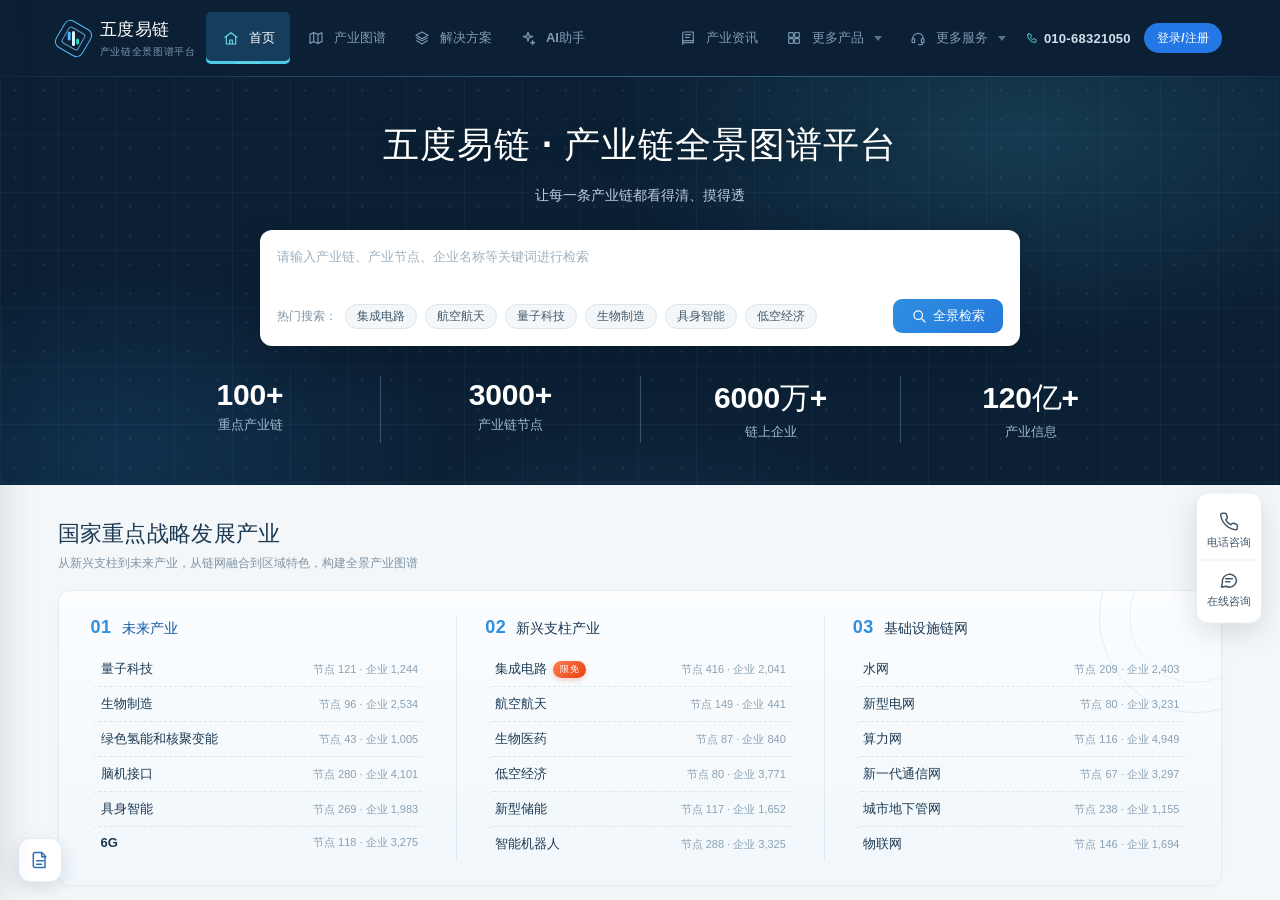
==== index.html @ b6dd6e7a "初始化产业链可视化与产业上链 Agent 静态前端原型" ====
<!doctype html>
<html lang="zh-CN">
  <head>
    <meta charset="UTF-8" />
    <meta name="viewport" content="width=device-width, initial-scale=1.0" />
    <meta name="theme-color" content="#102a43" />
    <meta name="robots" content="noindex, nofollow, noarchive, nosnippet" />
    <link rel="icon" href="data:image/svg+xml,%3Csvg xmlns='http://www.w3.org/2000/svg' viewBox='0 0 32 32'%3E%3Crect width='32' height='32' rx='7' fill='%23102a43'/%3E%3Cpath d='M8 16 16 7l8 9-8 9-8-9Z' fill='none' stroke='%2353b9ff' stroke-width='2'/%3E%3Cpath d='M16 11v10' stroke='%2326d5c3' stroke-width='2'/%3E%3C/svg%3E" />
    <title>五度易链 | 产业上链 Agent</title>
    <link rel="stylesheet" href="styles.css?v=202611181115" />
    <link rel="stylesheet" href="company-detail.css?v=202610271141" />
    <link rel="stylesheet" href="auth.css?v=202611161640" />
    <link rel="stylesheet" href="prd-drawer.css?v=202611121022" />
  </head>
  <body>
    <svg class="icon-sprite" aria-hidden="true" focusable="false">
      <symbol id="icon-home" viewBox="0 0 24 24"><path d="m3 11 9-7 9 7"/><path d="M5 9.5V21h14V9.5"/><path d="M10 21v-6h4v6"/></symbol>
      <symbol id="icon-map" viewBox="0 0 24 24"><path d="M3 6.5 8.5 4 15 6.5 21 4v13.5L15 20l-6.5-2.5L3 20V6.5Z"/><path d="M8.5 4v13.5M15 6.5V20"/></symbol>
      <symbol id="icon-chart" viewBox="0 0 24 24"><path d="M4 19V5M4 19h17"/><path d="m7 15 4-4 3 2 5-6"/><circle cx="7" cy="15" r="1"/><circle cx="11" cy="11" r="1"/><circle cx="14" cy="13" r="1"/><circle cx="19" cy="7" r="1"/></symbol>
      <symbol id="icon-spark" viewBox="0 0 24 24"><path d="m12 3 1.5 5.5L19 10l-5.5 1.5L12 17l-1.5-5.5L5 10l5.5-1.5L12 3ZM19 16l.7 2.3L22 19l-2.3.7L19 22l-.7-2.3L16 19l2.3-.7L19 16Z"/></symbol>
      <symbol id="icon-book" viewBox="0 0 24 24"><path d="M4 5.5A2.5 2.5 0 0 1 6.5 3H20v16H6.5A2.5 2.5 0 0 0 4 21.5v-16Z"/><path d="M4 18.5A2.5 2.5 0 0 1 6.5 16H20M8 7h8M8 11h6"/></symbol>
      <symbol id="icon-search" viewBox="0 0 24 24"><circle cx="10.8" cy="10.8" r="6.4"/><path d="m16 16 5 5"/></symbol>
      <symbol id="icon-filter" viewBox="0 0 24 24"><path d="M4 6h16M7 12h10M10 18h4"/></symbol>
      <symbol id="icon-sliders" viewBox="0 0 24 24"><path d="M4 6h6M14 6h6M4 12h2M10 12h10M4 18h10M18 18h2"/><circle cx="12" cy="6" r="2"/><circle cx="8" cy="12" r="2"/><circle cx="16" cy="18" r="2"/></symbol>
      <symbol id="icon-refresh" viewBox="0 0 24 24"><path d="M20 11a8 8 0 1 0 1 5"/><path d="M20 5v6h-6"/></symbol>
      <symbol id="icon-maximize" viewBox="0 0 24 24"><path d="M8 3H3v5M16 3h5v5M21 16v5h-5M3 16v5h5"/></symbol>
      <symbol id="icon-chevron-down" viewBox="0 0 24 24"><path d="m5 9 7 7 7-7"/></symbol>
      <symbol id="icon-chevron-right" viewBox="0 0 24 24"><path d="m9 5 7 7-7 7"/></symbol>
      <symbol id="icon-arrow-right" viewBox="0 0 24 24"><path d="M4 12h15M14 6l6 6-6 6"/></symbol>
      <symbol id="icon-arrow-left" viewBox="0 0 24 24"><path d="M20 12H5M10 6l-6 6 6 6"/></symbol>
      <symbol id="icon-x" viewBox="0 0 24 24"><path d="m6 6 12 12M18 6 6 18"/></symbol>
      <symbol id="icon-check" viewBox="0 0 24 24"><path d="m5 12 4 4L19 7"/></symbol>
      <symbol id="icon-building" viewBox="0 0 24 24"><path d="M4 21V5a2 2 0 0 1 2-2h8a2 2 0 0 1 2 2v16M2 21h20M8 7h4M8 11h4M8 15h4M18 9h2v12"/></symbol>
      <symbol id="icon-link" viewBox="0 0 24 24"><path d="M10 13a5 5 0 0 0 7.1.1l2-2a5 5 0 0 0-7.1-7.1l-1.1 1.1"/><path d="M14 11a5 5 0 0 0-7.1-.1l-2 2a5 5 0 0 0 7.1 7.1l1.1-1.1"/></symbol>
      <symbol id="icon-send" viewBox="0 0 24 24"><path d="m4 4 17 8-17 8 3-8-3-8Z"/><path d="M7 12h14"/></symbol>
      <symbol id="icon-plus" viewBox="0 0 24 24"><path d="M12 5v14M5 12h14"/></symbol>
      <symbol id="icon-copy" viewBox="0 0 24 24"><rect x="8" y="8" width="12" height="12" rx="2"/><path d="M16 8V6a2 2 0 0 0-2-2H6a2 2 0 0 0-2 2v8a2 2 0 0 0 2 2h2"/></symbol>
      <symbol id="icon-download" viewBox="0 0 24 24"><path d="M12 3v12M7 11l5 5 5-5M5 21h14"/></symbol>
      <symbol id="icon-info" viewBox="0 0 24 24"><circle cx="12" cy="12" r="9"/><path d="M12 11v5M12 8h.01"/></symbol>
      <symbol id="icon-database" viewBox="0 0 24 24"><ellipse cx="12" cy="5" rx="8" ry="3"/><path d="M4 5v7c0 1.7 3.6 3 8 3s8-1.3 8-3V5M4 12v7c0 1.7 3.6 3 8 3s8-1.3 8-3v-7"/></symbol>
      <symbol id="icon-layers" viewBox="0 0 24 24"><path d="m12 3 9 5-9 5-9-5 9-5Z"/><path d="m4 12 8 4 8-4M4 16l8 5 8-5"/></symbol>
      <symbol id="icon-clock" viewBox="0 0 24 24"><circle cx="12" cy="12" r="9"/><path d="M12 7v5l3 2"/></symbol>
      <symbol id="icon-file" viewBox="0 0 24 24"><path d="M6 3h8l4 4v14H6a2 2 0 0 1-2-2V5a2 2 0 0 1 2-2Z"/><path d="M14 3v5h5M8 13h8M8 17h6"/></symbol>
      <symbol id="icon-phone" viewBox="0 0 24 24"><path d="M5 4h4l2 5-2.5 1.5a11 11 0 0 0 5 5L15 13l5 2v4a2 2 0 0 1-2 2A16 16 0 0 1 3 6a2 2 0 0 1 2-2Z"/></symbol>
      <symbol id="icon-grid" viewBox="0 0 24 24"><rect x="4" y="4" width="7" height="7" rx="1"/><rect x="13" y="4" width="7" height="7" rx="1"/><rect x="4" y="13" width="7" height="7" rx="1"/><rect x="13" y="13" width="7" height="7" rx="1"/></symbol>
      <symbol id="icon-service" viewBox="0 0 24 24"><path d="M4 13a8 8 0 0 1 16 0"/><rect x="3" y="13" width="4" height="6" rx="1.5"/><rect x="17" y="13" width="4" height="6" rx="1.5"/><path d="M19 19v1a2 2 0 0 1-2 2h-4"/></symbol>
    </svg>

    <div class="app-shell">
      <header class="top-navigation" aria-label="主导航">
        <div class="top-navigation-inner">
        <div class="brand-lockup">
          <div class="brand-mark" aria-hidden="true"><span></span><span></span><span></span></div>
          <div><strong>五度易链</strong><small>产业链全景图谱平台</small></div>
        </div>
        <nav class="primary-nav" aria-label="功能板块">
          <button class="primary-nav-item active" type="button" data-view="home"><span class="nav-icon"><svg class="ui-icon"><use href="#icon-home"></use></svg></span><span><b>首页</b></span><i class="nav-current"></i></button>
          <button class="primary-nav-item" type="button" data-view="graph"><span class="nav-icon"><svg class="ui-icon"><use href="#icon-map"></use></svg></span><span><b>产业图谱</b></span><i class="nav-current"></i></button>
          <button class="primary-nav-item" type="button" data-view="solution"><span class="nav-icon"><svg class="ui-icon"><use href="#icon-layers"></use></svg></span><span><b>解决方案</b></span><i class="nav-current"></i></button>
          <button class="primary-nav-item" type="button" data-view="ai"><span class="nav-icon"><svg class="ui-icon"><use href="#icon-spark"></use></svg></span><span><b>AI助手</b></span><i class="nav-current"></i></button>
        </nav>
        <nav class="primary-nav primary-nav-secondary" aria-label="更多入口">
          <a class="primary-nav-item" href="https://info.datadowell.com/" target="_blank" rel="noopener"><span class="nav-icon"><svg class="ui-icon"><use href="#icon-book"></use></svg></span><span><b>产业资讯</b></span></a>
          <div class="nav-dropdown">
            <button class="primary-nav-item nav-dropdown-toggle" type="button" aria-haspopup="true"><span class="nav-icon"><svg class="ui-icon"><use href="#icon-grid"></use></svg></span><span><b>更多产品</b></span><em class="nav-caret" aria-hidden="true"></em></button>
            <div class="nav-dropdown-menu">
              <a href="https://investment.datadowell.com/login" target="_blank" rel="noopener">数智招商平台</a>
              <a href="https://api.datadowell.com/index" target="_blank" rel="noopener">企业信息API平台</a>
              <a href="https://ai.datadowell.com/" target="_blank" rel="noopener">AI智能报告生成平台</a>
            </div>
          </div>
          <div class="nav-dropdown">
            <button class="primary-nav-item nav-dropdown-toggle" type="button" aria-haspopup="true"><span class="nav-icon"><svg class="ui-icon"><use href="#icon-service"></use></svg></span><span><b>更多服务</b></span><em class="nav-caret" aria-hidden="true"></em></button>
            <div class="nav-dropdown-menu">
              <a href="https://www.datadowell.com/data" target="_blank" rel="noopener">产业数据库服务</a>
              <a href="https://www.datadowell.com/qiyeshuju" target="_blank" rel="noopener">企业数据库服务</a>
              <a href="https://www.datadowell.com/chanyelian" target="_blank" rel="noopener">产业链上链服务</a>
              <a href="https://www.datadowell.com/shujuzhili" target="_blank" rel="noopener">大数据治理服务</a>
              <a href="https://affim.baidu.com/unique_64623122/chat?siteId=23037126&userId=64623122&siteToken=05cfe878b2e0ceed3e913161a3c4cdea&cp&cr&cw=www.datadowell.com" target="_blank" rel="noopener">产业应用平台建设</a>
            </div>
          </div>
        </nav>
        <div class="top-navigation-actions"><a class="topbar-phone" href="tel:010-68321050"><svg class="ui-icon tiny"><use href="#icon-phone"></use></svg>010-68321050</a><button class="avatar-button login-pill" type="button" aria-label="点击登录/注册">登录/注册</button></div>
        </div>
      </header>

      <main class="main-content">
        <div class="page-wrap">
          <section class="view-panel active home-view" id="homeView" data-panel="home">
            <section class="home-hero">
              <div class="home-hero-copy">
                <h1>五度易链 · 产业链全景图谱平台</h1>
                <p>让每一条产业链都看得清、摸得透</p>
              </div>
              <div class="home-hero-query">
                <div class="home-query-box">
                  <textarea id="homeQueryInput" rows="2" placeholder="请输入产业链、产业节点、企业名称等关键词进行检索" aria-label="产业图谱检索"></textarea>
                  <div class="home-query-actions">
                    <span class="home-hot-search"><span class="home-hot-label">热门搜索：</span><button type="button" class="home-hot-chip" data-hot-query="集成电路">集成电路</button><button type="button" class="home-hot-chip" data-hot-query="航空航天">航空航天</button><button type="button" class="home-hot-chip" data-hot-query="量子科技">量子科技</button><button type="button" class="home-hot-chip" data-hot-query="生物制造">生物制造</button><button type="button" class="home-hot-chip" data-hot-query="具身智能">具身智能</button><button type="button" class="home-hot-chip" data-hot-query="低空经济">低空经济</button></span>
                    <button class="home-query-send home-query-send-text" id="homeQuerySend" type="button" aria-label="全景检索" title="全景检索"><svg class="ui-icon mini"><use href="#icon-search"></use></svg>全景检索</button>
                  </div>
                </div>
              </div>
              <div class="home-hero-panel" aria-hidden="true">
                <div class="home-hero-stat"><div><strong>100+</strong><span>重点产业链</span></div></div>
                <div class="home-hero-stat"><div><strong>3000+</strong><span>产业链节点</span></div></div>
                <div class="home-hero-stat"><div><strong>6000万+</strong><span>链上企业</span></div></div>
                <div class="home-hero-stat"><div><strong>120亿+</strong><span>产业信息</span></div></div>
              </div>
            </section>

<section class="home-section home-systems">
              <div class="home-section-head"><h2>国家重点战略发展产业</h2><p>从新兴支柱到未来产业，从链网融合到区域特色，构建全景产业图谱</p></div>
              <div class="home-system-grid">
                <div class="home-system-column is-featured"><h3>未来产业</h3><div class="home-industry-list" data-system="六大未来产业"></div></div>
                <div class="home-system-column"><h3>新兴支柱产业</h3><div class="home-industry-list" data-system="六大新兴支柱产业"></div></div>
                <div class="home-system-column"><h3>基础设施链网</h3><div class="home-industry-list" data-system="六张网"></div></div>
              </div>
              <div class="home-more-actions"><button class="button secondary" type="button" data-goto="graph">查看更多产业<svg class="ui-icon mini"><use href="#icon-arrow-right"></use></svg></button></div>
            </section>

            <section class="home-section">
              <div class="home-section-head"><h2>核心能力</h2><p>洞察产业全景 · 摸清产业脉络 · 全业务场景决策支撑</p></div>
<div class="home-cap-strip" id="homeCapabilityList">
                <article class="home-cap-col is-active"><span class="home-cap-vtitle">产业摸底</span><div class="home-cap-col-main"><h3>产业摸底</h3><p>依托全景图谱，逐链条、逐环节梳理区域企业分布、项目布局与要素配置，形成可视化的产业底账；并与全国同链地区横向比对，客观呈现本地产业的长板与短板，为各项决策提供统一的数据基准。</p></div><span class="home-cap-fig" aria-hidden="true"><svg viewBox="0 0 24 24"><circle cx="11" cy="11" r="7"/><path d="M16.5 16.5 21 21"/></svg></span><span class="home-cap-art" aria-hidden="true"><svg viewBox="0 0 200 210" xmlns="http://www.w3.org/2000/svg"><defs><linearGradient id="capArt1a" x1="0" y1="0" x2="1" y2="1"><stop offset="0" stop-color="#f4fafd"/><stop offset="1" stop-color="#d8ecfb"/></linearGradient><linearGradient id="capArt1b" x1="0" y1="0" x2="0" y2="1"><stop offset="0" stop-color="#e8f4fd"/><stop offset="1" stop-color="#c4e0f6"/></linearGradient></defs><circle cx="100" cy="104" r="86" fill="#edf6fd"/><ellipse cx="100" cy="184" rx="62" ry="9" fill="#d9eaf8"/><g transform="rotate(-6 96 118)"><rect x="46" y="80" width="84" height="98" rx="10" fill="#ffffff" opacity=".85"/><rect x="56" y="68" width="84" height="98" rx="10" fill="url(#capArt1b)"/><rect x="70" y="84" width="40" height="7" rx="3.5" fill="#ffffff" opacity=".95"/><rect x="70" y="100" width="56" height="6" rx="3" fill="#ffffff" opacity=".7"/><rect x="70" y="114" width="48" height="6" rx="3" fill="#ffffff" opacity=".7"/><path d="M70 146l14-16 12 9 16-19 14 26z" fill="#ffffff" opacity=".85"/></g><circle cx="130" cy="98" r="26" fill="#ffffff" opacity=".5" stroke="#8fc3ec" stroke-width="9"/><path d="M148 118l22 24" stroke="#8fc3ec" stroke-width="11" stroke-linecap="round"/><path d="M121 90a11 11 0 0 1 9-7" stroke="#ffffff" stroke-width="4" stroke-linecap="round" fill="none"/><path d="M34 46v12M28 52h12" stroke="#bcdcf5" stroke-width="3" stroke-linecap="round"/><circle cx="172" cy="52" r="4" fill="#bcdcf5"/><circle cx="40" cy="150" r="3.5" fill="#cfe4f6"/></svg></span></article>
                <article class="home-cap-col"><span class="home-cap-vtitle">产业规划</span><div class="home-cap-col-main"><h3>产业规划</h3><p>结合区域资源禀赋与载体空间，依据图谱识别主导产业和潜力赛道，明确强链、补链、延链的重点环节与实施路径；把规划目标落到具体链条与空间单元，提升规划编制的科学性和可执行性。</p></div><span class="home-cap-fig" aria-hidden="true"><svg viewBox="0 0 24 24"><circle cx="12" cy="12" r="9"/><path d="M15.5 8.5l-2 5-5 2 2-5z"/></svg></span><span class="home-cap-art" aria-hidden="true"><svg viewBox="0 0 200 210" xmlns="http://www.w3.org/2000/svg"><defs><linearGradient id="capArt2a" x1="0" y1="0" x2="0" y2="1"><stop offset="0" stop-color="#f4fafd"/><stop offset="1" stop-color="#d3e9fa"/></linearGradient><linearGradient id="capArt2b" x1="0" y1="0" x2="0" y2="1"><stop offset="0" stop-color="#e0f0fc"/><stop offset="1" stop-color="#bcdcf5"/></linearGradient></defs><circle cx="100" cy="106" r="86" fill="#edf6fd"/><ellipse cx="100" cy="186" rx="64" ry="9" fill="#d9eaf8"/><polygon points="32,88 76,70 76,142 32,160" fill="url(#capArt2a)"/><polygon points="76,70 124,88 124,160 76,142" fill="url(#capArt2b)"/><polygon points="124,88 168,70 168,142 124,160" fill="url(#capArt2a)"/><path d="M32 88l44-18 48 18 44-18v72l-44 18-48-18-44 18z" fill="none" stroke="#ffffff" stroke-width="4" stroke-linejoin="round"/><path d="M48 138c22-26 44-8 62-32" fill="none" stroke="#5fa8e8" stroke-width="3.5" stroke-linecap="round" stroke-dasharray="7 7"/><circle cx="48" cy="138" r="6" fill="#ffffff" stroke="#8fc3ec" stroke-width="3"/><path d="M110 106V62" stroke="#5fa8e8" stroke-width="4" stroke-linecap="round"/><path d="M110 62h24l-7 8 7 8h-24z" fill="#8fc3ec"/><circle cx="110" cy="106" r="11" fill="#5fa8e8"/><circle cx="110" cy="106" r="4.5" fill="#ffffff"/><path d="M172 44v11M166.5 49.5h11" stroke="#bcdcf5" stroke-width="3" stroke-linecap="round"/><circle cx="30" cy="56" r="4" fill="#bcdcf5"/><circle cx="176" cy="170" r="3.5" fill="#cfe4f6"/></svg></span></article>
                <article class="home-cap-col"><span class="home-cap-vtitle">政策辅助</span><div class="home-cap-col-main"><h3>政策辅助</h3><p>跟踪政策投向与产业链匹配情况，对政策覆盖的产业环节、受益主体和实施成效进行量化评估，为产业扶持政策的制定、调整和绩效评估提供有力依据，推动政策的精准匹配和精准触达。</p></div><span class="home-cap-fig" aria-hidden="true"><svg viewBox="0 0 24 24"><path d="M7 3h8l4 4v14H7z"/><path d="M15 3v4h4"/><path d="M10.5 12.5h5M10.5 16h5"/></svg></span><span class="home-cap-art" aria-hidden="true"><svg viewBox="0 0 200 210" xmlns="http://www.w3.org/2000/svg"><defs><linearGradient id="capArt3a" x1="0" y1="0" x2="1" y2="1"><stop offset="0" stop-color="#f4fafd"/><stop offset="1" stop-color="#d8ecfb"/></linearGradient><linearGradient id="capArt3b" x1="0" y1="0" x2="0" y2="1"><stop offset="0" stop-color="#e8f4fd"/><stop offset="1" stop-color="#c4e0f6"/></linearGradient></defs><circle cx="100" cy="104" r="86" fill="#edf6fd"/><ellipse cx="100" cy="184" rx="62" ry="9" fill="#d9eaf8"/><rect x="54" y="38" width="86" height="116" rx="10" fill="url(#capArt3a)"/><path d="M116 38h18a6 6 0 0 1 6 6v18z" fill="#bcdcf5"/><rect x="68" y="60" width="42" height="7" rx="3.5" fill="#ffffff"/><rect x="68" y="78" width="58" height="6" rx="3" fill="#ffffff" opacity=".8"/><rect x="68" y="92" width="50" height="6" rx="3" fill="#ffffff" opacity=".8"/><rect x="68" y="106" width="56" height="6" rx="3" fill="#ffffff" opacity=".55"/><path d="M132 156l-12 30 14-8 9 13 7-31z" fill="#8fc3ec"/><path d="M112 154l-6 32 12-10 10 10-4-30z" fill="#5fa8e8"/><circle cx="124" cy="146" r="23" fill="#5fa8e8"/><circle cx="124" cy="146" r="15" fill="#ffffff" opacity=".92"/><path d="M124 137l2.7 5.6 6.3.8-4.6 4.3 1.2 6.1-5.6-3-5.6 3 1.2-6.1-4.6-4.3 6.3-.8z" fill="#5fa8e8"/><path d="M34 60v12M28 66h12" stroke="#bcdcf5" stroke-width="3" stroke-linecap="round"/><circle cx="168" cy="70" r="4" fill="#bcdcf5"/><circle cx="44" cy="150" r="3.5" fill="#cfe4f6"/></svg></span></article>
                <article class="home-cap-col"><span class="home-cap-vtitle">精准招商</span><div class="home-cap-col-main"><h3>精准招商</h3><p>识别产业链薄弱、缺失环节，基于产业态势，结合区域配套条件、企业画像及投资风向筛选目标企业，构建按链招商、按图选企的精准招商机制，从而实现产业链补链强链，打造优质产业集群。</p></div><span class="home-cap-fig" aria-hidden="true"><svg viewBox="0 0 24 24"><circle cx="12" cy="12" r="7.5"/><circle cx="12" cy="12" r="3.5"/><path d="M12 1.5v3M12 19.5v3M1.5 12h3M19.5 12h3"/></svg></span><span class="home-cap-art" aria-hidden="true"><svg viewBox="0 0 200 210" xmlns="http://www.w3.org/2000/svg"><defs><linearGradient id="capArt4a" x1="0" y1="0" x2="0" y2="1"><stop offset="0" stop-color="#e8f4fd"/><stop offset="1" stop-color="#c4e0f6"/></linearGradient></defs><circle cx="100" cy="106" r="86" fill="#edf6fd"/><ellipse cx="100" cy="186" rx="62" ry="9" fill="#d9eaf8"/><circle cx="96" cy="112" r="60" fill="#e3f1fc"/><circle cx="96" cy="112" r="43" fill="url(#capArt4a)"/><circle cx="96" cy="112" r="26" fill="#ffffff"/><circle cx="96" cy="112" r="12" fill="#5fa8e8"/><path d="M182 26l-76 74" stroke="#8fc3ec" stroke-width="7" stroke-linecap="round"/><path d="M178 22l-24 4 12 12z" fill="#ffffff" stroke="#8fc3ec" stroke-width="3" stroke-linejoin="round"/><path d="M106 102l12 12-17-3z" fill="#5fa8e8"/><path d="M40 52v12M34 58h12" stroke="#bcdcf5" stroke-width="3" stroke-linecap="round"/><circle cx="168" cy="150" r="4" fill="#bcdcf5"/><circle cx="36" cy="146" r="3.5" fill="#cfe4f6"/><circle cx="160" cy="60" r="3.5" fill="#cfe4f6"/></svg></span></article>
                <article class="home-cap-col"><span class="home-cap-vtitle">企业培育</span><div class="home-cap-col-main"><h3>企业培育</h3><p>依据企业在链位置、配套能力和成长性指标，分层识别链主企业、专精特新企业和高成长企业，建立后备培育库；跟踪企业在链能级变化，动态调整培育资源配置，推动企业沿链成长、向高附加值环节攀升。</p></div><span class="home-cap-fig" aria-hidden="true"><svg viewBox="0 0 24 24"><path d="M12 21v-8"/><path d="M12 13C12 9 9 7 5 7c0 4 3 6 7 6z"/><path d="M12 11c0-3.5 2.5-5.5 6-5.5 0 3.5-2.5 5.5-6 5.5z"/></svg></span><span class="home-cap-art" aria-hidden="true"><svg viewBox="0 0 200 210" xmlns="http://www.w3.org/2000/svg"><defs><linearGradient id="capArt5a" x1="0" y1="0" x2="1" y2="1"><stop offset="0" stop-color="#f4fafd"/><stop offset="1" stop-color="#d8ecfb"/></linearGradient><linearGradient id="capArt5b" x1="0" y1="0" x2="0" y2="1"><stop offset="0" stop-color="#e0f0fc"/><stop offset="1" stop-color="#b3d7f0"/></linearGradient></defs><circle cx="100" cy="104" r="86" fill="#edf6fd"/><ellipse cx="100" cy="190" rx="56" ry="8" fill="#d9eaf8"/><circle cx="152" cy="46" r="15" fill="#dceffb"/><path d="M100 132V94" stroke="#5fa8e8" stroke-width="5" stroke-linecap="round"/><path d="M100 106C90 82 70 76 54 82c4 20 24 30 46 24z" fill="url(#capArt5a)"/><path d="M100 92c10-24 30-30 46-24-4 20-24 30-46 24z" fill="url(#capArt5b)"/><path d="M70 140h60l-7 42a8 8 0 0 1-8 7h-30a8 8 0 0 1-8-7z" fill="url(#capArt5b)"/><rect x="64" y="130" width="72" height="15" rx="7.5" fill="#8fc3ec"/><path d="M60 66v11M54.5 71.5h11" stroke="#bcdcf5" stroke-width="3" stroke-linecap="round"/><circle cx="166" cy="96" r="4" fill="#bcdcf5"/><circle cx="40" cy="120" r="3.5" fill="#cfe4f6"/><circle cx="160" cy="146" r="3.5" fill="#cfe4f6"/></svg></span></article>
                <article class="home-cap-col"><span class="home-cap-vtitle">投资研判</span><div class="home-cap-col-main"><h3>投资研判</h3><p>判断赛道景气度及标的位置与上下游格局，对标的企业所处环节、竞争强度及企业能力进行量化分析及对比，判断项目价值，为投资标的筛选、估值对标和风险排查提供有力依据。</p></div><span class="home-cap-fig" aria-hidden="true"><svg viewBox="0 0 24 24"><path d="M3 17l6-6 4 4 8-8"/><path d="M15 7h6v6"/></svg></span><span class="home-cap-art" aria-hidden="true"><svg viewBox="0 0 200 210" xmlns="http://www.w3.org/2000/svg"><defs><linearGradient id="capArt6a" x1="0" y1="0" x2="0" y2="1"><stop offset="0" stop-color="#f4fafd"/><stop offset="1" stop-color="#d8ecfb"/></linearGradient><linearGradient id="capArt6b" x1="0" y1="0" x2="0" y2="1"><stop offset="0" stop-color="#e0f0fc"/><stop offset="1" stop-color="#b3d7f0"/></linearGradient></defs><circle cx="100" cy="104" r="86" fill="#edf6fd"/><ellipse cx="100" cy="186" rx="62" ry="9" fill="#d9eaf8"/><rect x="40" y="50" width="120" height="122" rx="14" fill="url(#capArt6a)"/><path d="M56 158V66M56 158h88" stroke="#cfe4f6" stroke-width="3" stroke-linecap="round"/><rect x="66" y="120" width="16" height="38" rx="5" fill="#bcdcf5"/><rect x="92" y="102" width="16" height="56" rx="5" fill="#9cc9ec"/><rect x="118" y="78" width="16" height="80" rx="5" fill="#5fa8e8"/><path d="M62 116L90 94l22 10 30-38" fill="none" stroke="#8fc3ec" stroke-width="4" stroke-linecap="round" stroke-linejoin="round"/><path d="M150 58l-16 4 9 11z" fill="#8fc3ec"/><circle cx="156" cy="122" r="14" fill="#ffd98e"/><circle cx="156" cy="122" r="9" fill="none" stroke="#f0b95c" stroke-width="2.5"/><path d="M156 117v10M152.5 120.5h7M152.5 124h7" stroke="#f0b95c" stroke-width="2" stroke-linecap="round"/><path d="M32 92v12M26 98h12" stroke="#bcdcf5" stroke-width="3" stroke-linecap="round"/><circle cx="172" cy="80" r="4" fill="#bcdcf5"/><circle cx="44" cy="44" r="3.5" fill="#cfe4f6"/></svg></span></article>
                <article class="home-cap-col"><span class="home-cap-vtitle">供应链研判</span><div class="home-cap-col-main"><h3>供应链研判</h3><p>跟踪重点产业关键环节与供应商分布情况，梳理产业关键物料与核心供应商关系，对上下游依赖、地域集中和替代能力进行量化评估，为供应链风险预警、备份布局和应急调度提供有力依据。</p></div><span class="home-cap-fig" aria-hidden="true"><svg viewBox="0 0 24 24"><path d="M10 14a4 4 0 0 0 6 0l3-3a4 4 0 1 0-6-6l-1.5 1.5"/><path d="M14 10a4 4 0 0 0-6 0l-3 3a4 4 0 1 0 6 6l1.5-1.5"/></svg></span><span class="home-cap-art" aria-hidden="true"><svg viewBox="0 0 200 210" xmlns="http://www.w3.org/2000/svg"><defs><linearGradient id="capArt7a" x1="0" y1="0" x2="1" y2="1"><stop offset="0" stop-color="#e8f4fd"/><stop offset="1" stop-color="#c4e0f6"/></linearGradient></defs><circle cx="100" cy="104" r="86" fill="#edf6fd"/><ellipse cx="100" cy="184" rx="62" ry="9" fill="#d9eaf8"/><g transform="rotate(-32 100 106)"><rect x="46" y="84" width="64" height="46" rx="23" fill="none" stroke="#9cc9ec" stroke-width="13"/><rect x="90" y="84" width="64" height="46" rx="23" fill="none" stroke="#5fa8e8" stroke-width="13"/></g><circle cx="42" cy="66" r="6" fill="url(#capArt7a)"/><circle cx="164" cy="62" r="6" fill="url(#capArt7a)"/><circle cx="168" cy="148" r="6" fill="url(#capArt7a)"/><circle cx="34" cy="146" r="6" fill="url(#capArt7a)"/><path d="M47 69l22 24M159 66l-26 34M164 143l-30-14M38 141l24-20" stroke="#bcdcf5" stroke-width="2.5" stroke-dasharray="4 6" stroke-linecap="round"/><path d="M36 96v11M30.5 101.5h11" stroke="#bcdcf5" stroke-width="3" stroke-linecap="round"/><circle cx="170" cy="100" r="4" fill="#cfe4f6"/></svg></span></article>
                <article class="home-cap-col"><span class="home-cap-vtitle">产教融合</span><div class="home-cap-col-main"><h3>产教融合</h3><p>对照各产业链条产业环节发展态势，梳理岗位需求与院校专业设置，识别人力供给缺口和专业建设方向；连接院校、科研机构与链上企业，推动专业共建、实训基地建设和科技成果转化。</p></div><span class="home-cap-fig" aria-hidden="true"><svg viewBox="0 0 24 24"><path d="M2 9l10-5 10 5-10 5z"/><path d="M6 11.5V16c0 1.6 2.7 3 6 3s6-1.4 6-3v-4.5"/><path d="M22 9v6"/></svg></span><span class="home-cap-art" aria-hidden="true"><svg viewBox="0 0 200 210" xmlns="http://www.w3.org/2000/svg"><defs><linearGradient id="capArt8a" x1="0" y1="0" x2="0" y2="1"><stop offset="0" stop-color="#e8f4fd"/><stop offset="1" stop-color="#c4e0f6"/></linearGradient><linearGradient id="capArt8b" x1="0" y1="0" x2="1" y2="1"><stop offset="0" stop-color="#f4fafd"/><stop offset="1" stop-color="#d8ecfb"/></linearGradient></defs><circle cx="100" cy="104" r="86" fill="#edf6fd"/><ellipse cx="100" cy="184" rx="60" ry="9" fill="#d9eaf8"/><g transform="rotate(18 152 148)"><circle cx="152" cy="148" r="17" fill="#dceffb"/><circle cx="152" cy="148" r="8" fill="#edf6fd"/><g stroke="#dceffb" stroke-width="6" stroke-linecap="round"><path d="M152 124v6M152 166v6M128 148h6M170 148h6M135 131l4 4M165 161l4 4M169 131l-4 4M139 161l-4 4"/></g></g><path d="M74 82v24c0 11 12 17 26 17s26-6 26-17V82z" fill="#8fc3ec"/><polygon points="100,42 160,68 100,94 40,68" fill="url(#capArt8a)"/><polygon points="100,42 160,68 100,94 40,68" fill="none" stroke="#ffffff" stroke-width="3" stroke-linejoin="round"/><circle cx="100" cy="68" r="5" fill="#ffffff"/><path d="M160 68v30" stroke="#5fa8e8" stroke-width="4" stroke-linecap="round"/><circle cx="160" cy="104" r="6" fill="#5fa8e8"/><path d="M46 128v11M40.5 133.5h11" stroke="#bcdcf5" stroke-width="3" stroke-linecap="round"/><circle cx="42" cy="60" r="4" fill="#bcdcf5"/><circle cx="168" cy="40" r="3.5" fill="#cfe4f6"/></svg></span></article>
              </div>
            </section>

            <section class="home-section">
              <div class="home-section-head"><h2>面向客户</h2><p>一图多用 · 全场景贯通 · 服务不同产业决策者</p></div>
              <div class="home-audience-grid">
                <div class="home-audience a-blue"><span class="aud-ico"><svg class="ui-icon"><use href="#icon-building"></use></svg></span><h3>政府产业主管部门</h3></div>
                <div class="home-audience a-teal"><span class="aud-ico"><svg class="ui-icon"><use href="#icon-grid"></use></svg></span><h3>产业园区与招商机构</h3></div>
                <div class="home-audience a-amber"><span class="aud-ico"><svg class="ui-icon"><use href="#icon-chart"></use></svg></span><h3>投资与金融机构</h3></div>
                <div class="home-audience a-blue"><span class="aud-ico"><svg class="ui-icon"><use href="#icon-search"></use></svg></span><h3>产业研究与咨询机构</h3></div>
                <div class="home-audience a-teal"><span class="aud-ico"><svg class="ui-icon"><use href="#icon-layers"></use></svg></span><h3>行业协会与商会组织</h3></div>
                <div class="home-audience a-amber"><span class="aud-ico"><svg class="ui-icon"><use href="#icon-sliders"></use></svg></span><h3>链主企业与制造企业</h3></div>
                <div class="home-audience a-blue"><span class="aud-ico"><svg class="ui-icon"><use href="#icon-book"></use></svg></span><h3>高校院所与科研机构</h3></div>
                <div class="home-audience a-teal"><span class="aud-ico"><svg class="ui-icon"><use href="#icon-database"></use></svg></span><h3>产业数字化服务商</h3></div>
              </div>
            </section>

            <section class="home-section">
              <div class="home-section-head"><h2>为什么选择“五度易链”？</h2><p>“五大标尺”衡量把关每一张产业链图谱</p></div>
              <div class="home-scale-grid">
                <div class="home-scale is-blue"><span class="home-scale-fig" aria-hidden="true"><svg viewBox="0 0 140 100" xmlns="http://www.w3.org/2000/svg"><circle cx="70" cy="50" r="42" fill="#edf6fd"/><ellipse cx="70" cy="88" rx="34" ry="5" fill="#d9eaf8"/><g stroke="#bcdcf5" stroke-width="2" fill="none"><path d="M64 44L42 36M76 44l22-8M62 50H34M78 50h32M66 54l-12 18M74 54l12 18"/></g><g fill="#8fc3ec"><circle cx="38" cy="34" r="4.5"/><circle cx="102" cy="34" r="4.5"/><circle cx="30" cy="60" r="4.5"/><circle cx="110" cy="60" r="4.5"/><circle cx="52" cy="74" r="4.5"/><circle cx="88" cy="74" r="4.5"/></g><circle cx="70" cy="48" r="8" fill="#5fa8e8"/><g stroke="#5fa8e8" stroke-width="2.5" fill="none" stroke-linecap="round"><path d="M118 22l10-10M120 12h8M128 12v8"/></g><circle cx="22" cy="24" r="3" fill="#bcdcf5"/></svg></span><div class="home-scale-head"><em class="scale-tag">广度</em><h3>全产业覆盖</h3></div><p>覆盖100+细分产业链、3000+环节节点，从支柱产业到未来产业全产业链收录。</p></div>
                <div class="home-scale is-teal"><span class="home-scale-fig" aria-hidden="true"><svg viewBox="0 0 140 100" xmlns="http://www.w3.org/2000/svg"><circle cx="70" cy="50" r="42" fill="#edf8f5"/><ellipse cx="70" cy="88" rx="34" ry="5" fill="#d5ede7"/><rect x="34" y="26" width="72" height="14" rx="7" fill="#bfe7df"/><rect x="42" y="46" width="56" height="14" rx="7" fill="#7fd0c4"/><rect x="50" y="66" width="40" height="14" rx="7" fill="#2fa99a"/><path d="M70 18v58" stroke="#2fa99a" stroke-width="2.5" stroke-dasharray="4 5" stroke-linecap="round" fill="none"/><path d="M70 78l-5-8h10z" fill="#2fa99a"/><circle cx="112" cy="28" r="3" fill="#bfe0d8"/><path d="M26 62v9M21.5 66.5h9" stroke="#bfe0d8" stroke-width="2.5" stroke-linecap="round"/></svg></span><div class="home-scale-head"><em class="scale-tag">深度</em><h3>7层级穿透</h3></div><p>产业环节最多下沉穿透7层，直达细分环节、产品与企业，深度穿透产业链。</p></div>
                <div class="home-scale is-amber"><span class="home-scale-fig" aria-hidden="true"><svg viewBox="0 0 140 100" xmlns="http://www.w3.org/2000/svg"><circle cx="70" cy="50" r="42" fill="#fdf8ee"/><ellipse cx="70" cy="88" rx="34" ry="5" fill="#f0e4c8"/><circle cx="70" cy="48" r="26" fill="#faedcf"/><circle cx="70" cy="48" r="17" fill="#ffffff"/><circle cx="70" cy="48" r="17" fill="none" stroke="#f0bd6b" stroke-width="3"/><path d="M63 48l5 5 10-11" stroke="#e09b2d" stroke-width="4.5" fill="none" stroke-linecap="round" stroke-linejoin="round"/><g stroke="#f0bd6b" stroke-width="3" stroke-linecap="round"><path d="M70 16v6M70 74v6M38 48h6M96 48h6"/></g><circle cx="110" cy="24" r="3" fill="#f3ddb5"/><circle cx="28" cy="72" r="3" fill="#f3ddb5"/></svg></span><div class="home-scale-head"><em class="scale-tag">精度</em><h3>企业精准上链</h3></div><p>复刻行研专家逻辑建标建模，将海量企业依据产品、能力、角色精准定位上链。</p></div>
                <div class="home-scale is-blue"><span class="home-scale-fig" aria-hidden="true"><svg viewBox="0 0 140 100" xmlns="http://www.w3.org/2000/svg"><circle cx="70" cy="50" r="42" fill="#edf6fd"/><ellipse cx="70" cy="88" rx="34" ry="5" fill="#d9eaf8"/><path d="M40 50a30 30 0 0 1 52-20" stroke="#8fc3ec" stroke-width="5" fill="none" stroke-linecap="round"/><path d="M100 50a30 30 0 0 1-52 20" stroke="#5fa8e8" stroke-width="5" fill="none" stroke-linecap="round"/><polygon points="86,22 96,30 86,36" fill="#8fc3ec"/><polygon points="54,64 44,70 54,78" fill="#5fa8e8"/><circle cx="70" cy="50" r="13" fill="#ffffff" stroke="#8fc3ec" stroke-width="3"/><path d="M70 44v6l4 3" stroke="#5fa8e8" stroke-width="2.5" fill="none" stroke-linecap="round"/><circle cx="112" cy="70" r="3" fill="#bcdcf5"/><circle cx="26" cy="28" r="3" fill="#bcdcf5"/></svg></span><div class="home-scale-head"><em class="scale-tag">及时性</em><h3>常态化更新</h3></div><p>多源数据常态化采集、核验，图谱随数据同步更新迭代，不留“过期的产业地图”。</p></div>
                <div class="home-scale is-teal"><span class="home-scale-fig" aria-hidden="true"><svg viewBox="0 0 140 100" xmlns="http://www.w3.org/2000/svg"><circle cx="70" cy="50" r="42" fill="#edf8f5"/><ellipse cx="70" cy="88" rx="34" ry="5" fill="#d5ede7"/><g transform="rotate(-6 62 54)"><rect x="38" y="24" width="48" height="60" rx="7" fill="#e0f6f1"/><rect x="48" y="36" width="26" height="5" rx="2.5" fill="#ffffff"/><rect x="48" y="48" width="30" height="4" rx="2" fill="#ffffff" opacity=".8"/><rect x="48" y="58" width="22" height="4" rx="2" fill="#ffffff" opacity=".8"/></g><path d="M96 42l16 6v12c0 10-7 17-16 20-9-3-16-10-16-20V48z" fill="#2fa99a"/><path d="M89 60l5.5 5.5L106 54" stroke="#ffffff" stroke-width="4" fill="none" stroke-linecap="round" stroke-linejoin="round"/><circle cx="24" cy="36" r="3" fill="#bfe0d8"/><path d="M114 66v9M109.5 70.5h9" stroke="#bfe0d8" stroke-width="2.5" stroke-linecap="round"/></svg></span><div class="home-scale-head"><em class="scale-tag">可靠性</em><h3>来源可溯</h3></div><p>每个归类结论带完整证据链，指标可溯源、可审计，经得起数据质量检验。</p></div>
              </div>
            </section>

            <section class="home-section">
              <div class="home-section-head"><h2>更多专业服务</h2><p>从“标准化平台”到“专业定制服务”</p></div>
              <div class="home-service-grid">
                <div class="home-service is-blue"><span class="home-service-fig" aria-hidden="true"><svg viewBox="0 0 150 120" xmlns="http://www.w3.org/2000/svg"><defs><linearGradient id="svc1b" x1="0" y1="0" x2="0" y2="1"><stop offset="0" stop-color="#e8f4fd"/><stop offset="1" stop-color="#c4e0f6"/></linearGradient></defs><circle cx="75" cy="60" r="48" fill="#edf6fd"/><ellipse cx="75" cy="108" rx="40" ry="6" fill="#d9eaf8"/><path d="M45 32v56c0 6.6 13.4 12 30 12s30-5.4 30-12V32" fill="url(#svc1b)"/><ellipse cx="75" cy="32" rx="30" ry="11" fill="#dceffb"/><ellipse cx="75" cy="32" rx="17" ry="5.5" fill="none" stroke="#ffffff" stroke-width="2" opacity=".8"/><path d="M45 52c0 6.6 13.4 12 30 12s30-5.4 30-12" fill="none" stroke="#ffffff" stroke-width="3" opacity=".75"/><path d="M45 70c0 6.6 13.4 12 30 12s30-5.4 30-12" fill="none" stroke="#ffffff" stroke-width="3" opacity=".75"/><circle cx="118" cy="36" r="3.5" fill="#bcdcf5"/><path d="M26 68v10M21 73h10" stroke="#bcdcf5" stroke-width="2.5" stroke-linecap="round"/></svg></span><div class="home-service-txt"><h3>产业数据库服务</h3><p>产业链数据库落库，涵盖产业链谱系库、企业库、产品库、政策库、专利库、投融资库等多源数据资产，支持本地化部署与持续更新，可按客户需求扩展数据维度。</p><a class="home-service-more" href="https://www.datadowell.com/data" target="_blank" rel="noopener">了解详情<svg class="ui-icon tiny"><use href="#icon-arrow-right"></use></svg></a></div></div>
                <div class="home-service is-indigo"><span class="home-service-fig" aria-hidden="true"><svg viewBox="0 0 150 120" xmlns="http://www.w3.org/2000/svg"><defs><linearGradient id="svc3b" x1="0" y1="0" x2="0" y2="1"><stop offset="0" stop-color="#e9ecfd"/><stop offset="1" stop-color="#c5cef9"/></linearGradient></defs><circle cx="75" cy="60" r="48" fill="#eef0fe"/><ellipse cx="75" cy="108" rx="40" ry="6" fill="#dfe3fa"/><g stroke="#aeb9ef" stroke-width="2.5" stroke-linecap="round"><path d="M75 60L46 34M75 60L104 34M75 60L40 66M75 60L110 66M75 60L60 90M75 60L92 90"/></g><circle cx="44" cy="32" r="6" fill="#c9d2fa"/><circle cx="106" cy="32" r="6" fill="#7b8ae0"/><circle cx="38" cy="66" r="5" fill="#7b8ae0"/><circle cx="112" cy="66" r="5" fill="#c9d2fa"/><circle cx="58" cy="92" r="5" fill="#c9d2fa"/><circle cx="94" cy="92" r="5" fill="#7b8ae0"/><circle cx="75" cy="60" r="17" fill="url(#svc3b)" stroke="#ffffff" stroke-width="2.5"/><g fill="none" stroke="#ffffff" stroke-width="2.2"><rect x="66" y="55" width="11" height="8" rx="4"/><rect x="73" y="59" width="11" height="8" rx="4"/></g><circle cx="122" cy="30" r="3" fill="#c9d2fa"/><path d="M26 78v9M21.5 82.5h9" stroke="#c9d2fa" stroke-width="2.5" stroke-linecap="round"/></svg></span><div class="home-service-txt"><h3>产业链上链服务</h3><p>提供产业链梳理、企业标准化上链服务，基于资深行业研究专家经验，运用“大数据+AI”技术，将海量企业依据产品、能力、角色精准定位上链，构建精准的产业链全景图谱。</p><a class="home-service-more" href="https://www.datadowell.com/chanyelian" target="_blank" rel="noopener">了解详情<svg class="ui-icon tiny"><use href="#icon-arrow-right"></use></svg></a></div></div>
                <div class="home-service is-teal"><span class="home-service-fig" aria-hidden="true"><svg viewBox="0 0 150 120" xmlns="http://www.w3.org/2000/svg"><defs><linearGradient id="svc2b" x1="0" y1="0" x2="0" y2="1"><stop offset="0" stop-color="#e0f6f1"/><stop offset="1" stop-color="#bfe7df"/></linearGradient></defs><circle cx="75" cy="60" r="48" fill="#edf8f5"/><ellipse cx="75" cy="108" rx="40" ry="6" fill="#d5ede7"/><circle cx="60" cy="24" r="4" fill="#7fd0c4"/><circle cx="78" cy="20" r="4" fill="#2fa99a"/><circle cx="95" cy="25" r="4" fill="#7fd0c4"/><polygon points="47,34 103,34 83,58 83,78 67,86 67,58" fill="url(#svc2b)"/><path d="M47 34h56" stroke="#7fd0c4" stroke-width="4" stroke-linecap="round"/><circle cx="75" cy="94" r="3.5" fill="#2fa99a"/><circle cx="75" cy="84" r="3" fill="#7fd0c4" opacity=".7"/><path d="M26 48v10M21 53h10" stroke="#bfe0d8" stroke-width="2.5" stroke-linecap="round"/><circle cx="120" cy="76" r="3" fill="#cdeae3"/></svg></span><div class="home-service-txt"><h3>大数据治理服务</h3><p>面向产业数据全生命周期提供治理服务，涵盖产业数现状调研、治理体系设计、数据采集清洗标准化、多源数据融合、数据质量管控，打造高质量产业数据底座。</p><a class="home-service-more" href="https://www.datadowell.com/shujuzhili" target="_blank" rel="noopener">了解详情<svg class="ui-icon tiny"><use href="#icon-arrow-right"></use></svg></a></div></div>
                <div class="home-service is-amber"><span class="home-service-fig" aria-hidden="true"><svg viewBox="0 0 150 120" xmlns="http://www.w3.org/2000/svg"><circle cx="75" cy="60" r="48" fill="#fdf8ee"/><ellipse cx="75" cy="108" rx="40" ry="6" fill="#f0e4c8"/><rect x="35" y="32" width="80" height="58" rx="8" fill="#ffffff" stroke="#f0bd6b" stroke-width="2.5"/><path d="M35 40a8 8 0 0 1 8-8h64a8 8 0 0 1 8 8v6H35z" fill="#f0bd6b"/><g fill="#ffffff"><circle cx="43" cy="39" r="2"/><circle cx="50" cy="39" r="2"/><circle cx="57" cy="39" r="2"/></g><rect x="43" y="54" width="18" height="14" rx="3" fill="#f7d492"/><rect x="66" y="54" width="18" height="14" rx="3" fill="#faedcf"/><rect x="89" y="54" width="18" height="14" rx="3" fill="#f7d492"/><rect x="43" y="73" width="64" height="9" rx="3" fill="#faedcf"/><circle cx="122" cy="30" r="3" fill="#f3ddb5"/><path d="M24 74v10M19 79h10" stroke="#ecd9ab" stroke-width="2.5" stroke-linecap="round"/></svg></span><div class="home-service-txt"><h3>产业应用平台建设</h3><p>基于产业大数据及用户需求开发建设各类产业决策应用平台，如产业大脑、智慧招商平台、产教融合平台等应用系统，覆盖需求设计、开发实施与运营。</p><a class="home-service-more" href="https://affim.baidu.com/unique_64623122/chat?siteId=23037126&userId=64623122&siteToken=05cfe878b2e0ceed3e913161a3c4cdea&cp&cr&cw=www.datadowell.com" target="_blank" rel="noopener">了解详情<svg class="ui-icon tiny"><use href="#icon-arrow-right"></use></svg></a></div></div>
              </div>
            </section>

            <section class="home-cta">
              <div class="home-cta-deco" aria-hidden="true"></div>
              <h2>让产业链洞察，成为您的核心能力</h2>
              <a class="button primary" href="https://affim.baidu.com/unique_64623122/chat?siteId=23037126&userId=64623122&siteToken=05cfe878b2e0ceed3e913161a3c4cdea&cp&cr&cw=www.datadowell.com" target="_blank" rel="noopener">申请试用<svg class="ui-icon mini"><use href="#icon-arrow-right"></use></svg></a>
            </section>

            <footer class="site-footer">
              <div class="site-footer-inner">
                <div class="site-footer-contact">
                  <span class="footer-contact-label">咨询服务热线：</span>
                  <strong>010-68321050</strong>
                  <small class="footer-hotline-hours">( 工作日09:00~18:00 )</small>
                  <p>公司地址：北京市丰台区丽泽路16号院3号楼9层</p>
                  <p>市场合作：<a href="mailto:info@datadowell.com">info@datadowell.com</a></p>
                </div>
                <div class="site-footer-columns">
                  <div class="footer-column">
                    <h4>核心功能</h4>
                    <button type="button" data-goto="graph">产业图谱</button>
                    <button type="button" data-goto="solution">解决方案</button>
                    <a href="https://info.datadowell.com/" target="_blank" rel="noopener">产业资讯</a>
                  </div>
                  <div class="footer-column">
                    <h4>更多产品</h4>
                    <a href="https://investment.datadowell.com/login" target="_blank" rel="noopener">产业数智招商平台</a>
                    <a href="https://api.datadowell.com/index" target="_blank" rel="noopener">企业信息API平台</a>
                    <a href="https://ai.datadowell.com/" target="_blank" rel="noopener">AI智能报告生成平台</a>
                  </div>
                  <div class="footer-column">
                    <h4>更多服务</h4>
                    <a href="https://www.datadowell.com/data" target="_blank" rel="noopener">产业数据库服务</a>
                    <a href="https://www.datadowell.com/qiyeshuju" target="_blank" rel="noopener">企业数据库服务</a>
                    <a href="https://www.datadowell.com/chanyelian" target="_blank" rel="noopener">产业链上链服务</a>
                    <a href="https://www.datadowell.com/shujuzhili" target="_blank" rel="noopener">大数据治理服务</a>
                    <a href="https://affim.baidu.com/unique_64623122/chat?siteId=23037126&userId=64623122&siteToken=05cfe878b2e0ceed3e913161a3c4cdea&cp&cr&cw=www.datadowell.com" target="_blank" rel="noopener">产业应用平台建设</a>
                  </div>
                  <div class="footer-column footer-qr-column">
                    <h4>关注我们</h4>
                    <div class="footer-qr-row">
                      <figure><span class="footer-qr-code" aria-hidden="true"></span><figcaption>五度易链公众号</figcaption></figure>
                      <figure><span class="footer-qr-code" aria-hidden="true"></span><figcaption>专属客服</figcaption></figure>
                    </div>
                  </div>
                </div>
              </div>
              <div class="site-footer-bottom">
                <div class="site-footer-bottom-inner">
                  <span>Copyright © 北京笃威尔数字技术有限公司 | 五度易链</span>
                  <a href="https://beian.miit.gov.cn/" target="_blank" rel="noopener">京ICP备2021019355号-4</a>
                  <a href="https://beian.mps.gov.cn/#/query/webSearch?code=11010602201153" target="_blank" rel="noopener">京公网安备11010602201153</a>
                </div>
              </div>
            </footer>
          </section>

          <section class="view-panel" id="graphView" data-panel="graph">
            <section class="graph-query" aria-label="产业链查询">
              <div class="query-topline"><div><span class="section-kicker">SEARCH &amp; FILTER</span><h2>产业链查询</h2></div></div>
              <div class="query-row">
                <label class="search-box"><svg class="ui-icon"><use href="#icon-search"></use></svg><input id="graphSearch" type="search" placeholder="搜索产业链 / 产业环节 / 企业名称" autocomplete="off"/><button class="clear-button" id="clearGraphSearch" type="button" aria-label="清空关键词" title="清空关键词"><svg class="ui-icon mini"><use href="#icon-x"></use></svg></button></label>
                <button class="button primary search-button" id="graphSearchButton" type="button"><svg class="ui-icon mini"><use href="#icon-search"></use></svg>查询</button>
              </div>
            </section>

            <section class="chain-selector-panel" id="chainSelectorPanel" aria-label="产业链选择">
              <div class="chain-picker-view" id="chainPickerView">
                <div class="chain-picker-layout">
                  <aside class="chain-filter-sidebar" aria-label="产业筛选">
                    <div class="chain-filter-heading"><strong>产业分类</strong></div>
                    <div class="chain-filter-list" id="chainFilterList"></div>
                  </aside>
                  <div class="chain-picker-groups" id="chainPickerGroups"></div>
                </div>
              </div>
              <div class="selected-chain-view" id="selectedChainView" hidden>
                <div class="selected-chain-back-row"><button class="selected-chain-back" id="changeChainButton" type="button"><svg class="ui-icon mini"><use href="#icon-arrow-left"></use></svg>产业链选择</button><span>当前产业链</span></div>
                <div class="selected-chain-heading">
                  <div class="selected-chain-copy"><h2 id="selectedChainTitle">半导体与集成电路</h2><p id="selectedChainContext">全国 31 省市 · 战略性新兴产业</p></div>
                  <div class="selected-chain-stats" id="selectedChainStats"></div>
                </div>
              </div>
            </section>

            <nav class="workbench-tabs is-hidden" id="workbenchTabs" aria-label="产业工作台内容">
              <button class="workbench-tab active" type="button" data-section="graphSection"><span class="tab-index">01</span><span><b>产业图谱</b><small>链条层级与节点</small></span></button>
              <button class="workbench-tab" type="button" data-section="analysisSection"><span class="tab-index">02</span><span><b>产业分析</b><small>区域与结构洞察</small></span></button>
              <button class="workbench-tab" type="button" data-section="companySection"><span class="tab-index">03</span><span><b>上链企业清单</b><small>代表企业与证据</small></span></button>
            </nav>

            <section class="workbench-section graph-section active" id="graphSection" data-section-panel="graphSection">
              <div class="graph-content-layout">
              <section class="graph-board" aria-label="产业链图谱">
                <div class="fullscreen-filter-slot" id="fullscreenFilterSlot"></div>
                <div class="map-meta"><div class="map-legend" id="mapLegend"></div><div class="node-search-bar" id="nodeSearchBar" hidden><svg class="ui-icon mini"><use href="#icon-search"></use></svg><input id="nodeSearchInput" type="search" placeholder="搜索产业环节，命中高亮" autocomplete="off"/><button class="clear-button" id="clearNodeSearch" type="button" aria-label="清空关键词" title="清空关键词" hidden><svg class="ui-icon mini"><use href="#icon-x"></use></svg></button><span class="node-search-status" id="nodeSearchStatus"></span></div><div class="map-meta-tools"><span class="map-hint">点击任一环节查看企业清单</span><button class="icon-button" type="button" id="fullscreenButton" aria-label="全屏查看" title="全屏查看"><svg class="ui-icon"><use href="#icon-maximize"></use></svg></button></div></div>
                <div class="chain-map" id="chainMap"></div>
                <div class="graph-board-footer"><span><svg class="ui-icon tiny"><use href="#icon-link"></use></svg><b id="graphNodeCount">416</b>个细分环节</span><span><svg class="ui-icon tiny"><use href="#icon-building"></use></svg><b id="graphCompanyCount">452</b>家代表企业</span></div>
              </section>
              </div>
            </section>

            <section class="workbench-section analysis-section" id="analysisSection" data-section-panel="analysisSection">
              <div class="analysis-grid">
                <section class="analysis-panel distribution-panel"><div class="chart-heading"><div><h3>上链企业分布</h3><p>按企业注册地址模拟统计，颜色越深代表当前产业链的企业样本越多</p></div><div class="distribution-filter-group"><div class="company-filter-bar analysis-filter-bar" data-filter-scope="analysis"><div data-filter-groups></div></div><label class="select-box region-filter-box"><select id="analysisRegionFilter" aria-label="按地区筛选上链企业"><option value="">全国</option></select></label></div></div><div class="distribution-overview"><div class="distribution-highlight"><span class="highlight-icon blue"><svg class="ui-icon mini"><use href="#icon-building"></use></svg></span><div class="highlight-main"><strong id="distributionCompanyTotal">0</strong><span>上链企业</span></div><small id="distributionCompanyNote">—</small><i><b id="distributionCompanyBar" style="width:0%"></b></i></div><div class="distribution-highlight"><span class="highlight-icon teal"><svg class="ui-icon mini"><use href="#icon-layers"></use></svg></span><div class="highlight-main"><strong id="distributionStageTotal">0</strong><span>覆盖环节</span></div><small id="distributionStageNote">—</small><i><b class="teal-bar" id="distributionStageBar" style="width:0%"></b></i></div><div class="distribution-highlight"><span class="highlight-icon amber"><svg class="ui-icon"><use href="#icon-spark"></use></svg></span><div class="highlight-main"><strong id="distributionCoreTotal">0</strong><span>重要及核心企业</span></div><small id="distributionCoreNote">—</small><i><b class="amber-bar" id="distributionCoreBar" style="width:0%"></b></i></div></div><div class="distribution-layout"><div class="china-map-visual" aria-label="当前产业链上链企业省级分布"><svg class="china-map-base" viewBox="0 0 880 640" role="img" aria-label="中国省级地图上的上链企业分布"><g id="chinaMapPaths"></g></svg><div class="province-map-points" id="provinceMapPoints"></div><svg class="southsea-inset" viewBox="0 0 168 200" aria-hidden="true"><g id="southSeaPaths"></g><text class="southsea-label" x="84" y="196" text-anchor="middle">南海诸岛</text></svg><div class="map-scale"><span>少</span><i class="scale-swatch low"></i><i class="scale-swatch mid"></i><i class="scale-swatch high"></i><span>多</span></div></div><div class="province-ranking"><div class="ranking-heading"><span id="rankingTitle">省份排名</span><strong>企业数量</strong></div><div class="metric-bar-list" id="provinceTop10"></div></div></div></section>
                <section class="analysis-panel listed-panel trend-panel"><div class="chart-heading"><div><h3>近五年企业数量分布</h3><p>按注册年度统计新注册企业与累计企业总量，观察样本增长节奏</p></div><span class="chart-total">单位：家</span></div><div class="dual-legend" id="trendLegend"><span><i class="legend-square blue"></i>新注册企业</span><span><i class="legend-square teal"></i>企业总量</span></div><div class="dual-trend-chart" id="listingTrendChart" aria-label="近五年企业数量分布"></div><div class="trend-note" id="listingTrendNote">2022—2026 年度企业注册分布</div></section>
                <section class="analysis-panel metric-panel capital-panel"><div class="chart-heading"><div><h3>企业注册资本分布</h3><p>按注册资本区间归类，区间口径与企业高级筛选保持一致</p></div><span class="chart-total">单位：家</span></div><div class="capital-columns" id="analysisCapitalColumns" aria-label="企业注册资本分布柱状图"></div><div class="trend-note" id="capitalNote">—</div></section>
                <section class="analysis-panel financing-panel"><div class="chart-heading"><div><h3>企业融资事件统计</h3><p>按融资轮次汇总企业融资事件，金额按披露口径统计</p></div><span class="chart-total" id="financingEventTotal">0 起</span></div><div class="stat-kpis" id="financingKpis"></div><div class="financing-donut" id="analysisFinancingDonut" aria-label="融资轮次占比环形图"></div></section>
                <section class="analysis-panel financing-year-panel"><div class="chart-heading"><div><h3>年度融资事件统计</h3><p>按披露年度统计融资事件数量，观察历年融资活跃度变化</p></div><span class="chart-total" id="financingYearTotal">0 起</span></div><div class="finance-year-line" id="analysisFinancingYearLine" aria-label="年度融资事件数量趋势图"></div></section>
                <section class="analysis-panel qualification-panel"><div class="chart-heading"><div><h3>企业资质统计</h3><p>按资质标签统计四类重点企业数量与样本占比</p></div><span class="chart-total" id="qualificationRate">占比 —</span></div><div class="qualification-grid" id="analysisQualificationGrid"></div></section>
              </div>
            </section>

            <section class="workbench-section company-section" id="companySection" data-section-panel="companySection">
              <div class="company-filter-bar" id="companyFilterBar" data-filter-scope="list">
                <div class="company-filter-row">
                  <div class="company-filter-primary">
                    <div class="company-filter-groups" id="companyFilterGroups" data-filter-groups></div>
                    <button type="button" class="company-filter-more" id="toggleCompanyAdvanced" data-advanced-toggle="list" aria-expanded="true" aria-controls="companyFilterAdvanced"><span>更多筛选</span><b class="company-filter-more-count" id="companyAdvancedCount" data-advanced-count hidden>0</b><i class="filter-drop-caret" aria-hidden="true"></i></button>
                  </div>
                  <div class="company-filter-actions">
                    <button type="button" class="text-button" id="clearCompanyFilters" data-clear-filters="list">清空筛选</button>
                    <button type="button" class="company-export-button" id="exportCompanyTable"><svg class="ui-icon mini"><use href="#icon-download"></use></svg>导出表格</button>
                  </div>
                </div>
                <div class="company-filter-advanced" id="companyFilterAdvanced" data-filter-advanced></div>
              </div>
              <div class="company-filter-chips" id="companyFilterChips" data-filter-chips="list" data-filter-scope="list" hidden></div>
              <div class="company-list-toolbar"><span id="companyListSummary">正在加载企业清单</span><span class="company-list-aside"><span class="company-list-inline-total"><strong id="companyListTotal">0</strong>家代表企业</span></span></div>
              <div class="company-list-table" id="onchainCompanyList"></div>
            </section>

            <footer class="site-footer">
              <div class="site-footer-inner">
                <div class="site-footer-contact">
                  <span class="footer-contact-label">咨询服务热线：</span>
                  <strong>010-68321050</strong>
                  <small class="footer-hotline-hours">( 工作日09:00~18:00 )</small>
                  <p>公司地址：北京市丰台区丽泽路16号院3号楼9层</p>
                  <p>市场合作：<a href="mailto:info@datadowell.com">info@datadowell.com</a></p>
                </div>
                <div class="site-footer-columns">
                  <div class="footer-column">
                    <h4>核心功能</h4>
                    <button type="button" data-goto="graph">产业图谱</button>
                    <button type="button" data-goto="solution">解决方案</button>
                    <a href="https://info.datadowell.com/" target="_blank" rel="noopener">产业资讯</a>
                  </div>
                  <div class="footer-column">
                    <h4>更多产品</h4>
                    <a href="https://investment.datadowell.com/login" target="_blank" rel="noopener">产业数智招商平台</a>
                    <a href="https://api.datadowell.com/index" target="_blank" rel="noopener">企业信息API平台</a>
                    <a href="https://ai.datadowell.com/" target="_blank" rel="noopener">AI智能报告生成平台</a>
                  </div>
                  <div class="footer-column">
                    <h4>更多服务</h4>
                    <a href="https://www.datadowell.com/data" target="_blank" rel="noopener">产业数据库服务</a>
                    <a href="https://www.datadowell.com/qiyeshuju" target="_blank" rel="noopener">企业数据库服务</a>
                    <a href="https://www.datadowell.com/chanyelian" target="_blank" rel="noopener">产业链上链服务</a>
                    <a href="https://www.datadowell.com/shujuzhili" target="_blank" rel="noopener">大数据治理服务</a>
                    <a href="https://affim.baidu.com/unique_64623122/chat?siteId=23037126&userId=64623122&siteToken=05cfe878b2e0ceed3e913161a3c4cdea&cp&cr&cw=www.datadowell.com" target="_blank" rel="noopener">产业应用平台建设</a>
                  </div>
                  <div class="footer-column footer-qr-column">
                    <h4>关注我们</h4>
                    <div class="footer-qr-row">
                      <figure><span class="footer-qr-code" aria-hidden="true"></span><figcaption>五度易链公众号</figcaption></figure>
                      <figure><span class="footer-qr-code" aria-hidden="true"></span><figcaption>专属客服</figcaption></figure>
                    </div>
                  </div>
                </div>
              </div>
              <div class="site-footer-bottom">
                <div class="site-footer-bottom-inner">
                  <span>Copyright © 北京笃威尔数字技术有限公司 | 五度易链</span>
                  <a href="https://beian.miit.gov.cn/" target="_blank" rel="noopener">京ICP备2021019355号-4</a>
                  <a href="https://beian.mps.gov.cn/#/query/webSearch?code=11010602201153" target="_blank" rel="noopener">京公网安备11010602201153</a>
                </div>
              </div>
            </footer>
          </section>

          <section class="view-panel" id="companyDetailView" data-panel="company-detail" aria-label="企业详情">
            <div class="company-detail-shell">
              <div class="company-detail-toolbar">
                <button class="detail-back-button" type="button" id="companyDetailBack">
                  <svg class="ui-icon mini"><use href="#icon-arrow-left"></use></svg>返回上链企业清单
                </button>
              </div>

              <div class="company-detail-layout">
                <div class="company-detail-main">
                  <section class="company-overview-card" aria-labelledby="companyDetailTitle">
                    <div class="company-overview-head">
                      <div class="company-detail-logo" id="companyDetailLogo" aria-hidden="true">企</div>
                      <div class="company-overview-copy">
                        <div class="company-title-line">
                          <h1 id="companyDetailTitle">企业名称</h1>
                          <button type="button" class="inline-copy" id="companyDetailCopyName" data-copy-company aria-label="复制企业名称">复制企业名称</button>
                        </div>
                        <div class="company-status-tags" id="companyDetailTags"></div>
                      </div>
                      <div class="company-overview-actions">
                        <button type="button" class="dd-report-button" data-detail-action="dd-report">AI尽调报告</button>
                      </div>
                    </div>
                    <div class="company-summary-grid">
                      <dl>
                        <div><dt>统一社会信用代码</dt><dd><span data-company-field="uscc">—</span> <button type="button" class="summary-more" data-copy-field="uscc">复制</button></dd></div>
                        <div><dt>法定代表人</dt><dd><a href="#company-detail" data-related-company data-company-field="legal">—</a></dd></div>
                        <div><dt>注册资本</dt><dd data-company-field="capital">—</dd></div>
                        <div><dt>成立日期</dt><dd data-company-field="est">—</dd></div>
                      </dl>
                      <dl>
                        <div><dt>电话</dt><dd><span data-company-field="phone">—</span> <button type="button" class="summary-more">更多4</button></dd></div>
                        <div><dt>邮箱</dt><dd><span data-company-field="email">—</span> <button type="button" class="summary-more">更多1</button></dd></div>
                        <div><dt>官网</dt><dd><a href="#company-detail" data-related-company><span data-company-field="site">—</span></a></dd></div>
                        <div><dt>地址</dt><dd data-company-field="address">—</dd></div>
                      </dl>
                      <dl>
                        <div><dt>所属行业</dt><dd data-company-field="industry">—</dd></div>
                        <div><dt>产业环节</dt><dd data-company-field="path">—</dd></div>
                        <div><dt>环节归属</dt><dd data-company-field="node">—</dd></div>
                      </dl>
                    </div>
                    <div class="company-intro">
                      <span>简介：</span><span class="company-intro-text" id="companyDetailIntroText"></span>
                      <button type="button" data-detail-action="expand-intro">展开</button>
                    </div>
                  </section>

                  <section class="company-graph-card" aria-labelledby="companyGraphTitle">
                    <div class="company-detail-section-heading">
                      <h2 id="companyGraphTitle">企业图谱 <em>演示占位</em></h2>
                      <span>接入股权、任职与对外投资关系后自动生成</span>
                    </div>
                    <div class="company-graph-grid">
                      <button type="button" class="company-graph-item" data-detail-action="graph">
                        <span class="graph-node graph-node-blue">对外投资</span>
                        <span class="graph-node graph-node-main" data-graph="short">本企业</span>
                        <span class="graph-node graph-node-orange">法定代表人</span>
                        <span class="graph-node graph-node-green">股东</span>
                        <strong>聚合图谱</strong>
                      </button>
                      <button type="button" class="company-graph-item" data-detail-action="graph">
                        <span class="graph-node graph-node-main" data-graph="legal">法定代表人</span>
                        <span class="graph-node graph-node-blue">对外投资</span>
                        <span class="graph-node graph-node-blue">对外任职</span>
                        <strong>法人关系图谱</strong>
                      </button>
                      <button type="button" class="company-graph-item" data-detail-action="graph">
                        <span class="graph-node graph-node-main" data-graph="short">本企业</span>
                        <span class="graph-node graph-node-green">股东</span>
                        <span class="graph-node graph-node-green" data-graph="legal-share">股东</span>
                        <strong>股东关系图谱</strong>
                      </button>
                      <button type="button" class="company-graph-item" data-detail-action="graph">
                        <span class="graph-node graph-node-main" data-graph="short">本企业</span>
                        <span class="graph-node graph-node-purple">高管</span>
                        <span class="graph-node graph-node-purple" data-graph="legal-title">高管</span>
                        <strong>高管关系图谱</strong>
                      </button>
                    </div>
                  </section>

                  <section class="company-info-card" id="detail-basic" aria-label="企业详细信息">
                    <div class="detail-nav-region" data-detail-nav-region>
                      <div class="company-detail-tabs" role="tablist" aria-label="企业信息分类">
                        <button class="is-active" type="button" data-detail-tab="basic">基本信息</button>
                        <button type="button" data-detail-tab="listing">上市信息</button>
                        <button type="button" data-detail-tab="intellectual">知识产权</button>
                        <button type="button" data-detail-tab="legal">法律诉讼</button>
                        <button type="button" data-detail-tab="risk">经营风险</button>
                        <button type="button" data-detail-tab="operation">经营信息</button>
                        <button type="button" data-detail-tab="development">企业发展</button>
                        <button type="button" data-detail-tab="marketing">营销信息</button>
                      </div>
                      <div class="detail-nav-popover" data-detail-nav-popover aria-hidden="true"></div>
                    </div>
                    <div class="company-detail-subtabs" data-detail-subtabs aria-label="基本信息分类"></div>
                    <div class="detail-data-sections" data-detail-sections></div>
                  </section>
                </div>
              </div>
            </div>
          </section>

          <section class="view-panel" id="aiView" data-panel="ai">
            <div class="ai-layout">
              <aside class="conversation-panel" aria-label="对话记录"><div class="conversation-heading"><div><span class="section-kicker">CONVERSATION HISTORY</span><h3>对话记录</h3></div><button class="button secondary conversation-new-button" type="button" id="newConversationButton"><svg class="ui-icon mini"><use href="#icon-plus"></use></svg>新建对话</button></div><div class="conversation-list" id="conversationList"></div></aside>
              <section class="chat-panel"><div class="chat-header"><div class="assistant-avatar"><svg class="ui-icon"><use href="#icon-spark"></use></svg></div><div><strong>产业研究助手</strong><span>专注企业信息查询，数据真实可回溯</span></div><button class="icon-button subtle" type="button" id="clearChatButton" aria-label="清空当前对话" title="清空当前对话"><svg class="ui-icon"><use href="#icon-refresh"></use></svg></button></div><div class="chat-messages" id="chatMessages"></div><div class="chat-composer"><div class="composer-hint"><span id="chatContextLabel">当前上下文：半导体与集成电路 / 全国 31 省市 / 全部企业</span><span>Enter 发送</span></div><div class="composer-row"><textarea id="chatInput" rows="1" placeholder="输入企业名称或查询问题，例如：查一下名称包含笃威尔的企业"></textarea><button class="send-button" id="sendChatButton" type="button" aria-label="发送问题" title="发送问题"><svg class="ui-icon"><use href="#icon-send"></use></svg></button></div></div></section>
              <aside class="topic-panel"><div class="panel-title"><span class="section-kicker">SUGGESTED TOPICS</span><h3>可以这样问</h3></div><button class="topic-button" type="button" data-prompt="半导体与集成电路代表企业主要集中在哪些省份？"><span class="topic-icon blue"><svg class="ui-icon"><use href="#icon-map"></use></svg></span><span><b>看区域分布</b><small>哪些省份值得重点关注？</small></span><svg class="ui-icon mini"><use href="#icon-chevron-right"></use></svg></button><button class="topic-button" type="button" data-prompt="半导体与集成电路中哪些环节代表企业最多？"><span class="topic-icon teal"><svg class="ui-icon"><use href="#icon-check"></use></svg></span><span><b>找核心环节</b><small>优先查看代表企业清单</small></span><svg class="ui-icon mini"><use href="#icon-chevron-right"></use></svg></button><button class="topic-button" type="button" data-prompt="半导体与集成电路当前有哪些核心环节？"><span class="topic-icon amber"><svg class="ui-icon"><use href="#icon-link"></use></svg></span><span><b>识别核心环节</b><small>查看附件标注的核心环节</small></span><svg class="ui-icon mini"><use href="#icon-chevron-right"></use></svg></button></aside>
            </div>
          </section>

          <section class="view-panel solution-view" id="solutionView" data-panel="solution">
            <div class="solution-page">
              <section class="solution-hero" aria-labelledby="solutionTitle">
                <div class="solution-hero-grid" aria-hidden="true"></div>
                <div class="solution-hero-copy">
                  
                  <h1 id="solutionTitle">一站式产业链<br />数字化解决方案</h1>
                  <p>“五度易链”聚合了产业经济相关多元权威数据集，基于资深行研专家经验，依托自身强大的数据治理能力，运用“大数据+AI”技术，打造了 100+ 国家重点发展产业链全景图谱，并集产业深度分析、链上企业定位、企业多维画像等多重能力为一体，为产业决策者提供多业务场景下的一站式产业链数字化解决方案。</p>
                  <div class="solution-hero-actions">
                    <button class="button primary" type="button" id="solutionContactButton"><svg class="ui-icon mini"><use href="#icon-send"></use></svg>提交定制需求</button>
                    <button class="button secondary" type="button" id="solutionArchButton"><svg class="ui-icon mini"><use href="#icon-map"></use></svg>查看方案架构</button>
                  </div>
                </div>
                <div class="solution-hero-aside solution-tagmap" aria-label="业务场景全景">
                  <div class="tagmap-col">
                    <span class="tagmap-tag">产业摸底</span>
                    <span class="tagmap-tag">产业规划</span>
                    <span class="tagmap-tag">精准招商</span>
                    <span class="tagmap-tag">政策辅助</span>
                  </div>
                  <div class="tagmap-center">产业链<br />全景图谱</div>
                  <div class="tagmap-col">
                    <span class="tagmap-tag">企业培育</span>
                    <span class="tagmap-tag">投资研判</span>
                    <span class="tagmap-tag">供应链研判</span>
                    <span class="tagmap-tag">产教融合</span>
                  </div>
                </div>
              </section>

              <section class="solution-section" aria-labelledby="solutionPainTitle">
                <div class="solution-section-heading"><div><h2 id="solutionPainTitle">行业痛点</h2><p>产业数字化转型的六类典型障碍，五度易链以数据与模型逐一破解。</p></div></div>
                <div class="pain-grid">
                  <article class="pain-card pv-blue">
                    <span class="pain-icon"><svg class="ui-icon"><use href="#icon-search"></use></svg></span>
                    <h3>产业家底摸不清</h3>
                    <p>很难快速摸清区域产业全链条布局、关键企业及配套关系，长短板研判缺乏数据支撑，“强链补链延链”无从下手。</p>
                  </article>
                  <article class="pain-card pv-teal">
                    <span class="pain-icon"><svg class="ui-icon"><use href="#icon-chart"></use></svg></span>
                    <h3>产业态势难洞悉</h3>
                    <p>区域产业发展态势传统调研方式周期长、时效差、颗粒度粗，态势感知不足，难以实时掌握产业动态与竞争格局。</p>
                  </article>
                  <article class="pain-card pv-amber">
                    <span class="pain-icon"><svg class="ui-icon"><use href="#icon-filter"></use></svg></span>
                    <h3>招商目标不精准</h3>
                    <p>传统招商“广撒网”，产业方向模糊、目标企业不聚焦、匹配度低，招商获客成本高、落地转化率差。</p>
                  </article>
                  <article class="pain-card pv-coral">
                    <span class="pain-icon"><svg class="ui-icon"><use href="#icon-building"></use></svg></span>
                    <h3>企业价值难评估</h3>
                    <p>缺少标准化的企业多维画像体系，企业技术、产能、配套、资质等信息碎片化，难以快速评估企业能力与价值。</p>
                  </article>
                  <article class="pain-card pv-teal">
                    <span class="pain-icon"><svg class="ui-icon"><use href="#icon-link"></use></svg></span>
                    <h3>要素匹配效率低</h3>
                    <p>政策、资本、人才、技术等要素资源分散，缺少精准匹配机制，供需对接耗时长，资源难以高效流转配置。</p>
                  </article>
                  <article class="pain-card pv-blue">
                    <span class="pain-icon"><svg class="ui-icon"><use href="#icon-database"></use></svg></span>
                    <h3>分析决策无支撑</h3>
                    <p>区域自身缺乏高质量产业、企业数据集，无法支撑产业招商、规划、监测等政企端业务场景，决策者无“据”可依。</p>
                  </article>
                </div></section>

              <section class="solution-section solution-section-muted solution-arch" aria-labelledby="solutionArchTitle" id="solutionArchSection">
                <div class="solution-section-heading"><div><h2 id="solutionArchTitle">方案架构</h2><p>以数据底座为根基、能力体系为引擎、多元应用为价值出口的三层体系。</p></div></div>

                <div class="arch-frame">
                  <div class="arch-band arch-band-app">
                  <div class="arch-band-label">应用层</div>
                  <div class="arch-band-body">
                    <div class="arch-flow-pills">
                      <div class="arch-group"><span class="arch-group-name gn-blue">功能</span><div class="arch-pills"><span>产业全景图谱</span><span>产业深度分析</span><span>链上企业定位</span><span>企业多维画像</span></div></div>
                      <div class="arch-group"><span class="arch-group-name gn-blue">用户</span><div class="arch-pills"><span>政府产业主管部门</span><span>产业园区与招商机构</span><span>投资与金融机构</span><span>产业研究与咨询机构</span><span>行业协会与商会组织</span><span>链主企业与制造企业</span><span>高校院所与科研机构</span><span>产业数字化服务商</span></div></div>
                      <div class="arch-group"><span class="arch-group-name gn-blue">业务场景</span><div class="arch-pills"><span>产业摸底</span><span>产业规划</span><span>精准招商</span><span>政策辅助</span><span>企业培育</span><span>投资研判</span><span>供应链研判</span><span>产教融合</span></div></div>
                    </div>
                  </div>
                </div>
                <div class="arch-arrows" aria-hidden="true"><i></i><i></i><i></i></div>
                <div class="arch-band arch-band-cap">
                  <div class="arch-band-label">能力体系</div>
                  <div class="arch-band-body">
                    <div class="arch-flow-pills">
                      <div class="arch-group"><span class="arch-group-name gn-teal">体系层</span><div class="arch-pills"><span>数据标准体系</span><span>数据质量体系</span><span>标签画像体系</span><span>数据管理体系</span><span>数据安全体系</span></div></div>
                      <div class="arch-group"><span class="arch-group-name gn-teal">工具层</span><div class="arch-pills"><span>数据采集平台</span><span>数据标注平台</span><span>数据加工平台</span><span>标准管理系统</span><span>质量管理系统</span></div></div>
                      <div class="arch-group"><span class="arch-group-name gn-teal">基础工作层</span><div class="arch-pills"><span>数据采集</span><span>数据标注</span><span>数据加工</span><span>数据质检</span><span>数据脱敏</span><span>数据存储</span></div></div>
                      <div class="arch-group"><span class="arch-group-name gn-teal">模型工作层</span><div class="arch-pills"><span>企业挂链模型</span><span>强链分析模型</span><span>精准推荐模型</span><span>产业预警模型</span><span>企业评价模型</span></div></div>
                    </div>
                  </div>
                </div>
                <div class="arch-arrows" aria-hidden="true"><i></i><i></i><i></i></div>
                  <div class="arch-band arch-band-data">
                  <div class="arch-band-label">数据底座</div>
                  <div class="arch-band-body">
                    <div class="arch-data-grid">
                      <article class="arch-data-card"><h4>产业链数据</h4><div class="arch-pills"><span>集成电路</span><span>航空航天</span><span>生物医药</span><span>低空经济</span><span>新型储能</span><span>量子科技</span><span>生物制造</span><span>具身智能</span></div><strong>100+ <small>重点产业链</small></strong></article>
                      <article class="arch-data-card"><h4>产业要素数据</h4><div class="arch-pills"><span>机构库</span><span>投资库</span><span>产品库</span><span>项目库</span><span>人才库</span><span>指标库</span><span>政策库</span><span>资本库</span><span>标准库</span><span>情报库</span><span>专利库</span><span>成果库</span></div><strong>15+ <small>产业要素库</small></strong></article>
                      <article class="arch-data-card"><h4>企业数据库</h4><div class="arch-pills"><span>工商数据</span><span>司法信息</span><span>知识产权</span><span>招聘数据</span><span>经营发展</span><span>企业风险</span><span>创投数据</span><span>招投标数据</span></div><strong>4亿+ <small>市场主体</small></strong></article>
                      <article class="arch-data-card"><h4>更多主题库</h4><div class="arch-pills"><span>产业专题库</span><span>产业标签库</span><span>产业园区库</span><span>关系图谱库</span></div><strong>持续 <small>扩充中</small></strong></article>
                    </div>
                  </div>
                </div>
                </div>
              </section>

              <section class="solution-section" aria-labelledby="solutionAdvTitle">
                <div class="solution-section-heading"><div><h2 id="solutionAdvTitle">方案优势</h2><p>数据资产、专家建标、模型能力、图谱质量与定制服务，五重保障方案落地。</p></div></div>
                <div class="solution-card-grid three-columns">
                  <article class="solution-card capability-card"><span class="solution-card-icon blue"><svg class="ui-icon"><use href="#icon-database"></use></svg></span><h3>多源权威数据资产</h3><p>聚合产业经济相关多元权威数据集，依托强大的数据治理能力，构建了体系全面、字段丰富的高质量数据底座。</p></article>
                  <article class="solution-card capability-card"><span class="solution-card-icon teal"><svg class="ui-icon"><use href="#icon-book"></use></svg></span><h3>依托行研专家建标</h3><p>资深行研研究专家深度参与，构建产业链分类、标签、评价标准体系，确保图谱与产业逻辑贴合，保障内容专业严谨。</p></article>
                  <article class="solution-card capability-card"><span class="solution-card-icon blue"><svg class="ui-icon"><use href="#icon-spark"></use></svg></span><h3>“大数据+AI”模型能力</h3><p>搭载企业挂链、强链分析、产业预警等多类大模型，把海量数据加工为可直接用于决策的结论与线索。</p></article>
                  <article class="solution-card capability-card"><span class="solution-card-icon teal"><svg class="ui-icon"><use href="#icon-check"></use></svg></span><h3>五大标尺把关图谱质量</h3><p>以广度、深度、精度、及时性、可靠性五把标尺把关每张图谱，从环节拆解、企业归位、数据更新及核验严控图谱产出质量。</p></article>
                  <article class="solution-card custom-banner">
                    <div class="custom-banner-media" aria-hidden="true"><svg viewBox="0 0 24 24" fill="none" stroke="currentColor" stroke-width="1.6" stroke-linecap="round" stroke-linejoin="round"><circle cx="12" cy="8" r="3.5" /><path d="M5 20c0-3.6 3.1-6 7-6s7 2.4 7 6" /><path d="M18.5 4.5v4M20.5 6.5h-4" /></svg><span>客服形象图</span></div>
                    <div class="custom-banner-copy">
                      <h3>专享定制服务</h3>
                      <p>面向差异化需求用户，提供专属产业智能平台建设、产业链图谱定制、产业链上链、产业数据库等定制服务，以适配各区域差异化产业数字化建设诉求。</p>
                    </div>
                    <span class="custom-banner-btn">了解更多 <svg class="ui-icon"><use href="#icon-chevron-right"></use></svg></span>
                  </article>
                </div>
              </section>

              <section class="solution-section solution-section-muted" aria-labelledby="solutionCaseTitle">
                <div class="solution-section-heading"><div><h2 id="solutionCaseTitle">项目案例</h2><p>覆盖市级、园区级、招商级多类政企场景的落地实践。</p></div></div>
                <div class="solution-card-grid three-columns">
                  <article class="solution-card case-card"><div class="case-media" aria-hidden="true"><svg viewBox="0 0 24 24" fill="none" stroke="currentColor" stroke-width="1.6" stroke-linecap="round" stroke-linejoin="round"><rect x="3" y="4" width="18" height="16" rx="2.5" /><circle cx="9" cy="10" r="1.8" /><path d="M5 18l5-5 3 3 3-3 3 3" /></svg><span>项目场景图</span></div><h3>某市产业链智慧管理系统</h3><p class="case-row"><b>实施内容</b>建设包含数据层、运算层、应用层的完整平台体系，将产业见解与算法模型、应用场景深度融合，并输出产业链全景图谱与行业研报。</p><p class="case-row case-value"><b>项目价值</b>全面呈现产业现状，精准把握各区县产业发展脉络，通过产业链全景图谱与诊断分析，精准识别薄弱环节与发展机遇，助力主导产业强链补链。</p></article>
                  <article class="solution-card case-card"><div class="case-media" aria-hidden="true"><svg viewBox="0 0 24 24" fill="none" stroke="currentColor" stroke-width="1.6" stroke-linecap="round" stroke-linejoin="round"><rect x="3" y="4" width="18" height="16" rx="2.5" /><circle cx="9" cy="10" r="1.8" /><path d="M5 18l5-5 3 3 3-3 3 3" /></svg><span>项目场景图</span></div><h3>某市经济技术开发区产业智慧管理平台</h3><p class="case-row"><b>实施内容</b>利用人工智能算法，梳理各产业链环节分布与上下游关系，构建产业链全景图谱，精准定位强链、补链、延链环节；集成功能模块，支持全域可视化监管。</p><p class="case-row case-value"><b>项目价值</b>为园区强链补链、精准招商提供数据支撑，为园区企业提供精细化服务，助力区域经济高质量发展。</p></article>
                  <article class="solution-card case-card"><div class="case-media" aria-hidden="true"><svg viewBox="0 0 24 24" fill="none" stroke="currentColor" stroke-width="1.6" stroke-linecap="round" stroke-linejoin="round"><rect x="3" y="4" width="18" height="16" rx="2.5" /><circle cx="9" cy="10" r="1.8" /><path d="M5 18l5-5 3 3 3-3 3 3" /></svg><span>项目场景图</span></div><h3>某市产业智慧招商平台</h3><p class="case-row"><b>实施内容</b>梳理全市重点产业链，明确招商方向；基于大数据筛选潜力招商目标，建立招商项目库；开发招商全过程管理系统，实现项目跟踪与绩效评估。</p><p class="case-row case-value"><b>项目价值</b>招商目标筛选效率提升 60%+；招商项目平均落地周期缩短 25%；成为全市招商工作的“智慧大脑”。</p></article>
                </div>
              </section>

              <footer class="site-footer">
                <div class="site-footer-inner">
                  <div class="site-footer-contact">
                    <span class="footer-contact-label">咨询服务热线：</span>
                    <strong>010-68321050</strong>
                    <small class="footer-hotline-hours">( 工作日09:00~18:00 )</small>
                    <p>公司地址：北京市丰台区丽泽路16号院3号楼9层</p>
                    <p>市场合作：<a href="mailto:info@datadowell.com">info@datadowell.com</a></p>
                  </div>
                  <div class="site-footer-columns">
                    <div class="footer-column">
                      <h4>核心功能</h4>
                      <button type="button" data-goto="graph">产业图谱</button>
                      <button type="button" data-goto="solution">解决方案</button>
                      <a href="https://info.datadowell.com/" target="_blank" rel="noopener">产业资讯</a>
                    </div>
                    <div class="footer-column">
                      <h4>更多产品</h4>
                      <a href="https://investment.datadowell.com/login" target="_blank" rel="noopener">产业数智招商平台</a>
                      <a href="https://api.datadowell.com/index" target="_blank" rel="noopener">企业信息API平台</a>
                      <a href="https://ai.datadowell.com/" target="_blank" rel="noopener">AI智能报告生成平台</a>
                    </div>
                    <div class="footer-column">
                      <h4>更多服务</h4>
                      <a href="https://www.datadowell.com/data" target="_blank" rel="noopener">产业数据库服务</a>
                      <a href="https://www.datadowell.com/qiyeshuju" target="_blank" rel="noopener">企业数据库服务</a>
                      <a href="https://www.datadowell.com/chanyelian" target="_blank" rel="noopener">产业链上链服务</a>
                      <a href="https://www.datadowell.com/shujuzhili" target="_blank" rel="noopener">大数据治理服务</a>
                      <a href="https://affim.baidu.com/unique_64623122/chat?siteId=23037126&userId=64623122&siteToken=05cfe878b2e0ceed3e913161a3c4cdea&cp&cr&cw=www.datadowell.com" target="_blank" rel="noopener">产业应用平台建设</a>
                    </div>
                    <div class="footer-column footer-qr-column">
                      <h4>关注我们</h4>
                      <div class="footer-qr-row">
                        <figure><span class="footer-qr-code" aria-hidden="true"></span><figcaption>五度易链公众号</figcaption></figure>
                        <figure><span class="footer-qr-code" aria-hidden="true"></span><figcaption>专属客服</figcaption></figure>
                      </div>
                    </div>
                  </div>
                </div>
                <div class="site-footer-bottom">
                  <div class="site-footer-bottom-inner">
                    <span>Copyright © 北京笃威尔数字技术有限公司 | 五度易链</span>
                    <a href="https://beian.miit.gov.cn/" target="_blank" rel="noopener">京ICP备2021019355号-4</a>
                    <a href="https://beian.mps.gov.cn/#/query/webSearch?code=11010602201153" target="_blank" rel="noopener">京公网安备11010602201153</a>
                  </div>
                </div>
              </footer>
            </div>
          </section>
        </div>
      </main>
    </div>

    <div class="drawer-backdrop" id="drawerBackdrop" hidden>
      <aside class="node-drawer" role="dialog" aria-modal="true" aria-labelledby="drawerTitle">
        <div class="drawer-header"><div><h2 id="drawerTitle">微处理器</h2><p id="drawerSubtitle">设计 · 微处理器 · 代表企业样本</p></div><button class="icon-button" type="button" id="closeDrawer" aria-label="关闭企业清单" title="关闭企业清单"><svg class="ui-icon"><use href="#icon-x"></use></svg></button></div>
        <div class="drawer-filters">
          <div class="company-filter-bar is-drawer" id="drawerFilterBar" data-filter-scope="drawer">
            <div class="company-filter-row">
              <div class="company-filter-primary">
                <div class="company-filter-groups" id="drawerFilterGroups" data-filter-groups></div>
              </div>
            </div>
          </div>
          <div class="company-filter-chips" id="drawerFilterChips" data-filter-chips="drawer" data-filter-scope="drawer" hidden></div>
          <div class="drawer-filter-summary"><span id="drawerFilterResult">显示 0 / 0 家</span><button class="text-button" type="button" data-clear-filters="drawer">清空筛选</button></div>
        </div>
        <div class="company-list" id="drawerCompanyList"></div>
        <div class="drawer-footer"><button class="button secondary" type="button" id="drawerExportButton"><svg class="ui-icon mini"><use href="#icon-download"></use></svg>导出清单</button></div>
      </aside>
    </div>
    <div class="toast" id="toast" role="status" aria-live="polite"></div>
  <div class="detail-modal" id="patent-detail-modal" hidden>
      <div class="detail-modal-mask" data-patent-modal-close></div>
      <div class="detail-modal-dialog" role="dialog" aria-modal="true" aria-labelledby="patent-detail-modal-title">
        <div class="detail-modal-head">
          <h3 id="patent-detail-modal-title">专利详情</h3>
          <button type="button" class="patent-detail-close" data-patent-modal-close aria-label="关闭专利详情"></button>
        </div>
        <div class="detail-modal-body" data-patent-detail-body></div>
      </div>
    </div>

    <div class="detail-modal" id="legal-detail-modal" hidden>
      <div class="detail-modal-mask" data-legal-modal-close></div>
      <div class="detail-modal-dialog" role="dialog" aria-modal="true" aria-labelledby="legal-detail-modal-title">
        <div class="detail-modal-head">
          <h3 id="legal-detail-modal-title">详情</h3>
          <button type="button" class="patent-detail-close" data-legal-modal-close aria-label="关闭详情"></button>
        </div>
        <div class="detail-modal-body" data-legal-detail-body></div>
      </div>
    </div>

    <div class="detail-modal" id="ai-report-modal" hidden>
      <div class="detail-modal-mask" data-ai-report-close></div>
      <div class="detail-modal-dialog ai-report-dialog" role="dialog" aria-modal="true" aria-labelledby="ai-report-modal-title">
        <div class="detail-modal-head">
          <h3 id="ai-report-modal-title">AI尽调报告</h3>
          <button type="button" class="patent-detail-close" data-ai-report-close aria-label="关闭尽调报告"></button>
        </div>
        <div class="detail-modal-body" id="aiReportBody"></div>
        <div class="ai-report-footer">
          <span>报告由 AI 基于企业详情、产业定位与区域营商环境自动生成，仅供参考，正式决策需人工复核</span>
          <div class="ai-report-footer-actions">
            <button class="button secondary" type="button" id="aiReportDownload"><svg class="ui-icon mini"><use href="#icon-download"></use></svg>下载报告</button>
            <button class="button primary" type="button" data-ai-report-close>关闭</button>
          </div>
        </div>
      </div>
    </div>

    <script src="industry-data.js?v=202609111520"></script>
    <script src="national-industry-data.js?v=202609111520"></script>
    <script src="aviation-data.js?v=202610271354"></script>
    <script src="biomed-data.js?v=202611111105"></script>
    <script src="industry-category-data.js?v=202611041710"></script>
    <script src="china-map-data.js?v=202609141500"></script>
    <script src="coze-chat.js?v=202610301005"></script>
    <script src="app.js?v=202611181115"></script>
    <script src="company-detail.js?v=202611101130"></script>
    <script src="auth.js?v=202611161640"></script>
    <script src="prd-content.js?v=202611121022"></script>
    <script src="prd-drawer.js?v=202611121022"></script>
  </body>
</html>
---- styles.css ----
:root {
  --navy: #102a43;
  --navy-deep: #0b2034;
  --navy-soft: #173d5d;
  --ink: #18344d;
  --muted: #71869a;
  --muted-light: #9eacb8;
  --line: #e4eaf0;
  --line-strong: #d2dde7;
  --canvas: #f4f7fa;
  --surface: #fff;
  --blue: #2478e5;
  --blue-soft: #eaf2ff;
  --teal: #13a493;
  --teal-soft: #e5f7f3;
  --amber: #e29a30;
  --amber-soft: #fff4df;
  --coral: #df7667;
  --shadow: 0 12px 32px rgba(24, 57, 84, .07);
  font-family: "Microsoft YaHei", "PingFang SC", "Segoe UI", sans-serif;
  color: var(--ink);
  background: var(--canvas);
  font-synthesis: none;
}


* { box-sizing: border-box; }
html, body { width: 100%; height: 100%; margin: 0; background: var(--canvas); }
body { overflow: hidden; }
body.drawer-open, body.fullscreen-open { overflow: hidden; }
button, input, select, textarea { font: inherit; }
button { cursor: pointer; }
h1, h2, h3, p { margin: 0; }
.icon-sprite { position: absolute; width: 0; height: 0; overflow: hidden; }
.ui-icon { width: 16px; height: 16px; display: block; fill: none; stroke: currentColor; stroke-width: 1.8; stroke-linecap: round; stroke-linejoin: round; overflow: visible; }
.ui-icon.mini { width: 14px; height: 14px; }
.ui-icon.tiny { width: 12px; height: 12px; }

.app-shell { display: flex; width: 100%; height: 100vh; min-height: 0; }
.sidebar { width: 228px; flex: 0 0 228px; min-height: 0; height: 100vh; display: flex; flex-direction: column; padding: 25px 14px 17px; color: #dceaf5; background: var(--navy-deep); }
.brand-lockup { display: flex; align-items: center; gap: 11px; padding: 0 10px 30px; }
.brand-mark { position: relative; width: 31px; height: 31px; flex: 0 0 auto; display: flex; align-items: center; justify-content: center; gap: 2px; border: 1px solid #54b4f4; border-radius: 7px; transform: rotate(30deg); }
.brand-mark::after { position: absolute; inset: 5px; border: 1px solid rgba(129, 202, 255, .7); border-radius: 3px; content: ""; }
.brand-mark span { z-index: 1; width: 3px; height: 9px; border-radius: 3px; background: #53b9ff; transform: rotate(-30deg); }
.brand-mark span:nth-child(2) { height: 15px; background: #d8f5ff; }
.brand-mark span:nth-child(3) { height: 6px; background: #26d5c3; }
.brand-lockup strong { display: block; color: #fff; font-size: 17px; letter-spacing: .5px; }
.brand-lockup small { display: block; margin-top: 4px; color: #7895ad; font-size: 10px; letter-spacing: .7px; }
.side-caption { margin: 0 10px 12px; color: #6785a0; font-size: 10px; letter-spacing: 1.3px; text-transform: uppercase; }
.primary-nav { display: grid; gap: 5px; }
.primary-nav-item { position: relative; width: 100%; min-height: 58px; display: flex; align-items: center; gap: 12px; padding: 0 13px; border: 0; border-radius: 6px; background: transparent; color: #7f9bb2; text-align: left; transition: .2s ease; }
.primary-nav-item:hover { color: #e4f0f9; background: rgba(255,255,255,.06); }
.primary-nav-item.active { color: #fff; background: var(--navy-soft); box-shadow: inset 3px 0 #50c9e5; }
.primary-nav-item .nav-icon { width: 20px; height: 20px; display: grid; place-items: center; color: #7595ae; }
.primary-nav-item.active .nav-icon { color: #62d7da; }
.primary-nav-item b, .primary-nav-item small { display: block; }
.primary-nav-item b { color: inherit; font-size: 13px; font-weight: 600; }
.primary-nav-item small { margin-top: 4px; color: #597994; font-size: 8px; letter-spacing: .65px; }
.primary-nav-item.active small { color: #88bdca; }
.nav-current { position: absolute; right: 11px; width: 5px; height: 5px; border-radius: 50%; background: #5ed5df; opacity: 0; }
.primary-nav-item.active .nav-current { opacity: 1; }
.sidebar-bottom { display: flex; align-items: center; gap: 7px; margin-top: auto; padding: 13px 10px 0; border-top: 1px solid rgba(145, 178, 204, .13); color: #708da4; font-size: 10px; }
.sidebar-bottom time { margin-left: auto; color: #54738d; font-variant-numeric: tabular-nums; }
.status-dot, .map-status i { display: inline-block; width: 6px; height: 6px; border-radius: 50%; background: #30c2a7; box-shadow: 0 0 0 3px rgba(48,194,167,.12); }

.main-content { min-width: 0; min-height: 0; height: 100vh; flex: 1 1 auto; display: flex; flex-direction: column; overflow: hidden; }
.topbar { height: 64px; flex: 0 0 64px; display: flex; align-items: center; justify-content: space-between; padding: 0 32px; border-bottom: 1px solid var(--line); background: #fff; }
.breadcrumbs { display: flex; align-items: center; gap: 10px; color: #96a7b7; font-size: 12px; }
.breadcrumbs b { color: #c1cbd4; font-weight: 400; }
.breadcrumbs strong { color: #294762; font-weight: 600; }
.topbar-actions { display: flex; align-items: center; gap: 13px; }
.last-updated { display: inline-flex; align-items: center; gap: 5px; color: #93a3b1; font-size: 10px; }
.icon-button { position: relative; width: 33px; height: 33px; display: inline-grid; place-items: center; border: 1px solid var(--line); border-radius: 5px; background: #fff; color: #62798d; transition: .2s ease; }
.icon-button:hover { border-color: #a8c9ed; background: #f4f9ff; color: var(--blue); }
.icon-button.subtle { width: 26px; height: 26px; border-color: transparent; background: transparent; }
.avatar-button { width: 30px; height: 30px; border: 0; border-radius: 50%; background: var(--blue); color: #fff; font-size: 11px; }
/* 未登录态：「登录/注册」胶囊按钮 */
.avatar-button.login-pill { width: auto; min-width: 0; padding: 0 13px; border-radius: 999px; font-size: 12px; font-weight: 600; letter-spacing: .02em; cursor: pointer; }

.page-wrap { width: 100%; max-width: 1650px; flex: 1 1 auto; min-height: 0; display: flex; flex-direction: column; overflow: hidden; margin: 0 auto; padding: 25px 34px 17px; }
.page-heading { flex: 0 0 auto; display: flex; align-items: flex-end; justify-content: space-between; gap: 24px; }
.eyebrow { display: inline-flex; align-items: center; gap: 7px; color: var(--blue); font-size: 10px; font-weight: 700; letter-spacing: 1.25px; text-transform: uppercase; }
.eyebrow i { width: 18px; height: 2px; background: var(--blue); }
.page-heading h1 { margin-top: 8px; color: #142e46; font-size: 27px; letter-spacing: -.6px; }
.page-heading p { margin-top: 7px; color: var(--muted); font-size: 11px; }
.section-kicker { color: var(--blue); font-size: 9px; font-weight: 700; letter-spacing: 1.25px; text-transform: uppercase; }
.button { height: 35px; display: inline-flex; align-items: center; justify-content: center; gap: 7px; padding: 0 13px; border: 1px solid transparent; border-radius: 5px; font-size: 11px; white-space: nowrap; transition: .2s ease; }
.button.primary { border-color: var(--blue); background: var(--blue); color: #fff; box-shadow: 0 4px 10px rgba(36,120,229,.17); }
.button.primary:hover { border-color: #1769d0; background: #1769d0; }
.button.secondary { border-color: var(--line-strong); background: #fff; color: #557087; }
.button.secondary:hover { border-color: #9fc3ea; background: #f7fbff; color: var(--blue); }
.button.full { width: 100%; }
.text-button { display: inline-flex; align-items: center; gap: 5px; padding: 0; border: 0; background: transparent; color: var(--blue); font-size: 10px; }
.text-button:hover { color: #125fb9; }
.warning { color: var(--amber) !important; }

.view-panel { display: none; min-height: 0; }
.view-panel.active { flex: 1 1 auto; min-height: 0; display: flex; flex-direction: column; gap: 13px; padding-top: 18px; overflow: hidden; }
.view-toolbar { flex: 0 0 auto; display: flex; align-items: center; justify-content: space-between; gap: 18px; }
.view-toolbar h2 { margin-top: 5px; color: #1a3852; font-size: 17px; }
.view-toolbar h2 em, .panel-toolbar h2 em { margin-left: 7px; color: #9cabb7; font-size: 11px; font-style: normal; font-weight: 400; }
.view-toolbar p { margin-top: 6px; color: #8797a6; font-size: 10px; }
.toolbar-actions { display: flex; align-items: center; gap: 8px; }
.compact-select { height: 34px; display: inline-flex; align-items: center; gap: 7px; padding: 0 9px; border: 1px solid var(--line-strong); border-radius: 5px; background: #fff; color: #7c8f9f; font-size: 10px; }
.compact-select select { border: 0; outline: 0; color: #405970; background: transparent; font-size: 10px; }

/* Graph query */
.graph-query { flex: 0 0 auto; padding: 13px 16px 11px; border: 1px solid var(--line); border-radius: 6px; background: #fff; box-shadow: var(--shadow); }
.query-topline { display: flex; align-items: center; justify-content: space-between; gap: 12px; }
.query-topline h2 { margin-top: 4px; color: #274861; font-size: 14px; }
.query-result { color: #7d92a3; font-size: 10px; }
.query-row { display: grid; grid-template-columns: minmax(220px, 1fr) 72px; gap: 8px; margin-top: 11px; }
.search-box, .select-box { min-width: 0; height: 36px; display: flex; align-items: center; gap: 8px; padding: 0 10px; border: 1px solid #cbd7e2; border-radius: 5px; background: #fff; }
.search-box:focus-within, .select-box:focus-within, .drawer-search:focus-within { border-color: #70a9e8; box-shadow: 0 0 0 3px rgba(36,120,229,.09); }
.search-box > .ui-icon { flex: 0 0 auto; color: #6e8598; }
.search-box input { min-width: 0; flex: 1; border: 0; outline: 0; background: transparent; color: var(--ink); font-size: 11px; }
.search-box input::placeholder { color: #a2b0bc; }
.clear-button { padding: 0; border: 0; background: transparent; color: #a9b6c1; }
.clear-button:hover { color: var(--blue); }
.select-box { position: relative; gap: 6px; }
.select-box span { flex: 0 0 auto; color: #8798a7; font-size: 10px; }
.select-box select { min-width: 0; flex: 1; border: 0; outline: 0; color: #3d5870; background: transparent; font-size: 10px; text-overflow: ellipsis; appearance: none; -webkit-appearance: none; cursor: pointer; }
.select-box > .ui-icon { flex: 0 0 auto; color: #7890a2; pointer-events: none; }
.search-button, .filter-button { height: 36px; padding: 0 9px; }
.search-button { gap: 4px; }
.filter-button { gap: 5px; }
.advanced-filters { display: flex; align-items: center; gap: 10px; margin-top: 10px; padding: 10px; border-top: 1px solid #edf1f4; background: #fbfcfd; }
.advanced-heading { display: flex; align-items: center; gap: 8px; margin-right: auto; color: #466278; font-size: 10px; white-space: nowrap; }
.advanced-heading > span { display: inline-flex; align-items: center; gap: 5px; font-weight: 600; }
.advanced-heading small { color: #9aa8b3; font-size: 9px; }
.advanced-field { display: flex; align-items: center; gap: 5px; color: #8b9aa7; font-size: 9px; }
.advanced-field select { max-width: 105px; padding: 6px; border: 1px solid var(--line); border-radius: 4px; outline: 0; color: #4d6578; background: #fff; font-size: 9px; }
.advanced-filters[hidden] { display: none; }
.advanced-region-field[hidden] { display: none; }
.active-filter-row { display: flex; align-items: center; gap: 7px; min-height: 19px; margin-top: 8px; }
.active-filter-label { color: #a2adb7; font-size: 9px; }
.filter-chip { display: inline-flex; align-items: center; gap: 4px; padding: 4px 7px; border: 1px solid #d4e5f8; border-radius: 3px; background: var(--blue-soft); color: #4782c1; font-size: 9px; }
.filter-chip:hover { border-color: #a6c9ec; }
.filter-note { margin-left: auto; color: #9ba9b4; font-size: 9px; }

/* Graph board */
.graph-content-layout { min-height: 0; flex: 1 1 auto; display: grid; grid-template-columns: 246px minmax(0, 1fr); gap: 13px; }
.graph-board, .graph-insight-panel, .analysis-panel, .topic-panel, .chat-panel, .ai-context, .process-section, .logic-panel, .tools-panel, .evidence-standard { min-width: 0; border: 1px solid var(--line); border-radius: 6px; background: var(--surface); }
.graph-board { min-height: 0; display: flex; flex-direction: column; overflow: hidden; }
.panel-toolbar, .insight-heading { display: flex; align-items: center; justify-content: space-between; gap: 12px; }
.panel-toolbar { flex: 0 0 auto; padding: 14px 16px 11px; border-bottom: 1px solid #edf1f4; }
.panel-toolbar h2 { margin-top: 5px; color: #16364f; font-size: 15px; }
.map-status { display: inline-flex; align-items: center; gap: 6px; color: #7c94a5; font-size: 9px; }
.map-meta { flex: 0 0 auto; display: flex; align-items: center; justify-content: space-between; gap: 10px; padding: 13px 16px 6px; color: #8798a6; font-size: 9px; }
.map-meta-tools { display: flex; align-items: center; gap: 12px; }
.map-legend { display: flex; gap: 13px; }
.legend-dot { display: inline-block; width: 7px; height: 7px; margin-right: 5px; border-radius: 50%; }
.legend-dot.blue { background: var(--blue); }.legend-dot.teal { background: var(--teal); }.legend-dot.amber { background: var(--amber); }.legend-dot.coral { background: var(--coral); }.legend-dot.violet { background: #7166b6; }
.map-hint { color: #a5b2bd; }
.chain-map { position: relative; min-height: 0; flex: 1 1 auto; display: grid; grid-template-columns: repeat(8, minmax(128px, 1fr)); align-items: start; gap: 10px; padding: 15px 17px 16px; overflow: auto; background: #fff; }
.chain-map::before, .chain-map::after { display: none; }
.stage-column { position: relative; z-index: 1; min-width: 0; display: flex; flex-direction: column; gap: 9px; }
.stage-heading { display: flex; align-items: center; justify-content: space-between; flex: 0 0 43px; padding: 0 10px; border-radius: 5px; }
.stage-column.blue .stage-heading { color: #256ab9; background: var(--blue-soft); }.stage-column.teal .stage-heading { color: #168779; background: var(--teal-soft); }.stage-column.amber .stage-heading { color: #b57720; background: var(--amber-soft); }.stage-column.coral .stage-heading { color: #bd695e; background: #fff0ec; }.stage-column.violet .stage-heading { color: #7166b6; background: #f1efff; }
.stage-heading > div { display: grid; grid-template-columns: 20px auto; align-items: center; column-gap: 4px; }.stage-heading span { grid-row: span 2; font-family: Consolas, monospace; font-size: 8px; opacity: .75; }.stage-heading strong { font-size: 12px; }.stage-heading small { font-size: 8px; opacity: .8; }.stage-heading > b { font-size: 11px; font-weight: 500; }
/* 阶段头部：数量 + 一键折叠按钮 */
.stage-heading > b.stage-count { display: inline-flex; align-items: center; gap: 5px; font-size: 11px; font-weight: 500; }
.stage-toggle { width: 18px; height: 18px; display: grid; place-items: center; padding: 0; border: 1px solid rgba(23, 58, 82, .1); border-radius: 4px; background: rgba(255, 255, 255, .72); color: inherit; opacity: .8; cursor: pointer; transition: background .16s ease, opacity .16s ease; }
.stage-toggle:hover { background: #fff; opacity: 1; }
.stage-toggle:focus-visible { outline: 2px solid #70a9e8; outline-offset: 1px; }
.stage-toggle .ui-icon { transition: transform .16s ease; }
.stage-toggle[aria-expanded="false"] .ui-icon { transform: rotate(-90deg); }
.node-list { min-height: 0; flex: 1 1 auto; display: grid; grid-template-columns: 1fr; grid-auto-rows: auto; align-items: start; align-content: start; gap: 9px; }
.empty-node-list { padding: 18px 8px; border: 1px dashed #d8e4eb; border-radius: 4px; color: #9aaab5; font-size: 10px; line-height: 1.6; text-align: center; }
.node-card { position: relative; min-width: 0; min-height: 0; display: flex; flex-direction: column; align-items: stretch; padding: 9px 10px 8px; border: 1px solid #d9e5ee; border-radius: 5px; background: rgba(255,255,255,.93); color: #38556c; text-align: left; transition: .2s ease; }
.node-card:hover, .node-card.search-match { border-color: #75afe8; box-shadow: 0 4px 13px rgba(39,111,171,.12); transform: translateY(-1px); }
.node-card.featured { border-color: #8bd8cf; background: #fcfffe; }.node-card.featured:hover { border-color: var(--teal); }
.node-card-top { display: flex; align-items: center; justify-content: space-between; min-height: 11px; }.node-card-top > i { width: 6px; height: 6px; border-radius: 50%; background: #bdcbd5; }.node-card.featured .node-card-top > i, .node-card.search-match .node-card-top > i { background: var(--teal); box-shadow: 0 0 0 3px rgba(19,164,147,.1); }.node-card-top small { color: #7e9aab; font-size: 8px; }.node-card strong { display: block; min-width: 0; margin-top: 5px; overflow: hidden; color: #294c66; font-size: 11px; text-overflow: ellipsis; white-space: nowrap; }.node-card em { display: block; margin-top: 3px; overflow: hidden; color: #96a5af; font-size: 8px; font-style: normal; text-overflow: ellipsis; white-space: nowrap; }.node-card-foot { display: flex; align-items: center; justify-content: space-between; gap: 6px; min-width: 0; margin-top: auto; padding-top: 6px; border-top: 1px solid #edf2f4; color: #9aa8b2; font-size: 8px; }.node-card-foot b { color: #668296; font-weight: 600; }.node-card-foot span { overflow: hidden; text-overflow: ellipsis; white-space: nowrap; }
.graph-board-footer { flex: 0 0 auto; display: flex; align-items: center; gap: 17px; padding: 9px 16px; border-top: 1px solid #edf1f4; color: #9aa8b3; font-size: 9px; }.graph-board-footer > span { display: inline-flex; align-items: center; gap: 4px; white-space: nowrap; }.graph-board-footer .ui-icon { color: #6d9bc4; }.graph-board-footer b { color: #506f87; font-weight: 600; }.footer-note { margin-left: auto; }
.graph-insight-panel { min-height: 0; display: flex; flex-direction: column; overflow: auto; }
.insight-heading { flex: 0 0 auto; padding: 16px 15px 13px; border-bottom: 1px solid #edf1f4; }.insight-heading h2 { margin-top: 5px; color: #254761; font-size: 15px; }
.chain-picker { overflow: auto; }
.picker-context { flex: 0 0 auto; padding: 10px 15px; border-bottom: 1px solid #edf1f4; color: #7b909f; background: #fbfcfd; font-size: 10px; line-height: 1.55; }
.chain-picker-list { display: grid; gap: 8px; padding: 12px; }
.chain-picker-item { position: relative; min-width: 0; padding: 0; display: flex; flex-direction: column; overflow: hidden; border: 1px solid #cfe0ec; border-radius: 6px; background: #fff; text-align: center; cursor: pointer; transition: .2s ease; }
.chain-picker-item:hover, .chain-picker-item.selected { border-color: #7eb6e8; box-shadow: 0 4px 14px rgba(39,111,171,.14); }
/* 当前账号已开通（可完整查看）的产业链卡片：蓝色高亮，与未开通的普通白卡明显区分 */
.chain-picker-item.allowed { border-color: #2e7cc0; background: linear-gradient(180deg, #e8f3fe, #ffffff 72%); box-shadow: 0 4px 12px rgba(44,111,181,.14); }
.chain-picker-item.allowed .picker-item-name { color: #1c5a94; }
/* 未开通的产业链卡片：弱化展示 */
.chain-picker-item.locked { opacity: .82; }
.chain-picker-item.locked:hover { opacity: 1; }
.picker-item-name { display: block; padding: 22px 10px 18px; overflow: hidden; color: #1e405b; font-size: 18px; font-weight: 700; letter-spacing: .5px; text-overflow: ellipsis; white-space: nowrap; }
.chain-picker-item.selected .picker-item-name { color: var(--blue); }
/* 六大未来产业热门赛道突出展示：主题蓝柔和突出，不破坏整体色系 */
.chain-picker-group.future-hot .chain-picker-group-heading { border-left-color: #2c6fb5; }
.chain-picker-group.future-hot .chain-picker-group-heading strong { color: var(--blue); }
.chain-picker-group.future-hot.active .chain-picker-group-heading { border-left-color: #2c6fb5; }
.chain-picker-group.future-hot.active .chain-picker-group-heading strong { color: var(--blue); }
.hot-track-badge { flex: 0 0 auto; display: inline-flex; align-items: center; padding: 2px 9px; border: 1px solid #bcd9f0; border-radius: 999px; background: #eef5fb; color: #2c6fb5; font-size: 10px; font-style: normal; font-weight: 600; line-height: 1.7; white-space: nowrap; }
/* 热门赛道的柔和底色只给已开通的卡片，未开通的保持普通白卡，保证开通状态一目了然 */
.chain-picker-group.future-hot .chain-picker-item.allowed { position: relative; border-color: #2e7cc0; background: linear-gradient(180deg, #e8f3fe, #ffffff 72%); box-shadow: 0 4px 12px rgba(44,111,181,.14); }
.chain-picker-group.future-hot .chain-picker-item:hover, .chain-picker-group.future-hot .chain-picker-item.selected { border-color: #5d9bd4; box-shadow: 0 6px 16px rgba(44,111,181,.18); }
.chain-picker-item .hot-tag { position: absolute; top: 7px; right: 7px; padding: 2px 8px; border-radius: 999px; background: linear-gradient(135deg, #ffb03a, #f4750c); color: #fff; font-size: 9px; font-style: normal; font-weight: 600; letter-spacing: .5px; line-height: 1.7; box-shadow: 0 2px 5px rgba(244,117,12,.25); }

/* 限免 + 热门共存：限免占右上角标位，热门并排展示在其左侧 */
.chain-picker-item .hot-tag:has(+ .free-tag) { right: 48px; }
/* 限免标识：游客/注册用户可免费查看的产业链卡片，右上角红色胶囊，区别于橙色“热门” */
.chain-picker-item .free-tag { position: absolute; top: 7px; right: 7px; padding: 2px 8px; border-radius: 999px; background: linear-gradient(135deg, #ff7d52, #e8400f); color: #fff; font-size: 9px; font-style: normal; font-weight: 600; letter-spacing: .5px; line-height: 1.7; box-shadow: 0 2px 5px rgba(232,64,15,.25); }
.chain-picker-group.future-hot .picker-item-name { padding-top: 27px; }
.picker-item-stats { display: flex; align-items: center; justify-content: center; gap: 10px; padding: 8px 6px; border-top: 1px solid #e8f0f6; background: #f6fafd; color: #7c93a4; font-size: 11px; white-space: nowrap; }
.picker-item-stats b { color: #2c6fb5; font-weight: 700; font-variant-numeric: tabular-nums; }
/* 检索命中提示：关键词命中的是环节或企业时，在链名下方标注命中数量 */
.picker-item-hit { display: inline-block; align-self: center; margin: -10px 0 12px; padding: 2px 9px; border: 1px solid #ffe0b8; border-radius: 999px; background: #fff8ec; color: #a76a12; font-size: 10.5px; line-height: 1.6; white-space: nowrap; }
.picker-item-stats i { width: 1px; height: 11px; background: #d8e4ec; }
.picker-levels { padding: 14px 15px 12px; border-top: 1px solid #edf1f4; border-bottom: 1px solid #edf1f4; }
.level-list { display: grid; gap: 7px; margin-top: 10px; }
.chain-level-item { display: flex; align-items: center; min-width: 0; color: #6f8797; font-size: 9px; }
.chain-level-item b { margin-left: auto; color: #527087; font-size: 9px; font-weight: 600; }
.chain-level-item .legend-dot { flex: 0 0 auto; }
.picker-note { display: flex; align-items: flex-start; gap: 7px; margin: auto 12px 12px; padding: 10px; border: 1px solid #dcecf7; border-radius: 5px; background: #f2f8fc; color: #7890a2; }
.picker-note > .ui-icon { flex: 0 0 auto; margin-top: 1px; color: var(--blue); }
.picker-note p { font-size: 9px; line-height: 1.6; }
.coverage-stat { padding: 15px; border-bottom: 1px solid #edf1f4; }.coverage-stat > span { color: #8194a3; font-size: 10px; }.coverage-stat strong { display: block; margin-top: 7px; color: #1c4b70; font-size: 25px; letter-spacing: -.5px; }.coverage-stat > i { display: block; height: 6px; margin-top: 10px; overflow: hidden; border-radius: 8px; background: #eaf0f4; }.coverage-stat > i b { display: block; height: 100%; border-radius: inherit; background: var(--blue); }.coverage-stat small { display: block; margin-top: 7px; color: #a0adb7; font-size: 9px; }
.overview-metrics { display: grid; grid-template-columns: repeat(3, 1fr); padding: 13px 10px; border-bottom: 1px solid #edf1f4; }.overview-metrics div { min-width: 0; padding: 0 5px; border-right: 1px solid #edf1f4; }.overview-metrics div:last-child { border-right: 0; }.overview-metrics span, .overview-metrics strong { display: block; }.overview-metrics span { color: #9aa8b2; font-size: 8px; white-space: nowrap; }.overview-metrics strong { margin-top: 6px; color: #48657a; font-size: 12px; }
.insight-section { padding: 14px 15px; border-bottom: 1px solid #edf1f4; }.mini-heading { display: flex; align-items: center; justify-content: space-between; color: #557085; font-size: 10px; }.mini-heading span { color: #a2afb9; font-size: 9px; }.focus-list { display: grid; gap: 6px; margin-top: 10px; }.focus-item { display: flex; align-items: center; justify-content: space-between; padding: 7px 6px; border: 0; border-radius: 4px; background: transparent; color: #718797; text-align: left; font-size: 9px; }.focus-item:hover { background: #f4f8fb; color: var(--blue); }.focus-item > span { overflow: hidden; text-overflow: ellipsis; white-space: nowrap; }.focus-item b { color: #587288; font-size: 9px; font-weight: 600; }
.insight-callout { display: flex; gap: 8px; margin: auto 12px 12px; padding: 10px; border: 1px solid #dcecf7; border-radius: 5px; background: #f2f8fc; }.callout-icon { width: 23px; height: 23px; flex: 0 0 auto; display: grid; place-items: center; border-radius: 4px; background: var(--blue); color: #fff; }.insight-callout strong { color: #3b6079; font-size: 10px; }.insight-callout p { margin-top: 5px; color: #7890a2; font-size: 9px; line-height: 1.6; }
.graph-board.fullscreen-map { position: fixed; inset: 0; z-index: 25; border: 0; border-radius: 0; }.graph-board.fullscreen-map .chain-map { min-height: 0; }

/* Analysis */
.analysis-kpis { flex: 0 0 auto; display: grid; grid-template-columns: repeat(4, 1fr); gap: 12px; }.analysis-kpis > div { padding: 13px 15px; border: 1px solid var(--line); border-radius: 6px; background: #fff; }.analysis-kpis span, .analysis-kpis small { display: block; color: #8394a2; font-size: 9px; }.analysis-kpis strong { display: block; margin-top: 7px; color: #1e405b; font-size: 23px; letter-spacing: -.4px; }.analysis-kpis strong i { color: #8b9aa6; font-size: 10px; font-style: normal; }.analysis-kpis small { margin-top: 5px; color: #a1adb7; }.analysis-kpis small b { color: var(--teal); font-weight: 600; }
.analysis-grid { min-height: 0; flex: 0 0 auto; display: grid; grid-template-columns: 1.32fr .88fr; grid-template-rows: 460px 260px; gap: 13px; overflow: visible; }
/* 上链企业分布头部：产业环节多选 + 地区下拉 */
.distribution-filter-group { display: flex; flex: 0 0 auto; align-items: center; gap: 8px; }
.analysis-filter-bar.company-filter-bar { flex-direction: row; align-items: center; gap: 8px; margin: 0; padding: 0; border: 0; border-radius: 0; background: none; }
/* 与右侧地区下拉同级同尺寸：同高（桌面 40px）、同宽、同边框、同字号 */
.analysis-filter-bar .filter-drop-trigger { height: 40px; min-height: 40px; min-width: 148px; justify-content: space-between; padding: 0 12px; border-color: #cbd7e2; font-size: 13px; }
.analysis-filter-bar .filter-drop-name { color: #8798a7; font-size: 13px; }
.analysis-filter-bar .filter-drop-value { max-width: none; color: #2a4b64; font-size: 13px; }
.analysis-filter-bar .filter-drop-panel { z-index: 70; }.analysis-panel { min-height: 0; padding: 15px; overflow: hidden; }.distribution-panel { grid-row: span 2; }.chart-heading { display: flex; align-items: flex-start; justify-content: space-between; gap: 12px; }.chart-heading h3 { margin-top: 5px; color: #2a4b64; font-size: 13px; }.chart-heading p { margin-top: 5px; color: #9aa8b2; font-size: 9px; }.chart-total { color: #5b7b90; font-size: 10px; font-weight: 600; }
.distribution-overview { display: grid; grid-template-columns: repeat(3, 1fr); gap: 9px; margin-top: 15px; }.distribution-highlight { min-width: 0; padding: 8px; border: 1px solid #edf1f4; border-radius: 4px; }.distribution-highlight strong, .distribution-highlight span { display: block; }.distribution-highlight strong { color: #244d6a; font-size: 18px; }.distribution-highlight span { margin-top: 3px; color: #94a2ad; font-size: 8px; }.distribution-highlight i { display: block; height: 4px; margin-top: 8px; overflow: hidden; border-radius: 5px; background: #edf2f5; }.distribution-highlight i b { display: block; height: 100%; border-radius: inherit; background: var(--blue); }.distribution-highlight i b.teal-bar { background: var(--teal); }.distribution-highlight i b.amber-bar { background: var(--amber); }
.china-map-visual { position: relative; height: 245px; margin-top: 13px; overflow: hidden; border: 1px solid #edf1f4; border-radius: 5px; background: #fbfdff; }
.china-map-base { width: 100%; height: 100%; display: block; }
.china-land { fill: #edf4f7; stroke: none; }
.china-border { fill: none; stroke: #9eb7c5; stroke-width: 2; stroke-linejoin: round; }
.china-river { fill: none; stroke: #c8e2e7; stroke-width: 2; stroke-linecap: round; opacity: .85; }
.province-map-points { position: absolute; inset: 0; z-index: 2; }
.province-map-point { position: absolute; width: 24px; height: 24px; display: grid; place-items: center; padding: 0; border: 0; border-radius: 50%; background: transparent; color: #5d7486; transform: translate(-50%, -50%); }
.province-map-point > i { display: block; width: 9px; height: 9px; border: 2px solid #fff; border-radius: 50%; box-shadow: 0 0 0 1px rgba(29, 75, 111, .18); }
.province-map-point > span { position: absolute; top: 18px; left: 50%; display: none; padding: 2px 3px; border-radius: 2px; background: rgba(255,255,255,.9); color: #60798a; font-size: 7px; line-height: 1; white-space: nowrap; transform: translateX(-50%); }
.province-map-point:nth-child(-n + 10) > span { display: block; }
.province-map-point:hover { z-index: 3; }
.province-map-point:hover > i { transform: scale(1.35); box-shadow: 0 0 0 3px rgba(36,120,229,.14); }
.province-map-point.level-1 > i { background: #b9d9ee; }.province-map-point.level-2 > i { background: #79b4e4; }.province-map-point.level-3 > i { background: #3d8fd3; }.province-map-point.level-4 > i { background: #155cb6; }
.map-scale { position: absolute; right: 9px; bottom: 8px; z-index: 3; display: flex; align-items: center; gap: 3px; padding: 4px 5px; border: 1px solid #e2ebf0; border-radius: 3px; background: rgba(255,255,255,.9); color: #91a2ad; font-size: 8px; }
.scale-swatch { width: 10px; height: 6px; border-radius: 1px; }.scale-swatch.low { background: #b9d9ee; }.scale-swatch.mid { background: #79b4e4; }.scale-swatch.high { background: #155cb6; }
.province-grid { min-height: 0; max-height: 168px; display: grid; grid-template-columns: repeat(3, 1fr); align-content: start; gap: 5px 15px; margin-top: 15px; overflow: auto; }.province-item { display: grid; grid-template-columns: 69px 1fr 28px; align-items: center; gap: 6px; min-width: 0; color: #7a8f9e; font-size: 8px; }.province-item > span { overflow: hidden; text-overflow: ellipsis; white-space: nowrap; }.province-item > i { display: block; height: 5px; overflow: hidden; border-radius: 5px; background: #edf2f5; }.province-item > i b { display: block; height: 100%; border-radius: inherit; background: var(--blue); opacity: .82; }.province-item strong { color: #587187; font-size: 8px; font-weight: 600; text-align: right; }
.type-chart { height: calc(100% - 49px); min-height: 170px; display: flex; align-items: center; justify-content: space-around; gap: 12px; }.donut-chart { width: 132px; height: 132px; flex: 0 0 auto; display: grid; place-items: center; border-radius: 50%; background: conic-gradient(var(--blue) 0 var(--core-pct, 42.8%), var(--teal) var(--core-pct, 42.8%) 100%); }.donut-chart > div { width: 84px; height: 84px; display: grid; place-content: center; text-align: center; border-radius: 50%; background: #fff; }.donut-chart strong { color: #2b4b62; font-size: 17px; }.donut-chart span { margin-top: 3px; color: #9caab4; font-size: 8px; }.donut-legend { display: grid; gap: 11px; min-width: 128px; }.donut-legend div { display: grid; grid-template-columns: 8px 1fr auto; align-items: center; gap: 6px; color: #758a9a; font-size: 9px; }.donut-legend b { color: #536d81; font-size: 9px; font-weight: 600; }.legend-square { width: 7px; height: 7px; border-radius: 2px; }.legend-square.blue { background: var(--blue); }.legend-square.teal { background: var(--teal); }.legend-square.amber { background: var(--amber); }.legend-square.gray { background: #d7dfe5; }
.stage-bars { height: calc(100% - 60px); min-height: 115px; display: grid; grid-template-columns: repeat(3, 1fr); align-items: end; gap: 18px; margin: 15px 22px 0 28px; }.stage-bars > div { position: relative; height: 100%; display: flex; flex-direction: column; align-items: center; justify-content: flex-end; gap: 6px; }.stage-bars > div > span { color: #8194a2; font-size: 9px; }.stage-bars > div > i { position: relative; width: 24px; height: 100%; overflow: hidden; border-radius: 4px 4px 0 0; background: repeating-linear-gradient(to top, #f3f5f7 0, #f3f5f7 26px, #e7edf1 27px); }.stage-bars > div > i b { position: absolute; right: 0; bottom: 0; left: 0; display: block; border-radius: 4px 4px 0 0; }.blue-fill { background: var(--blue); }.teal-fill { background: var(--teal); }.amber-fill { background: var(--amber); }.violet-fill { background: #7166b6; }.coral-fill { background: #bd695e; }.stage-bars strong { color: #5d7588; font-size: 9px; }.axis-labels { display: flex; justify-content: space-between; margin: 6px 21px 0 27px; color: #a6b1b9; font-size: 8px; }.chart-tabs { display: flex; gap: 5px; }.chart-tabs button { padding: 3px 5px; border: 0; border-bottom: 2px solid transparent; background: transparent; color: #a0aeb9; font-size: 9px; }.chart-tabs button.active { border-bottom-color: var(--blue); color: var(--blue); font-weight: 600; }
.evidence-list { display: grid; gap: 13px; margin-top: 20px; }.evidence-list > div { display: grid; grid-template-columns: 73px 45px 1fr; align-items: center; gap: 7px; color: #778d9c; font-size: 9px; }.evidence-list > div > span { display: flex; align-items: center; gap: 5px; white-space: nowrap; }.evidence-list > div > strong { color: #4f6b80; font-size: 10px; text-align: right; }.evidence-list > div > b { height: 7px; overflow: hidden; border-radius: 5px; background: #edf2f5; }.evidence-list > div > b > i { display: block; height: 100%; border-radius: inherit; background: var(--blue); }.evidence-list > div:nth-child(2) > b > i { background: var(--teal); }.evidence-list > div:nth-child(3) > b > i { background: var(--amber); }.evidence-dot { width: 6px; height: 6px; border-radius: 50%; }.evidence-dot.strong { background: var(--blue); }.evidence-dot.medium { background: var(--teal); }.evidence-dot.weak { background: var(--amber); }

/* AI assistant */
.ai-layout { min-height: 0; flex: 1 1 auto; display: grid; grid-template-columns: 218px minmax(0, 1fr) 202px; gap: 13px; }.topic-panel, .ai-context { min-height: 0; padding: 16px 13px; overflow: auto; }.panel-title { padding-bottom: 10px; border-bottom: 1px solid #edf1f4; }.panel-title h3 { margin-top: 5px; color: #2a4b64; font-size: 13px; }.topic-button { width: 100%; display: grid; grid-template-columns: 29px 1fr 13px; align-items: center; gap: 7px; min-height: 57px; padding: 8px 5px; border: 0; border-bottom: 1px solid #edf1f4; background: transparent; color: #607a8d; text-align: left; }.topic-button:hover { background: #f6f9fb; }.topic-button > span:nth-child(2) { min-width: 0; }.topic-button b, .topic-button small { display: block; }.topic-button b { overflow: hidden; color: #48667b; font-size: 10px; text-overflow: ellipsis; white-space: nowrap; }.topic-button small { margin-top: 4px; overflow: hidden; color: #a0adb6; font-size: 8px; text-overflow: ellipsis; white-space: nowrap; }.topic-button > .ui-icon { color: #9eabb5; }.topic-icon { width: 29px; height: 29px; display: grid; place-items: center; border-radius: 5px; }.topic-icon.blue { color: var(--blue); background: var(--blue-soft); }.topic-icon.teal { color: var(--teal); background: var(--teal-soft); }.topic-icon.amber { color: var(--amber); background: var(--amber-soft); }.topic-divider { height: 1px; margin: 15px 4px; background: #edf1f4; }.scope-note { display: flex; gap: 7px; padding: 8px; border: 1px solid #e2edf4; border-radius: 4px; background: #f8fbfd; color: #8da0ae; }.scope-note > .ui-icon { flex: 0 0 auto; color: var(--blue); }.scope-note p { font-size: 9px; line-height: 1.65; }.scope-note b { color: #557188; font-size: 8px; font-weight: 500; }
.chat-panel { min-height: 0; display: flex; flex-direction: column; overflow: hidden; }.chat-header { flex: 0 0 auto; display: flex; align-items: center; gap: 9px; padding: 13px 15px; border-bottom: 1px solid #edf1f4; }.assistant-avatar, .message-avatar { display: grid; place-items: center; border-radius: 5px; background: var(--blue); color: #fff; }.assistant-avatar { width: 31px; height: 31px; }.chat-header > div:nth-child(2) { min-width: 0; flex: 1; }.chat-header strong, .chat-header span { display: block; }.chat-header strong { color: #31526b; font-size: 11px; }.chat-header span { margin-top: 4px; overflow: hidden; color: #9aa8b2; font-size: 8px; text-overflow: ellipsis; white-space: nowrap; }.chat-messages { min-height: 0; flex: 1 1 auto; padding: 18px 18px 12px; overflow: auto; background: #fbfcfd; }.chat-message { display: flex; gap: 8px; max-width: 82%; margin-bottom: 18px; }.chat-message.user { margin-left: auto; justify-content: flex-end; }.message-avatar { width: 24px; height: 24px; flex: 0 0 auto; background: var(--teal); }.message-body { min-width: 0; }.chat-message.user .message-body { padding: 9px 11px; border-radius: 8px 8px 2px 8px; background: #eaf3ff; }.message-meta { display: block; margin-bottom: 6px; color: #9baab4; font-size: 8px; }.chat-message.user .message-meta { text-align: right; }.message-body p { color: #5d7486; font-size: 10px; line-height: 1.85; }.chat-message.assistant .message-body { padding: 0 10px 10px; border: 1px solid #e3ebf0; border-radius: 2px 8px 8px 8px; background: #fff; }.chat-message.assistant .message-meta { margin: 10px 0 6px; }.message-actions { display: flex; gap: 12px; margin-top: 9px; }.message-actions button { padding: 0; border: 0; background: transparent; color: #9aa8b2; font-size: 8px; }.message-actions button:hover { color: var(--blue); }.chat-composer { flex: 0 0 auto; padding: 10px 13px 13px; border-top: 1px solid #e8eef2; background: #fff; }.composer-hint { display: flex; justify-content: space-between; color: #a1afb9; font-size: 8px; }.composer-row { display: flex; align-items: flex-end; gap: 8px; margin-top: 7px; }.composer-row textarea { min-height: 40px; max-height: 76px; flex: 1; resize: vertical; padding: 9px 10px; border: 1px solid #d6e1e9; border-radius: 5px; outline: 0; color: #466278; background: #fbfcfd; font-size: 10px; line-height: 1.5; }.composer-row textarea:focus { border-color: #70a9e8; box-shadow: 0 0 0 3px rgba(36,120,229,.08); }.send-button { width: 35px; height: 35px; display: grid; place-items: center; border: 1px solid var(--blue); border-radius: 5px; background: var(--blue); color: #fff; }.send-button:hover { background: #1769d0; }
.ai-context .context-item { display: flex; align-items: center; justify-content: space-between; gap: 8px; padding: 11px 2px; border-bottom: 1px solid #edf1f4; }.context-item span { color: #94a3ae; font-size: 9px; }.context-item strong { color: #4d687c; font-size: 9px; font-weight: 600; text-align: right; }.ai-context .button { margin-top: 18px; }
.chat-message.assistant.is-pending .message-body p { color: #9aabb7; font-style: italic; }

/* 深度思考模型：思考过程折叠条（思考中展开全文，回答到达后收起） */
.chat-message .think-block { margin: 2px 0 8px; border: 1px solid #e3eaf1; border-radius: 8px; background: #f6f9fb; overflow: hidden; }
.chat-message .think-toggle { display: flex; align-items: center; justify-content: space-between; gap: 6px; width: 100%; padding: 7px 11px; border: 0; background: transparent; cursor: pointer; font-size: 11.5px; font-weight: 600; color: #8798a7; }
.chat-message .think-toggle:hover { color: #5d7489; }
.chat-message .think-caret { width: 7px; height: 7px; border-right: 1.5px solid currentColor; border-bottom: 1.5px solid currentColor; transform: rotate(45deg) translateY(-2px); transition: transform 0.18s ease; flex: none; }
.chat-message .think-block.is-open .think-caret { transform: rotate(225deg) translateY(-1px); }
.chat-message .think-content { display: none; padding: 2px 12px 10px; font-size: 12px; line-height: 1.75; color: #9aabb7; white-space: pre-wrap; word-break: break-word; }
.chat-message .think-block.is-open .think-content { display: block; }
/* 思考中（is-pending）全文展示不限制高度；回答完成后展开态限高内部滚动 */
.chat-message:not(.is-pending) .think-block.is-open .think-content { max-height: 260px; overflow-y: auto; }

/* On-chain explanation */
.onchain-scroll { min-height: 0; flex: 1 1 auto; display: grid; gap: 16px; overflow: visible; }.explain-banner { display: grid; grid-template-columns: 39px 1fr auto; align-items: center; gap: 13px; padding: 16px 18px; border: 1px solid #dcebf5; border-radius: 6px; background: #f0f8fc; }.banner-icon { width: 39px; height: 39px; display: grid; place-items: center; border-radius: 6px; background: var(--blue); color: #fff; }.explain-banner h3 { margin-top: 5px; color: #2c526d; font-size: 14px; }.explain-banner p { max-width: 780px; margin-top: 6px; color: #6d8597; font-size: 9px; line-height: 1.75; }.banner-stat { padding-left: 25px; border-left: 1px solid #d7e8f2; text-align: center; }.banner-stat strong, .banner-stat span { display: block; }.banner-stat strong { color: var(--blue); font-size: 25px; }.banner-stat span { margin-top: 4px; color: #8299aa; font-size: 9px; }
.process-section { padding: 15px 17px 17px; }.section-title-row { display: flex; align-items: flex-start; justify-content: space-between; gap: 12px; }.section-title-row h3 { margin-top: 5px; color: #2a4b64; font-size: 13px; }.version-label, .tool-count { color: #8398a7; font-size: 9px; }.process-steps { display: flex; align-items: flex-start; margin-top: 17px; }.process-step { min-width: 0; flex: 1; text-align: center; }.process-step > span { width: 25px; height: 25px; display: grid; place-items: center; margin: 0 auto 7px; border: 1px solid #cfdae3; border-radius: 50%; background: #fff; color: #91a1ad; font-family: Consolas, monospace; font-size: 8px; }.process-step.done > span { border-color: #a9dcd3; background: var(--teal-soft); color: var(--teal); }.process-step strong, .process-step small { display: block; }.process-step strong { color: #527085; font-size: 10px; }.process-step small { margin-top: 4px; color: #a0adb6; font-size: 8px; }.process-line { flex: 0 0 32px; height: 1px; margin-top: 12px; background: #dfe7ed; }.process-line.done { background: #83cec2; }
.logic-tools-grid { display: grid; grid-template-columns: 1.15fr .85fr; gap: 13px; }.logic-panel, .tools-panel { min-height: 0; padding: 15px 17px; }.logic-table { margin-top: 12px; }.logic-row { display: grid; grid-template-columns: 35px 1fr 55px; align-items: center; gap: 9px; min-height: 37px; padding: 5px 0; border-bottom: 1px solid #edf1f4; }.logic-row:last-child { border-bottom: 0; }.logic-head { min-height: 24px; color: #a0adb6; font-size: 8px; }.logic-row > span strong, .logic-row > span small { display: block; }.logic-row > span strong { color: #536f82; font-size: 9px; }.logic-row > span small { margin-top: 3px; color: #9ba9b3; font-size: 8px; }.logic-row > em { color: #7d93a3; font-size: 8px; font-style: normal; text-align: right; }.logic-badge { width: 27px; height: 19px; display: grid; place-items: center; border-radius: 3px; font-family: Consolas, monospace; font-size: 9px; font-style: normal; }.logic-badge.a1 { color: #286fc5; background: var(--blue-soft); }.logic-badge.a2 { color: #277bb9; background: #edf7ff; }.logic-badge.b { color: #168c7c; background: var(--teal-soft); }.logic-badge.c { color: #ae791f; background: var(--amber-soft); }.logic-badge.l { color: #c47762; background: #fff0eb; }
.tools-intro { margin: 9px 0 12px; color: #8d9eaa; font-size: 8px; line-height: 1.6; }.source-tools { display: grid; grid-template-columns: repeat(2, 1fr); gap: 7px; }.source-tool { position: relative; min-width: 0; display: grid; grid-template-columns: 25px 1fr 12px; align-items: center; gap: 7px; padding: 8px 7px; border: 1px solid #e6edf1; border-radius: 4px; background: #fbfcfd; cursor: pointer; }.source-tool:hover { border-color: #bbd5e9; }.source-tool.enabled { border-color: #cfe9e4; background: #f7fcfb; }.source-tool input { position: absolute; opacity: 0; }.source-tool > span:nth-child(3) { min-width: 0; }.source-tool b, .source-tool small { display: block; overflow: hidden; text-overflow: ellipsis; white-space: nowrap; }.source-tool b { color: #587286; font-size: 8px; }.source-tool small { margin-top: 3px; color: #9aa8b2; font-size: 7px; }.source-tool > i { width: 10px; height: 10px; border: 1px solid #c7d2da; border-radius: 50%; }.source-tool.enabled > i { border: 3px solid #8ad3c8; background: #fff; }.source-icon { width: 25px; height: 25px; display: grid; place-items: center; border-radius: 4px; background: #f0f4f7; color: #7f96a7; }.source-tool.enabled .source-icon { color: var(--teal); background: var(--teal-soft); }
.evidence-standard { display: grid; grid-template-columns: 145px 1fr; align-items: center; gap: 20px; padding: 14px 17px; }.evidence-standard h3 { margin-top: 5px; color: #2b4d64; font-size: 12px; }.standard-items { display: grid; grid-template-columns: repeat(4, 1fr); gap: 12px; }.standard-items > span { display: grid; grid-template-columns: 8px 1fr; column-gap: 6px; align-items: center; }.standard-items b { color: #5a7487; font-size: 9px; }.standard-items small { grid-column: 2; margin-top: 3px; color: #9aa8b2; font-size: 8px; }.standard-dot { grid-row: span 2; width: 7px; height: 7px; border-radius: 50%; }.standard-dot.blue { background: var(--blue); }.standard-dot.teal { background: var(--teal); }.standard-dot.amber { background: var(--amber); }.standard-dot.coral { background: var(--coral); }

/* Company drawer */
.drawer-backdrop { position: fixed; inset: 0; z-index: 30; display: flex; justify-content: flex-end; background: rgba(13, 35, 56, .38); }.drawer-backdrop[hidden] { display: none; }.node-drawer { width: min(50vw, 100%); height: 100%; display: flex; flex-direction: column; background: #fff; box-shadow: -16px 0 35px rgba(12, 38, 61, .18); }.drawer-header { flex: 0 0 auto; display: flex; justify-content: space-between; gap: 12px; padding: 20px 20px 14px; border-bottom: 1px solid var(--line); }.drawer-header h2 { margin-top: 6px; color: #1a3a54; font-size: 18px; }.drawer-header p { margin-top: 5px; color: #889aa8; font-size: 9px; }.drawer-summary { display: grid; grid-template-columns: repeat(3, 1fr); padding: 13px 20px; border-bottom: 1px solid var(--line); }.drawer-summary div { padding-left: 13px; border-left: 1px solid #edf1f4; }.drawer-summary div:first-child { padding-left: 0; border-left: 0; }.drawer-summary span, .drawer-summary strong { display: block; }.drawer-summary span { color: #95a4af; font-size: 9px; }.drawer-summary strong { margin-top: 5px; color: #315570; font-size: 16px; }.drawer-filters { flex: 0 0 auto; padding: 13px 20px 10px; border-bottom: 1px solid var(--line); background: #fbfcfd; }.drawer-search { height: 34px; display: flex; align-items: center; gap: 7px; padding: 0 9px; border: 1px solid var(--line-strong); border-radius: 4px; background: #fff; }.drawer-search > .ui-icon { color: #71899b; }.drawer-search input { min-width: 0; flex: 1; border: 0; outline: 0; color: #49677c; background: transparent; font-size: 10px; }.drawer-filter-row { display: grid; grid-template-columns: 1fr 1fr 1fr; gap: 7px; margin-top: 9px; }.drawer-filter-row label span { display: block; margin-bottom: 4px; color: #9aa8b2; font-size: 8px; }.drawer-filter-row select { width: 100%; height: 29px; padding: 0 6px; border: 1px solid #dbe4ea; border-radius: 4px; outline: 0; color: #527085; background: #fff; font-size: 9px; text-overflow: ellipsis; }.drawer-filter-summary { display: flex; align-items: center; justify-content: space-between; margin-top: 9px; color: #9aa8b2; font-size: 9px; }.company-list { min-height: 0; flex: 1 1 auto; padding: 5px 20px; overflow: auto; }.company-result { display: flex; align-items: center; gap: 8px; padding: 13px 0; border-bottom: 1px solid #edf1f4; }.company-result-main { min-width: 0; flex: 1; }.company-title { display: flex; align-items: center; gap: 7px; min-width: 0; }.company-title strong { min-width: 0; overflow: hidden; color: #2c4e66; font-size: 10px; text-overflow: ellipsis; white-space: nowrap; }.score-badge { flex: 0 0 auto; padding: 3px 5px; border-radius: 3px; font-family: Consolas, monospace; font-size: 8px; }.score-badge.a1, .score-badge.a2 { color: #2d75c2; background: var(--blue-soft); }.score-badge.b, .score-badge.c { color: #148b7c; background: var(--teal-soft); }.score-badge.l { color: #b97d29; background: var(--amber-soft); }.company-result p { margin-top: 5px; overflow: hidden; color: #8b9ca8; font-size: 8px; line-height: 1.5; text-overflow: ellipsis; white-space: nowrap; }.company-tags { display: flex; gap: 5px; margin-top: 7px; }.company-tags span { padding: 3px 5px; border-radius: 3px; background: #f2f5f7; color: #8498a5; font-size: 8px; }.company-tags .evidence-strong { color: #168d7e; background: var(--teal-soft); }.company-tags .evidence-pending { color: #b27b2b; background: var(--amber-soft); }.company-more { flex: 0 0 auto; }.empty-state { padding: 60px 20px; color: #8fa0ac; font-size: 11px; line-height: 2; text-align: center; }.empty-state small { color: #a4b0b8; font-size: 9px; }.drawer-footer { flex: 0 0 auto; display: flex; align-items: center; justify-content: space-between; gap: 8px; padding: 11px 20px; border-top: 1px solid var(--line); color: #98a7b2; font-size: 8px; }

/* The company drawer is used for dense reading, so keep its type comfortable without scaling the graph. */
.node-drawer .section-kicker { font-size: 11px; }
.node-drawer .drawer-header { padding: 20px 20px 16px; }
.node-drawer .drawer-header h2 { font-size: 22px; }
.node-drawer .drawer-header p { font-size: 12px; line-height: 1.45; }
.node-drawer .drawer-summary { padding-top: 15px; padding-bottom: 15px; }
.node-drawer .drawer-summary span { font-size: 11px; }
.node-drawer .drawer-summary strong { margin-top: 6px; font-size: 20px; }
.node-drawer .drawer-filters { padding-top: 15px; padding-bottom: 12px; }
.node-drawer .drawer-search { height: 40px; gap: 8px; }
.node-drawer .drawer-search input { font-size: 13px; }
.node-drawer .drawer-filter-row { gap: 9px; margin-top: 11px; }
.node-drawer .drawer-filter-row label span { margin-bottom: 5px; font-size: 11px; }
.node-drawer .drawer-filter-row select { height: 36px; font-size: 12px; }
.node-drawer .drawer-filter-row label .custom-select-trigger { height: 36px; padding: 0 9px; font-size: 12px; }
.node-drawer .drawer-filter-row label .custom-select-label { font-size: 12px; }
.node-drawer .drawer-filter-row .custom-select-option { padding: 10px 11px; font-size: 13px; line-height: 1.4; }
.node-drawer .drawer-filter-summary { margin-top: 11px; font-size: 11px; }
.node-drawer .drawer-filter-summary .text-button { font-size: 11px; }
.node-drawer .company-list { padding: 4px 18px 0; }
/* 弹窗内清单与「上链企业清单」表格同一规范：同列宽同结构，横向滚动，序号/企业名称列吸附 */
.node-drawer .company-table { width: 1548px; min-width: 1548px; }
/* 表格区域撑满弹窗剩余高度：横向滚动条贴底，表头吸顶，内容不足时不留悬空滚动条 */
.node-drawer .company-table-scroll { height: 100%; overflow: auto; }
.node-drawer .company-table thead th { position: sticky; top: 0; z-index: 4; }
/* 吸附列的表头要压过滚动表头，否则左右滑动时列头会被盖住 */
.node-drawer .company-table thead th.col-index,
.node-drawer .company-table thead th.col-company { z-index: 6; }
/* 侧边栏企业卡片：字段与「上链企业清单」表格对齐（序号/名称/状态/关联节点/省市区/法人/资本/荣誉/联系方式） */
.node-drawer .drawer-company { padding: 14px 0 13px; border-bottom: 1px solid #edf1f4; }
.node-drawer .drawer-company:last-child { border-bottom: 0; padding-bottom: 6px; }
.node-drawer .drawer-company-head { display: flex; align-items: center; gap: 8px; }
.node-drawer .drawer-company-index { flex: 0 0 auto; color: #9aaab5; font-family: Consolas, monospace; font-size: 11.5px; }
.node-drawer .drawer-company .company-name-link { min-width: 0; flex: 1 1 auto; overflow: hidden; padding: 0; color: #1f5c8b; font-size: 14px; font-weight: 600; line-height: 1.35; text-align: left; text-overflow: ellipsis; white-space: nowrap; }
.node-drawer .drawer-company .company-name-link:hover { text-decoration: underline; }
.node-drawer .drawer-company-evidence { flex: 0 0 auto; padding: 1px 6px; border-radius: 3px; background: #f2f6f9; color: #8298a6; font-size: 10px; line-height: 17px; }
.node-drawer .drawer-company-evidence.is-strong { background: #e9f6f2; color: #168d7e; }
.node-drawer .drawer-company-tags { display: flex; flex-wrap: wrap; align-items: center; gap: 5px; margin-top: 7px; }
.node-drawer .drawer-company-tags .table-tag { padding: 1px 6px; font-size: 10.5px; line-height: 17px; }
.node-drawer .drawer-company-nodes { margin-left: auto; color: #7b93a3; font-size: 10.5px; }
.node-drawer .drawer-company-nodes .cell-popover-trigger { border-bottom: 1px dashed #a5c4dc; color: #2f6db3; font-size: 10.5px; }
.node-drawer .drawer-company-fields { display: grid; grid-template-columns: minmax(0, 1fr) minmax(0, 1.08fr); gap: 7px 12px; margin-top: 9px; padding: 9px 10px; border-radius: 5px; background: #f8fbfc; }
.node-drawer .drawer-field { display: flex; align-items: baseline; gap: 6px; min-width: 0; }
.node-drawer .drawer-field-label { flex: 0 0 50px; color: #93a5b2; font-size: 10px; line-height: 1.5; }
.node-drawer .drawer-field-value { min-width: 0; flex: 1 1 auto; overflow: hidden; color: #35566d; font-size: 11.5px; line-height: 1.5; text-overflow: ellipsis; white-space: nowrap; }
/* 联系方式单独一行：电话 + 邮箱并排，避免在窄列里被截断 */
.node-drawer .drawer-company-contact { display: flex; align-items: center; gap: 14px; margin-top: 8px; min-width: 0; }
.node-drawer .drawer-contact-item { display: flex; align-items: center; gap: 5px; min-width: 0; }
.node-drawer .drawer-contact-label { flex: 0 0 auto; color: #93a5b2; font-size: 10px; font-style: normal; }
.node-drawer .drawer-contact-item .cell-contact { min-width: 0; }
.node-drawer .company-list .cell-contact-value, .node-drawer .company-list .cell-contact .cell-popover-trigger { font-size: 11.5px; }
.node-drawer .drawer-field-value .cell-contact { gap: 4px; }
.node-drawer .drawer-field-value .cell-contact-value, .node-drawer .drawer-field-value .cell-contact .cell-popover-trigger { font-size: 11.5px; }
.node-drawer .drawer-field-value .cell-more { height: 17px; padding: 0 4px; font-size: 10px; line-height: 15px; }
.node-drawer .drawer-company-honors { display: flex; align-items: center; gap: 8px; margin-top: 9px; min-width: 0; }
.node-drawer .drawer-company-honors .drawer-field-label { flex: 0 0 auto; }
.node-drawer .drawer-company-honors .table-honor { min-width: 0; }
.node-drawer .drawer-company-honors .honor-chip { padding: 1px 6px; font-size: 10.5px; line-height: 17px; }
.node-drawer .company-more .ui-icon { width: 17px; height: 17px; }
.node-drawer .empty-state { font-size: 13px; }
.node-drawer .empty-state small { font-size: 11px; }
.node-drawer .drawer-footer { padding-top: 13px; padding-bottom: 13px; font-size: 10px; }
.node-drawer .drawer-footer .button { height: 39px; font-size: 13px; }
.toast { position: fixed; left: 50%; bottom: 22px; z-index: 50; padding: 10px 14px; border-radius: 4px; background: #17364f; box-shadow: var(--shadow); color: #fff; font-size: 10px; opacity: 0; pointer-events: none; transform: translate(-50%, 10px); transition: .22s ease; }.toast.show { opacity: 1; transform: translate(-50%, 0); }

@media (max-width: 1250px) {
  .sidebar { width: 210px; flex-basis: 210px; }
  .page-wrap { padding-right: 24px; padding-left: 24px; }
  .graph-content-layout { grid-template-columns: 232px minmax(0, 1fr); }
  .query-row { grid-template-columns: minmax(200px, 1fr) 68px; }
  .ai-layout { grid-template-columns: 195px minmax(0, 1fr) 185px; }
}

@media (max-width: 1020px) {
  .sidebar { width: 68px; flex-basis: 68px; padding: 22px 8px 15px; }
  .brand-lockup { justify-content: center; padding: 0 0 28px; }.brand-lockup > div:last-child, .side-caption, .primary-nav-item b, .primary-nav-item small, .sidebar-bottom span:not(.status-dot), .sidebar-bottom time { display: none; }
  .primary-nav-item { justify-content: center; padding: 0; }.primary-nav-item .nav-icon { width: 18px; }.nav-current { right: 7px; }
  .sidebar-bottom { justify-content: center; padding-right: 0; padding-left: 0; }
  .query-row { grid-template-columns: minmax(180px, 1fr) 70px; }.query-row .search-box { grid-column: span 1; }
  .graph-content-layout { grid-template-columns: 215px minmax(0, 1fr); }.graph-insight-panel { font-size: 9px; }
  .ai-layout { grid-template-columns: 180px minmax(0, 1fr); }.ai-context { display: none; }
  .logic-tools-grid { grid-template-columns: 1fr; }.evidence-standard { grid-template-columns: 115px 1fr; }
}

@media (max-width: 760px) {
  html, body { height: auto; min-height: 100%; }.app-shell { display: block; height: auto; min-height: 100vh; }.sidebar { position: relative; width: 100%; height: auto; min-height: 0; flex-direction: row; align-items: center; padding: 8px 10px; }.brand-lockup { padding: 0; }.brand-lockup > div:last-child { display: none; }.brand-mark { width: 29px; height: 29px; }.side-caption, .sidebar-bottom { display: none; }.primary-nav { flex: 1; display: flex; gap: 2px; margin-left: 7px; }.primary-nav-item { min-height: 42px; flex: 1; flex-direction: column; justify-content: center; gap: 3px; padding: 3px 2px; border-radius: 4px; text-align: center; }.primary-nav-item b { display: block; font-size: 9px; }.primary-nav-item small, .primary-nav-item .nav-current { display: none; }.primary-nav-item .nav-icon { width: 16px; height: 16px; }.main-content { width: 100%; height: auto; min-height: calc(100vh - 46px); display: block; overflow: visible; }.topbar { height: 54px; padding: 0 13px; }.last-updated, #topInfoButton { display: none; }.page-wrap { display: block; min-height: 0; overflow: visible; padding: 20px 13px 24px; }.page-heading { align-items: flex-start; flex-direction: column; gap: 13px; }.page-heading h1 { font-size: 24px; }.heading-state { align-self: flex-start; margin-bottom: 0; }.view-panel.active { display: block; min-height: 0; overflow: visible; padding-top: 17px; }.graph-query { padding: 12px; }.query-topline { align-items: flex-start; flex-direction: column; gap: 6px; }.query-row { display: grid; grid-template-columns: 1fr 1fr; gap: 8px; }.query-row .search-box, .query-row .system-box { grid-column: 1 / -1; }.query-row .select-box { width: 100%; }.search-button, .filter-button { width: 100%; }.advanced-filters { align-items: stretch; flex-wrap: wrap; }.advanced-heading { width: 100%; }.advanced-field { flex: 1 1 30%; }.advanced-field select { max-width: none; width: 100%; }.active-filter-row { flex-wrap: wrap; }.filter-note { width: 100%; margin-left: 0; }.graph-content-layout { display: block; }.graph-board { height: 670px; }.graph-insight-panel { min-height: 410px; margin-top: 13px; }.chain-map { gap: 8px; padding: 12px 8px; }.stage-heading { padding: 0 6px; }.stage-heading > div { grid-template-columns: auto; }.stage-heading span { display: none; }.stage-heading strong { font-size: 10px; }.stage-heading small { font-size: 7px; }.node-card { padding: 8px 6px; }.node-card strong { font-size: 9px; }.node-card em, .node-card-foot span { font-size: 7px; }.node-card-top small, .node-card-foot { font-size: 7px; }.graph-board-footer { gap: 8px; padding-right: 9px; padding-left: 9px; }.footer-note { display: none; }.analysis-kpis { grid-template-columns: repeat(2, 1fr); }.analysis-grid { display: block; overflow: visible; }.analysis-panel { min-height: 300px; margin-bottom: 13px; }.distribution-panel { min-height: 485px; }.province-grid { grid-template-columns: repeat(2, 1fr); }.type-chart { justify-content: flex-start; }.ai-layout { display: block; }.topic-panel, .chat-panel, .ai-context { min-height: 0; margin-bottom: 13px; }.topic-panel { max-height: none; }.chat-panel { height: 570px; }.ai-context { display: block; }.onchain-scroll { overflow: visible; }.explain-banner { grid-template-columns: 35px 1fr; }.banner-stat { display: none; }.process-steps { min-width: 670px; }.process-section { overflow-x: auto; }.logic-tools-grid { display: block; }.logic-panel, .tools-panel { margin-bottom: 13px; }.evidence-standard { display: block; }.standard-items { grid-template-columns: repeat(2, 1fr); gap: 12px; margin-top: 13px; }.node-drawer { width: min(100%, 430px); }.drawer-header, .drawer-filters, .company-list, .drawer-footer { padding-right: 14px; padding-left: 14px; }
}

@media (max-width: 480px) {
  .primary-nav-item b { font-size: 8px; }.page-heading p { line-height: 1.6; }.query-row .select-box span { font-size: 9px; }.query-row .select-box select { font-size: 9px; }.graph-board { height: 650px; }.stage-heading small { display: none; }.node-card strong { font-size: 8px; }.node-card em { font-size: 6px; }.node-card-foot b { font-size: 7px; }.analysis-kpis > div { padding: 11px; }.analysis-kpis strong { font-size: 19px; }.distribution-overview { gap: 5px; }.distribution-highlight { padding: 6px; }.distribution-highlight strong { font-size: 15px; }.donut-chart { width: 112px; height: 112px; }.donut-chart > div { width: 74px; height: 74px; }.donut-legend { min-width: 112px; }.logic-row { grid-template-columns: 30px 1fr 45px; gap: 5px; }.source-tools { grid-template-columns: 1fr; }.drawer-filter-row { grid-template-columns: 1fr; }.drawer-filter-row select { height: 31px; }.company-tags span { font-size: 7px; }
}

@media (max-width: 760px) {
  .chain-map { grid-template-columns: repeat(8, minmax(128px, 1fr)); overflow-x: auto; }
  .china-map-visual { height: 220px; }
  .province-grid { max-height: none; }
}

@media (max-width: 480px) {
  .chain-map { grid-template-columns: repeat(8, minmax(128px, 1fr)); }
  .china-map-visual { height: 195px; }
}

/* Readability adjustments */
.page-heading h1 { font-size: 29px; }
.page-heading p { font-size: 12px; }
.section-kicker { font-size: 10px; letter-spacing: .04em; }

.query-row .select-box span,
.query-row .select-box select,
.query-row .search-box input,
.search-button,
.filter-button { font-size: 11px; }
.query-row .select-box span { font-weight: 600; }
.advanced-field span { font-size: 10px; }
.advanced-field select { font-size: 10px; }
.active-filter-label,
.filter-chip,
.filter-note { font-size: 10px; }

.stage-heading strong { font-size: 13px; }
.stage-heading small { font-size: 9px; }
.stage-heading > b { font-size: 12px; }
.node-card strong { font-size: 12px; }
.node-card em,
.node-card-top small,
.node-card-foot { font-size: 9px; }
.panel-toolbar h2,
.insight-heading h2 { font-size: 16px; }
.map-status,
.map-meta,
.graph-board-footer { font-size: 10px; }
.coverage-stat > span { font-size: 11px; }
.coverage-stat strong { font-size: 27px; }
.coverage-stat small { font-size: 10px; }
.overview-metrics span { font-size: 9px; }
.overview-metrics strong { font-size: 13px; }
.mini-heading { font-size: 11px; }
.mini-heading span,
.focus-item,
.focus-item b { font-size: 10px; }

.analysis-kpis > div { padding: 16px 18px; }
.analysis-kpis span { color: #6f8492; font-size: 12px; font-weight: 600; }
.analysis-kpis strong { font-size: 28px; letter-spacing: 0; }
.analysis-kpis strong i { font-size: 11px; }
.analysis-kpis small { font-size: 11px; }
.chart-heading h3 { font-size: 15px; }
.chart-heading p { font-size: 10px; }
.chart-total { font-size: 11px; }
.distribution-highlight strong { font-size: 20px; }
.distribution-highlight span { font-size: 9px; }
.province-item { font-size: 9px; }
.province-item strong { font-size: 9px; }
.province-map-point > span { font-size: 8px; }
.donut-legend div,
.donut-legend b { font-size: 10px; }
.stage-bars > div > span,
.stage-bars strong { font-size: 10px; }
.axis-labels { font-size: 9px; }
.evidence-list > div { font-size: 10px; }
.evidence-list > div > strong { font-size: 11px; }

@media (max-width: 760px) {
  .page-heading h1 { font-size: 25px; }
  .page-heading p { font-size: 11px; }
  .query-row .select-box span,
  .query-row .select-box select,
  .query-row .search-box input,
  .search-button,
  .filter-button { font-size: 10px; }
  .stage-heading strong { font-size: 11px; }
  .stage-heading small { font-size: 8px; }
  .node-card strong { font-size: 10px; }
  .node-card em,
  .node-card-top small,
  .node-card-foot { font-size: 8px; }
  .analysis-kpis > div { padding: 14px 13px; }
  .analysis-kpis span { font-size: 11px; }
  .analysis-kpis strong { font-size: 24px; }
  .analysis-kpis small { font-size: 10px; }
  .chart-heading h3 { font-size: 14px; }
  .chart-heading p { font-size: 10px; }
  .distribution-highlight strong { font-size: 18px; }
  .province-item { font-size: 9px; }
}

@media (max-width: 480px) {
  .analysis-kpis > div { padding: 13px 11px; }
  .analysis-kpis span { font-size: 10px; }
  .analysis-kpis strong { font-size: 22px; }
  .analysis-kpis small { font-size: 9px; }
  .distribution-highlight strong { font-size: 16px; }
}

/* Right-side readability */
.main-content .breadcrumbs { font-size: 14px; }
.main-content .last-updated { font-size: 12px; }
.main-content .avatar-button { font-size: 13px; }
.main-content .eyebrow { font-size: 12px; }
.main-content .page-heading p { font-size: 14px; }
.main-content .section-kicker { font-size: 12px; letter-spacing: .04em; }

/* Workbench layout: app navigation is horizontal, graph content is vertical. */
.app-shell { display: flex; flex-direction: column; }
.top-navigation { flex: 0 0 76px; display: flex; align-items: center; min-width: 0; color: #dceaf5; background: var(--navy-deep); }
/* 头部内容与主内容区共用同一基准框架（居中 + 两侧留白），导航分组贴框架两边 */
.top-navigation-inner { width: 100%; max-width: 1460px; margin: 0 auto; min-width: 0; display: grid; grid-template-columns: auto 1fr auto auto; align-items: center; gap: 10px; padding: 0 clamp(28px, 4.5vw, 72px); }
.top-navigation .primary-nav-secondary { margin-left: 6px; }
.top-navigation .brand-lockup { min-width: 0; padding: 0; }
.top-navigation .brand-lockup > div:last-child { min-width: 0; }
.top-navigation .brand-lockup strong { font-size: 17px; }
.top-navigation .primary-nav { display: flex; align-items: stretch; justify-content: flex-start; gap: 6px; }
.top-navigation .primary-nav-item { width: auto; min-width: 84px; min-height: 52px; justify-content: center; gap: 8px; padding: 0 10px; border-radius: 5px; text-align: left; }
.top-navigation .primary-nav-item b { white-space: nowrap; }
.top-navigation .primary-nav-item.active { background: var(--navy-soft); box-shadow: inset 0 -3px #50c9e5; }
.top-navigation .primary-nav-item .nav-icon { width: 20px; height: 20px; }
.top-navigation .primary-nav-item .nav-current { right: auto; bottom: 0; left: 50%; width: 24px; height: 2px; border-radius: 0; transform: translateX(-50%); }
/* 顶部导航外链与下拉菜单（产业资讯 / 更多产品 / 更多服务） */
.top-navigation a.primary-nav-item { text-decoration: none; }
.top-navigation .nav-dropdown { position: relative; display: flex; }
.top-navigation .nav-dropdown-toggle { cursor: pointer; }
.top-navigation .nav-caret { width: 0; height: 0; margin-left: 2px; border-left: 4px solid transparent; border-right: 4px solid transparent; border-top: 5px solid currentColor; opacity: .65; transition: transform .18s ease; }
.top-navigation .nav-dropdown:hover .nav-caret, .top-navigation .nav-dropdown:focus-within .nav-caret { transform: rotate(180deg); }
.top-navigation .nav-dropdown-menu { position: absolute; top: calc(100% + 6px); left: 50%; min-width: 208px; padding: 7px; border: 1px solid #dbe7f0; border-radius: 8px; background: #fff; box-shadow: 0 14px 34px rgba(16,44,66,.18); display: none; flex-direction: column; gap: 2px; transform: translateX(-50%); z-index: 60; }
.top-navigation .nav-dropdown:hover .nav-dropdown-menu, .top-navigation .nav-dropdown:focus-within .nav-dropdown-menu { display: flex; }
.top-navigation .nav-dropdown-menu::before { content: ''; position: absolute; top: -6px; left: 0; right: 0; height: 6px; }
.top-navigation .nav-dropdown-menu a { padding: 9px 12px; border-radius: 6px; color: #35506a; font-size: 13px; text-decoration: none; white-space: nowrap; transition: .15s ease; }
.top-navigation .nav-dropdown-menu a:hover { background: #eff6fc; color: var(--blue); }
/* 顶部右侧联系电话 */
.topbar-phone { display: inline-flex; align-items: center; gap: 6px; color: #cfe0ec; font-size: 13px; font-weight: 600; text-decoration: none; letter-spacing: .02em; white-space: nowrap; }
.topbar-phone .ui-icon { color: #62d7da; }
.topbar-phone:hover { color: #fff; }
.top-navigation-status { min-width: 0; display: flex; align-items: center; justify-content: flex-end; gap: 7px; color: #7895ad; font-size: 10px; }
.top-navigation-status time { margin-left: 6px; color: #54738d; font-variant-numeric: tabular-nums; }
.main-content { width: 100%; height: auto; min-height: 0; flex: 1 1 auto; }
.page-wrap { max-width: 1760px; padding: 14px 34px 30px; }
.view-panel.active { padding-top: 0; }
#graphView.active { overflow-x: hidden; overflow-y: auto; padding-right: 6px; }

.workbench-tabs { position: sticky; top: -22px; z-index: 5; display: flex; align-items: stretch; gap: 4px; margin: 16px 0 0; padding: 5px; border: 1px solid var(--line); border-radius: 6px; background: #fff; box-shadow: 0 5px 18px rgba(24,57,84,.05); }
.workbench-tab { min-width: 170px; display: flex; align-items: center; gap: 10px; padding: 10px 15px; border: 0; border-bottom: 2px solid transparent; border-radius: 4px; background: transparent; color: #8295a4; text-align: left; }
.workbench-tab:hover { background: #f4f8fb; color: #41647c; }
.workbench-tab.active { border-bottom-color: var(--blue); background: #f1f7ff; color: var(--blue); }
.workbench-tab .tab-index { color: #9eafbc; font-family: Consolas, monospace; font-size: 10px; }
.workbench-tab.active .tab-index { color: var(--blue); }
.workbench-tab b, .workbench-tab small { display: block; }
.workbench-tab b { font-size: 12px; font-weight: 600; }
.workbench-tab small { margin-top: 3px; color: #9aaab5; font-size: 9px; }
.workbench-section { min-width: 0; flex: 0 0 auto; scroll-margin-top: 82px; }
.graph-section { padding-top: 13px; }
.graph-content-layout { height: 610px; flex: 0 0 610px; }
.graph-board { height: 100%; }
.analysis-section, .company-section { padding-top: 14px; }
.workbench-section-heading { align-items: flex-end; margin-bottom: 13px; }
.workbench-section-heading h2 { margin-top: 6px; color: #1a3852; font-size: 19px; }
.workbench-section-heading p { margin-top: 6px; color: #7d91a0; font-size: 11px; line-height: 1.6; }
.section-context { padding-bottom: 2px; color: #67849a; font-size: 11px; white-space: nowrap; }
.analysis-grid { grid-template-rows: 390px 245px; }
.analysis-panel { height: 100%; }
.stage-bars { grid-template-columns: repeat(5, 1fr); gap: 12px; }
.stage-empty { grid-column: 1 / -1; align-self: center; color: #9aaab5; font-size: 11px; text-align: center; }
.company-list-total { flex: 0 0 auto; min-width: 126px; padding: 8px 13px; border-left: 1px solid #dce7ee; text-align: center; }
.company-list-total strong, .company-list-total span { display: block; }
.company-list-total strong { color: var(--blue); font-size: 25px; line-height: 1; }
.company-list-total span { margin-top: 5px; color: #8b9eaa; font-size: 10px; }
.company-list-toolbar { display: flex; align-items: center; justify-content: space-between; gap: 15px; margin-bottom: 9px; color: #788f9f; font-size: 11px; }
.company-list-aside { display: inline-flex; align-items: center; gap: 12px; }
.company-list-inline-total { color: #7c93a4; font-size: 11px; white-space: nowrap; }
.company-list-inline-total strong { margin-right: 3px; color: var(--blue); font-size: 15px; font-weight: 600; }
.company-list-note { color: #a0adb6; font-size: 10px; }
.company-list-head, .company-list-row { display: grid; grid-template-columns: 32px minmax(350px, 1.35fr) minmax(300px, 1fr) 30px; align-items: center; gap: 16px; }
.company-list-head { padding: 10px 15px; border-bottom: 1px solid var(--line); background: #f8fafc; color: #99a9b4; font-size: 10px; }
.company-list-row { min-height: 124px; padding: 15px; border-bottom: 1px solid #edf1f4; }
.company-list-row:last-child { border-bottom: 0; }
.company-list-row:hover { background: #fbfdff; }
.company-list-index { color: #9aaab5; font-family: Consolas, monospace; font-size: 10px; }
.company-list-summary, .company-list-relation { min-width: 0; }
.company-list-summary .company-title strong { font-size: 14px; }
.company-list-summary .company-profile-meta { margin-top: 10px; }
.company-list-summary .company-tags { flex-wrap: wrap; gap: 6px; margin-top: 10px; }
.company-list-summary .company-tags span { padding: 4px 6px; font-size: 10px; }
.company-list-relation { min-height: 72px; padding-left: 18px; border-left: 1px solid #dce7ee; }
.company-relation-label { display: block; color: #91a2ae; font-size: 10px; line-height: 1.35; }
.company-list-relation strong { display: block; margin-top: 7px; overflow: hidden; color: #3d6178; font-size: 14px; font-weight: 600; line-height: 1.4; text-overflow: ellipsis; white-space: nowrap; }
.company-list-relation small { display: block; margin-top: 6px; overflow: hidden; color: #8196a3; font-size: 11px; line-height: 1.45; text-overflow: ellipsis; white-space: nowrap; }
.company-list-more { justify-self: end; }
.company-list-empty { padding: 52px 20px; color: #8ea1ae; text-align: center; }
.company-list-empty .empty-graph-icon { width: 34px; height: 34px; margin: 0 auto 11px; }
.company-list-empty strong { color: #547286; font-size: 13px; }
.company-list-empty p { margin-top: 6px; font-size: 10px; }

/* 上链企业清单：表格化展示，字号加大并支持左右滑动，省市区独立成列便于导出筛选 */
/* 注意：外层卡片不能设 overflow:hidden/clip，否则会成为 sticky 的包含块，横向滚动时固定列会跟着滚走 */
.company-list-table { border: 1px solid var(--line); border-radius: 6px; background: #fff; box-shadow: var(--shadow); }
.company-table-scroll { overflow-x: auto; overscroll-behavior-x: contain; border-radius: 6px; scrollbar-width: thin; }
.company-table-scroll::-webkit-scrollbar { height: 10px; }
.company-table-scroll::-webkit-scrollbar-thumb { border-radius: 5px; background: #cfdde7; }
.company-table-scroll::-webkit-scrollbar-track { background: #f4f8fa; }
.company-table { width: 100%; border-collapse: separate; border-spacing: 0; table-layout: fixed; }
/* 企业详情页也用了 .company-table，这里用更高特异性固定清单表格宽度：显式像素宽 + table-layout:fixed
   才能让各列严格等于 col-* 设定值，序号列稳定 56px、企业名称列 216px，sticky 边界不会漏出滚动内容 */
.company-list-table .company-table { width: 1548px; min-width: 1548px; border-collapse: separate; border-spacing: 0; table-layout: fixed; }
.company-table th, .company-table td { padding: 12px 12px; border-bottom: 1px solid #eef3f6; text-align: left; vertical-align: middle; }
.company-table tbody tr { height: 63px; }
.company-table thead th { border-bottom: 1px solid #e2ebf1; background: #f5f9fb; color: #5d7889; font-size: 12.5px; font-weight: 600; white-space: nowrap; }
.company-table tbody tr:hover td, .company-table tbody tr.is-hover td { background: #fafcfe; }
.company-table tbody tr:last-child td { border-bottom: 0; }
.company-table .col-index { width: 56px; }
.company-table .col-company { width: 216px; }
.company-table .col-nodes { width: 88px; text-align: center; }
.company-table .col-honor { width: 178px; }
.company-table .col-phone { width: 178px; }
.company-table .col-email { width: 212px; }
.company-table .col-date { width: 112px; }
.company-table .col-legal { width: 100px; }
.company-table .col-capital { width: 120px; text-align: right; }
.company-table .col-region { width: 96px; }
/* 横向滑动时固定左侧两列：序号 0-56px、企业名称 56-272px */
.company-table th.col-index, .company-table td.cell-index { position: sticky; left: 0; z-index: 3; background: #fff; }
.company-table th.col-index { z-index: 5; background: #f5f9fb; }
.company-table th.col-company, .company-table td.cell-company { position: sticky; left: 56px; z-index: 3; background: #fff; }
.company-table th.col-company { z-index: 5; background: #f5f9fb; }
/* 固定列右缘补 1px 分隔线：盖住 sticky 边界与单元格边框之间的亚像素缝隙，避免滚动内容从缝里透出来 */
.company-table td.cell-company { box-shadow: 1px 0 0 0 #eef3f6; }
.company-table th.col-company { box-shadow: 1px 0 0 0 #e2ebf1; }
.company-table tbody tr:hover td.cell-index, .company-table tbody tr:hover td.cell-company { background: #fafcfe; }
.cell-index { color: #9aaab5; font-family: Consolas, monospace; font-size: 12.5px; }
.cell-company { min-width: 0; }
.company-table .cell-company .company-name-link { display: block; max-width: 100%; overflow: hidden; padding: 0; color: #1f5c8b; font-size: 14px; font-weight: 600; line-height: 1.35; text-align: left; text-overflow: ellipsis; white-space: nowrap; }
/* 企业名称单元格固定 63px 行高：标签必须单行，左右两表才能逐行对齐 */
.company-name-tags { display: flex; flex-wrap: nowrap; gap: 5px; margin-top: 5px; overflow: hidden; }
.table-tag { padding: 0 6px; border-radius: 3px; font-size: 11px; line-height: 18px; white-space: nowrap; }
.table-tag.status { background: #edf7f1; color: #3d8a5f; }
.table-tag.listed { background: #eaf2fd; color: #2f6db3; }
.table-tag.code { background: #f3f6f9; color: #6d8495; font-family: Consolas, monospace; }
/* 荣誉 / 电话 / 邮箱：单行展示，超出用 +N 浮窗查看，字号略大便于阅读 */
.table-honor { display: flex; flex: 0 1 auto; flex-wrap: nowrap; align-items: center; gap: 5px; min-width: 0; }
.honor-chip { flex: 0 0 auto; max-width: 100%; overflow: hidden; padding: 2px 7px; border: 1px solid #e2ecf2; border-radius: 3px; background: #f7fafc; color: #5c7b90; font-size: 12px; line-height: 19px; text-overflow: ellipsis; white-space: nowrap; }
.cell-center { text-align: center !important; }
.cell-date, .cell-legal, .cell-capital, .cell-region { overflow: hidden; color: #4f6b7e; font-size: 12.5px; text-overflow: ellipsis; white-space: nowrap; }
.cell-capital { text-align: right; }
.cell-contact { display: flex; flex-wrap: nowrap; align-items: center; gap: 5px; min-width: 0; }
.cell-contact-value { overflow: hidden; color: #4f6b7e; font-family: Consolas, monospace; font-size: 13.5px; text-overflow: ellipsis; white-space: nowrap; }
.cell-contact .cell-popover-trigger { overflow: hidden; color: #2f6db3; font-family: Consolas, monospace; font-size: 13.5px; text-overflow: ellipsis; white-space: nowrap; }
.cell-empty { color: #b3c0c9; }
.cell-popover-trigger { cursor: pointer; border-bottom: 1px dashed #a5c4dc; }
.cell-more { flex: 0 0 auto; height: 22px; padding: 0 6px; border: 1px solid #d3e3ef; border-radius: 3px; background: #f7fbfd; color: #2f6db3; font-family: inherit; font-size: 11.5px; line-height: 20px; cursor: pointer; }
.cell-more:hover { background: #eaf4fb; }
.company-table-more { padding: 10px 12px; border-top: 1px solid #eef3f6; background: #fbfcfd; color: #8ba0b0; font-size: 11px; text-align: center; }

/* 上链企业清单：筛选栏 */
.company-filter-bar { display: flex; flex-direction: column; gap: 8px; margin-bottom: 10px; padding: 10px 12px; border: 1px solid var(--line); border-radius: 6px; background: #fbfcfe; }
.company-filter-row { display: flex; align-items: center; justify-content: space-between; gap: 12px; }
/* 首行左侧：地区 / 环节 + 紧跟其后的「更多筛选」开关 */
.company-filter-primary { display: flex; flex: 1 1 auto; flex-wrap: wrap; align-items: center; gap: 6px; min-width: 0; }
.company-filter-groups { display: flex; flex: 0 1 auto; flex-wrap: wrap; gap: 6px; min-width: 0; }
/* 更多筛选：次级条件折叠成第二行，展开时不再挤压首行 */
.company-filter-advanced { display: flex; flex-wrap: wrap; gap: 6px; padding-top: 9px; border-top: 1px dashed #e4edf3; }
.company-filter-advanced[hidden] { display: none; }
.company-filter-more { display: inline-flex; align-items: center; gap: 5px; height: 30px; padding: 0 10px; border: 1px solid #dde8ef; border-radius: 4px; background: #fff; color: #47627a; font-family: inherit; font-size: 12px; cursor: pointer; }
.company-filter-more:hover { border-color: #bcd9ef; }
.company-filter-more.is-active { border-color: #9dc6e8; background: #eff7fd; color: var(--blue); }
.company-filter-more.is-open .filter-drop-caret { transform: rotate(180deg); }
.company-filter-more-count { display: inline-flex; align-items: center; justify-content: center; min-width: 15px; height: 15px; padding: 0 3px; border-radius: 8px; background: var(--blue); color: #fff; font-size: 10px; font-weight: 600; line-height: 1; }
.company-filter-more-count[hidden] { display: none; }
.filter-dropdown { position: relative; }
.filter-drop-trigger { display: inline-flex; align-items: center; gap: 6px; height: 30px; padding: 0 10px; border: 1px solid #dde8ef; border-radius: 4px; background: #fff; color: #47627a; font-family: inherit; font-size: 12px; cursor: pointer; }
.filter-drop-trigger:hover { border-color: #bcd9ef; }
.filter-drop-trigger.is-active { border-color: #9dc6e8; background: #eff7fd; }
.filter-drop-name { color: #7c93a3; }
.filter-drop-value { max-width: 126px; overflow: hidden; color: #26445c; font-weight: 600; text-overflow: ellipsis; white-space: nowrap; }
.filter-drop-trigger.is-active .filter-drop-value { color: var(--blue); }
.filter-drop-caret { width: 0; height: 0; border-top: 4px solid #8aa2b2; border-right: 3.5px solid transparent; border-left: 3.5px solid transparent; transition: transform .15s ease; }
.filter-drop-trigger[aria-expanded="true"] .filter-drop-caret { transform: rotate(180deg); }
.filter-drop-panel { position: absolute; z-index: 60; top: calc(100% + 6px); left: 0; width: 272px; padding: 8px; border: 1px solid #dbe7ef; border-radius: 6px; background: #fff; box-shadow: 0 12px 28px rgba(24, 55, 78, .16); }
.filter-drop-panel[hidden] { display: none; }
.filter-drop-panel.is-flipped { right: 0; left: auto; }
.filter-panel-search { display: flex; align-items: center; gap: 6px; height: 30px; margin-bottom: 6px; padding: 0 8px; border: 1px solid #e2ecf2; border-radius: 4px; background: #f8fafc; color: #9aabb7; }
.filter-panel-search input { flex: 1 1 auto; min-width: 0; border: 0; outline: 0; background: transparent; color: #3d5870; font-family: inherit; font-size: 12px; }
.filter-option-list { max-height: 262px; overflow-y: auto; }

/* 树形筛选：所属地区（省 / 市 / 区县）、产业链环节（环节 / 节点 / 路径） */
.filter-drop-panel.is-tree { width: 306px; }
.filter-drop-panel.is-tree .filter-option-list { max-height: 318px; }
.filter-tree-row { display: flex; align-items: center; gap: 1px; }
.filter-tree-row[data-level="1"] { padding-left: 15px; }
.filter-tree-row[data-level="2"] { padding-left: 30px; }
.filter-tree-row .filter-option { flex: 1 1 auto; min-width: 0; }
.filter-tree-toggle { display: inline-flex; flex: 0 0 auto; align-items: center; justify-content: center; width: 15px; height: 24px; padding: 0; border: 0; background: transparent; cursor: pointer; }
.filter-tree-toggle::before { content: ""; width: 0; height: 0; border-top: 4px solid transparent; border-bottom: 4px solid transparent; border-left: 5px solid #93a9b8; transition: transform .15s ease; }
.filter-tree-toggle:hover::before { border-left-color: var(--blue); }
.filter-tree-toggle.is-open::before { transform: rotate(90deg); }
.filter-tree-toggle.is-empty { cursor: default; }
.filter-tree-toggle.is-empty::before { display: none; }
.filter-option.is-partial .filter-option-box { border-color: #9dc6e8; box-shadow: inset 0 0 0 3px #d9eafa; }
.filter-option.is-partial .filter-option-label { color: #4c7ea6; }
.filter-drop-panel.is-tree .filter-option { padding: 6px 8px; }
.filter-tree-row[data-level="0"] .filter-option-label { color: #33526a; font-weight: 600; }
.filter-tree-row[data-level="0"] .filter-option.is-checked .filter-option-label { color: var(--blue); }
.filter-tree-row[data-level="0"] .filter-option.is-partial .filter-option-label { color: #4c7ea6; }
.filter-option { display: flex; align-items: center; gap: 8px; width: 100%; padding: 7px 8px; border: 0; border-radius: 4px; background: transparent; color: #40566a; font-family: inherit; font-size: 12px; text-align: left; cursor: pointer; }
.filter-option:hover { background: #f3f8fc; }
.filter-option[hidden] { display: none; }
.filter-option-box { flex: 0 0 auto; width: 13px; height: 13px; border: 1px solid #c3d3de; border-radius: 3px; background: #fff; }
.filter-option.is-checked .filter-option-box { border-color: var(--blue); background: var(--blue); box-shadow: inset 0 0 0 2px #fff; }
.filter-option-label { flex: 1 1 auto; min-width: 0; overflow: hidden; text-overflow: ellipsis; white-space: nowrap; }
.filter-option.is-checked .filter-option-label { color: var(--blue); font-weight: 600; }
.filter-option-count { flex: 0 0 auto; color: #9aabb7; font-size: 11px; font-style: normal; }
.filter-option-empty { padding: 12px 8px; color: #9aabb7; font-size: 12px; text-align: center; }
.filter-panel-foot { display: flex; align-items: center; justify-content: space-between; margin-top: 6px; padding-top: 6px; border-top: 1px solid #eef3f6; }
.filter-panel-reset, .filter-panel-done { padding: 4px 10px; border: 1px solid #dbe7ef; border-radius: 4px; background: #fff; color: #5d7b8f; font-family: inherit; font-size: 11px; cursor: pointer; }
.filter-panel-done { border-color: #bcd9ef; color: var(--blue); }
.company-filter-actions { display: flex; flex: 0 0 auto; align-items: center; gap: 8px; }
.company-export-button { display: inline-flex; align-items: center; gap: 5px; height: 30px; padding: 0 12px; border: 1px solid #bcd9ef; border-radius: 4px; background: #f2f9ff; color: var(--blue); font-family: inherit; font-size: 12px; font-weight: 600; cursor: pointer; }
.company-export-button:hover { background: #e6f2fd; }
.company-filter-chips { display: flex; flex-wrap: wrap; align-items: center; gap: 6px; margin-bottom: 10px; }
.company-filter-chips[hidden] { display: none; }
.filter-chip { display: inline-flex; align-items: center; gap: 4px; padding: 3px 4px 3px 9px; border: 1px solid #cfe3f2; border-radius: 12px; background: #f1f8fe; color: #3d6d93; font-size: 11px; }
.filter-chip-close { width: 15px; height: 15px; padding: 0; border: 0; border-radius: 50%; background: #d8e8f4; color: #41678a; font-size: 11px; line-height: 15px; cursor: pointer; }
.filter-chip-close:hover { background: #c4dbee; }
.filter-chip-clear { border: 0; background: transparent; color: #8ba0b0; font-family: inherit; font-size: 11px; text-decoration: underline; cursor: pointer; }

/* 产业环节侧边栏复用同一套筛选组件：抽屉只有 455px，触发器与面板按紧凑尺寸呈现；筛选项全部平铺一行 */
.node-drawer .drawer-filters { padding: 13px 20px 11px; }
.node-drawer .company-filter-bar { margin: 0 0 9px; padding: 0; border: 0; background: transparent; }
.node-drawer .company-filter-groups { display: flex; flex: 1 1 auto; flex-wrap: wrap; gap: 6px; }
.node-drawer .filter-drop-trigger { height: 28px; padding: 0 8px; gap: 4px; font-size: 11.5px; }
.node-drawer .filter-drop-name { font-size: 11.5px; }
.node-drawer .filter-drop-value { max-width: 76px; font-size: 11.5px; }
.node-drawer .filter-drop-panel { width: 258px; z-index: 70; }
.node-drawer .filter-drop-panel.is-tree { width: 296px; }
.node-drawer .filter-drop-panel.is-tree .filter-option-list { max-height: 250px; }
.node-drawer .company-filter-chips { margin-bottom: 8px; }
.node-drawer .filter-chip { padding: 2px 3px 2px 8px; font-size: 10.5px; }
.node-drawer .drawer-filter-summary { color: #8b9daa; font-size: 11px; }
.cell-popover-trigger:focus-visible, .cell-more:focus-visible { outline: 2px solid #7db3e3; outline-offset: 1px; }
.cell-popover { position: fixed; z-index: 200; min-width: 132px; max-width: 280px; padding: 9px 11px; border: 1px solid #d7e4ec; border-radius: 5px; background: #fff; box-shadow: 0 10px 24px rgba(24, 55, 78, .16); -webkit-user-select: text; user-select: text; }
.cell-popover[hidden] { display: none; }
.cell-popover strong { display: block; margin-bottom: 5px; color: #60798b; font-size: 11px; font-weight: 600; }
.cell-popover ul { display: grid; gap: 3px; margin: 0; padding: 0; list-style: none; }
.cell-popover li { color: #37566b; font-size: 11px; line-height: 1.55; }
.province-distribution-empty { grid-column: 1 / -1; padding: 12px 0; color: #9aaab5; font-size: 10px; }

/* Industry analysis: prioritize the regional picture and keep supporting measures scannable. */
html, body { overflow-x: hidden; }
.main-content { overflow-x: hidden; }
.analysis-section { padding-bottom: 34px; }
.analysis-story { display: grid; grid-template-columns: auto minmax(0, 1fr) auto; align-items: center; gap: 15px; margin-bottom: 13px; padding: 17px 19px; border: 1px solid #d7e9f3; border-left: 4px solid var(--blue); border-radius: 6px; background: #f7fbfd; }
.analysis-story-mark { padding: 5px 8px; border-radius: 3px; background: var(--blue-soft); color: var(--blue); font-size: 12px; font-weight: 600; white-space: nowrap; }
.analysis-story h3 { color: #254d67; font-size: 17px; font-weight: 600; }
.analysis-story p { margin-top: 6px; color: #6e8494; font-size: 12px; line-height: 1.7; }
.analysis-story-note { align-self: start; color: #92a4af; font-size: 11px; white-space: nowrap; }
.analysis-grid { grid-template-areas: "distribution distribution distribution distribution distribution distribution" "trend trend trend capital capital capital" "financing financing financing financeyear financeyear financeyear" "qualification qualification qualification qualification qualification qualification"; grid-template-columns: repeat(6, minmax(0, 1fr)); grid-template-rows: auto auto auto auto; gap: 14px; }
.analysis-grid .analysis-panel { height: auto; }
.analysis-panel { height: auto; min-height: 0; padding: 19px 20px; overflow: visible; }
.distribution-panel { grid-area: distribution; min-height: 0; }
.listed-panel { grid-area: trend; }
.capital-panel { grid-area: capital; }
.financing-panel { grid-area: financing; }
.financing-year-panel { grid-area: financeyear; }
.qualification-panel { grid-area: qualification; }
.analysis-grid .chart-heading h3 { margin-top: 0; font-size: 17px; }
.analysis-grid .chart-heading p { max-width: 680px; font-size: 12px; line-height: 1.6; }
.analysis-grid .chart-total { font-size: 13px; white-space: nowrap; }
.distribution-overview { gap: 10px; margin-top: 17px; }
.distribution-highlight { padding: 11px 12px; }
.distribution-highlight strong { font-size: 24px; }
.distribution-highlight span { font-size: 11px; }
.region-filter-box { min-width: 148px; height: 32px; padding: 0 8px; }
.region-filter-box select { max-width: 160px; color: #2a4b64; font-size: 12px; }
.distribution-layout { display: grid; grid-template-columns: minmax(0, 1.6fr) minmax(245px, .55fr); gap: 17px; align-items: start; margin-top: 15px; }
.china-map-visual { height: 338px; margin-top: 0; background: #fafdff; }
.china-map-base { opacity: .88; }
.china-land { fill: #e9f3f7; }
.china-border { stroke: #93b1c1; stroke-width: 1.7; }
.china-river { stroke: #c0dfe8; }
.province-map-point { width: 31px; height: 31px; }
.province-map-point > i { transition: transform .18s ease, box-shadow .18s ease; }
.province-map-point > span { top: 23px; display: none; padding: 3px 4px; color: #4e6a7c; font-size: 9px; font-weight: 500; }
.province-map-point:nth-child(-n + 10) > span { display: block; }
.province-map-point > span b { color: #245d9c; font-size: 9px; font-weight: 700; }
.province-map-point:hover > span { display: block; z-index: 4; }
.map-scale { font-size: 10px; }
.scale-swatch { width: 16px; height: 8px; }
.province-ranking { min-width: 0; padding: 12px 13px; border: 1px solid #e7eef2; border-radius: 5px; background: #fcfdfe; }
.ranking-heading { display: flex; align-items: center; justify-content: space-between; padding-bottom: 10px; border-bottom: 1px solid #edf1f4; color: #688195; }
.ranking-heading span { color: var(--blue); font-size: 11px; font-weight: 600; }
.ranking-heading strong { font-size: 11px; font-weight: 600; }
.metric-bar-list { display: grid; gap: 11px; margin-top: 12px; }
.metric-bar-list.compact { gap: 8px; margin-top: 9px; }
.metric-bar-list.tall { gap: 15px; margin-top: 21px; }
.metric-bar-row { display: grid; grid-template-columns: minmax(76px, auto) minmax(0, 1fr) auto; align-items: center; gap: 9px; min-width: 0; color: #6d8495; font-size: 12px; }
.metric-bar-row > span { min-width: 0; overflow: hidden; text-overflow: ellipsis; white-space: nowrap; }
.metric-bar-row > span em { display: inline-block; width: 23px; margin-right: 5px; color: #a0afba; font-family: Consolas, monospace; font-size: 10px; font-style: normal; }
.metric-bar-row > i { display: block; height: 8px; overflow: hidden; border-radius: 5px; background: #edf2f5; }
.metric-bar-row > i b { display: block; height: 100%; border-radius: inherit; }
.metric-bar-row > strong { color: #4f6c80; font-size: 12px; font-weight: 600; white-space: nowrap; }
.metric-bar-fill-0 { background: var(--blue); }
.metric-bar-fill-1 { background: #4d9ade; }
.metric-bar-fill-2 { background: var(--teal); }
.metric-bar-fill-3 { background: var(--amber); }
.province-grid { max-height: none; grid-template-columns: repeat(2, minmax(0, 1fr)); gap: 10px 20px; margin-top: 17px; overflow: visible; }
.province-item { grid-template-columns: minmax(92px, auto) minmax(0, 1fr) 55px; gap: 9px; font-size: 11px; }
.province-item > span { display: flex; align-items: center; }
.province-item > span em { width: 21px; margin-right: 5px; color: #a6b4bd; font-family: Consolas, monospace; font-size: 9px; font-style: normal; }
.province-item > i { height: 7px; }
.province-item strong { font-size: 11px; }
.type-chart { min-height: 156px; height: auto; justify-content: center; gap: 25px; }
.donut-chart { width: 140px; height: 140px; }
.donut-chart > div { width: 89px; height: 89px; }
.donut-chart strong { font-size: 21px; }
.donut-chart span { font-size: 10px; }
.donut-legend { min-width: 145px; gap: 14px; }
.donut-legend div, .donut-legend b { font-size: 12px; }
.legend-square { width: 9px; height: 9px; }
.analysis-subchart { margin-top: 6px; padding-top: 13px; border-top: 1px solid #edf1f4; }
.subchart-label { display: flex; align-items: baseline; justify-content: space-between; color: #688195; font-size: 12px; }
.subchart-label small { color: #9aaab5; font-size: 10px; }
.listed-panel .type-chart { min-height: 173px; }
.listed-donut { background: conic-gradient(var(--blue) 0 var(--core-pct, 30%), #d7dfe5 var(--core-pct, 30%) 100%); }
.listed-note { padding-top: 11px; border-top: 1px solid #edf1f4; color: #8297a5; font-size: 11px; text-align: center; }
.stage-panel { min-height: 315px; }
.stage-bars { height: 190px; min-height: 0; grid-template-columns: repeat(8, minmax(35px, 1fr)); gap: 10px; margin: 22px 13px 0 23px; }
.stage-bars > div > span, .stage-bars strong { font-size: 11px; }
.stage-bars > div > i { width: 20px; justify-self: center; }
.axis-labels { margin-top: 8px; font-size: 10px; }
.metric-panel { min-height: 275px; }
.metric-panel .metric-bar-row { grid-template-columns: 145px minmax(0, 1fr) 64px; }
.metric-panel .metric-bar-list { margin-top: 23px; }
.metric-empty { grid-column: 1 / -1; padding: 22px 0; color: #9aaab5; font-size: 12px; text-align: center; }

@media (max-width: 1100px) {
  .analysis-grid { grid-template-areas: "distribution distribution" "trend trend" "capital financing" "financeyear financeyear" "qualification qualification"; grid-template-columns: minmax(0, 1fr) minmax(0, 1fr); grid-template-rows: auto auto auto auto auto; }
  .distribution-panel { min-height: 0; }
  .distribution-layout { grid-template-columns: minmax(0, 1.2fr) minmax(230px, .8fr); }
}

@media (max-width: 760px) {
  .analysis-story { grid-template-columns: 1fr; gap: 9px; padding: 14px; }
  .analysis-story h3 { font-size: 15px; }
  .analysis-story p { font-size: 11px; }
  .analysis-story-note { justify-self: start; font-size: 10px; }
  .analysis-grid { display: block; }
  .analysis-panel { min-height: 0; margin-bottom: 13px; }
  .distribution-layout { display: block; }
  .china-map-visual { height: 285px; margin-bottom: 13px; }
  .province-ranking { padding: 12px; }
  .province-grid { grid-template-columns: 1fr; }
  .type-chart { justify-content: space-around; }
  .stage-bars { grid-template-columns: repeat(8, minmax(35px, 1fr)); overflow-x: auto; }
  .metric-panel .metric-bar-row { grid-template-columns: 110px minmax(0, 1fr) 58px; }
}

@media (max-width: 480px) {
  .analysis-grid .chart-heading h3 { font-size: 15px; }
  .analysis-grid .chart-heading p { font-size: 11px; }
  .distribution-overview { grid-template-columns: 1fr; }
  .china-map-visual { height: 240px; }
  .type-chart { align-items: center; gap: 10px; }
  .donut-chart { width: 116px; height: 116px; }
  .donut-chart > div { width: 75px; height: 75px; }
  .donut-legend { min-width: 125px; gap: 10px; }
  .donut-legend div, .donut-legend b { font-size: 11px; }
  .metric-bar-row { grid-template-columns: minmax(72px, auto) minmax(0, 1fr) auto; font-size: 11px; }
  .metric-panel .metric-bar-row { grid-template-columns: 100px minmax(0, 1fr) 54px; }
}

@media (max-width: 1020px) {
  .top-navigation-inner { grid-template-columns: auto 1fr auto auto; padding: 0 18px; }
  .top-navigation .primary-nav-item { min-width: 84px; padding: 0 10px; }
  .top-navigation .primary-nav-item b, .top-navigation .primary-nav-item small { display: block; }
  .top-navigation .primary-nav-item b { font-size: 12px; }
  .top-navigation .primary-nav-item small { font-size: 8px; }
  .top-navigation-status { font-size: 9px; }
  .page-wrap { padding-right: 24px; padding-left: 24px; }
  .company-list-head, .company-list-row { grid-template-columns: 28px minmax(300px, 1.4fr) minmax(230px, 1fr) 28px; gap: 10px; }
}

@media (max-width: 760px) {
  body { overflow: auto; }
  .app-shell { min-height: 100vh; }
  .top-navigation { flex-basis: 62px; min-height: 62px; padding: 7px 10px; }
  .top-navigation-inner { grid-template-columns: max-content minmax(0, 1fr); gap: 9px; padding: 0; }
  .top-navigation .primary-nav-secondary { display: none; }
  .top-navigation .brand-lockup { padding: 0; }
  .top-navigation .brand-lockup > div:last-child, .top-navigation-status { display: none; }
  .top-navigation .brand-mark { width: 29px; height: 29px; }
  .top-navigation .primary-nav { min-width: 0; justify-content: stretch; gap: 2px; }
  .top-navigation .primary-nav-item { min-width: 0; min-height: 48px; flex: 1 1 0; flex-direction: column; justify-content: center; gap: 3px; padding: 4px 2px; text-align: center; }
  .top-navigation .primary-nav-item b { display: block; font-size: 10px; }
  .top-navigation .primary-nav-item small, .top-navigation .primary-nav-item .nav-current { display: none; }
  .top-navigation .primary-nav-item .nav-icon { width: 17px; height: 17px; }
  .main-content { min-height: calc(100vh - 62px); }
  .topbar { height: 54px; flex-basis: 54px; padding: 0 13px; }
  .last-updated { display: none; }
  .topbar-phone { display: none; }
  .top-navigation .nav-dropdown-menu { left: 0; right: auto; transform: none; }
  .page-wrap { display: flex; min-height: 0; padding: 16px 13px 24px; }
  .page-heading { gap: 8px; }
  .page-heading h1 { font-size: 25px; }
  .page-heading p { font-size: 12px; line-height: 1.6; }
  #graphView.active { padding-right: 0; }
  .workbench-tabs { top: -16px; margin-top: 13px; overflow-x: auto; }
  .workbench-tab { min-width: 135px; padding: 9px 10px; gap: 7px; }
  .workbench-tab b { font-size: 11px; }
  .workbench-tab small { font-size: 8px; }
  .graph-section { padding-top: 10px; }
  .graph-content-layout { height: auto; display: flex; flex-direction: column; }
  .graph-board { order: 1; height: 640px; flex: 0 0 640px; margin-bottom: 0; }
  .graph-insight-panel { order: 2; min-height: 0; height: 480px; flex: 0 0 480px; margin-top: 0; }
  .analysis-section, .company-section { padding-top: 24px; }
  .workbench-section-heading { align-items: flex-start; }
  .workbench-section-heading h2 { font-size: 18px; }
  .workbench-section-heading p { font-size: 11px; }
  .section-context { display: none; }
  .analysis-grid { display: flex; flex-direction: column; overflow: visible; }
  .analysis-grid .distribution-panel { order: 1; }
  .analysis-grid .trend-panel { order: 2; }
  .analysis-grid .capital-panel { order: 3; }
  .analysis-grid .financing-panel { order: 4; }
  .analysis-grid .qualification-panel { order: 5; }
  .analysis-panel { min-height: 300px; height: auto; margin-bottom: 13px; }
  .distribution-panel { min-height: 600px; }
  .stage-bars { grid-template-columns: repeat(5, minmax(54px, 1fr)); gap: 7px; margin-right: 10px; margin-left: 18px; }
  .company-list-toolbar { align-items: flex-start; flex-direction: column; gap: 5px; }
  .company-list-head, .company-list-row { min-width: 720px; }
  .company-list-empty { min-width: 0; }
  .workbench-section { scroll-margin-top: 72px; }
}

@media (max-width: 480px) {
  .top-navigation .primary-nav-item b { font-size: 9px; }
  .workbench-tab { min-width: 124px; }
  .workbench-tab .tab-index { display: none; }
  .graph-board { height: 620px; }
  .distribution-panel { min-height: 570px; }
  .china-map-visual { height: 210px; }
  .company-list-total { min-width: 96px; }
  .company-list-total strong { font-size: 21px; }
}

/* Enterprise filters stay with the selected chain and open as compact dropdowns. */
.advanced-filters {
  display: block;
  margin-top: 10px;
  padding: 12px 14px 10px;
  border-top: 1px solid #edf1f4;
  background: #fbfcfd;
}
.advanced-filters[hidden] { display: none !important; }
.advanced-heading {
  display: flex;
  align-items: baseline;
  gap: 9px;
  margin-bottom: 10px;
  color: #466278;
  font-size: 12px;
}
.advanced-heading > span { display: inline-flex; align-items: center; gap: 5px; font-weight: 700; }
.advanced-heading small { color: #8c9da9; font-size: 11px; }
.advanced-filter-fields { display: flex; flex-wrap: wrap; align-items: center; gap: 10px 18px; }
.advanced-field { min-width: 190px; flex: 1 1 190px; display: flex; align-items: center; gap: 8px; color: #536f83; font-size: 12px; font-weight: 600; }
.advanced-field > span { flex: 0 0 auto; white-space: nowrap; }
.advanced-field .custom-select-host { min-width: 0; flex: 1 1 auto; }
.advanced-field select { width: 100%; }
.advanced-region-field[hidden] { display: none; }
.advanced-clear-button { margin-top: 11px; white-space: nowrap; }

.main-content .button { font-size: 13px; }
.main-content .text-button { font-size: 12px; }

.main-content .view-toolbar h2 { font-size: 19px; }
.main-content .view-toolbar h2 em,
.main-content .panel-toolbar h2 em { font-size: 13px; }
.main-content .view-toolbar p { font-size: 12px; }
.main-content .compact-select { font-size: 12px; }
.main-content .compact-select select { font-size: 12px; }

.main-content .query-topline h2 { font-size: 16px; }
.main-content .query-result { font-size: 12px; }
.main-content .search-box input { font-size: 13px; }
.main-content .select-box span,
.main-content .select-box select { font-size: 12px; }
.main-content .advanced-heading { font-size: 12px; }
.main-content .advanced-heading small,
.main-content .advanced-field,
.main-content .advanced-field select { font-size: 11px; }
.main-content .active-filter-label,
.main-content .filter-chip,
.main-content .filter-note { font-size: 11px; }

.main-content .panel-toolbar h2,
.main-content .insight-heading h2 { font-size: 18px; }
.main-content .map-status,
.main-content .map-meta,
.main-content .graph-board-footer { font-size: 11px; }
.main-content .stage-heading strong { font-size: 15px; }
.main-content .stage-heading small { font-size: 11px; }
.main-content .stage-heading > b { font-size: 14px; }
.main-content .node-card-top small,
.main-content .node-card strong,
.main-content .node-card em,
.main-content .node-card-foot { font-size: 11px; }
.main-content .node-card strong { font-size: 14px; }
.main-content .insight-heading h2 { font-size: 18px; }
.main-content .coverage-stat > span { font-size: 13px; }
.main-content .coverage-stat strong { font-size: 29px; }
.main-content .coverage-stat small { font-size: 12px; }
.main-content .overview-metrics span { font-size: 11px; }
.main-content .overview-metrics strong { font-size: 15px; }
.main-content .mini-heading { font-size: 13px; }
.main-content .mini-heading span,
.main-content .focus-item,
.main-content .focus-item b { font-size: 12px; }
.main-content .insight-callout strong { font-size: 12px; }
.main-content .insight-callout p { font-size: 11px; }

.main-content .analysis-kpis span { font-size: 14px; }
.main-content .analysis-kpis strong { font-size: 30px; }
.main-content .analysis-kpis strong i { font-size: 13px; }
.main-content .analysis-kpis small { font-size: 13px; }
.main-content .chart-heading h3 { font-size: 17px; }
.main-content .chart-heading p { font-size: 12px; }
.main-content .chart-total { font-size: 13px; }
.main-content .distribution-highlight strong { font-size: 22px; }
.main-content .distribution-highlight span { font-size: 11px; }
.main-content .province-map-point > span { font-size: 9px; }
.main-content .map-scale { font-size: 10px; }
.main-content .province-item,
.main-content .province-item strong { font-size: 10px; }
.main-content .donut-chart strong { font-size: 19px; }
.main-content .donut-chart span { font-size: 10px; }
.main-content .donut-legend div,
.main-content .donut-legend b { font-size: 11px; }
.main-content .stage-bars > div > span,
.main-content .stage-bars strong { font-size: 11px; }
.main-content .axis-labels { font-size: 10px; }
.main-content .chart-tabs button { font-size: 11px; }
.main-content .evidence-list > div { font-size: 11px; }
.main-content .evidence-list > div > strong { font-size: 12px; }

.main-content .panel-title h3 { font-size: 15px; }
.main-content .topic-button b { font-size: 12px; }
.main-content .topic-button small { font-size: 10px; }
.main-content .scope-note p { font-size: 11px; }
.main-content .scope-note b { font-size: 10px; }
.main-content .chat-header strong { font-size: 13px; }
.main-content .chat-header span { font-size: 10px; }
.main-content .message-meta { font-size: 10px; }
.main-content .message-body p { font-size: 12px; }
.main-content .message-actions button { font-size: 10px; }
.main-content .composer-hint { font-size: 10px; }
.main-content .composer-row textarea { font-size: 12px; }
.main-content .context-item span,
.main-content .context-item strong { font-size: 11px; }

.main-content .explain-banner h3 { margin-top: 0; font-size: 20px; }
.main-content .explain-banner p { font-size: 14px; line-height: 1.8; }
.main-content .banner-stat strong { font-size: 34px; }
.main-content .banner-stat span { font-size: 13px; }
.main-content .section-title-row h3 { margin-top: 0; font-size: 19px; }
.main-content .version-label,
.main-content .tool-count { font-size: 12px; }
.main-content .process-step > span { width: 34px; height: 34px; margin-bottom: 9px; font-size: 13px; }
.main-content .process-line { margin-top: 16px; }
.main-content .process-step strong { font-size: 15px; }
.main-content .process-step small { margin-top: 6px; font-size: 12.5px; line-height: 1.5; white-space: normal; }
.main-content .logic-head { font-size: 12px; }
.main-content .logic-row { grid-template-columns: 42px 1fr 70px; min-height: 48px; }
.main-content .logic-row > span strong { font-size: 14px; }
.main-content .logic-row > span small,
.main-content .logic-row > em { font-size: 12.5px; }
.main-content .logic-row > span small { margin-top: 4px; line-height: 1.55; }
.main-content .logic-badge { width: 34px; height: 24px; font-size: 13px; }
.main-content .tools-intro { font-size: 12.5px; line-height: 1.7; }
.main-content .source-tool b { font-size: 13px; }
.main-content .source-tool small { font-size: 11.5px; }
.main-content .evidence-standard h3 { margin-top: 0; font-size: 17px; }
.main-content .standard-items b { font-size: 13.5px; }
.main-content .standard-items small { margin-top: 4px; font-size: 12px; line-height: 1.55; }

.main-content .drawer-header h2 { font-size: 20px; }
.main-content .drawer-header p { font-size: 11px; }
.main-content .drawer-summary span { font-size: 11px; }
.main-content .drawer-summary strong { font-size: 18px; }
.main-content .drawer-search input { font-size: 12px; }
.main-content .drawer-filter-row label span,
.main-content .drawer-filter-row select { font-size: 10px; }
.main-content .drawer-filter-summary { font-size: 11px; }
.main-content .company-title strong { font-size: 12px; }
.main-content .company-result p { font-size: 10px; }
.main-content .company-tags span { font-size: 10px; }
.main-content .drawer-footer { font-size: 10px; }
.main-content .toast { font-size: 12px; }
.main-content .picker-context { font-size: 12px; }
.main-content .picker-item-name { font-size: 20px; }
.main-content .picker-item-stats { font-size: 12px; }
.main-content .chain-level-item,
.main-content .chain-level-item b { font-size: 11px; }
.main-content .picker-note p { font-size: 11px; }

.node-drawer .company-result { align-items: flex-start; }
.node-drawer .company-title strong { font-size: 14px; }
.company-profile-meta { display: flex; align-items: center; min-width: 0; overflow: hidden; margin-top: 10px; color: #496a80; font-size: 11px; font-weight: 400; line-height: 1.45; white-space: nowrap; }
.company-profile-meta > span { min-width: 0; overflow: hidden; color: inherit; font-size: inherit; font-weight: inherit; text-overflow: ellipsis; white-space: nowrap; }
.company-profile-meta > span:first-child,
.company-profile-meta > span:nth-child(2) { flex: 0 0 auto; }
.company-profile-meta > span:last-child { flex: 1 1 auto; }
.company-profile-meta > span + span { margin-left: 10px; padding-left: 10px; border-left: 1px solid #dce7ec; }
.node-drawer .company-tags { flex-wrap: wrap; margin-top: 10px; }
.node-drawer .company-tags span { font-size: 10px; }
.company-tags .company-status { color: #187f73; background: #e8f7f4; }
.company-tags .company-listed { color: #536f84; background: #edf3f6; }
.company-tags .company-honor { color: #86662b; background: #fff5df; }
/* Custom dropdowns */
.custom-select-host { position: relative; }
.custom-select-host > select { display: none !important; }
.select-box > .ui-icon { display: none; }
.select-box > .ui-icon[hidden] { display: none; }
.custom-select-trigger { min-width: 0; display: inline-flex; align-items: center; justify-content: space-between; gap: 7px; border: 0; outline: 0; background: transparent; color: #405970; font-size: 12px; text-align: left; }
.custom-select-trigger:focus-visible { border-radius: 3px; box-shadow: 0 0 0 3px rgba(36,120,229,.12); }
.select-box .custom-select-trigger { height: 100%; flex: 1; padding: 0; gap: 4px; }
.select-box .custom-select-label { flex: 1; min-width: 0; color: #3d5870; font-size: 12px; }
.compact-select .custom-select-trigger { height: 100%; flex: 1; padding: 0; }
.advanced-field .custom-select-trigger { height: 34px; flex: 1; padding: 0 7px; border: 1px solid var(--line); border-radius: 4px; background: #fff; color: #4d6578; font-size: 11px; }
.advanced-field .custom-select-label { flex: 1; min-width: 0; }
.drawer-filter-row label .custom-select-trigger { width: 100%; height: 29px; padding: 0 8px; border: 1px solid #dbe4ea; border-radius: 4px; background: #fff; color: #527085; font-size: 11px; }
.custom-select-label { min-width: 0; overflow: hidden; text-overflow: ellipsis; white-space: nowrap; }
.custom-select-arrow { flex: 0 0 auto; display: inline-flex; color: #7890a2; }
.custom-select-menu { position: absolute; top: calc(100% + 6px); left: 0; z-index: 80; min-width: 0; max-width: none; max-height: 280px; box-sizing: border-box; overflow-y: auto; padding: 5px; border: 1px solid #cbd7e2; border-radius: 6px; background: #fff; box-shadow: 0 12px 28px rgba(24,57,84,.16); opacity: 0; visibility: hidden; transform: translateY(-4px); transition: opacity .16s ease, transform .16s ease, visibility .16s ease; }
.select-box .custom-select-menu { min-width: 100%; }
.industry-name-box .custom-select-menu,
.province-box .custom-select-menu { min-width: 0; }
.custom-select-menu.open { opacity: 1; visibility: visible; transform: translateY(0); }
.custom-select-option { width: 100%; display: flex; flex-direction: column; align-items: flex-start; gap: 2px; padding: 9px 10px; border: 0; border-radius: 4px; background: transparent; color: #466278; font-size: 12px; line-height: 1.35; text-align: left; white-space: normal; cursor: pointer; }
.custom-select-option-label { display: block; max-width: 100%; overflow: hidden; text-overflow: ellipsis; white-space: nowrap; }
.custom-select-option-meta { display: block; max-width: 100%; overflow: hidden; color: #94a5b2; font-size: 10px; font-weight: 400; line-height: 1.35; text-overflow: ellipsis; white-space: nowrap; }
.custom-select-check-option { flex-direction: row; align-items: center; gap: 8px; }
.custom-select-check-option input { flex: 0 0 auto; width: 15px; height: 15px; margin: 0; accent-color: var(--blue); cursor: pointer; }
.custom-select-check-option .custom-select-option-label { overflow: visible; text-overflow: clip; white-space: normal; }
.custom-select-check-option.is-suboption { padding-left: 30px; color: #60798a; }
.custom-select-menu.multi-select-menu { max-height: 420px; }
.custom-select-option:hover,
.custom-select-option.selected { background: var(--blue-soft); color: var(--blue); }
.custom-select-option:hover .custom-select-option-meta,
.custom-select-option.selected .custom-select-option-meta { color: #6b9bd0; }
.custom-select-option.selected { font-weight: 600; }

.empty-chain-list, .empty-level-list { padding: 16px 10px; color: #8b9eac; font-size: 11px; line-height: 1.6; text-align: center; }
.empty-level-list { padding: 5px 0 0; color: #9aaab5; font-size: 10px; }
.empty-graph-state { grid-column: 1 / -1; width: min(440px, 80%); align-self: center; justify-self: center; padding: 42px 25px; border: 1px dashed #cfdfe9; border-radius: 6px; color: #7890a0; text-align: center; }
.empty-graph-icon { width: 44px; height: 44px; display: grid; place-items: center; margin: 0 auto 15px; border: 1px solid #d4e3ed; border-radius: 50%; color: #77a5c8; }
.empty-graph-state strong { display: block; color: #355b73; font-size: 16px; }
.empty-graph-state p { margin-top: 9px; font-size: 12px; line-height: 1.7; }
.empty-graph-state small { display: block; margin-top: 8px; color: #9aabb6; font-size: 10px; line-height: 1.6; }

@media (max-width: 760px) {
  .main-content .breadcrumbs { font-size: 12px; }
  .main-content .page-heading p { font-size: 12px; }
  .main-content .section-kicker { font-size: 10px; }
  .main-content .search-box input,
  .main-content .select-box span,
  .main-content .select-box select { font-size: 11px; }
  .main-content .analysis-kpis span { font-size: 12px; }
  .main-content .analysis-kpis strong { font-size: 26px; }
  .main-content .analysis-kpis small { font-size: 11px; }
  .main-content .chart-heading h3 { font-size: 15px; }
  .main-content .chart-heading p { font-size: 11px; }
  .main-content .node-card strong { font-size: 11px; }
  .main-content .node-card em,
  .main-content .node-card-top small,
  .main-content .node-card-foot { font-size: 9px; }
  .custom-select-menu { max-width: calc(100vw - 24px); }
  .system-box .custom-select-menu { min-width: min(255px, calc(100vw - 24px)); }
}

@media (max-width: 480px) {
  .main-content .analysis-kpis span { font-size: 11px; }
  .main-content .analysis-kpis strong { font-size: 24px; }
  .main-content .analysis-kpis small { font-size: 10px; }
}

@media (max-width: 760px) {
  .query-row .search-box, .query-row .industry-name-box { grid-column: 1 / -1; }
  .industry-name-box .custom-select-menu, .province-box .custom-select-menu { min-width: min(265px, calc(100vw - 24px)); }
}

/* Workspace hierarchy: query, chain selection, then one active content tab. */
.top-navigation-actions { min-width: 0; display: flex; align-items: center; justify-content: flex-end; gap: 13px; }
.top-navigation-actions .last-updated { color: #7895ad; }
.top-navigation-actions .avatar-button { flex: 0 0 auto; }
.topbar,
.breadcrumbs,
.top-navigation-status { display: none; }
/* 主内容区整体收窄：限制最大宽度并按视口比例留出两侧空白，所有页面共用 */
.page-wrap { max-width: 1460px; margin: 0 auto; padding: 16px clamp(28px, 4.5vw, 72px) 24px; }
.view-panel.active { gap: 12px; padding-top: 0; }
#graphView.active { overflow: auto; }
.chain-selector-panel { flex: 0 0 auto; min-width: 0; border: 1px solid var(--line); border-radius: 6px; background: #fff; box-shadow: var(--shadow); }
.chain-selector-panel .insight-heading { padding: 12px 16px 7px; border-bottom: 0; }
.chain-selector-panel .picker-context { padding: 0 16px 10px; border-bottom: 0; background: transparent; }
.chain-selector-panel .chain-picker-list { grid-template-columns: repeat(auto-fill, minmax(220px, 1fr)); padding: 0 14px 11px; }
.workbench-tabs { position: relative; top: auto; flex: 0 0 auto; margin: 0; }
.workbench-section { display: none; min-width: 0; flex: 0 0 auto; scroll-margin-top: 0; }
.workbench-section.active { display: block; }
.graph-section.active { display: flex; flex-direction: column; min-height: 0; padding-top: 0; }
.graph-content-layout { display: block; width: 100%; height: auto; flex: 1 1 auto; min-height: 0; }
.graph-board { width: 100%; height: auto; min-height: 0; overflow: hidden; }
/* 图谱本身是一个可拖动的画布：列宽固定下限保证节点名称单行显示，超出时横向平移查看 */
.chain-map {
  flex: 0 0 auto;
  height: clamp(600px, calc(100vh - 260px), 900px);
  min-height: 0;
  grid-template-columns: repeat(8, minmax(280px, 1fr));
  overflow: auto;
  cursor: grab;
  overscroll-behavior: contain;
  scrollbar-width: thin;
  scrollbar-color: #b7c9d5 #f3f6f8;
}
.chain-map::-webkit-scrollbar { width: 11px; height: 11px; }
.chain-map::-webkit-scrollbar-track { background: #f3f6f8; }
.chain-map::-webkit-scrollbar-thumb { border: 2px solid #f3f6f8; border-radius: 8px; background: #b7c9d5; }
.chain-map::-webkit-scrollbar-thumb:hover { background: #9db4c4; }
/* 空态提示卡片：单列布局让卡片在可视区域内水平垂直居中，且不呈现拖动画布的光标 */
.chain-map.is-empty-map { grid-template-columns: 1fr; cursor: default; }
.chain-map.is-empty-map.is-panning { cursor: default; user-select: auto; }
.chain-map.is-panning { cursor: grabbing; user-select: none; }
.chain-map.is-panning * { cursor: grabbing !important; }
.analysis-section.active,
.company-section.active { width: 100%; padding-top: 14px; }
.ai-layout { width: 100%; }
#aiView.active,
#onchainView.active { width: 100%; }

/* The graph module has a selection page before the selected-chain workspace. */
.chain-picker-view[hidden],
.selected-chain-view[hidden],
.workbench-tabs.is-hidden { display: none !important; }
.selected-chain-view { padding: 15px 16px 13px; }
.selected-chain-back-row { display: flex; align-items: center; gap: 8px; margin-bottom: 11px; color: #8da0ad; font-size: 10px; }
.selected-chain-back { display: inline-flex; align-items: center; gap: 4px; padding: 0; border: 0; background: transparent; color: #2c6fb5; font: inherit; font-weight: 600; cursor: pointer; }
.selected-chain-back:hover { color: #174f87; }
.selected-chain-back:focus-visible { outline: 2px solid #8bbbe7; outline-offset: 3px; border-radius: 2px; }
.selected-chain-heading { display: flex; align-items: center; justify-content: space-between; gap: 20px; }
.selected-chain-copy { min-width: 0; }
.selected-chain-copy h2 { margin-top: 0; color: #16364f; font-size: 19px; }
.selected-chain-copy p { margin-top: 6px; color: #7890a0; font-size: 11px; }
.selected-chain-stats { display: flex; align-items: stretch; justify-content: center; gap: 18px; }
.selected-chain-stats span { display: flex; flex-direction: column; align-items: center; gap: 3px; min-width: 50px; text-align: center; }
.selected-chain-stats strong { color: #2c6fb5; font-size: 17px; line-height: 1; }
.selected-chain-stats small { color: #91a1ad; font-size: 9px; white-space: nowrap; }
.selected-chain-intro { margin-top: 14px; padding-top: 11px; border-top: 1px solid #edf1f4; }
.industry-intro-toggle { width: 100%; display: flex; align-items: center; gap: 12px; padding: 0; border: 0; background: transparent; color: #547188; text-align: left; cursor: pointer; }
.industry-intro-toggle > .ui-icon { flex: 0 0 auto; color: #789ab5; transition: transform .18s ease; }
.industry-intro-toggle:not(.is-expandable) { cursor: default; }
.industry-intro-toggle > .ui-icon[hidden] { display: none; }
.industry-intro-toggle.expanded > .ui-icon { transform: rotate(180deg); }
.industry-intro-copy { min-width: 0; display: flex; align-items: baseline; gap: 12px; flex: 1; }
.industry-intro-copy b { flex: 0 0 auto; color: #3e647d; font-size: 11px; font-weight: 600; }
.industry-intro-copy span { min-width: 0; overflow: hidden; color: #7b919f; font-size: 10px; line-height: 1.6; text-overflow: ellipsis; white-space: nowrap; }
.industry-intro-toggle.expanded .industry-intro-copy { align-items: flex-start; }
.industry-intro-toggle.expanded .industry-intro-copy span { overflow: visible; white-space: normal; }
.selected-stage { display: inline-flex; align-items: center; gap: 5px; padding: 5px 8px; border: 1px solid #dce7ee; border-radius: 4px; background: #fbfcfd; color: #547188; }
.selected-stage .legend-dot { width: 6px; height: 6px; margin-right: 0; }
.selected-stage b { font-size: 10px; font-weight: 600; }
.selected-stage small { color: #94a3ad; font-size: 9px; }
.selected-stage.blue { border-color: #d3e5f7; background: #f4f9ff; }
.selected-stage.teal { border-color: #d1eee9; background: #f3fbfa; }
.selected-stage.amber { border-color: #f0e2ca; background: #fffaf1; }
.selected-stage.coral { border-color: #f2dcd6; background: #fff7f4; }
.selected-stage.violet { border-color: #e1ddf4; background: #f9f7ff; }
.selected-chain-empty { width: 100%; padding: 9px 0 1px; color: #8ea1ae; font-size: 10px; }

@media (max-width: 760px) {
  .top-navigation-actions .last-updated { display: none; }
  .page-wrap { padding: 14px 13px 20px; }
  .chain-selector-panel .chain-picker-list { grid-template-columns: repeat(auto-fill, minmax(190px, 1fr)); }
  .graph-board { height: auto; min-height: 0; }
  .chain-map { grid-template-columns: 1fr; height: auto; overflow: visible; cursor: default; }
  .workbench-section.active { display: block; }
  .graph-section.active { display: flex; }
  .selected-chain-heading { align-items: stretch; flex-direction: column; }
  .selected-chain-stats { width: 100%; justify-content: center; }
  .selected-chain-stats span { align-items: center; }
}

/* Desktop readability: keep the navigation compact while giving the work area a comfortable reading scale. */
@media (min-width: 761px) {
  .main-content .query-topline h2 { font-size: 18px; }
  .main-content .query-result { font-size: 13px; }
  .main-content .search-box,
  .main-content .select-box,
  .main-content .search-button,
  .main-content .filter-button { min-height: 40px; height: 40px; }
  .main-content .search-box input { font-size: 14px; }
  .main-content .select-box span,
  .main-content .select-box select,
  .main-content .select-box .custom-select-label { font-size: 13px; }
  .main-content .button { font-size: 14px; }
  .main-content .active-filter-label,
  .main-content .filter-chip,
  .main-content .filter-note { font-size: 12px; }
  .main-content .advanced-heading { font-size: 13px; }
.main-content .advanced-heading small,
.main-content .advanced-field,
.main-content .advanced-field select { font-size: 12px; }
  .main-content .selected-chain-back-row { font-size: 12px; }
  .main-content .selected-chain-copy h2 { font-size: 22px; }
  .main-content .selected-chain-copy p { font-size: 13px; }
  .main-content .selected-chain-stats { gap: 24px; }
  .main-content .selected-chain-stats strong { font-size: 20px; }
  .main-content .selected-chain-stats small { font-size: 12px; }
  .main-content .industry-intro-copy b { font-size: 13px; }
  .main-content .industry-intro-copy span { font-size: 12px; }
  .main-content .panel-toolbar h2,
  .main-content .insight-heading h2 { font-size: 20px; }
  .main-content .map-status,
  .main-content .map-meta,
  .main-content .graph-board-footer { font-size: 12px; }
  .main-content .stage-heading strong { font-size: 16px; }
  .main-content .stage-heading small { font-size: 12px; }
  .main-content .stage-heading > b { font-size: 15px; }
  .main-content .node-card-top small,
  .main-content .node-card em,
  .main-content .node-card-foot { font-size: 12px; }
  .main-content .node-card strong { font-size: 15px; }
  .main-content .picker-context { font-size: 13px; }
  .main-content .picker-item-name { font-size: 21px; }
  .main-content .picker-item-stats { font-size: 12.5px; }
  .main-content .workbench-tab b { font-size: 14px; }
  .main-content .workbench-tab small { font-size: 11px; }
  .main-content .workbench-tab .tab-index { font-size: 11px; }
}

/* 企业筛选只出现在「上链企业清单」模块，保持单行紧凑，并复用到全屏图谱。 */
.company-filter-bar { margin: 2px 0 12px; }
.company-filter-bar .advanced-filters {
  display: flex;
  align-items: center;
  gap: 14px;
  margin: 0;
  padding: 9px 14px;
  border: 1px solid #dfeaf1;
  border-radius: 6px;
  background: #f8fbfd;
}
.company-filter-bar .advanced-heading {
  margin-bottom: 0;
  flex: 0 0 auto;
  color: #3f6076;
  font-size: 13px;
}
.company-filter-bar .advanced-heading small {
  display: none;
}
.company-filter-bar .advanced-filter-fields {
  display: flex;
  align-items: center;
  flex: 1 1 auto;
  min-width: 0;
}
.company-filter-bar .advanced-field {
  min-width: 0;
  max-width: 320px;
  display: flex;
  flex-direction: row;
  align-items: center;
  gap: 8px;
  font-size: 13px;
}
.company-filter-bar .advanced-region-field[hidden] {
  display: none;
}
.company-filter-bar .advanced-field > span {
  color: #60798a;
  font-size: 13px;
  line-height: 1.35;
}
.company-filter-bar .advanced-field .custom-select-host {
  width: 100%;
  min-width: 0;
  flex: 1 1 auto;
}
.company-filter-bar .advanced-field .custom-select-trigger {
  height: 30px;
  width: 100%;
  padding: 0 8px;
  border-color: #cedde7;
  border-radius: 5px;
  font-size: 13px;
}
.company-filter-bar .advanced-field .custom-select-label {
  font-size: 13px;
}
.advanced-region-field .region-cascade {
  position: relative;
  min-width: 0;
  flex: 1 1 auto;
}
.advanced-region-field .region-cascade-trigger {
  width: 100%;
  height: 40px;
  padding: 0 10px;
  border: 1px solid #cedde7;
  border-radius: 5px;
  background: #fff;
  color: #466278;
  font-size: 14px;
  text-align: left;
}
.advanced-region-field .region-cascade-trigger:hover,
.advanced-region-field .region-cascade-trigger[aria-expanded="true"] {
  border-color: #9bbfd4;
  background: #fff;
}
.advanced-region-field .region-cascade-trigger .custom-select-label {
  display: block;
  overflow: hidden;
  text-overflow: ellipsis;
  white-space: nowrap;
}
.region-cascade-menu {
  position: absolute;
  top: calc(100% + 4px);
  left: 0;
  z-index: 90;
  display: none;
  grid-template-columns: repeat(3, minmax(0, 1fr));
  width: min(560px, calc(100vw - 32px));
  padding: 8px;
  border: 1px solid #cedde7;
  border-radius: 5px;
  background: #fff;
  box-shadow: 0 8px 18px rgba(24, 57, 84, .12);
}
.region-cascade-menu.open { display: grid; }
.region-cascade-column {
  min-width: 0;
  padding: 0 8px;
  border-right: 1px solid #edf1f4;
}
.region-cascade-column:last-child { border-right: 0; }
.region-cascade-column > strong {
  display: block;
  margin-bottom: 5px;
  color: #60798a;
  font-size: 13px;
  font-weight: 600;
}
.region-cascade-options {
  max-height: 270px;
  overflow-y: auto;
}
.region-cascade-option {
  width: 100%;
  padding: 8px 7px;
  border: 0;
  border-radius: 4px;
  background: transparent;
  color: #466278;
  font-size: 13px;
  line-height: 1.35;
  text-align: left;
  cursor: pointer;
}
.region-cascade-option:hover,
.region-cascade-option.selected {
  background: var(--blue-soft);
  color: var(--blue);
}
.region-cascade-option.disabled,
.region-cascade-option:disabled {
  color: #a7b5be;
  cursor: default;
}
.selected-chain-view .advanced-clear-button {
  display: block;
  margin: 11px 0 0 0;
  font-size: 13px;
}
.advanced-field .custom-select-menu {
  top: calc(100% + 4px);
  width: 100%;
  min-width: 100%;
  max-width: none;
  padding: 4px;
  border-color: #cedde7;
  border-radius: 5px;
  box-shadow: 0 8px 18px rgba(24, 57, 84, .12);
}
.advanced-field .custom-select-option {
  padding: 10px 11px;
  font-size: 14px;
  line-height: 1.45;
}
.advanced-field .custom-select-check-option.is-suboption {
  padding-left: 30px;
}
.advanced-field .custom-select-menu.multi-select-menu {
  max-height: min(420px, calc(100vh - 120px));
}
.advanced-field .custom-select-option-meta {
  font-size: 12px;
}
.fullscreen-filter-slot {
  display: none;
}
.graph-board.fullscreen-map .fullscreen-filter-slot:not(:empty) {
  display: block;
  flex: 0 0 auto;
  padding: 13px 16px 11px;
  border-bottom: 1px solid #edf1f4;
}
.graph-board.fullscreen-map .fullscreen-filter-slot .advanced-filters {
  margin: 0;
  padding: 0;
  border: 0;
  background: transparent;
}
.graph-board.fullscreen-map .fullscreen-filter-slot .advanced-heading {
  display: none;
}
.graph-board.fullscreen-map .fullscreen-filter-slot .advanced-filter-fields {
  display: flex;
  align-items: center;
}
.graph-board.fullscreen-map .fullscreen-filter-slot .advanced-region-field {
  display: flex;
}
.graph-board.fullscreen-map .fullscreen-filter-slot .advanced-field {
  min-width: 0;
  max-width: 320px;
  display: flex;
  flex-direction: row;
  align-items: center;
  gap: 8px;
  font-size: 13px;
}
.graph-board.fullscreen-map .fullscreen-filter-slot .advanced-field > span {
  flex: 0 0 auto;
  color: #60798a;
  font-size: 14px;
  line-height: 1.35;
}
.graph-board.fullscreen-map .fullscreen-filter-slot .advanced-region-field[hidden] {
  display: none;
}
.graph-board.fullscreen-map .fullscreen-filter-slot .custom-select-host {
  min-width: 0;
  flex: 1 1 auto;
}
.graph-board.fullscreen-map .fullscreen-filter-slot .custom-select-trigger {
  width: 100%;
  height: 32px;
  padding: 0 8px;
  border-color: #cedde7;
  border-radius: 5px;
  font-size: 13px;
}
.graph-board.fullscreen-map .fullscreen-filter-slot .custom-select-label {
  font-size: 14px;
}
.graph-board.fullscreen-map .fullscreen-filter-slot .advanced-clear-button {
  margin-top: 10px;
}
.graph-board:not(.fullscreen-map) #graphTitle {
  display: none;
}
.graph-board.fullscreen-map .panel-toolbar {
  position: relative;
  z-index: 41;
}
.graph-board.fullscreen-map #graphTitle::before {
  content: "· ";
}
.graph-board.fullscreen-map {
  overflow-x: hidden;
  overflow-y: scroll;
  scrollbar-color: #b7c9d5 #f3f6f8;
  scrollbar-width: thin;
}
.graph-board.fullscreen-map::-webkit-scrollbar { width: 10px; }
.graph-board.fullscreen-map::-webkit-scrollbar-track { background: #f3f6f8; }
.graph-board.fullscreen-map::-webkit-scrollbar-thumb { border: 2px solid #f3f6f8; border-radius: 8px; background: #b7c9d5; }
.graph-board.fullscreen-map .chain-map {
  flex: 1 1 auto;
  height: auto;
  overflow: auto;
}

/* The analysis map uses local province boundaries rather than a decorative outline. */
.china-map-base { overflow: hidden; }
.china-province-shape { fill: #e9f3f7; stroke: #93b1c1; stroke-width: 1.35; stroke-linejoin: round; vector-effect: non-scaling-stroke; transition: fill .16s ease, stroke .16s ease; }
.china-province-shape:hover { fill: #d6ebf2; stroke: #4b91bf; cursor: pointer; }
.province-map-point:nth-child(-n + 10) > span { display: none; }
.province-map-point:hover > span { display: block; }

/* Keep the two requested time-series panels comparable at a glance. */
.trend-panel { min-height: 315px; display: flex; flex-direction: column; }
.trend-chart { min-height: 190px; margin: 19px 12px 0; }
.trend-chart-grid { height: 190px; display: grid; grid-template-columns: repeat(5, minmax(0, 1fr)); align-items: stretch; gap: 18px; padding: 0 14px; border-bottom: 1px solid #dfe8ed; }
.trend-column { min-width: 0; display: grid; grid-template-rows: 22px minmax(0, 1fr) 25px; align-items: end; gap: 4px; text-align: center; }
.trend-column > span { overflow: hidden; color: #587288; font-size: 11px; font-weight: 600; text-overflow: ellipsis; white-space: nowrap; }
.trend-column > i { position: relative; justify-self: center; width: 26px; height: 100%; display: flex; align-items: flex-end; overflow: hidden; border-radius: 4px 4px 0 0; background: repeating-linear-gradient(to top, #f3f6f8 0, #f3f6f8 28px, #e7edf1 29px); }
.trend-column > i b { width: 100%; display: block; min-height: 0; border-radius: 4px 4px 0 0; }
.trend-column > small { color: #8195a4; font-size: 11px; }
.trend-note { margin-top: 10px; color: #8a9ca8; font-size: 11px; text-align: center; }
.axis-caption { margin: 9px 22px 0; color: #8b9ca8; font-size: 11px; text-align: center; }

.dual-legend { display: flex; align-items: center; gap: 16px; margin-top: 15px; color: #6e8494; font-size: 11px; }
.dual-legend span { display: inline-flex; align-items: center; gap: 6px; }
.dual-trend-chart { flex: 1 1 auto; min-height: 240px; margin-top: 12px; }
.dual-trend-grid { height: 100%; min-height: 240px; display: grid; grid-template-columns: repeat(5, minmax(0, 1fr)); align-items: stretch; gap: 16px; padding: 0 10px; border-bottom: 1px solid #dfe8ed; }
.dual-trend-column { min-width: 0; display: grid; grid-template-rows: minmax(0, 1fr) 24px; align-items: end; text-align: center; }
.dual-trend-bars { height: 100%; display: flex; align-items: flex-end; justify-content: center; gap: 7px; }
.dual-bar { position: relative; width: 26px; height: 100%; display: flex; flex-direction: column; justify-content: flex-end; }
.dual-bar > i { width: 100%; display: block; border-radius: 4px 4px 0 0; }
.dual-bar > i.series-new { background: var(--blue); }
.dual-bar > i.series-total { background: var(--teal); }
.dual-bar > span { color: #587288; font-size: 10px; font-weight: 600; line-height: 1.2; margin-bottom: 4px; }
.dual-trend-column > small { align-self: end; color: #8195a4; font-size: 11px; }

.stat-kpis { display: grid; grid-template-columns: repeat(3, minmax(0, 1fr)); gap: 9px; margin-top: 17px; }
.stat-kpis > div { padding: 10px 11px; border: 1px solid #e7eef2; border-radius: 5px; background: #fbfcfd; }
.stat-kpis strong { display: block; color: #1d4a70; font-size: 19px; font-weight: 700; }
.stat-kpis span { display: block; margin-top: 3px; color: #7b909f; font-size: 11px; }
.stat-kpis span i { margin-left: 3px; color: #a3b2bc; font-size: 10px; font-style: normal; }

.qualification-grid { display: grid; grid-template-columns: repeat(2, minmax(0, 1fr)); gap: 10px; margin-top: 17px; }
.qualification-card { padding: 11px 12px; border: 1px solid #e7eef2; border-radius: 5px; background: #fbfcfd; }
.qualification-copy { display: flex; align-items: baseline; justify-content: space-between; gap: 8px; }
.qualification-copy span { color: #62798b; font-size: 12px; }
.qualification-copy strong { color: #1d4a70; font-size: 19px; font-weight: 700; }
.qualification-copy strong i { margin-left: 2px; color: #92a4af; font-size: 10px; font-style: normal; font-weight: 500; }
.qualification-track { height: 6px; margin-top: 9px; overflow: hidden; border-radius: 4px; background: #edf2f5; }
.qualification-track b { display: block; height: 100%; border-radius: inherit; background: var(--blue); }
.qualification-card small { display: block; margin-top: 6px; color: #93a4af; font-size: 10px; }

@media (max-width: 760px) {
  .trend-chart { margin-right: 3px; margin-left: 3px; }
  .trend-chart-grid { gap: 7px; padding: 0 3px; }
  .trend-column > span,
  .trend-column > small,
  .trend-note,
  .axis-caption { font-size: 10px; }
}

.node-card { padding: 0; overflow: hidden; }
.node-card-head { display: flex; align-items: center; gap: 2px; padding-right: 8px; }
.node-card-main { flex: 1 1 auto; min-width: 0; display: flex; flex-direction: column; align-items: stretch; padding: 9px 0 9px 10px; border: 0; background: transparent; color: inherit; text-align: left; cursor: pointer; }
.node-card-main:focus-visible { outline: 2px solid #70a9e8; outline-offset: -2px; }
.node-card-main strong { font-weight: 500; }
/* 卡片右上角只保留一个图标，用来展开/收起该环节的细分列表 */
.node-path-expand { flex: 0 0 auto; width: 20px; height: 20px; display: inline-grid; place-items: center; padding: 0; border: 0; border-radius: 4px; background: transparent; color: #9aadb9; cursor: pointer; }
.node-path-expand .ui-icon { width: 14px; height: 14px; transition: transform .16s ease; }
.node-path-expand:hover { background: #eaf3f9; color: var(--blue); }
.node-path-expand:focus-visible { outline: 2px solid #70a9e8; outline-offset: 1px; }
.node-path-expand[aria-expanded="false"] .ui-icon { transform: rotate(-90deg); }
.node-path-details { margin: 0 10px; }
.node-path-details[open] { margin-bottom: 9px; padding-top: 6px; border-top: 1px solid #edf2f4; }
.node-path-summary-sr { position: absolute; width: 1px; height: 1px; margin: -1px; padding: 0; overflow: hidden; clip: rect(0 0 0 0); white-space: nowrap; border: 0; }
.node-path-body { margin-top: 0; padding: 4px 7px 2px; border-left: 2px solid #dcebf3; background: #fbfdfe; }
.node-path-tree { display: grid; gap: 4px; margin: 0; padding: 0; list-style: none; }
.node-path-tree ul { display: grid; gap: 4px; margin: 4px 0 0 10px; padding-left: 10px; border-left: 1px solid #dfe9ee; list-style: none; }
.node-path-node { min-width: 0; }
.node-path-row { display: flex; align-items: center; gap: 2px; min-width: 0; }
.node-path-tree li { color: #718a9a; font-size: 11px; line-height: 1.35; }
.node-path-item { flex: 1 1 auto; min-width: 0; display: flex; align-items: center; gap: 6px; padding: 4px 5px; border: 0; border-radius: 3px; background: transparent; color: inherit; font: inherit; text-align: left; cursor: pointer; }
/* 二三级环节的展开/收起图标，单独点击，不触发行本身的查看动作 */
.node-path-toggle { flex: 0 0 auto; width: 18px; height: 18px; display: inline-grid; place-items: center; padding: 0; border: 0; border-radius: 3px; background: transparent; color: #9aadb9; cursor: pointer; }
.node-path-toggle .ui-icon { width: 13px; height: 13px; transition: transform .16s ease; }
.node-path-toggle:hover { background: #eaf3f9; color: var(--blue); }
.node-path-toggle:focus-visible { outline: 2px solid #70a9e8; outline-offset: 1px; }
.node-path-node.is-collapsed > .node-path-toggle .ui-icon { transform: rotate(-90deg); }
.node-path-node.is-collapsed > .node-path-children { display: none; }
.node-path-item .node-path-name { display: inline-flex; align-items: center; gap: 6px; min-width: 0; flex: 1; }
.node-path-dot { flex: 0 0 auto; width: 6px; height: 6px; border-radius: 50%; background: #b5c4cd; }
/* 细分环节为列表形式：仅用圆点颜色表达环节判断，不加色块背景 */
.node-path-dot.is-advantage { background: var(--teal); }
.node-path-dot.is-weak { background: var(--amber); }
.node-path-dot.is-break { background: #55636e; }
.node-path-item .ui-icon { flex: 0 0 auto; color: #9aadb9; opacity: .75; }
.node-path-item:hover { color: var(--blue); background: #f3f8fb; }
.node-path-item:hover .ui-icon { color: var(--blue); opacity: 1; }
.node-path-item:focus-visible { outline: 2px solid #70a9e8; outline-offset: 2px; border-radius: 2px; }
.node-path-empty { display: block; margin: 0 10px 9px; padding-top: 7px; border-top: 1px solid #edf2f4; color: #9aaab5; font-size: 10px; }

/* Make the node role visible at a glance and keep the count with the expandable detail. */
.map-legend { align-items: center; gap: 12px; }
.map-legend > span { display: inline-flex; align-items: center; gap: 5px; }
.legend-explainer { margin-left: 4px; padding-left: 12px; border-left: 1px solid #dce7ee; color: #567286; font-weight: 600; }
.legend-focus-mark, .legend-support-mark { width: 8px; height: 8px; border-radius: 2px; }
.legend-focus-mark { border: 2px solid #0e9f8d; background: #dff7f2; }
.legend-support-mark { border: 1px solid #b7c7d0; background: #f2f5f7; }
.node-card.featured { border-width: 1px; border-color: #d8e3e9; background: #fff; box-shadow: none; }
.node-card.featured:hover, .node-card.featured.search-match { border-color: #55bdb0; box-shadow: 0 3px 10px rgba(14, 159, 141, .1); }
.node-card:not(.featured) { border-color: #d8e3e9; }
.node-card.has-companies { border-color: #72c5ba; background: #fbfffe; }
.node-card.has-companies:hover, .node-card.has-companies.search-match { border-color: #36a99b; box-shadow: 0 3px 10px rgba(14, 159, 141, .1); }
.node-card.has-companies .node-path-body { background: #f4fbfa; }
.node-card-top { min-height: 18px; justify-content: flex-start; }
.node-role-dot { flex: 0 0 auto; width: 7px; height: 7px; border-radius: 50%; }
.node-card-company-count { min-width: 0; margin-left: auto; overflow: hidden; color: #668296; font-size: 9px; font-weight: 400; line-height: 1.2; text-overflow: ellipsis; white-space: nowrap; }

@media (max-width: 760px) {
  .company-filter-bar .advanced-filters {
    flex-wrap: wrap;
  }
  .company-filter-bar .advanced-field {
    width: 100%;
    min-width: 0;
    max-width: none;
  }
  .graph-board.fullscreen-map .fullscreen-filter-slot .advanced-filter-fields {
    flex-direction: column;
    align-items: stretch;
  }
}

/* The workspace itself scrolls vertically; analysis content must never create a second horizontal scrollbar. */
html, body { overflow-x: hidden; }
/* 纵向滚动交给最外层内容容器：滚动条贴在窗口最右侧，而不是内容区右边缘 */
.main-content {
  overflow-x: hidden;
  overflow-y: auto;
  scrollbar-width: thin;
  scrollbar-color: #c3d1da #f2f5f7;
}
.main-content::-webkit-scrollbar { width: 10px; }
.main-content::-webkit-scrollbar-track { background: #f2f5f7; }
.main-content::-webkit-scrollbar-thumb { border: 2px solid #f2f5f7; border-radius: 8px; background: #c3d1da; }
.main-content::-webkit-scrollbar-thumb:hover { background: #aabecb; }
.page-wrap { overflow: visible; }
#graphView.active { overflow: visible; padding-right: 0; }

/* AI assistant workspace: conversation history, active chat, then suggested topics. */
.ai-layout { grid-template-columns: 238px minmax(0, 1fr) 238px; }
.conversation-panel { min-height: 0; padding: 16px 13px; overflow: auto; border: 1px solid var(--line); border-radius: 6px; background: var(--surface); }
.conversation-heading { display: block; padding-bottom: 11px; border-bottom: 1px solid #edf1f4; }
.conversation-heading h3 { margin-top: 5px; color: #2a4b64; font-size: 15px; }
.conversation-new-button { width: 100%; height: 32px; margin-top: 10px; padding: 0 9px; font-size: 12px; }
.conversation-list { display: grid; gap: 5px; margin-top: 11px; }
.conversation-item { width: 100%; display: grid; grid-template-columns: 28px minmax(0, 1fr); align-items: start; gap: 8px; min-width: 0; padding: 10px 7px; border: 1px solid transparent; border-radius: 5px; background: transparent; color: #5d7486; text-align: left; }
.conversation-item:hover { border-color: #dbe9f5; background: #f7fbff; }
.conversation-item.active { border-color: #c9dff4; background: #f1f7ff; }
.conversation-item-icon { width: 28px; height: 28px; display: grid; place-items: center; border-radius: 4px; background: #eef4f8; color: #7893a6; }
.conversation-item.active .conversation-item-icon { background: var(--blue-soft); color: var(--blue); }
.conversation-item-copy { min-width: 0; }
.conversation-item-copy strong, .conversation-item-copy small, .conversation-item-copy em, .conversation-item-preview { display: block; overflow: hidden; text-overflow: ellipsis; white-space: nowrap; }
.conversation-item-copy strong { color: #45647a; font-size: 12px; font-weight: 600; }
.conversation-item.active .conversation-item-copy strong { color: #2d6eaf; }
.conversation-item-copy small { margin-top: 5px; color: #8298a7; font-size: 10px; }
.conversation-item-copy em { margin-top: 6px; color: #a0adb6; font-size: 10px; font-style: normal; }
.conversation-item-preview { margin-top: 7px; color: #6f8797; font-size: 10px; line-height: 1.5; }

@media (max-width: 1250px) {
  .ai-layout { grid-template-columns: 210px minmax(0, 1fr) 210px; }
  .conversation-heading { display: block; }
  .conversation-new-button { width: 100%; margin-top: 10px; }
}

@media (max-width: 1020px) {
  .ai-layout { grid-template-columns: 190px minmax(0, 1fr) 190px; }
  .conversation-heading { display: block; }
  .conversation-new-button { width: 100%; margin-top: 10px; }
}

@media (max-width: 760px) {
  .ai-layout { display: block; }
  .conversation-panel, .chat-panel, .topic-panel { min-height: 0; margin-bottom: 13px; }
  .conversation-panel { max-height: none; }
  .chat-panel { height: 570px; }
  .conversation-heading { align-items: center; }
  .conversation-item-copy strong { font-size: 12px; }
}

/* Solutions workspace */
.solution-view.active { display: block; overflow: visible; padding-top: 0; }
.solution-page { width: 100%; min-width: 0; padding-bottom: 34px; }
.solution-hero { position: relative; display: grid; grid-template-columns: minmax(0, 1fr) 292px; align-items: center; gap: 30px; min-height: 264px; padding: 38px 40px; border-radius: 14px; background: linear-gradient(118deg, #0b3a67 0%, #155a94 55%, #1e74b4 100%); box-shadow: 0 20px 44px rgba(12, 58, 103, .24); overflow: hidden; }
.solution-hero::before { content: ''; position: absolute; inset: 0; background: radial-gradient(560px 300px at 82% 8%, rgba(94, 186, 255, .32), transparent 62%), radial-gradient(420px 260px at 8% 96%, rgba(25, 179, 162, .2), transparent 60%); pointer-events: none; }
.solution-hero-grid { position: absolute; inset: 0; opacity: .5; background-image: linear-gradient(rgba(255,255,255,.06) 1px, transparent 1px), linear-gradient(90deg, rgba(255,255,255,.06) 1px, transparent 1px); background-size: 34px 34px; pointer-events: none; }
.solution-hero-copy, .solution-hero-aside { position: relative; z-index: 1; }
.solution-hero-copy { max-width: 720px; }
.solution-hero h1 { margin-top: 0; color: #ffffff; font-size: clamp(25px, 2.4vw, 34px); line-height: 1.27; letter-spacing: -.5px; text-shadow: 0 2px 14px rgba(6, 39, 71, .35); }
.solution-hero h1::after { content: ''; display: block; width: 64px; height: 4px; margin-top: 14px; border-radius: 999px; background: linear-gradient(90deg, #4fd3c4, #7cc4ff); }
.solution-hero-copy > p { max-width: 700px; margin-top: 15px; color: rgba(255, 255, 255, .82); font-size: 13px; line-height: 1.85; }
.solution-hero-actions { display: flex; flex-wrap: wrap; gap: 10px; margin-top: 22px; }
.solution-hero-actions .button.primary { border-color: #ffffff; background: #ffffff; color: #12508a; box-shadow: 0 8px 20px rgba(4, 34, 62, .3); }
.solution-hero-actions .button.primary:hover { background: #eef7ff; }
.solution-hero-actions .button.secondary { border-color: rgba(255, 255, 255, .45); background: rgba(255, 255, 255, .12); color: #ffffff; }
.solution-hero-actions .button.secondary:hover { border-color: rgba(255, 255, 255, .75); background: rgba(255, 255, 255, .2); }
.solution-section { position: relative; padding: 32px 4px 4px; }
.solution-section-muted { margin: 28px 0 0; }
.solution-section-heading { position: relative; z-index: 1; margin-bottom: 19px; }
.solution-section-heading h2 { margin: 4px 0 6px; color: #1d3a54; font-size: 22px; font-weight: 700; letter-spacing: .3px; }
.solution-section-heading p { margin: 0; color: #7e94a4; font-size: 12px; line-height: 1.65; }
.solution-card-grid { display: grid; gap: 13px; }
.solution-card-grid.four-columns { grid-template-columns: repeat(4, minmax(0, 1fr)); }
.solution-card-grid.five-columns { grid-template-columns: repeat(5, minmax(0, 1fr)); }
.solution-card { position: relative; min-width: 0; padding: 19px 18px; border: 1px solid #dfe9f0; border-radius: 9px; background: #fff; transition: transform .18s ease, box-shadow .18s ease, border-color .18s ease; }
.solution-card:hover { border-color: #b8d5ed; box-shadow: 0 10px 24px rgba(32, 94, 141, .11); transform: translateY(-3px); }
.solution-card-grid.three-columns { counter-reset: casecard; }
/* ---- 行业痛点：3×2 浅色图标卡片 ---- */
.pain-grid { display: grid; grid-template-columns: repeat(3, minmax(0, 1fr)); gap: 14px; }
.pain-card { padding: 18px; border: 1px solid #dfe9f0; border-radius: 12px; background: #fff; box-shadow: 0 4px 14px rgba(32, 94, 141, .05); transition: transform .18s ease, box-shadow .18s ease, border-color .18s ease; }
.pain-card:hover { border-color: #b8d5ed; box-shadow: 0 10px 24px rgba(32, 94, 141, .11); transform: translateY(-3px); }
.pain-icon { width: 40px; height: 40px; display: inline-grid; place-items: center; border-radius: 10px; }
.pain-icon .ui-icon { width: 20px; height: 20px; }
.pv-blue .pain-icon { color: #2d79bd; background: #eaf4ff; }
.pv-teal .pain-icon { color: #15978e; background: #e8f8f5; }
.pv-amber .pain-icon { color: #d58b28; background: #fdf3e3; }
.pv-coral .pain-icon { color: #d96658; background: #fdefec; }
.pain-card h3 { margin: 13px 0 0; color: #25455e; font-size: 15px; line-height: 1.45; }
.pain-card p { margin-top: 7px; color: #7890a1; font-size: 12.5px; line-height: 1.8; }
.solution-card-icon { width: 36px; height: 36px; display: inline-grid; place-items: center; border-radius: 8px; }
.solution-card-icon .ui-icon { width: 18px; height: 18px; }
.solution-card-icon.blue { color: #2777c6; background: #eaf4ff; }
.solution-card-icon.teal { color: #179b92; background: #e8f8f5; }
.solution-card-icon.amber { color: #d58b28; background: #fff5e7; }
.solution-card-icon.coral { color: #d96658; background: #fff0ed; }
.solution-card h3 { margin-top: 13px; color: #25455e; font-size: 15px; line-height: 1.45; }
.solution-card p { margin-top: 7px; color: #7890a1; font-size: 12px; line-height: 1.75; }
.capability-card { min-height: 180px; border-color: #d9eaf2; background: linear-gradient(180deg, #fbfdff, #f6fafe); }
.capability-card .solution-card-icon.blue { background: linear-gradient(135deg, #2d79bd, #5aa5e0); color: #fff; box-shadow: 0 6px 14px rgba(45, 121, 189, .28); }
.capability-card .solution-card-icon.teal { background: linear-gradient(135deg, #179b92, #45c9b8); color: #fff; box-shadow: 0 6px 14px rgba(23, 155, 146, .26); }
.capability-card .solution-card-icon.coral { background: linear-gradient(135deg, #d96658, #f2917f); color: #fff; box-shadow: 0 6px 14px rgba(217, 102, 88, .26); }

/* ---- 方案优势：专享定制服务大卡（白底 + 客服图占位 + 高亮按钮） ---- */
.custom-banner { grid-column: span 2; display: flex; align-items: center; gap: 20px; padding: 18px 22px; }
.custom-banner-media { flex: 0 0 150px; height: 112px; display: grid; place-content: center; justify-items: center; gap: 7px; border: 1px dashed #c9dcea; border-radius: 10px; background: linear-gradient(150deg, #f4f9fd, #eaf3fa); color: #9db4c6; }
.custom-banner-media svg { width: 28px; height: 28px; }
.custom-banner-media span { font-size: 11px; letter-spacing: 2px; }
.custom-banner-copy { flex: 1 1 auto; min-width: 0; }
.custom-banner h3 { margin: 0; color: #25455e; font-size: 17px; }
.custom-banner p { margin: 7px 0 0; color: #7890a1; font-size: 12.5px; line-height: 1.8; }
.custom-banner-btn { flex: 0 0 auto; display: inline-flex; align-items: center; gap: 5px; padding: 10px 22px; border-radius: 999px; background: linear-gradient(115deg, #2d79bd, #19b3a2); color: #fff; font-size: 12.5px; font-weight: 600; letter-spacing: 1px; white-space: nowrap; box-shadow: 0 6px 14px rgba(31, 108, 165, .28); }
.custom-banner-btn .ui-icon { width: 14px; height: 14px; }

/* ---- 解决方案页：BANNER 静态标签图 ---- */
.solution-hero { grid-template-columns: minmax(0, 1fr) 300px; }
.solution-tagmap { display: grid; grid-template-columns: 1fr auto 1fr; align-items: center; gap: 10px; padding: 24px 18px; border: 1px solid rgba(255, 255, 255, .28); border-radius: 12px; background: rgba(255, 255, 255, .1); box-shadow: 0 12px 30px rgba(4, 34, 62, .28); backdrop-filter: blur(3px); }
.tagmap-col { display: flex; flex-direction: column; gap: 10px; }
.tagmap-center {
  padding: 14px 12px;
  border: 1.5px solid rgba(255, 255, 255, .9);
  border-radius: 12px;
  background: linear-gradient(160deg, #ffffff, #e3f1fd);
  color: #12508a;
  font-size: 13px;
  font-weight: 700;
  line-height: 1.5;
  text-align: center;
  letter-spacing: 1px;
  box-shadow: 0 8px 22px rgba(4, 34, 62, .3);
}
.tagmap-tag {
  position: relative;
  padding: 5px 9px;
  border: 1px solid rgba(255, 255, 255, .35);
  border-radius: 6px;
  background: rgba(255, 255, 255, .92);
  color: #2b567c;
  font-size: 11.5px;
  font-weight: 600;
  text-align: center;
  white-space: nowrap;
}
.tagmap-col:first-child .tagmap-tag::after,
.tagmap-col:last-child .tagmap-tag::before {
  content: '';
  position: absolute;
  top: 50%;
  width: 9px;
  height: 1px;
  background: rgba(255, 255, 255, .65);
}
.tagmap-col:first-child .tagmap-tag::after { right: -10px; }
.tagmap-col:last-child .tagmap-tag::before { left: -10px; }

/* ---- 解决方案页：方案架构三层体系（架构图式） ---- */
.solution-arch { display: flex; flex-direction: column; }
/* 大容器：三层同框，层间横线分隔 */
.arch-frame { border: 1px solid #d5e5f1; border-radius: 12px; background: #fff; box-shadow: 0 10px 26px rgba(32, 94, 141, .08); overflow: hidden; }
.arch-band { display: grid; grid-template-columns: 44px minmax(0, 1fr); }
.arch-band + .arch-band { border-top: 1px dashed #dce9f3; }
.arch-band-label { display: grid; place-items: center; padding: 14px 0; writing-mode: vertical-rl; color: #fff; font-size: 13.5px; font-weight: 700; letter-spacing: 7px; }
.arch-band-app .arch-band-label { background: linear-gradient(180deg, #2d79bd, #1d5f97); }
.arch-band-cap .arch-band-label { background: linear-gradient(180deg, #179b92, #0f7d74); }
.arch-band-data .arch-band-label { background: linear-gradient(180deg, #1c6aa8, #14507f); letter-spacing: 5px; }
.arch-band-app { background: linear-gradient(180deg, #f5fbff, #fdfeff); }
.arch-band-cap { background: #fbfefd; }
.arch-band-data { background: #f6fafe; }
.arch-band-body { min-width: 0; padding: 13px 16px 15px; }
/* 架构图式：组为带边框分组盒（组名在上、内容小格铺开），层间以向上箭头衔接 */
.arch-flow-pills { display: flex; align-items: stretch; gap: 10px; }
.arch-group { display: flex; flex-direction: column; align-items: flex-start; gap: 9px; flex: 1 1 0; min-width: 0; padding: 10px 12px 12px; border: 1px solid #d9e7f1; border-radius: 8px; background: #fff; }
.arch-band-cap .arch-group { border-color: #cde8e4; }
.arch-group-name { padding: 4px 10px; border-radius: 999px; font-size: 11.5px; font-weight: 700; letter-spacing: 1px; }
.gn-blue { color: #1d6aa8; background: #e6f2fc; }
.gn-teal { color: #0e7a71; background: #e3f5f2; }
.arch-pills { display: flex; flex-wrap: wrap; gap: 7px; }
/* 组间指向箭头：体现 功能→用户→业务场景 / 体系→工具→基础→模型 的层级方向 */
.arch-band-cap .arch-pills span { border-color: #cde8e4; background: #f5fbfa; }
.arch-pills { display: flex; flex-wrap: wrap; gap: 6px; }
.arch-pills span {
  padding: 4px 10px;
  border: 1px solid #d9e7f1;
  border-radius: 6px;
  background: #f7fbfe;
  color: #50708a;
  font-size: 11.5px;
  line-height: 1.5;
  transition: border-color .15s, color .15s, background .15s, transform .15s;
}
.arch-pills span:hover { border-color: #8fc0e8; background: #fff; color: #2d79bd; transform: translateY(-1px); }
/* 层间向上箭头：数据底座 → 能力体系 → 应用层 */
.arch-arrows { display: flex; justify-content: center; gap: 220px; padding: 3px 0; }
.arch-arrows i { width: 10px; height: 10px; border-top: 2px solid #a9cce8; border-right: 2px solid #a9cce8; transform: rotate(-45deg); }
.arch-band-cap .arch-arrows i, .arch-arrows.cap i { border-color: #8fd0c7; }
.arch-data-grid { display: grid; grid-template-columns: repeat(4, minmax(0, 1fr)); gap: 11px; }
.arch-data-card {
  display: flex;
  flex-direction: column;
  padding: 13px 13px 14px;
  border: 1px solid #dbe7f1;
  border-radius: 9px;
  background: #ffffff;
}
.arch-data-card h4 { margin: 0 0 9px; color: #25455e; font-size: 13px; }
.arch-data-card .arch-pills span { padding: 3px 8px; font-size: 11px; background: #f2f8fd; }
.arch-data-card strong { margin-top: auto; padding-top: 12px; color: #1f6faf; font-size: 19px; line-height: 1.2; }
.arch-data-card strong small { color: #7890a1; font-size: 11px; font-weight: 400; margin-left: 4px; }

/* ---- 解决方案页：滚动入场动效 ---- */
.solution-section .solution-section-heading,
.solution-section .pain-grid > .pain-card,
.solution-section .solution-card-grid > .solution-card,
.solution-section .arch-frame { opacity: 0; transform: translateY(18px); transition: opacity .55s ease, transform .55s ease; }
.solution-section.in-view .solution-section-heading,
.solution-section.in-view .pain-grid > .pain-card,
.solution-section.in-view .solution-card-grid > .solution-card,
.solution-section.in-view .arch-frame { opacity: 1; transform: none; }
.solution-section .pain-grid > .pain-card:nth-child(2),
.solution-section .solution-card-grid > .solution-card:nth-child(2) { transition-delay: .1s; }
.solution-section .pain-grid > .pain-card:nth-child(3),
.solution-section .solution-card-grid > .solution-card:nth-child(3) { transition-delay: .2s; }
.solution-section .pain-grid > .pain-card:nth-child(4),
.solution-section .solution-card-grid > .solution-card:nth-child(4) { transition-delay: .3s; }
.solution-section .pain-grid > .pain-card:nth-child(5),
.solution-section .solution-card-grid > .solution-card:nth-child(5) { transition-delay: .4s; }
.solution-section .pain-grid > .pain-card:nth-child(6),
.solution-section .solution-card-grid > .solution-card:nth-child(6) { transition-delay: .5s; }
@media (prefers-reduced-motion: reduce) {
  .solution-section .solution-section-heading, .solution-section .pain-grid > .pain-card, .solution-section .solution-card-grid > .solution-card, .solution-section .arch-frame { opacity: 1; transform: none; transition: none; }
}

/* ---- 解决方案页：项目案例 ---- */
.case-card { overflow: hidden; min-height: 0; }
.case-card h3 { margin-top: 0; position: relative; z-index: 1; padding-bottom: 10px; border-bottom: 2px solid #eef4f9; }
/* 顶部场景图占位区：后续直接替换为真实图片 */
.case-media { display: grid; place-content: center; justify-items: center; gap: 7px; height: 126px; margin: -19px -18px 14px; border-bottom: 1px solid #eef4f9; background: linear-gradient(150deg, #f4f9fd, #eaf3fa); color: #9db4c6; }
.case-media svg { width: 26px; height: 26px; }
.case-media span { font-size: 11px; letter-spacing: 2px; }
.case-row { position: relative; padding-left: 0; }
.case-row b {
  display: inline-block;
  margin-right: 6px;
  padding: 1px 8px;
  border-radius: 999px;
  background: #eaf4ff;
  color: #2d79bd;
  font-size: 11px;
  font-weight: 600;
}
.case-row.case-value { margin-top: 10px; padding: 9px 12px; border-radius: 8px; border-top: none; background: linear-gradient(135deg, #f0faf8, #e9f6f3); box-shadow: inset 3px 0 0 #19b3a2; color: #56776f; }
.case-row.case-value b { background: #d8f2ee; color: #0f7d74; }

@media (max-width: 1080px) {
  .solution-hero { grid-template-columns: minmax(0, 1fr) 245px; padding: 28px; }
  .solution-card-grid.four-columns { grid-template-columns: repeat(2, minmax(0, 1fr)); }
  .solution-card-grid.three-columns { grid-template-columns: repeat(2, minmax(0, 1fr)); }
  .pain-grid { grid-template-columns: repeat(2, minmax(0, 1fr)); }
  .solution-card-grid.five-columns { grid-template-columns: repeat(2, minmax(0, 1fr)); }
}

@media (max-width: 760px) {
  .solution-hero { display: block; min-height: 0; padding: 24px 20px; }
  .solution-hero::after, .solution-hero-aside { display: none; }
  .solution-hero h1 { font-size: 26px; }
  .solution-hero-copy > p { font-size: 12px; }
  .solution-section { padding-top: 24px; }
  .solution-section-muted { margin-top: 22px; }
  .solution-section-heading h2 { font-size: 19px; }
  .solution-card-grid.four-columns { grid-template-columns: 1fr; }
  .solution-card-grid.five-columns { grid-template-columns: 1fr; }
  .solution-card-grid.three-columns { grid-template-columns: 1fr; }
  .custom-banner { grid-column: 1 / -1; flex-direction: column; align-items: flex-start; gap: 14px; }
  .custom-banner-media { width: 100%; flex: none; }
  .arch-flow-pills { flex-direction: column; }
  .arch-arrows { gap: 80px; }
  .solution-card, .capability-card { min-height: 0; }
  .pain-grid { grid-template-columns: 1fr; }
  .arch-band { grid-template-columns: 36px minmax(0, 1fr); }
  .arch-band-label { font-size: 12px; letter-spacing: 4px; }
  .arch-data-grid { grid-template-columns: repeat(2, minmax(0, 1fr)); }
}

/* Chain selector: left category sidebar + right grouped long list. */
.chain-picker-layout { display: grid; grid-template-columns: 208px minmax(0, 1fr); }
/* 搜索时隐藏产业分类侧栏，结果区独占整行 */
.chain-picker-layout.searching { grid-template-columns: minmax(0, 1fr); }
.chain-picker-layout.searching .chain-filter-sidebar { display: none; }
.chain-filter-sidebar { position: sticky; top: 12px; align-self: start; display: flex; flex-direction: column; min-width: 0; border-right: 1px solid var(--line); background: #fbfcfd; }
.chain-filter-heading { padding: 12px 14px 10px; border-bottom: 1px solid var(--line); background: #fff; }
.chain-filter-heading strong { display: block; color: #1d4a70; font-size: 13px; font-weight: 700; letter-spacing: .5px; }
.chain-filter-heading small { display: block; margin-top: 3px; color: #93a5b1; font-size: 10px; letter-spacing: .3px; }
.chain-filter-list { flex: 1 1 auto; min-height: 0; max-height: min(520px, calc(100vh - 240px)); overflow-y: auto; display: flex; flex-direction: column; gap: 3px; padding: 8px; }
.chain-filter-option { display: flex; align-items: center; width: 100%; min-width: 0; padding: 7px 9px; border: 1px solid transparent; border-radius: 5px; background: transparent; color: #547188; font: inherit; text-align: left; cursor: pointer; transition: .18s ease; }
.chain-filter-option:hover { border-color: #dcebf8; background: #f2f8ff; color: #2c6fb5; }
.chain-filter-option.active { border-color: #c6e0f6; background: #e9f3fe; color: #1d5fa8; }
.chain-filter-option:focus-visible { outline: 2px solid #8bbbe7; outline-offset: 1px; }
.chain-filter-option-copy { min-width: 0; display: flex; flex-direction: column; gap: 2px; }
.chain-filter-option-copy strong { overflow: hidden; color: inherit; font-size: 12px; font-weight: 500; line-height: 1.4; text-overflow: ellipsis; white-space: nowrap; }
.chain-filter-option.active .chain-filter-option-copy strong { font-weight: 600; }
.chain-filter-option-copy small { overflow: hidden; color: #93a5b1; font-size: 10px; line-height: 1.4; text-overflow: ellipsis; white-space: nowrap; }

/* 侧栏分节：三大产业体系 / 产业大类（虚线分隔 + 小节标签，体系项用蓝色菱形图标区分） */
.chain-filter-section + .chain-filter-section { margin-top: 8px; padding-top: 10px; border-top: 1px dashed #d7e2ea; }
.chain-filter-section-label { display: flex; align-items: baseline; gap: 6px; margin: 0 0 5px; padding: 0 9px; }
.chain-filter-section-label b { color: #8ba0b0; font-size: 10px; font-weight: 700; letter-spacing: 1.5px; }
.chain-filter-option.system strong { padding-left: 13px; position: relative; }
.chain-filter-option.system strong::before { content: ""; position: absolute; left: 1px; top: 50%; width: 6px; height: 6px; transform: translateY(-50%) rotate(45deg); border: 1.5px solid #5b9bd8; border-radius: 1.5px; background: #e8f2fc; }
.chain-filter-option.system:hover strong::before { background: #5b9bd8; }
.chain-filter-option.system.active { border-color: #c6e0f6; background: #e9f3fe; color: #1d5fa8; }
.chain-filter-option.system.active strong::before { background: #2c6fb5; border-color: #2c6fb5; }
.chain-picker-groups { min-width: 0; display: flex; flex-direction: column; gap: 20px; padding: 14px 16px 18px; }
.chain-picker-group { scroll-margin-top: 76px; }
.chain-picker-group-heading { display: flex; align-items: baseline; gap: 8px; margin-bottom: 9px; padding-left: 8px; border-left: 3px solid #d5e3ee; }
.chain-picker-group.active .chain-picker-group-heading { border-left-color: #2c6fb5; }
.chain-picker-group.category .chain-picker-group-heading { border-left-color: #9fd4cb; }
.chain-picker-group.category.active .chain-picker-group-heading { border-left-color: #1d7a6d; }
.chain-picker-group-heading strong { color: #24485f; font-size: 14px; }
.chain-picker-group.active .chain-picker-group-heading strong { color: #2c6fb5; }
.chain-picker-group-heading small { min-width: 0; overflow: hidden; color: #93a5b1; font-size: 10px; text-overflow: ellipsis; white-space: nowrap; }
.chain-picker-group-heading span { flex: 0 0 auto; margin-left: auto; color: #9babb6; font-size: 10px; font-variant-numeric: tabular-nums; }
.chain-picker-group-list { display: grid; grid-template-columns: repeat(auto-fill, minmax(220px, 1fr)); gap: 8px; }

/* 搜索结果分两组：产业图谱 / 企业清单 */
.search-result-block-head { display: flex; align-items: baseline; gap: 9px; margin: 2px 0 11px; padding-left: 8px; border-left: 3px solid #2c6fb5; }
.search-result-block-head strong { color: #24485f; font-size: 14px; }
.search-result-block-head small { min-width: 0; overflow: hidden; color: #93a5b1; font-size: 10px; text-overflow: ellipsis; white-space: nowrap; }
.search-result-block-head span { flex: 0 0 auto; margin-left: auto; padding-right: 4px; color: #9babb6; font-size: 10.5px; font-variant-numeric: tabular-nums; }
.company-block { margin-top: 20px; }
.company-block .search-result-block-head { border-left-color: #a76a12; }
.node-block { margin-top: 20px; }
.node-block .search-result-block-head { border-left-color: #1d7a6d; }
.search-node-list { display: grid; gap: 7px; }
.search-node-item { display: flex; align-items: center; gap: 12px; width: 100%; padding: 10px 13px; border: 1px solid #e3ebf1; border-radius: 6px; background: #fff; cursor: pointer; text-align: left; transition: border-color .15s, background .15s; }
.search-node-item:hover { border-color: #8fd0c5; background: #f2faf8; }
.search-node-main { display: flex; flex-direction: column; gap: 3px; min-width: 0; }
.search-node-name { color: #24485f; font-size: 13px; }
.search-node-name mark { background: #fdeeb8; color: inherit; border-radius: 2px; padding: 0 1px; }
.search-node-path { display: flex; align-items: center; flex-wrap: wrap; gap: 5px; min-width: 0; color: #7890a2; font-size: 10.5px; }
.search-node-path .crumb-sep { color: #b9cdd9; font-style: normal; }
.search-node-path mark { background: #e4f4f1; color: #1d7a6d; border-radius: 2px; padding: 0 1px; font-weight: 600; }
.search-node-side { display: flex; flex: 0 0 auto; align-items: center; gap: 9px; margin-left: auto; color: #9babb6; }
.search-node-side small { color: #1d7a6d; font-size: 10px; white-space: nowrap; }
.search-result-pager { display: flex; align-items: center; justify-content: center; gap: 14px; margin-top: 12px; }
.search-result-pager .pager-button { display: inline-flex; align-items: center; justify-content: center; width: 26px; height: 26px; border: 1px solid #d8e4ec; border-radius: 5px; background: #fff; color: #527087; cursor: pointer; transition: border-color .15s, color .15s; }
.search-result-pager .pager-button:hover:not(:disabled) { border-color: #2c6fb5; color: #2c6fb5; }
.search-result-pager .pager-button:disabled { opacity: .4; cursor: default; }
.search-result-pager .pager-button svg { transform: rotate(180deg); }
.search-result-pager .pager-button.next svg { transform: none; }
.search-result-pager .pager-info { color: #7890a2; font-size: 11px; font-variant-numeric: tabular-nums; }
.search-result-pager .pager-info b { color: #2c6fb5; font-weight: 700; }
/* 搜索结果的产业链命中列表行 */
.search-chain-list { display: grid; gap: 7px; }
.search-chain-item { display: flex; align-items: center; gap: 12px; width: 100%; padding: 10px 13px; border: 1px solid #e3ebf1; border-radius: 6px; background: #fff; cursor: pointer; text-align: left; transition: border-color .15s, background .15s; }
.search-chain-item:hover { border-color: #9ec7e8; background: #f5fafd; }
.search-chain-main { display: flex; flex-direction: column; gap: 3px; min-width: 0; }
.search-chain-name { color: #24485f; font-size: 13px; }
.search-chain-name mark { background: #fdeeb8; color: inherit; border-radius: 2px; padding: 0 1px; }
.search-chain-meta { display: flex; align-items: center; gap: 7px; color: #7890a2; font-size: 10.5px; }
.search-chain-meta i { width: 1px; height: 9px; background: #d8e4ec; }
.search-chain-meta b { color: #2c6fb5; font-weight: 700; font-variant-numeric: tabular-nums; }
.search-chain-side { display: flex; flex: 0 0 auto; align-items: center; margin-left: auto; color: #9babb6; }
/* 分组头部「查看全部」入口 */
.search-result-block-head .search-more-link { display: inline-flex; flex: 0 0 auto; align-items: center; gap: 3px; margin-left: 6px; padding: 2px 9px; border: 1px solid #cfe2f0; border-radius: 999px; background: #fff; color: #2c6fb5; font-size: 10.5px; cursor: pointer; transition: border-color .15s, background .15s; }
.search-result-block-head .search-more-link:hover { border-color: #2c6fb5; background: #f0f7fd; }
/* 检索结果二级页 */
.search-drilldown-head { display: flex; align-items: center; gap: 14px; margin-bottom: 14px; }
.search-drilldown-back { display: inline-flex; align-items: center; gap: 5px; padding: 6px 13px; border: 1px solid #d8e4ec; border-radius: 999px; background: #fff; color: #527087; font-size: 11.5px; cursor: pointer; transition: border-color .15s, color .15s; }
.search-drilldown-back:hover { border-color: #2c6fb5; color: #2c6fb5; }
.search-drilldown-copy { display: flex; align-items: baseline; gap: 9px; min-width: 0; }
.search-drilldown-copy strong { color: #24485f; font-size: 14px; }
.search-drilldown-copy span { overflow: hidden; color: #93a5b1; font-size: 10.5px; text-overflow: ellipsis; white-space: nowrap; }
/* 图谱详情的环节搜索条：位于图谱工具栏（map-meta）内，全屏/放大时依然可用 */
.node-search-bar { flex: 0 0 auto; display: flex; align-items: center; gap: 6px; width: 330px; margin-left: auto; padding: 4px 10px; border: 1px solid var(--line); border-radius: 5px; background: #fff; }
.node-search-bar > .ui-icon { flex: 0 0 auto; color: #6d9bc4; }
.node-search-bar input { flex: 1 1 auto; min-width: 0; border: none; outline: none; background: transparent; color: #294c66; font-size: 11px; }
.node-search-bar input::placeholder { color: #9fb0bc; }
.node-search-bar .clear-button { display: inline-flex; flex: 0 0 auto; align-items: center; justify-content: center; width: 18px; height: 18px; padding: 0; border: none; border-radius: 50%; background: transparent; color: #9babb6; cursor: pointer; }
.node-search-bar .clear-button:hover { background: #eef4f8; color: #527087; }
.node-search-bar[hidden] { display: none; }
.node-search-status { flex: 0 0 auto; color: #1d7a6d; font-size: 10px; white-space: nowrap; }
/* 细分环节命中：名称标黄 + 轻微强调 */
.node-path-item.node-path-hit .node-path-name { color: #0f7d6f; font-weight: 600; }
/* 命中环节的高亮：与外层检索的 search-match 同一视觉语言，另加青色描边区分来源 */
.node-card.node-search-match { border-color: #55bdb0; box-shadow: 0 4px 13px rgba(14, 159, 141, .16); transform: translateY(-1px); }
.node-card.node-search-match .node-card-top > i { background: var(--teal); box-shadow: 0 0 0 3px rgba(19, 164, 147, .1); }
.node-card.node-search-match strong mark, .node-card mark { background: #fdeeb8; color: inherit; border-radius: 2px; padding: 0 1px; }
.search-company-list { display: grid; gap: 7px; }
.search-company-item { display: flex; align-items: center; gap: 12px; width: 100%; padding: 10px 13px; border: 1px solid #e3ebf1; border-radius: 6px; background: #fff; cursor: pointer; text-align: left; transition: border-color .15s, background .15s; }
.search-company-item:hover { border-color: #9ec7e8; background: #f5fafd; }
.search-company-main { display: flex; flex-direction: column; gap: 3px; min-width: 0; }
.search-company-name { color: #24485f; font-size: 13px; }
.search-company-name mark { background: #fdeeb8; color: inherit; border-radius: 2px; padding: 0 1px; }
.search-company-meta { display: flex; flex-wrap: wrap; align-items: center; gap: 3px 7px; min-width: 0; color: #7890a2; font-size: 10.5px; }
.search-company-meta i { flex: 0 0 auto; width: 1px; height: 9px; background: #d8e4ec; }
.search-company-meta span { min-width: 0; overflow: hidden; text-overflow: ellipsis; white-space: nowrap; }
.search-company-meta .search-company-nodes { flex: 1 1 auto; overflow: visible; text-overflow: clip; white-space: normal; }
.search-company-chain { color: #1d7a6d; }
.search-company-side { display: flex; flex: 0 0 auto; align-items: center; gap: 9px; margin-left: auto; color: #9babb6; }
.search-company-side small { max-width: 180px; overflow: hidden; color: #a76a12; font-size: 10px; text-overflow: ellipsis; white-space: nowrap; }

@media (max-width: 1080px) {
  .chain-picker-layout { grid-template-columns: 180px minmax(0, 1fr); }
}

@media (max-width: 760px) {
  .chain-picker-layout { grid-template-columns: 1fr; }
  .chain-filter-sidebar { position: static; border-right: 0; border-bottom: 1px solid var(--line); }
  .chain-filter-list { max-height: 190px; }
  .chain-picker-groups { padding: 12px 12px 16px; }
}

/* Picker mode: the page does not scroll; only the right chain-card list scrolls inside the panel. */
body.picker-mode #graphView.active { overflow: hidden; }
body.picker-mode .chain-selector-panel { flex: 1 1 auto; min-height: 0; display: flex; flex-direction: column; }
body.picker-mode .chain-picker-view { flex: 1 1 auto; min-height: 0; display: flex; flex-direction: column; }
body.picker-mode .chain-picker-layout { flex: 1 1 auto; min-height: 0; grid-template-rows: minmax(0, 1fr); }
body.picker-mode .chain-picker-groups { min-height: 0; overflow-y: auto; }
body.picker-mode .chain-picker-group { scroll-margin-top: 8px; }
body.picker-mode .chain-filter-sidebar { position: static; min-height: 0; align-self: stretch; }
body.picker-mode .chain-filter-list { flex: 1 1 auto; min-height: 0; max-height: none; }

/* The 产业链查询 module belongs to the chain card list page only. */
.graph-query[hidden] { display: none !important; }

/* Stage panel: three metrics per L1 stage (companies / l2 nodes with companies / nodes with companies). */
.stage-legend { display: flex; align-items: center; justify-content: center; gap: 14px; margin-top: 10px; color: #758a9a; font-size: 10px; }
.stage-legend span { display: inline-flex; align-items: center; gap: 5px; }
.stage-legend .legend-square { width: 8px; height: 8px; }
.stage-bars > div > .stage-metric-bars { flex: 1 1 auto; min-height: 0; width: 100%; display: flex; align-items: flex-end; justify-content: center; gap: 3px; }
.stage-bars > div > .stage-metric-bars > i { position: relative; flex: 0 0 auto; width: 11px; height: 100%; overflow: hidden; border-radius: 3px 3px 0 0; background: repeating-linear-gradient(to top, #f3f5f7 0, #f3f5f7 26px, #e7edf1 27px); }
.stage-bars > div > .stage-metric-bars > i b { position: absolute; right: 0; bottom: 0; left: 0; display: block; border-radius: 3px 3px 0 0; }
.stage-metric-values { display: flex; justify-content: center; align-items: baseline; gap: 4px; width: 100%; }
.stage-metric-values b { font-size: 8.5px; font-weight: 600; line-height: 1.2; white-space: nowrap; }
.stage-metric-values .v-blue { color: var(--blue); }
.stage-metric-values .v-teal { color: #0f8a80; }
.stage-metric-values .v-amber { color: #c07f1f; }

/* 企业名称可点击进入企业详情 */
.company-name-link { min-width: 0; padding: 0; overflow: hidden; color: #2c4e66; background: transparent; border: 0; font-size: 10px; font-weight: 700; text-align: left; text-overflow: ellipsis; white-space: nowrap; transition: color .18s ease; }
.company-name-link:hover { color: var(--blue); text-decoration: underline; text-underline-offset: 2px; }
.main-content .company-name-link { font-size: 12px; }
.company-list-summary .company-name-link { font-size: 14px; }
.node-drawer .company-name-link { font-size: 14px; }

/* 企业详情视图容器 */
#companyDetailView.active { gap: 0; }
#companyDetailView .company-detail-shell { width: 100%; }

/* ===================== 环节判断标签（优势 / 弱势 / 断链） ===================== */
.node-status-badge { display: inline-flex; flex: 0 0 auto; align-items: center; padding: 1px 5px; border-radius: 3px; font-size: 9px; line-height: 1.5; white-space: nowrap; }
.node-status-badge.advantage { color: #0f8a80; background: var(--teal-soft); }
.node-status-badge.weak { color: #b57720; background: var(--amber-soft); }
.node-status-badge.break { color: #46555f; background: #edf0f2; }
.node-status-dot { flex: 0 0 auto; width: 8px; height: 8px; border-radius: 2px; }
.node-status-dot.advantage { background: var(--teal); }
.node-status-dot.weak { background: var(--amber); }
.node-status-dot.break { background: #55636e; }
/* 图谱节点：卡片形式（圆点颜色 + 环节名称浅底色）表达优势/弱势/断链判断 */
/* 只保留两个彩色：优势=青绿、弱势=橙；断链使用灰黑 */
.node-role-dot.is-advantage { background: var(--teal); }
.node-role-dot.is-weak { background: var(--amber); }
.node-role-dot.is-break { background: #55636e; }
/* 阶段头部只保留序号、名称与数量，去掉说明副标题 */
.stage-heading > div { grid-template-rows: auto; }
.stage-heading span { grid-row: auto; }

.node-card-title { display: flex; align-items: center; gap: 7px; min-width: 0; }
/* 环节名称不加底色，判断结果只由前面的状态圆点颜色表达 */
.node-card-title strong { flex: 1 1 auto; min-width: 0; line-height: 1.4; white-space: normal; overflow-wrap: anywhere; word-break: break-word; }

/* ===================== 抽屉环节分析区块 ===================== */
.drawer-analysis { flex: 0 0 auto; padding: 14px 20px 12px; border-bottom: 1px solid var(--line); background: #f7fafc; }
.drawer-analysis-head { display: flex; align-items: center; justify-content: space-between; gap: 10px; }
.drawer-analysis-head h3 { margin-top: 5px; color: #1a3a54; font-size: 15px; font-weight: 600; }
.drawer-analysis-head .node-status-badge { padding: 3px 7px; font-size: 11px; }
.drawer-analysis-conclusion { margin-top: 8px; color: #5b7488; font-size: 11px; line-height: 1.65; }
.drawer-analysis-stats { display: grid; grid-template-columns: repeat(4, 1fr); gap: 8px; margin-top: 11px; }
.drawer-analysis-stats > div { padding: 8px 9px; border: 1px solid #e3ecf2; border-radius: 4px; background: #fff; }
.drawer-analysis-stats strong { display: block; color: #2b5773; font-size: 16px; font-weight: 700; font-family: Consolas, monospace; }
.drawer-analysis-stats strong i { margin-left: 2px; color: #7d93a3; font-size: 10px; font-style: normal; font-weight: 400; }
.drawer-analysis-stats span { display: block; margin-top: 4px; color: #8aa0af; font-size: 10px; }
.drawer-analysis-rows { display: grid; gap: 6px; margin-top: 11px; }
.drawer-analysis-row { display: grid; grid-template-columns: 68px 1fr 46px; align-items: center; gap: 8px; }
.drawer-analysis-row > span { min-width: 0; overflow: hidden; color: #5b7488; font-size: 11px; text-overflow: ellipsis; white-space: nowrap; }
.drawer-analysis-row > i { height: 8px; overflow: hidden; border-radius: 2px; background: #e8f0f5; }
.drawer-analysis-row > i b { display: block; height: 100%; border-radius: 2px; background: linear-gradient(90deg, #4aa9d8, #62d7da); }
.drawer-analysis-row > em { color: #7d93a3; font-size: 10px; font-style: normal; text-align: right; white-space: nowrap; }
.drawer-analysis-note { margin-top: 10px; color: #9aa8b2; font-size: 10px; }

/* ===================== 项目管理（规划中入口页） ===================== */
.projects-view.active { overflow: auto; padding-right: 2px; }
.projects-page { display: flex; flex-direction: column; gap: 13px; padding-bottom: 20px; }
.projects-hero { display: flex; align-items: center; justify-content: space-between; gap: 20px; padding: 22px 26px; border: 1px solid #dcebf5; border-radius: 6px; background: linear-gradient(120deg, #f0f8fc, #f6fbfd); }
.projects-hero h2 { margin-top: 7px; color: #1a3a54; font-size: 22px; }
.projects-hero p { max-width: 640px; margin-top: 8px; color: #6d8597; font-size: 12px; line-height: 1.75; }
.projects-hero-badge { flex: 0 0 auto; padding: 5px 12px; border-radius: 999px; color: #b57720; background: var(--amber-soft); font-size: 11px; font-weight: 600; white-space: nowrap; }
.projects-card-grid { display: grid; grid-template-columns: repeat(3, 1fr); gap: 13px; }
.projects-card { position: relative; padding: 18px; border: 1px solid #e0eaf1; border-radius: 6px; background: #fff; }
.projects-card h3 { margin-top: 12px; color: #2c526d; font-size: 14px; }
.projects-card p { margin-top: 7px; color: #8598a6; font-size: 11px; line-height: 1.7; }
.projects-card-status { display: inline-block; margin-top: 12px; padding: 3px 8px; border-radius: 3px; color: #8aa0af; background: #f1f5f8; font-size: 10px; }
.projects-card-icon { width: 34px; height: 34px; display: grid; place-items: center; border-radius: 6px; color: #fff; }
.projects-card-icon.blue { background: var(--blue); }
.projects-card-icon.teal { background: var(--teal); }
.projects-card-icon.amber { background: var(--amber); }

@media (max-width: 1020px) {
  .projects-card-grid { grid-template-columns: 1fr; }
  .projects-hero { flex-direction: column; align-items: flex-start; gap: 12px; }
}

/* 侧边栏底部已有「清空筛选」，条件 chips 里不再重复「清空全部」，避免在窄面板里换行 */
.node-drawer .filter-chip-clear { display: none; }

/* 搜索框：隐藏浏览器原生清空叉，自定义叉仅在有输入时显示 */
#graphSearch::-webkit-search-cancel-button, #graphSearch::-webkit-search-decoration, #nodeSearchInput::-webkit-search-cancel-button, #nodeSearchInput::-webkit-search-decoration { display: none; }
.search-box .clear-button[hidden] { display: none; }

/* 搜索无匹配时的空状态提示 */
.chain-picker-empty { display: grid; place-content: center; justify-items: center; gap: 8px; min-height: 320px; padding: 40px 20px; text-align: center; }
.chain-picker-empty strong { color: #2b536e; font-size: 15px; }
.chain-picker-empty small { color: #93a5b1; font-size: 12px; }

/* 卡片名称关键词高亮 + 侧栏无匹配分类提示 */
.picker-item-name mark { color: var(--blue); background: transparent; }
.chain-filter-empty { padding: 14px 9px; color: #93a5b1; font-size: 11px; text-align: center; }

/* 产业分析地区筛选：地图选中点高亮 */
.province-map-point.is-active { z-index: 4; }
.province-map-point.is-active > i { background: var(--blue); transform: scale(1.35); box-shadow: 0 0 0 3px rgba(36,120,229,.3); }
.province-map-point.is-active > span { display: block; color: var(--blue); font-weight: 600; }

/* ===== 产业分析：图表多样化 + 地图修正 ===== */
/* 主图高度提升，南海诸岛内嵌框 */
.main-content .china-map-visual { height: 400px; }
.southsea-inset { position: absolute; left: 10px; bottom: 10px; z-index: 4; width: 118px; height: 141px; padding: 4px 2px 2px; border: 1px solid #d8e4ec; border-radius: 4px; background: rgba(255,255,255,.95); box-shadow: 0 2px 8px rgba(31,66,99,.08); }
.southsea-shape { fill: #e3eff5; stroke: #93b1c1; stroke-width: .8px; vector-effect: non-scaling-stroke; }
.southsea-dashline { fill: #8fb4c9; stroke: none; }
.southsea-label { fill: #8ba0ae; font-size: 13px; letter-spacing: 2px; }

/* 顶部统计卡片：图标 + 占比说明 + 进度条 */
.main-content .distribution-highlight { display: grid; grid-template-columns: auto minmax(0, 1fr); align-items: center; column-gap: 11px; row-gap: 3px; padding: 13px 14px 12px; border: 1px solid #e2eaf0; border-radius: 6px; background: linear-gradient(135deg, #fcfeff 30%, #f2f8fc); }
.highlight-icon { grid-row: 1 / span 3; width: 36px; height: 36px; display: grid; place-items: center; border-radius: 6px; }
.highlight-icon.blue { color: #2478dc; background: #e8f2fd; }
.highlight-icon.teal { color: #12897b; background: #e3f5f2; }
.highlight-icon.amber { color: #c07f1c; background: #faf1e0; }
.highlight-icon .ui-icon { width: 18px; height: 18px; }
.highlight-main strong { display: block; color: #1d4a70; font-size: 24px; font-weight: 700; letter-spacing: -.4px; line-height: 1.15; }
.highlight-main span { display: block; margin-top: 2px; color: #94a2ad; font-size: 11px; }
.main-content .distribution-highlight small { grid-column: 2; overflow: hidden; color: #7e94a4; font-size: 11px; text-overflow: ellipsis; white-space: nowrap; }
.main-content .distribution-highlight > i { grid-column: 2; display: block; height: 4px; margin-top: 2px; overflow: hidden; border-radius: 4px; background: #e8eef3; }
.main-content .distribution-highlight > i b { display: block; height: 100%; border-radius: inherit; background: var(--blue); transition: width .3s ease; }
.main-content .distribution-highlight > i b.teal-bar { background: var(--teal); }
.main-content .distribution-highlight > i b.amber-bar { background: var(--amber); }

/* 注册资本分布：竖向柱状图 */
.capital-columns { flex: 1 1 auto; display: flex; flex-direction: column; min-height: 252px; margin-top: 14px; }
.capital-column-grid { flex: 1 1 auto; display: grid; grid-template-columns: repeat(6, minmax(0, 1fr)); align-items: stretch; gap: 14px; padding: 8px 8px 0; border-bottom: 1px solid #dfe8ed; }
.capital-column { min-width: 0; display: grid; grid-template-rows: 18px minmax(0, 1fr) auto; align-items: end; text-align: center; }
.capital-column > span { color: #587288; font-size: 11px; font-weight: 600; }
.capital-column-track { position: relative; justify-self: center; width: 26px; height: 100%; display: flex; align-items: flex-end; overflow: hidden; border-radius: 4px 4px 0 0; background: repeating-linear-gradient(to top, #f3f6f8 0, #f3f6f8 26px, #e7edf1 27px); }
.capital-column-track i { width: 100%; display: block; border-radius: 4px 4px 0 0; transition: height .3s ease; }
.capital-fill-0 { background: #2478dc; }
.capital-fill-1 { background: #4d9ade; }
.capital-fill-2 { background: var(--teal); }
.capital-fill-3 { background: var(--amber); }
.capital-column > small { padding-top: 6px; color: #8195a4; font-size: 10px; white-space: nowrap; }

/* 融资轮次占比：环形图 */
.financing-donut { flex: 1 1 auto; display: flex; align-items: center; justify-content: center; gap: 28px; min-height: 172px; margin-top: 13px; }
.financing-donut .donut-chart { width: 148px; height: 148px; flex: 0 0 auto; }
.financing-donut .donut-chart > div { width: 92px; height: 92px; }
.financing-donut .donut-chart strong { font-size: 22px; }
.financing-donut .donut-chart span { font-size: 10px; }
.financing-donut .donut-legend { display: grid; gap: 10px; min-width: 168px; }
.financing-donut .donut-legend div { display: grid; grid-template-columns: 9px minmax(0, 1fr) auto; align-items: center; gap: 7px; color: #758a9a; font-size: 11px; }
.financing-donut .donut-legend span { overflow: hidden; text-overflow: ellipsis; white-space: nowrap; }
.financing-donut .donut-legend b { color: #536d81; font-size: 11px; font-weight: 600; white-space: nowrap; }

/* 年度融资事件：折线面积趋势图 */
.finance-year-line { flex: 1 1 auto; min-height: 196px; margin-top: 12px; }
.finance-year-line svg { width: 100%; height: 100%; display: block; }
.finyear-grid { stroke: #e3ebf0; stroke-width: 1; stroke-dasharray: 3 4; }
.finyear-axis { stroke: #d5e0e7; stroke-width: 1; }
.finyear-line { fill: none; stroke: #2478dc; stroke-width: 2.4; stroke-linecap: round; stroke-linejoin: round; }
.finyear-dot { fill: #fff; stroke: #2478dc; stroke-width: 2.2; }
.finyear-value { fill: #3d6d95; font-size: 11px; font-weight: 600; }
.finyear-year { fill: #8195a4; font-size: 11px; }

@media (max-width: 1100px) {
  .main-content .china-map-visual { height: 330px; }
  .financing-donut { gap: 18px; }
}
@media (max-width: 760px) {
  .main-content .china-map-visual { height: 260px; }
  .capital-columns { min-height: 220px; }
  .financing-donut { flex-direction: column; }
}

/* ===== 产业分析：卡片图标、等高对齐、排名联动 ===== */
.highlight-icon .ui-icon { width: 20px; height: 20px; }
/* 地图与省份排名左右等高 */
.main-content .distribution-layout { align-items: stretch; }
/* 同排图表面板等高，图表内容底端对齐 */
.capital-panel, .financing-panel, .financing-year-panel { display: flex; flex-direction: column; }
.stat-kpis { flex: 0 0 auto; }
.trend-panel .dual-trend-chart { flex: 1 1 auto; }

/* 排名面板：与地图等高，列表超出时面板内滚动 */
.main-content .province-ranking { display: flex; flex-direction: column; min-height: 0; }
.main-content .province-ranking .ranking-heading { flex: 0 0 auto; }
.main-content #provinceTop10 { flex: 1 1 auto; min-height: 0; overflow-y: auto; padding-right: 4px; scrollbar-width: thin; }
.main-content #provinceTop10::-webkit-scrollbar { width: 5px; }
.main-content #provinceTop10::-webkit-scrollbar-thumb { border-radius: 3px; background: #cfdde6; }

/* 排名面板高度跟随地图，超出部分列表内滚动 */
.main-content .province-ranking { max-height: 400px; }
@media (max-width: 1100px) {
  .main-content .province-ranking { max-height: 330px; }
}

/* ===== 首页 ===== */
.home-view { display: none; padding: 0 0 24px; }
/* 首页整页跟随 .main-content 滚动，禁止面板自身裁剪（否则下半部分无法滚动查看） */
/* 首页整页跟随 .main-content 滚动；flex:none 防止面板被压缩导致底部 padding 溢出不计入滚动区 */
.home-view.active { display: block; overflow: visible; padding-top: 0; flex: none; }
/* 首页/企业详情激活时去掉 page-wrap 顶部留白，让吸顶元素与导航无缝衔接 */
.page-wrap:has(.home-view.active),
.page-wrap:has(#companyDetailView.active) { padding-top: 0; }
/* 左右通栏；底色与导航完全一致（--navy-deep），叠加浅调科技修饰（细网格 + 点阵 + 冷光晕） */
.home-hero { position: relative; display: block; margin: 0 calc(50% - 50vw); padding: 46px 58px 42px; text-align: center; overflow: hidden; background-color: #0b2034;
  background-image:
    radial-gradient(640px 320px at 80% 14%, rgba(80,201,229,.16), transparent 64%),
    radial-gradient(520px 280px at 10% 92%, rgba(47,143,224,.15), transparent 62%),
    radial-gradient(420px 220px at 50% 120%, rgba(83,185,255,.10), transparent 66%),
    linear-gradient(rgba(140,190,235,.055) 1px, transparent 1px),
    linear-gradient(90deg, rgba(140,190,235,.055) 1px, transparent 1px);
  background-size: auto, auto, auto, 58px 58px, 58px 58px; }
/* 点阵层 */
.home-hero::before { content: ""; position: absolute; inset: 0; background-image: radial-gradient(rgba(190,220,245,.16) 1px, transparent 1.5px); background-size: 29px 29px; opacity: .5; pointer-events: none; }
/* 顶部一道浅色高光，模拟光源 */
.home-hero::after { content: ""; position: absolute; top: 0; left: 0; right: 0; height: 1px; background: linear-gradient(90deg, transparent, rgba(124,212,255,.35), transparent); pointer-events: none; }
.home-hero > * { position: relative; z-index: 1; }
.home-hero-copy { max-width: 860px; margin: 0 auto; }
.home-hero-copy p { margin-left: auto; margin-right: auto; }
.home-hero-copy h1 { margin: 0 0 14px; color: #ffffff; font-size: 36px; font-weight: 800; line-height: 1.3; letter-spacing: 1px; text-shadow: 0 2px 18px rgba(0,0,0,.25); }
.home-hero-copy h1 em { font-style: normal; color: #7fdcff; }
.home-hero-copy p { margin: 0 auto 22px; max-width: 620px; color: #b9cbdc; font-size: 14px; line-height: 1.8; }
.home-hero-actions { display: flex; gap: 12px; }
.home-hero-actions .button.primary { background: #2f8fe0; border-color: #2f8fe0; }
.home-hero-actions .button.primary:hover { background: #2478dc; }
.home-hero-actions .button.ghost { background: transparent; border: 1px solid rgba(185,203,220,.4); color: #dce8f2; }
.home-hero-actions .button.ghost:hover { border-color: #53b9ff; color: #53b9ff; }
.home-hero-panel { display: grid; grid-template-columns: repeat(4, minmax(0, 1fr)); gap: 0; width: min(1040px, 100%); margin: 30px auto 0; }
.home-hero-stat { padding: 2px 14px; }
.home-hero-stat + .home-hero-stat { border-left: 1px solid rgba(160,200,235,.30); }
.home-hero-stat strong { display: block; color: #ffffff; font-size: 30px; font-weight: 800; letter-spacing: -.2px; }
.home-hero-stat span { display: block; margin-top: 5px; color: #9fb9cf; font-size: 12.5px; }

.home-section { margin-top: 34px; padding: 0; }
.home-section-head { margin-bottom: 18px; }
.home-section-head h2 { margin: 4px 0 6px; color: #1d3a54; font-size: 22px; font-weight: 700; letter-spacing: .3px; }
.home-section-head p { margin: 0; color: #7e94a4; font-size: 12px; }

.home-capability-grid { display: grid; grid-template-columns: repeat(4, minmax(0, 1fr)); gap: 15px; }
.home-capability { display: flex; flex-direction: column; align-items: flex-start; padding: 19px 17px 16px; border: 1px solid #e2eaf0; border-radius: 8px; background: #fff; box-shadow: 0 1px 4px rgba(31,66,99,.05); transition: .18s ease; }
.home-capability:hover { border-color: #bcd8ef; box-shadow: 0 6px 16px rgba(31,66,99,.1); transform: translateY(-2px); }
.home-capability h3 { margin: 13px 0 8px; color: #1d3a54; font-size: 15px; font-weight: 700; }
.home-capability p { flex: 1 1 auto; margin: 0 0 14px; color: #7e94a4; font-size: 12px; line-height: 1.8; }
.home-link { display: inline-flex; align-items: center; gap: 5px; padding: 0; border: 0; background: transparent; color: #2c6fb5; font: inherit; font-size: 12px; font-weight: 600; cursor: pointer; }
.home-link:hover { color: #1d5fa8; text-decoration: underline; }

/* 三大产业体系：整体一块浅色面板，内部三列细线分隔 */
.home-system-grid { position: relative; display: grid; grid-template-columns: repeat(3, minmax(0, 1fr)); gap: 0; counter-reset: sys; padding: 26px 30px 24px; border: 1px solid #e4edf4; border-radius: 12px; background: linear-gradient(180deg, #fbfdff, #f1f7fb); box-shadow: 0 1px 4px rgba(31,66,99,.04); overflow: hidden; }
.home-system-grid::before { content: ""; position: absolute; top: -70px; right: -70px; width: 190px; height: 190px; border-radius: 50%; border: 1px solid rgba(47,143,224,.14); pointer-events: none; }
.home-system-grid::after { content: ""; position: absolute; top: -40px; right: -40px; width: 130px; height: 130px; border-radius: 50%; border: 1px solid rgba(47,143,224,.10); pointer-events: none; }
.home-system-column { padding: 0 28px; counter-increment: sys; }
.home-system-column:first-child { padding-left: 2px; }
.home-system-column:last-child { padding-right: 2px; }
.home-system-column + .home-system-column { border-left: 1px solid #e0eaf2; }
.home-system-column h3 { display: flex; align-items: baseline; gap: 10px; margin: 0 0 14px; color: #1d3a54; font-size: 14px; font-weight: 700; }
.home-system-column h3::before { content: "0" counter(sys); color: #2f8fe0; font-size: 18px; font-weight: 800; letter-spacing: .5px; }
.home-chain-chips { display: flex; flex-wrap: wrap; gap: 8px; }

/* 产业大类：与三大产业体系并列的第二组入口（青绿调，呼应图谱侧栏分类色） */
.home-category-panel { margin-top: 18px; padding: 20px 30px 22px; border: 1px solid #e4edf4; border-radius: 12px; background: #fff; box-shadow: 0 1px 4px rgba(31,66,99,.04); }
.home-category-heading { display: flex; align-items: baseline; gap: 10px; margin-bottom: 14px; }
.home-category-heading b { color: #1d3a54; font-size: 14px; font-weight: 700; }
.home-category-heading b::before { content: ""; display: inline-block; width: 6px; height: 6px; margin-right: 8px; border-radius: 1.5px; background: #1d7a6d; transform: translateY(-2px) rotate(45deg); }
.home-category-heading span { color: #93a5b1; font-size: 11.5px; }
.home-category-chips { display: flex; flex-wrap: wrap; gap: 8px; }
.home-category-chip { display: inline-flex; align-items: baseline; gap: 7px; padding: 6px 13px; border: 1px solid #d6e8e4; border-radius: 999px; background: #f7fcfb; color: #2f6159; font: inherit; font-size: 12px; cursor: pointer; transition: .18s ease; }
.home-category-chip b { font-weight: 600; }
.home-category-chip small { color: #86a8a1; font-size: 10.5px; }
.home-category-chip:hover { border-color: #1d7a6d; background: #eaf7f3; color: #145d52; }
.home-category-chip:hover small { color: #1d7a6d; }

/* 四步流程：渐变实心圆节点 + 箭头连线 */
.home-steps { position: relative; display: grid; grid-template-columns: repeat(4, minmax(0, 1fr)); gap: 0; margin: 0; padding: 0; list-style: none; }
.home-steps::before { content: ""; position: absolute; top: 22px; left: 22px; right: calc(25% - 22px); height: 2px; background: linear-gradient(90deg, #cfe4f5, #6db9ec, #cfe4f5); }
.home-steps li { position: relative; padding: 0 26px 0 0; }
.home-steps li:not(:last-child)::after { content: ""; position: absolute; top: 18px; right: 16px; width: 7px; height: 7px; border-top: 2px solid #8fc3e9; border-right: 2px solid #8fc3e9; transform: rotate(45deg); }
.home-step-index { display: grid; place-items: center; width: 44px; height: 44px; margin-bottom: 14px; border-radius: 50%; background: linear-gradient(135deg, #2f8fe0, #1d5fa8); box-shadow: 0 6px 14px rgba(36,120,220,.26); color: #fff; font-size: 15px; font-weight: 800; letter-spacing: .5px; }
.home-steps h3 { margin: 0 0 7px; color: #1d3a54; font-size: 14px; font-weight: 700; }
.home-steps p { margin: 0; color: #7e94a4; font-size: 12px; line-height: 1.75; }

.home-cta { position: relative; display: flex; align-items: center; justify-content: space-between; gap: 20px; margin-top: 34px; padding: 40px 44px; border-radius: 14px; background: linear-gradient(115deg, #0d2640 0%, #14456e 52%, #1d6aa8 100%); overflow: hidden; }
.home-cta h2 { position: relative; z-index: 1; margin: 0; color: #f4f9ff; font-size: 22px; font-weight: 700; letter-spacing: .5px; }
.home-cta::before { content: ""; position: absolute; top: -70px; right: 150px; width: 220px; height: 220px; border-radius: 50%; background: radial-gradient(circle, rgba(107,190,255,.20), rgba(107,190,255,0) 68%); pointer-events: none; }
.home-cta::after { content: ""; position: absolute; bottom: -90px; right: -40px; width: 260px; height: 260px; border-radius: 50%; border: 1.5px solid rgba(139,199,248,.18); pointer-events: none; }
.home-cta-deco { position: absolute; inset: 0; pointer-events: none;
  background-image: linear-gradient(rgba(255,255,255,.045) 1px, transparent 1px), linear-gradient(90deg, rgba(255,255,255,.045) 1px, transparent 1px);
  background-size: 26px 26px; }
.home-cta .button.primary { position: relative; z-index: 1; flex: 0 0 auto; height: 42px; padding: 0 26px; font-size: 13.5px; border-radius: 9px; background: #2f8fe0; box-shadow: 0 6px 18px rgba(15,84,158,.45); }
.home-cta .button.primary:hover { background: #3fa0ef; }

@media (max-width: 1100px) {
  .home-hero-panel { grid-template-columns: repeat(2, minmax(0, 1fr)); row-gap: 20px; }
  .home-hero-stat + .home-hero-stat { border-left: 0; }
  .home-hero { padding: 36px 30px; }
  .home-capability-grid, .home-steps { grid-template-columns: repeat(2, minmax(0, 1fr)); }
  .home-steps { row-gap: 24px; }
  .home-steps::before { display: none; }
  .home-system-grid { grid-template-columns: 1fr; padding: 20px 18px; }
  .home-system-column { padding: 0; }
  .home-system-column + .home-system-column { margin-top: 20px; padding-top: 20px; border-left: 0; border-top: 1px solid #e0eaf2; }
}
@media (max-width: 640px) {
  .home-capability-grid, .home-steps { grid-template-columns: 1fr; }
  .home-hero-copy h1 { font-size: 28px; }
}

/* ===== 上链说明页：定制产业链内容（复用解决方案页规范） ===== */
#onchainView.active { display: block; overflow: visible; padding-top: 0; }
.solution-card-grid.three-columns { grid-template-columns: repeat(3, minmax(0, 1fr)); }
.onchain-stat-grid { display: grid; grid-template-columns: repeat(4, minmax(0, 1fr)); gap: 13px; }
.onchain-stat { padding: 18px 16px 16px; border-top: 2px solid #2f8fe0; border-radius: 0 0 6px 6px; background: #fff; box-shadow: 0 1px 4px rgba(31,66,99,.06); }
.onchain-stat strong { display: block; color: #204e70; font-size: 25px; font-weight: 800; letter-spacing: -.3px; }
.onchain-stat span { display: block; margin-top: 7px; color: #7e94a4; font-size: 11.5px; line-height: 1.6; }
.onchain-workflow { display: grid; gap: 11px; }
.onchain-workflow-row { display: grid; grid-template-columns: 52px minmax(0, 1fr) auto; align-items: center; gap: 16px; padding: 16px 18px; border: 1px solid #e2eaf0; border-radius: 7px; background: #fff; box-shadow: 0 1px 4px rgba(31,66,99,.05); }
.onchain-workflow-no { color: #2f8fe0; font-size: 22px; font-weight: 800; font-variant-numeric: tabular-nums; }
.onchain-workflow-main h3 { margin: 0 0 5px; color: #1d3a54; font-size: 14px; font-weight: 700; }
.onchain-workflow-main p { margin: 0; color: #7e94a4; font-size: 12px; line-height: 1.7; }
.onchain-workflow-output { padding: 6px 12px; border: 1px solid #cfe3f4; border-radius: 999px; background: #f0f8fc; color: #2c6fb5; font-size: 11.5px; font-weight: 600; white-space: nowrap; }
@media (max-width: 1100px) {
  .solution-card-grid.three-columns, .onchain-stat-grid { grid-template-columns: repeat(2, minmax(0, 1fr)); }
  .onchain-workflow-row { grid-template-columns: 40px minmax(0, 1fr); }
  .onchain-workflow-output { grid-column: 2; justify-self: start; }
}
@media (max-width: 640px) {
  .solution-card-grid.three-columns, .onchain-stat-grid { grid-template-columns: 1fr; }
}

/* ===== 首页：智能查询窗口（融合进主视觉深色区） ===== */
.home-hero-query { width: min(760px, 100%); margin: 22px auto 0; text-align: center; }
.home-query-box { padding: 15px 16px 12px; border: 1px solid rgba(255,255,255,.16); border-radius: 12px; background: #fff; box-shadow: 0 14px 34px rgba(6,20,35,.32); text-align: left; transition: box-shadow .18s ease; }
.home-query-box:focus-within { box-shadow: 0 16px 38px rgba(6,20,35,.42); }
#homeQueryInput { display: block; width: 100%; min-height: 44px; padding: 0; border: 0; background: transparent; color: #29455c; font: inherit; font-size: 13px; line-height: 1.7; resize: none; outline: none; }
#homeQueryInput::placeholder { color: #9fb0bd; }
.home-query-actions { display: flex; align-items: center; justify-content: space-between; margin-top: 9px; }
.home-ai-label { display: inline-flex; align-items: center; gap: 6px; color: #7e94a4; font-size: 12px; font-weight: 600; }
.home-ai-label .ui-icon { color: #2f8fe0; }
.home-query-send { display: grid; place-items: center; width: 34px; height: 34px; padding: 0; border: 0; border-radius: 50%; background: linear-gradient(135deg, #2f8fe0, #2478dc); color: #fff; cursor: pointer; transition: .18s ease; }
.home-query-send:hover { background: linear-gradient(135deg, #2478dc, #1d5fa8); box-shadow: 0 4px 12px rgba(36,120,220,.35); }
.home-query-send .ui-icon { width: 16px; height: 16px; }

/* ===== 通用底部（首页 / 上链说明） ===== */
.site-footer { margin: 46px calc(50% - 50vw) 0; background: #0b2034; color: #9fb9cf; }
.site-footer-inner { max-width: 1460px; margin: 0 auto; display: flex; gap: 56px; padding: 42px clamp(28px, 4.5vw, 72px) 34px; }
.site-footer-contact { flex: 0 0 280px; }
.footer-contact-label { display: block; color: #7e97ad; font-size: 13px; }
.site-footer-contact strong { display: block; margin-top: 8px; color: #fff; font-size: 28px; font-weight: 800; letter-spacing: .5px; }
.footer-hotline-hours { display: block; margin-top: 6px; color: #7e97ad; font-size: 12px; }
.site-footer-contact p { margin: 14px 0 0; color: #9fb9cf; font-size: 12.5px; line-height: 1.7; }
.site-footer-contact a { color: #b9cbdc; text-decoration: none; transition: color .2s ease; }
.site-footer-contact a:hover { color: #fff; }
.site-footer-columns { flex: 1; min-width: 0; display: grid; grid-template-columns: repeat(3, minmax(0, 1fr)) auto; gap: 34px; }
.footer-column h4 { margin: 0 0 12px; color: #fff; font-size: 14px; font-weight: 600; letter-spacing: .3px; }
.footer-column a, .footer-column button { display: block; padding: 0; border: 0; background: none; color: #9fb9cf; font-size: 12.5px; line-height: 2.15; text-align: left; text-decoration: none; transition: color .2s ease; }
.footer-column a:hover, .footer-column button:hover { color: #fff; }
.footer-qr-column h4 { margin-bottom: 14px; }
.footer-qr-row { display: flex; gap: 16px; }
.footer-qr-row figure { margin: 0; text-align: center; }
.footer-qr-code { display: block; width: 88px; height: 88px; padding: 6px; border-radius: 6px; background-color: #fff;
  background-image: conic-gradient(#0b2034 90deg, #ffffff 90deg 180deg, #0b2034 180deg 270deg, #ffffff 270deg);
  background-size: 9px 9px; background-origin: content-box; background-clip: content-box; }
.footer-qr-row figcaption { margin-top: 8px; color: #8aa2b6; font-size: 11.5px; }
.site-footer-bottom { border-top: 1px solid rgba(158, 183, 204, .16); }
.site-footer-bottom-inner { max-width: 1460px; margin: 0 auto; display: flex; align-items: center; justify-content: center; flex-wrap: wrap; gap: 8px 26px; padding: 0 clamp(28px, 4.5vw, 72px); height: 54px; color: #7e97ad; font-size: 12px; }
.site-footer-bottom-inner a { color: #7e97ad; text-decoration: none; transition: color .2s ease; }
.site-footer-bottom-inner a:hover { color: #fff; }
@media (max-width: 1100px) {
  .site-footer-inner { flex-direction: column; gap: 30px; }
  .site-footer-contact { flex: none; }
  .site-footer-columns { grid-template-columns: repeat(2, minmax(0, 1fr)); }
}
/* 产业图谱链条选择页（picker-mode）下允许通栏页脚溢出展示，否则负外边距会被 overflow:hidden 裁掉 */
body.picker-mode #graphView.active { overflow: visible; }
/* 产业图谱链条选择页不显示通用底部，仅在选中产业链后的图谱详情内展示 */
body.picker-mode #graphView .site-footer { display: none; }

/* 首页首屏：热门搜索与全景检索按钮（查询框为白底，文字用深色） */
.home-hot-search { display: inline-flex; align-items: center; flex-wrap: wrap; gap: 8px; min-width: 0; }
.home-hot-label { color: #7e94a4; font-size: 12px; font-weight: 600; }
.home-hot-chip { padding: 3px 11px; border: 1px solid #dbe5ee; border-radius: 999px; background: #f3f7fa; color: #42586b; font-size: 12px; cursor: pointer; transition: .18s ease; white-space: nowrap; }
.home-hot-chip:hover { border-color: #2f8fe0; background: #eaf3fc; color: #1d6fae; }
.home-query-send-text { display: inline-flex; place-items: unset; align-items: center; flex: 0 0 auto; width: auto; height: auto; min-height: 34px; padding: 6px 18px; border-radius: 9px; gap: 6px; font-size: 13px; font-weight: 600; white-space: nowrap; }

/* ===== 首页版块（按首页文案文档重构） ===== */
.home-more-actions { display: flex; justify-content: center; margin-top: 20px; }
.home-system-column.is-featured h3 { color: #1259a8; }
.home-industry-list { display: flex; flex-direction: column; }
.home-industry-item { display: flex; align-items: center; gap: 6px; padding: 8px 10px; border: 0; border-radius: 8px; background: none; font: inherit; text-align: left; cursor: pointer; transition: background .16s ease, box-shadow .16s ease; }
.home-industry-item + .home-industry-item { border-top: 1px dashed #d9e6f0; }
.home-industry-item:hover { background: #fff; box-shadow: 0 3px 10px rgba(36,120,220,.10); }
.home-industry-item:hover strong { color: #1d5fa8; }
.home-industry-item strong { color: #1d3a54; font-size: 13px; font-weight: 600; white-space: nowrap; transition: color .16s ease; }
.home-industry-stats { margin-left: auto; color: #8aa0b2; font-size: 11px; white-space: nowrap; }
.home-industry-item .free-tag { flex: 0 0 auto; padding: 1px 7px; border-radius: 999px; background: linear-gradient(135deg, #ff7d52, #e8400f); color: #fff; font-size: 9px; font-style: normal; font-weight: 600; letter-spacing: .5px; line-height: 1.7; box-shadow: 0 2px 5px rgba(232,64,15,.25); }
.home-cap-strip { display: flex; gap: 10px; height: 252px; }
.home-cap-col { position: relative; flex: 1; min-width: 0; display: flex; flex-direction: column; align-items: center; padding: 18px 0 16px; border: 1px solid #e4edf4; border-radius: 12px; background: linear-gradient(180deg, #ffffff, #f7fbfe); overflow: hidden; cursor: pointer; transition: flex .38s cubic-bezier(.4,0,.2,1), border-color .2s ease, box-shadow .2s ease, background .2s ease; }
.home-cap-col:hover { border-color: #c8e2f5; }
.home-cap-col.is-active { flex: 4.6; align-items: stretch; padding: 22px 26px; border-color: #b5d8f0; background: linear-gradient(180deg, #ffffff, #edf6fc); box-shadow: 0 8px 22px rgba(36,120,220,.12); cursor: default; }
/* 竖排标题：收起时延迟出现（等宽度收完），展开时立即隐藏 */
.home-cap-vtitle { margin-top: 16px; writing-mode: vertical-rl; color: #1d3a54; font-size: 14.5px; font-weight: 700; letter-spacing: 6px; opacity: 1; transition: opacity .16s ease .24s; }
.home-cap-col.is-active .home-cap-vtitle { position: absolute; opacity: 0; pointer-events: none; transition: opacity .08s ease; }
/* 展开内容：收起时立即隐藏，展开时等宽度撑开后再淡入，避免中途挤在窄条里 */
/* 主题装饰：收起时底部小图标，展开时右侧柔和插画（浅蓝渐变立体感） */
.home-cap-fig { display: flex; align-items: center; justify-content: center; flex: 0 0 auto; width: 46px; height: 46px; margin-top: auto; border-radius: 50%; background: #eef6fc; color: #9dc4e0; transition: opacity .16s ease .24s; }
.home-cap-fig svg { width: 24px; height: 24px; fill: none; stroke: currentColor; stroke-width: 1.7; stroke-linecap: round; stroke-linejoin: round; }
.home-cap-col.is-active .home-cap-fig { opacity: 0; transition: opacity .1s ease; }
.home-cap-art { position: absolute; top: 18px; bottom: 18px; right: 22px; width: 188px; opacity: 0; pointer-events: none; transition: opacity .12s ease; }
.home-cap-art svg { width: 100%; height: 100%; display: block; }
.home-cap-col.is-active .home-cap-art { opacity: 1; transition: opacity .45s ease .32s; }
.home-cap-col.is-active .home-cap-col-main { padding-right: 192px; }
.home-cap-col-main { position: relative; z-index: 1; flex: 1; min-height: 0; overflow: hidden; opacity: 0; transform: translateX(14px); pointer-events: none; transition: opacity .12s ease, transform .12s ease; }
.home-cap-col.is-active .home-cap-col-main { opacity: 1; transform: none; transition: opacity .3s ease .3s, transform .34s ease .3s; }
.home-cap-col-main h3 { margin: 0 0 10px; color: #1259a8; font-size: 17px; font-weight: 700; }
.home-cap-col-main p { margin: 0; color: #4f6a80; font-size: 12.5px; line-height: 2; text-align: justify; }
@media (max-width: 1100px) {
  .home-cap-strip { flex-direction: column; height: auto; }
  .home-cap-col { flex: none; padding: 13px 16px; }
  .home-cap-vtitle { writing-mode: horizontal-tb; margin: 10px 0 0; letter-spacing: 1px; }
  .home-cap-col.is-active { padding: 15px 18px; }
  .home-cap-art { display: none; }
  .home-cap-col-main { display: none; }
  .home-cap-col.is-active .home-cap-col-main { display: block; opacity: 1; transform: none; }
}
.home-audience-grid { display: grid; grid-template-columns: repeat(4, minmax(0, 1fr)); gap: 12px; }
.home-audience { display: flex; align-items: center; gap: 14px; padding: 16px 20px; border-radius: 12px; background: var(--aud-bg, #e4f0fc); transition: background .22s ease, transform .22s ease, box-shadow .22s ease; cursor: default; }
.aud-ico { width: 34px; height: 34px; display: grid; place-items: center; border-radius: 50%; background: rgba(255,255,255,.8); color: var(--aud-ink, #1d5c9e); transition: .22s ease; }
.aud-ico .ui-icon { width: 17px; height: 17px; fill: none; stroke: currentColor; stroke-width: 1.8; stroke-linecap: round; stroke-linejoin: round; }
.home-audience h3 { margin: 0; color: var(--aud-ink, #1d5c9e); font-size: 16px; font-weight: 700; line-height: 1.45; letter-spacing: .5px; }
.home-audience.a-blue { --aud-bg: #e4f0fc; --aud-ink: #1d5c9e; --aud-deep: #2478dc; }
.home-audience.a-teal { --aud-bg: #ddf2ed; --aud-ink: #0f6e63; --aud-deep: #17a08f; }
.home-audience.a-amber { --aud-bg: #fbf0d8; --aud-ink: #96660f; --aud-deep: #dd9a2b; }
.home-audience:hover { background: var(--aud-deep); box-shadow: 0 10px 20px rgba(31,90,153,.16); transform: translateY(-3px); }
.home-audience:hover h3 { color: #fff; }
.home-audience:hover .aud-ico { background: rgba(255,255,255,.2); color: #fff; }
.home-scale-grid { display: grid; grid-template-columns: repeat(5, minmax(0, 1fr)); gap: 14px; }
.home-scale { position: relative; overflow: hidden; padding: 18px 14px 16px; border: 1px solid #e4edf4; border-radius: 12px; background: linear-gradient(180deg, #ffffff, #fbfdff); transition: transform .22s ease, border-color .22s ease, box-shadow .22s ease; }
.home-scale::before { content: ""; position: absolute; right: -26px; top: -26px; width: 72px; height: 72px; border-radius: 50%; background: var(--aud-tint, #e8f2fd); opacity: .5; transition: opacity .22s ease; }
.home-scale-fig { position: relative; z-index: 1; display: block; width: 118px; height: 84px; margin: 0 auto; transition: transform .3s cubic-bezier(.34,1.45,.55,1); }
.home-scale-fig svg { width: 100%; height: 100%; display: block; }
.home-scale h3 { position: relative; z-index: 1; margin: 0; color: #1d3a54; font-size: 13.5px; font-weight: 700; line-height: 1.5; text-align: center; }
.home-scale p { position: relative; z-index: 1; margin: 7px 0 0; color: #5e788c; font-size: 12px; line-height: 1.7; }
.home-scale-head { position: relative; z-index: 1; display: flex; align-items: center; justify-content: center; gap: 7px; margin: 10px 0 0; }
.scale-tag { flex: 0 0 auto; padding: 2px 9px; border-radius: 999px; background: var(--aud-bg, #e4f0fc); color: var(--aud-ink, #1d5c9e); font-size: 11px; font-style: normal; font-weight: 700; line-height: 1.6; letter-spacing: .5px; }
.home-scale.is-blue { --aud-tint: #e8f2fd; --aud-line: #a9d1f1; --aud-bg: #e4f0fc; --aud-ink: #1d5c9e; }
.home-scale.is-teal { --aud-tint: #e3f5f2; --aud-line: #8fd0c7; --aud-bg: #ddf2ed; --aud-ink: #0f6e63; }
.home-scale.is-amber { --aud-tint: #faf1e0; --aud-line: #ecd3a4; --aud-bg: #fbf0d8; --aud-ink: #96660f; }
.home-scale:hover { border-color: var(--aud-line, #a9d1f1); box-shadow: 0 10px 22px rgba(36,120,220,.1); transform: translateY(-4px); }
.home-scale:hover::before { opacity: 1; }
.home-scale:hover .home-scale-fig { transform: translateY(-3px) scale(1.07); }
.home-service-grid { display: grid; grid-template-columns: repeat(2, minmax(0, 1fr)); gap: 14px; }
.home-service { position: relative; overflow: hidden; display: flex; align-items: center; gap: 16px; padding: 20px 22px; border: 1px solid #e4edf4; border-radius: 12px; background: linear-gradient(180deg, #ffffff, #fbfdff); transition: transform .22s ease, border-color .22s ease, box-shadow .22s ease; }
.home-service::before { content: ""; position: absolute; left: -34px; bottom: -34px; width: 96px; height: 96px; border-radius: 50%; background: var(--aud-tint, #e8f2fd); opacity: .5; transition: opacity .22s ease; }
.home-service-fig { position: relative; z-index: 1; flex: 0 0 132px; width: 132px; height: 104px; transition: transform .3s cubic-bezier(.34,1.45,.55,1); }
.home-service-fig svg { width: 100%; height: 100%; display: block; }
.home-service-txt { position: relative; z-index: 1; min-width: 0; }
.home-service h3 { margin: 0; color: #1d3a54; font-size: 14px; font-weight: 700; line-height: 1.5; }
.home-service p { margin: 8px 0 0; color: #5e788c; font-size: 12.5px; line-height: 1.8; }
/* 「了解详情」按钮：链接到头部「更多服务」中对应的模块 */
.home-service-more { display: inline-flex; align-items: center; gap: 5px; margin-top: 12px; padding: 5px 11px; border: 1px solid var(--aud-line, #a9d1f1); border-radius: 6px; background: #fff; color: var(--blue); font-size: 11.5px; line-height: 1.4; text-decoration: none; white-space: nowrap; transition: background .18s ease, border-color .18s ease; }
.home-service-more:hover { background: var(--aud-tint, #e8f2fd); border-color: var(--blue); }
.home-service-more .ui-icon { width: 12px; height: 12px; }
.home-service.is-blue { --aud-tint: #e8f2fd; --aud-line: #a9d1f1; }
.home-service.is-teal { --aud-tint: #e3f5f2; --aud-line: #8fd0c7; }
.home-service.is-amber { --aud-tint: #faf1e0; --aud-line: #ecd3a4; }
.home-service.is-indigo { --aud-tint: #eef0fe; --aud-line: #b9c4f2; }
.home-service:hover { border-color: var(--aud-line, #a9d1f1); box-shadow: 0 10px 22px rgba(36,120,220,.1); transform: translateY(-4px); }
.home-service:hover::before { opacity: 1; }
.home-service:hover .home-service-fig { transform: translateY(-3px) scale(1.06); }
@media (max-width: 1100px) {
  .home-audience-grid { grid-template-columns: repeat(2, minmax(0, 1fr)); }
  .home-scale-grid { grid-template-columns: repeat(2, minmax(0, 1fr)); }
  .home-service-grid { grid-template-columns: 1fr; }
}
---- company-detail.css ----
/* ============================================================
 * 企业详情模块样式（移植自「五度易查」企业详情页）
 * 变量沿用本项目设计令牌：--blue / --navy / --ink / --line
 * ============================================================ */
:root {
  --brand: var(--blue);
  --brand-deep: var(--navy);
}

.detail-sticky-tabs { position: fixed; z-index: 50; top: 0; right: 0; left: 0; background: #fff; border-bottom: 1px solid #e5eaf2; box-shadow: none; }
.detail-sticky-tabs[hidden] { display: none; }
.detail-sticky-tabs .company-detail-tabs { border-bottom: 0; }
.company-detail-shell { width: 100%; padding: 0 0 24px; margin: 0 auto; }
.company-detail-breadcrumb { display: flex; align-items: center; gap: 8px; margin-bottom: 14px; color: #8b95a8; font-size: 12px; }
.company-detail-breadcrumb a { color: var(--brand); }
.company-detail-breadcrumb strong { color: #4d5a70; font-weight: 600; }
.company-detail-layout { display: block; }
.company-detail-sidebar { position: sticky; top: 16px; min-width: 0; padding: 0 0 12px; overflow: hidden; background: #fff; border: 1px solid #e0e6f0; border-radius: 7px; box-shadow: 0 7px 22px rgba(40, 66, 120, .05); }
.detail-sidebar-title { display: flex; min-height: 52px; align-items: center; justify-content: space-between; padding: 0 16px; border-bottom: 1px solid #e9edf4; }
.detail-sidebar-title strong { color: #25314a; font-size: 16px; }
.detail-sidebar-title span { color: #98a2b3; font-size: 11px; }
.detail-sidebar-group { padding: 9px 10px 0; }
.detail-sidebar-item,
.detail-sidebar-subitems button { display: flex; width: 100%; min-height: 38px; align-items: center; gap: 8px; padding: 0 12px; color: #59667b; background: transparent; border: 0; border-radius: 4px; font-size: 13px; text-align: left; }
.detail-sidebar-item { margin: 3px 10px; width: calc(100% - 20px); }
.detail-sidebar-item:hover,
.detail-sidebar-subitems button:hover { color: var(--brand); background: #f4f6ff; }
.detail-sidebar-item.is-active { color: var(--brand); background: #eef1ff; font-weight: 600; }
.detail-sidebar-icon { display: inline-grid; width: 14px; height: 14px; place-items: center; color: currentColor; font-size: 12px; line-height: 1; }
.detail-sidebar-subitems { padding: 2px 0 5px 22px; border-left: 1px solid #e5e9f4; margin-left: 19px; }
.detail-sidebar-subitems button { min-height: 32px; padding-left: 9px; color: #778296; font-size: 12px; }
.company-detail-main { display: grid; min-width: 0; gap: 16px; }
.company-overview-card,
.company-graph-card,
.company-info-card { min-width: 0; overflow: hidden; background: #fff; border: 1px solid #e0e6f0; border-radius: 7px; box-shadow: 0 7px 22px rgba(40, 66, 120, .05); }
.company-overview-head { display: grid; grid-template-columns: 64px minmax(0, 1fr) auto; align-items: start; gap: 15px; padding: 20px 22px 16px; border-bottom: 1px solid #edf0f6; }
.company-detail-logo { display: grid; width: 64px; height: 64px; place-items: center; color: #fff; background: linear-gradient(145deg, #3b8cf0, #1f66c9); border-radius: 7px; font-size: 25px; font-weight: 700; }
.company-overview-copy { min-width: 0; }
.company-title-line { display: flex; min-width: 0; align-items: center; gap: 8px; }
.company-title-line h1 { overflow: hidden; min-width: 0; margin: 0; color: #1f2b43; font-size: 23px; font-weight: 650; line-height: 1.35; text-overflow: ellipsis; white-space: nowrap; }
.inline-copy,
.data-copy { padding: 0; color: var(--brand); background: transparent; border: 0; font-size: 11px; white-space: nowrap; }
.company-title-line .inline-copy { opacity: 0; pointer-events: none; transition: opacity .16s ease; }
.company-title-line:hover .inline-copy,
.company-title-line:focus-within .inline-copy { opacity: 1; pointer-events: auto; }
.inline-copy:hover,
.data-copy:hover { text-decoration: underline; text-underline-offset: 2px; }
.company-status-tags { display: flex; flex-wrap: wrap; gap: 7px; margin-top: 11px; }
.company-status-tags span { padding: 5px 9px; color: #3d6eca; background: #edf4ff; border-radius: 3px; font-size: 11px; }
.company-status-tags span:first-child { color: #1682d7; background: #e5f5ff; }
.company-status-tags span:nth-child(3) { color: #5d52cf; background: #f0efff; }
.company-status-tags span:nth-child(4) { color: #29866a; background: #e8faf2; }
.company-overview-actions { display: flex; align-items: flex-start; gap: 8px; }
.company-overview-actions button { min-width: 78px; height: 34px; padding: 0 11px; color: #fff; background: var(--brand); border: 1px solid var(--brand); border-radius: 4px; font-size: 12px; }
.company-overview-actions button:hover { background: #3349d2; border-color: #3349d2; }
.company-overview-actions button.is-done { color: var(--brand); background: #f3f4ff; border-color: #cfd5ff; }
.company-summary-grid { display: grid; grid-template-columns: repeat(3, minmax(0, 1fr)); gap: 0; padding: 16px 22px 12px; }
.company-summary-grid dl { min-width: 0; margin: 0; padding: 0 20px; border-right: 1px solid #e9edf4; }
.company-summary-grid dl:first-child { padding-left: 0; }
.company-summary-grid dl:last-child { padding-right: 0; border-right: 0; }
.company-summary-grid dl > div { display: grid; grid-template-columns: max-content minmax(0, 1fr); align-items: baseline; gap: 9px; min-height: 29px; }
.company-summary-grid dt { color: #8792a5; font-size: 12px; white-space: nowrap; }
.company-summary-grid dd { min-width: 0; margin: 0; overflow: hidden; color: #354258; font-size: 13px; text-overflow: ellipsis; white-space: nowrap; }
.company-summary-grid a { color: var(--brand); }
.summary-more { margin-left: 5px; padding: 2px 5px; color: var(--brand); background: #f1f4ff; border: 1px solid #d2d9ff; border-radius: 2px; font-size: 10px; }
.company-intro { display: flex; align-items: flex-start; gap: 3px; min-height: 46px; margin: 0 22px 18px; padding: 12px 13px; color: #526078; background: #f7f9fd; font-size: 12px; line-height: 1.55; }
.company-intro > span:first-child { flex: 0 0 auto; color: #778399; }
.company-intro-text { min-width: 0; overflow: hidden; color: #526078; text-overflow: ellipsis; white-space: nowrap; }
.company-intro-text.is-expanded { overflow: visible; white-space: normal; }
.company-intro button { flex: 0 0 auto; margin-left: auto; padding: 0 0 0 10px; color: var(--brand); background: transparent; border: 0; font-size: 11px; white-space: nowrap; }
.company-detail-section-heading { display: flex; min-height: 46px; align-items: center; justify-content: space-between; gap: 12px; padding: 0 22px; }
.company-detail-section-heading h2 { margin: 0; color: #23304a; font-size: 17px; font-weight: 650; }
.company-detail-section-heading h2 em { margin-left: 4px; color: var(--brand); font-size: 12px; font-style: normal; font-weight: 600; }
.company-detail-section-heading a,
.company-detail-section-heading > span { color: #8a95a8; font-size: 11px; }
.company-detail-section-heading a { color: var(--brand); }
.company-graph-card { padding-bottom: 15px; }
.company-graph-grid { display: grid; grid-template-columns: repeat(4, minmax(0, 1fr)); gap: 12px; padding: 0 22px; }
.company-graph-item { position: relative; display: flex; min-width: 0; min-height: 132px; align-items: center; justify-content: center; flex-wrap: wrap; gap: 8px; padding: 14px 10px 32px; color: #657187; background: #fafbff; border: 1px solid #dfe5f1; border-radius: 5px; }
.company-graph-item::before { position: absolute; top: 50%; right: 22%; left: 22%; height: 1px; background: #cfd7e7; content: ""; }
.company-graph-item strong { position: absolute; right: 0; bottom: 10px; left: 0; color: #4c5870; font-size: 12px; font-weight: 500; text-align: center; }
.graph-node { position: relative; z-index: 1; padding: 5px 7px; background: #fff; border: 1px solid currentColor; border-radius: 3px; font-size: 10px; white-space: nowrap; }
.graph-node-main { color: #4c55d9; background: #eef0ff; }
.graph-node-blue { color: #179ed8; }
.graph-node-orange { color: #e89b2c; }
.graph-node-green { color: #16a47c; }
.graph-node-purple { color: #7656dc; }
.company-info-card { position: relative; overflow: visible; scroll-margin-top: 72px; }
.detail-nav-region { position: relative; z-index: 40; }
.detail-nav-popover { position: absolute; z-index: 60; top: 100%; right: 0; left: 0; max-height: min(520px, calc(100vh - 120px)); padding: 15px 0 17px; overflow-y: auto; color: #4b5870; background: #fff; border: 0 solid #d7deea; border-inline-width: 1px; border-bottom-width: 1px; box-shadow: none; opacity: 0; visibility: hidden; pointer-events: none; transform: translateY(0); transition: opacity .14s ease, visibility .14s ease; }
.detail-nav-region.is-menu-open .detail-nav-popover { opacity: 1; visibility: visible; pointer-events: auto; transform: translateY(0); }
.company-info-card > .detail-nav-region .detail-nav-popover { right: -1px; left: -1px; }
.detail-sticky-tabs .detail-nav-popover { top: calc(100% + 1px); right: 0; left: 0; }
.detail-nav-menu-grid { display: grid; grid-template-columns: repeat(8, minmax(0, 1fr)); min-width: 0; }
.detail-nav-menu-column { min-width: 0; padding: 0 14px; border-right: 1px solid #e7ebf2; }
.detail-nav-menu-column:first-child { padding-left: 16px; }
.detail-nav-menu-column:last-child { padding-right: 16px; border-right: 0; }
.detail-nav-menu-column.is-active .detail-nav-menu-title { color: var(--brand); }
.detail-nav-menu-title { width: 100%; min-height: 28px; padding: 0 0 8px; color: #25314a; background: transparent; border: 0; font-size: 13px; font-weight: 600; text-align: left; white-space: nowrap; }
.detail-nav-menu-title:hover { color: var(--brand); }
.detail-nav-menu-items { display: grid; gap: 0; }
.detail-nav-menu-item { display: flex; width: 100%; min-height: 22px; align-items: baseline; justify-content: flex-start; gap: 4px; padding: 1px 0; color: #5d687b; background: transparent; border: 0; font-size: 11px; line-height: 1.4; text-align: left; white-space: nowrap; }
.detail-nav-menu-item em { color: #1b9ee8; font-size: 10px; font-style: normal; }
.detail-nav-menu-item:hover { color: var(--brand); }
.company-detail-tabs { display: grid; grid-template-columns: repeat(8, minmax(0, 1fr)); min-height: 55px; align-items: stretch; overflow-x: visible; border-bottom: 1px solid #e5eaf2; }
.company-detail-tabs button { position: relative; min-width: 0; padding: 0 18px; color: #566279; background: #fff; border: 0; font-size: 13px; white-space: nowrap; }
.company-detail-tabs button + button::before { position: absolute; top: 18px; bottom: 18px; left: 0; width: 1px; background: #dfe5ee; content: ""; }
.company-detail-tabs button:hover { color: var(--brand); }
.company-detail-tabs button.is-active { color: var(--brand); font-weight: 600; }
.company-detail-tabs button.is-active::after { position: absolute; right: 18px; bottom: 0; left: 18px; height: 2px; background: var(--brand); content: ""; }
.company-detail-subtabs { display: flex; align-items: center; flex-wrap: wrap; gap: 9px; padding: 14px 22px 4px; }
.company-detail-subtabs button { min-height: 32px; padding: 0 13px; color: #8791a1; background: #f4f5f9; border: 0; border-radius: 5px; font-size: 12px; }
.company-detail-subtabs button.has-data,
.company-detail-subtabs button.has-data.is-active { color: #5365c8; background: #f1f4ff; box-shadow: inset 0 0 0 1px #e2e6ff; }
.company-detail-subtabs button:hover:not(.is-active) { color: #e55c58; background: #fff0ee; box-shadow: none; }
.company-detail-subtabs em { margin-left: 3px; font-style: normal; }
.detail-data-sections { display: grid; min-width: 0; }
.detail-data-section { min-width: 0; padding: 11px 22px 24px; scroll-margin-top: 72px; }
.detail-data-section > .company-detail-section-heading { padding-right: 0; padding-left: 0; }
.detail-data-section + .detail-data-section { border-top: 1px solid #edf0f5; }
.detail-tabbed-section > .company-detail-section-heading { min-height: 48px; }
.detail-section-tabs { display: flex; align-items: stretch; gap: 26px; min-height: 44px; margin-inline: -22px; padding-inline: 22px; border-bottom: 1px solid #e5eaf2; }
.detail-section-tab { position: relative; min-height: 44px; padding: 0; color: #8993a3; background: transparent; border: 0; font-size: 13px; white-space: nowrap; }
.detail-section-tab:hover,
.detail-section-tab.is-active { color: var(--brand); }
.detail-section-tab.is-active { font-weight: 600; }
.detail-section-tab.is-active::after { position: absolute; right: 0; bottom: -1px; left: 0; height: 2px; background: var(--brand); content: ""; }
.detail-section-tab em { margin-left: 3px; color: inherit; font-style: normal; }
.detail-section-panels { min-width: 0; }
.detail-section-panel { min-width: 0; padding-top: 12px; }
.detail-section-panel[hidden] { display: none; }
.company-data-grid-wrap { overflow-x: auto; }
.company-data-grid { display: grid; grid-template-columns: 132px minmax(0, 1fr) 132px minmax(0, 1fr); margin: 0; border-top: 1px solid #dfe5ee; border-left: 1px solid #dfe5ee; }
.company-data-grid-six { grid-template-columns: 132px minmax(136px, 1.1fr) 132px minmax(136px, 1fr) 132px minmax(136px, 1.1fr); min-width: 930px; }
.company-data-grid > div { display: contents; }
.company-data-grid dt,
.company-data-grid dd { min-width: 0; min-height: 43px; margin: 0; padding: 11px 13px; border-right: 1px solid #dfe5ee; border-bottom: 1px solid #dfe5ee; font-size: 12px; line-height: 1.45; }
.company-data-grid dt { color: #465675; background: #f7f9fd; font-weight: 600; }
.company-data-grid dd { overflow: hidden; color: #58667c; background: #fff; text-overflow: ellipsis; }
.company-data-grid dd a { color: var(--brand); }
.company-data-grid .company-data-wide dt { grid-column: 1; }
.company-data-grid .company-data-wide dd { grid-column: 2 / -1; white-space: normal; }
.detail-empty-state { display: grid; min-height: 106px; place-items: center; color: #a1aabd; background: #fafbfe; border: 1px dashed #e1e6f0; font-size: 12px; }
.company-detail-subtabs button:disabled { color: #b9bfcb; background: #f7f8fa; cursor: not-allowed; }
.company-detail-subtabs button:disabled:hover { color: #b9bfcb; background: #f7f8fa; }
.status-pill { color: #1389d4; }
.company-table-wrap { width: 100%; min-width: 0; box-sizing: border-box; overflow-x: auto; border-top: 1px solid #dfe5ee; border-left: 1px solid #dfe5ee; }
.company-table { width: 100%; min-width: 680px; border-collapse: collapse; color: #58667c; font-size: 12px; }
.company-table-index-col { width: 56px; }
.company-table th,
.company-table td { min-height: 42px; padding: 10px 12px; border-right: 1px solid #dfe5ee; border-bottom: 1px solid #dfe5ee; text-align: left; vertical-align: middle; }
.company-table th:first-child,
.company-table td:first-child { width: 56px; min-width: 56px; max-width: 56px; padding-inline: 8px; text-align: center; white-space: nowrap; }
.company-table-shareholders { min-width: 1120px; }
.company-table th { color: #465675; background: #f7f9fd; font-weight: 600; }
.company-table td a { color: var(--brand); }
.company-table tr:hover td { background: #fafbff; }
.shareholder-name-cell { white-space: nowrap; }
.shareholder-name { vertical-align: middle; }
.shareholder-tags { display: inline-flex; flex-wrap: wrap; gap: 4px; margin-left: 7px; vertical-align: middle; }
.shareholder-tag { padding: 2px 5px; color: #d9781b; background: #fff1d9; border-radius: 3px; font-size: 10px; line-height: 1.2; }
.table-action { padding: 4px 9px; color: var(--brand); background: #f2f4ff; border: 1px solid #d4d9ff; border-radius: 3px; font-size: 11px; white-space: nowrap; }
.detail-pagination { display: flex; align-items: center; justify-content: space-between; gap: 16px; padding-top: 14px; }
.detail-pagination-total { color: #8a95a8; font-size: 11px; }
.detail-pagination-controls { display: flex; align-items: center; justify-content: flex-end; gap: 6px; }
.detail-pagination-controls button { min-width: 30px; height: 30px; padding: 0 8px; color: #5d6675; background: #fff; border: 1px solid #dce2eb; border-radius: 3px; font-size: 12px; }
.detail-pagination-controls button:hover:not(:disabled),
.detail-pagination-controls button.is-current { color: #fff; background: var(--brand); border-color: var(--brand); }
.detail-pagination-controls button:disabled { color: #b5bbc5; background: #fafbfc; cursor: default; }
.detail-pagination-controls span { padding: 0 2px; color: #9ca4b0; font-size: 12px; }
.detail-inline-search { position: relative; display: flex; width: 188px; height: 30px; align-items: center; }
.detail-inline-search input { width: 100%; height: 30px; padding: 0 28px 0 9px; color: #536078; border: 1px solid #dfe5ee; border-radius: 3px; outline: 0; font-size: 11px; }
.detail-inline-search .search-icon { position: absolute; right: 9px; margin: 0; color: #9aa5b6; }

@media (max-width: 1050px) {
  .company-detail-shell { width: calc(100% - 48px); }
  .company-detail-layout { display: block; }
  .company-overview-head { grid-template-columns: 56px minmax(0, 1fr); }
  .company-detail-logo { width: 56px; height: 56px; }
  .company-overview-actions { grid-column: 2; }
  .company-summary-grid { grid-template-columns: repeat(2, minmax(0, 1fr)); row-gap: 12px; }
  .company-summary-grid dl:nth-child(2) { border-right: 0; }
  .company-summary-grid dl:nth-child(3) { padding-left: 0; border-top: 1px solid #e9edf4; border-right: 0; padding-top: 11px; }
  .company-graph-grid { grid-template-columns: repeat(2, minmax(0, 1fr)); }
}

@media (max-width: 720px) {
  .company-detail-shell { width: calc(100% - 28px); padding-top: 13px; }
  .company-detail-layout { display: block; }
  .company-detail-sidebar { position: static; padding-bottom: 0; overflow-x: auto; }
  .detail-sidebar-title { min-width: 145px; }
  .company-detail-sidebar { display: flex; align-items: stretch; }
  .detail-sidebar-group { display: flex; min-width: 155px; align-items: center; padding: 0; }
  .detail-sidebar-item { min-width: 106px; margin: 0; }
  .detail-sidebar-subitems { display: none; }
  .company-detail-sidebar > .detail-sidebar-item { min-width: 86px; margin: 0; }
  .company-detail-main { gap: 12px; }
  .company-overview-head { grid-template-columns: 48px minmax(0, 1fr); gap: 11px; padding: 16px 14px 13px; }
  .company-detail-logo { width: 48px; height: 48px; font-size: 20px; }
  .company-title-line h1 { font-size: 17px; }
  .inline-copy { display: none; }
  .company-overview-actions { grid-column: 2; }
  .company-overview-actions button { height: 31px; }
  .company-summary-grid { display: block; padding: 12px 14px 5px; }
  .company-summary-grid dl,
  .company-summary-grid dl:first-child,
  .company-summary-grid dl:last-child { padding: 0; border: 0; }
  .company-summary-grid dl + dl { margin-top: 8px; padding-top: 8px; border-top: 1px solid #edf0f5; }
  .company-summary-grid dl > div { min-height: 27px; }
  .company-intro { margin: 0 14px 14px; }
  .company-detail-section-heading { padding: 0 14px; }
  .company-graph-grid { grid-template-columns: repeat(2, minmax(0, 1fr)); gap: 8px; padding: 0 14px; }
  .company-graph-item { min-height: 112px; padding-inline: 5px; }
  .company-detail-tabs { grid-template-columns: repeat(8, minmax(92px, 1fr)); overflow-x: auto; }
  .company-detail-tabs button { min-width: 0; padding-inline: 12px; }
  .company-detail-subtabs { padding-inline: 14px; }
  .detail-data-section { padding-inline: 14px; }
  .detail-section-tabs { gap: 18px; margin-inline: -14px; padding-inline: 14px; }
  .company-data-grid { grid-template-columns: 106px minmax(160px, 1fr) 106px minmax(160px, 1fr); min-width: 640px; }
  .company-data-grid-six { grid-template-columns: 106px minmax(150px, 1fr) 106px minmax(150px, 1fr) 106px minmax(150px, 1fr); min-width: 850px; }
  .company-data-grid dt,
  .company-data-grid dd { padding-inline: 9px; }
  .detail-inline-search { width: 150px; }
  .detail-pagination { align-items: flex-start; flex-direction: column; gap: 10px; }
  .detail-pagination-controls { width: 100%; justify-content: flex-start; overflow-x: auto; padding-bottom: 2px; }
  .company-info-card { overflow: hidden; }
  .detail-nav-popover { display: none; }
}

/* Detail table sortable column headers */
.company-table th.is-sortable { padding: 0; }
.detail-sort-button {
  display: flex;
  width: 100%;
  min-height: 41px;
  align-items: center;
  justify-content: space-between;
  gap: 6px;
  padding: 10px 12px;
  color: inherit;
  font: inherit;
  font-weight: inherit;
  text-align: left;
  white-space: nowrap;
  background: transparent;
  border: 0;
}
.detail-sort-button:hover,
.company-table th.is-sorted .detail-sort-button { color: var(--brand); }
.detail-sort-icons {
  display: inline-flex;
  flex: 0 0 auto;
  flex-direction: column;
  align-items: center;
  gap: 2px;
}
.detail-sort-icons i { width: 0; height: 0; border-left: 4px solid transparent; border-right: 4px solid transparent; }
.detail-sort-icons .detail-sort-asc { border-bottom: 5px solid #c3c9da; }
.detail-sort-icons .detail-sort-desc { border-top: 5px solid #c3c9da; }
.company-table th.is-sorted[data-sort-direction="asc"] .detail-sort-asc { border-bottom-color: var(--brand); }
.company-table th.is-sorted[data-sort-direction="desc"] .detail-sort-desc { border-top-color: var(--brand); }

/* Detail news list (新闻舆情) */
.detail-news-list { margin: 0; padding: 0; list-style: none; }
.detail-news-item { display: flex; align-items: flex-start; justify-content: space-between; gap: 18px; padding: 13px 4px; border-bottom: 1px solid var(--line); }
.detail-news-item:last-child { border-bottom: 0; }
.detail-news-item:hover .detail-news-title { color: var(--brand); }
.detail-news-main { min-width: 0; }
.detail-news-title { margin: 0; color: var(--ink); font-size: 14px; font-weight: 600; line-height: 1.5; cursor: pointer; }
.detail-news-meta { display: flex; gap: 16px; margin: 6px 0 0; color: var(--muted); font-size: 12px; }
.detail-news-tag { flex: 0 0 auto; padding: 2px 10px; border-radius: 999px; font-size: 12px; }
.detail-news-tag.is-positive { color: #d54941; background: #fdeeee; }
.detail-news-tag.is-neutral { color: #7c8194; background: #f1f2f8; }
.detail-news-tag.is-negative { color: #1a9e5c; background: #e8f7ef; }
.detail-chain-cell { color: #58667c; line-height: 1.8; white-space: normal; }

/* Listing info (上市信息：基本信息 / 证券信息) */
.company-data-grid-listing { grid-template-columns: 168px minmax(0, 1.2fr) 168px minmax(0, 1fr); }
.company-data-grid-listing dt { color: #6b7690; font-weight: 400; }
.company-data-grid-listing dd { color: #17183a; }
.company-data-grid-listing .data-copy { margin-left: 6px; }

/* Copy buttons revealed on value hover (复制按钮悬浮显示) */
.company-data-grid .data-copy { visibility: hidden; }
.company-data-grid dd:hover .data-copy,
.company-data-grid .data-copy:hover,
.company-data-grid .data-copy:focus-visible { visibility: visible; }

/* Tax summary panel (财税简报 + 财税趋势图) */
.detail-tax-panel { display: grid; grid-template-columns: minmax(0, 1.35fr) minmax(280px, 1fr); gap: 24px; align-items: stretch; }
.detail-tax-block { display: flex; min-width: 0; flex-direction: column; }
.detail-tax-block .company-detail-section-heading { margin: 0 0 10px; }
.detail-tax-block .company-detail-section-heading h2 { position: relative; padding-left: 12px; font-size: 16px; }
.detail-tax-block .company-detail-section-heading h2::before { content: ""; position: absolute; left: 0; top: 50%; width: 4px; height: 16px; background: var(--brand); border-radius: 2px; transform: translateY(-50%); }
.detail-tax-current { color: var(--muted); font-size: 12px; }
.detail-tax-block .company-table-wrap { width: 100%; overflow-x: visible; }
.detail-tax-table { table-layout: fixed; width: 100%; min-width: 0; }
.detail-tax-table thead th:first-child { width: 128px; min-width: 128px; max-width: 128px; }
.detail-tax-table th[scope="row"] { position: relative; padding: 11px 13px; background: #f7f9fd; color: #58667c; font-weight: 400; text-align: left; white-space: normal; overflow-wrap: break-word; }
.detail-tax-table th[scope="row"].is-current { color: var(--brand); }
.detail-tax-tag { margin-left: 5px; vertical-align: 1px; }
.detail-tax-chart { flex: 1 1 auto; min-height: 180px; padding: 0; overflow: hidden; border: 1px solid var(--line); border-radius: 8px; background: #fff; }
.detail-tax-chart-svg { display: block; width: 100%; height: 100%; }
.detail-tax-chart-svg text { fill: #9aa2b8; font-size: 10px; }
.detail-tax-chart-svg .detail-tax-chart-unit { fill: #7c8194; }

/* Inline filter selects (公示公告筛选) */
.detail-inline-filters { display: inline-flex; align-items: center; gap: 8px; }
.detail-inline-filters select { padding: 5px 26px 5px 10px; border: 1px solid var(--line); border-radius: 4px; background: #fff url("data:image/svg+xml;charset=utf-8,%3Csvg xmlns='http://www.w3.org/2000/svg' width='8' height='5'%3E%3Cpath d='M0 0l4 5 4-5z' fill='%23a8aec2'/%3E%3C/svg%3E") no-repeat right 9px center; color: #58667c; font-size: 12px; appearance: none; cursor: pointer; }


/* Directors table person name (董监事成员姓名) */
.detail-person-name { color: var(--brand); cursor: pointer; }
.detail-person-name:hover { text-decoration: underline; }


/* Trademark thumbnail cell (商标图案) */
.company-table .tm-cell { white-space: nowrap; }
.company-table .tm-thumb { display: inline-flex; width: 72px; height: 48px; align-items: center; justify-content: center; padding: 3px 5px; border: 1px solid #e3e7f2; border-radius: 3px; background: #fff; color: #58667c; font-size: 10px; line-height: 1.3; text-align: center; word-break: break-all; }


/* Patent title link cell (专利标题可点击查看详情) */
.company-table .detail-patent-link {
  padding: 0;
  color: var(--brand);
  background: transparent;
  border: 0;
  font: inherit;
  line-height: inherit;
  text-align: left;
  cursor: pointer;
}
.company-table .detail-patent-link:hover { text-decoration: underline; }

/* Patent detail modal (专利详情弹窗) */
body.has-detail-modal { overflow: hidden; }
.detail-modal {
  position: fixed;
  z-index: 80;
  inset: 0;
  display: flex;
  align-items: center;
  justify-content: center;
  padding: 40px 24px;
}
.detail-modal[hidden] { display: none; }
.detail-modal-mask { position: absolute; inset: 0; background: rgba(23, 24, 58, .45); }
.detail-modal-dialog {
  position: relative;
  z-index: 1;
  display: flex;
  width: min(880px, 100%);
  max-height: 100%;
  flex-direction: column;
  background: #fff;
  border-radius: 8px;
  box-shadow: 0 24px 60px rgba(20, 22, 66, .28);
}
.detail-modal-head { display: flex; align-items: center; justify-content: space-between; gap: 16px; padding: 17px 22px; border-bottom: 1px solid var(--line); }
.detail-modal-head h3 { margin: 0; color: var(--ink); font-size: 16px; font-weight: 600; }
.patent-detail-close { position: relative; width: 28px; height: 28px; flex: 0 0 auto; padding: 0; border: 0; border-radius: 4px; background: transparent; cursor: pointer; }
.patent-detail-close::before,
.patent-detail-close::after { content: ""; position: absolute; top: 50%; left: 50%; width: 14px; height: 1.5px; background: #8b93a8; border-radius: 1px; }
.patent-detail-close::before { transform: translate(-50%, -50%) rotate(45deg); }
.patent-detail-close::after { transform: translate(-50%, -50%) rotate(-45deg); }
.patent-detail-close:hover { background: #f2f4fb; }
.patent-detail-close:hover::before,
.patent-detail-close:hover::after { background: var(--brand); }
.detail-modal-body { min-height: 0; padding: 20px 22px 26px; overflow-y: auto; }
.patent-detail-head { display: flex; align-items: flex-start; justify-content: space-between; gap: 18px; margin-bottom: 16px; }
.patent-detail-name { margin: 0; color: var(--ink); font-size: 17px; font-weight: 600; line-height: 1.5; }
.patent-detail-tags { display: inline-flex; flex: 0 0 auto; gap: 8px; padding-top: 2px; }
.patent-detail-tag { padding: 3px 10px; border-radius: 3px; color: #58667c; background: #f1f3fa; font-size: 12px; white-space: nowrap; }
.patent-detail-tag.is-valid { color: #1a9e5c; background: #e8f7ef; }
.patent-detail-tag.is-pending { color: #c47f00; background: #fdf5e6; }
.patent-detail-tag.is-invalid { color: #7c8194; background: #f1f2f8; }
.patent-detail-grid { grid-template-columns: 148px minmax(0, 1fr) 148px minmax(0, 1fr); }
.patent-detail-grid dd { overflow: visible; white-space: normal; overflow-wrap: break-word; }
.patent-detail-block { margin-top: 22px; }
.patent-detail-block h5 { position: relative; margin: 0 0 12px; padding-left: 12px; color: var(--ink); font-size: 15px; font-weight: 600; }
.patent-detail-block h5::before { content: ""; position: absolute; left: 0; top: 50%; width: 4px; height: 15px; background: var(--brand); border-radius: 2px; transform: translateY(-50%); }
.patent-detail-legal { margin: 0; padding: 0; list-style: none; }
.patent-detail-legal li { display: flex; align-items: center; gap: 14px; padding: 9px 0; border-bottom: 1px dashed var(--line); font-size: 13px; }
.patent-detail-legal li:last-child { border-bottom: 0; }
.patent-detail-legal time { flex: 0 0 92px; color: #58667c; }
.patent-legal-status { flex: 0 0 auto; color: var(--brand); font-weight: 600; }
.patent-legal-note { color: var(--muted); font-size: 12px; }
.patent-detail-abstract { margin: 0; color: #58667c; font-size: 13px; line-height: 1.9; }
.patent-detail-empty { margin: 0; color: var(--muted); font-size: 13px; }

@media (max-width: 720px) {
  .detail-modal { padding: 16px 12px; }
  .detail-modal-body { padding: 16px 14px 20px; }
  .patent-detail-head { flex-direction: column; gap: 10px; }
  .patent-detail-grid { grid-template-columns: 108px minmax(0, 1fr); }
}

/* 知识产权出质：出质人/质权人单行省略 */
.company-table .detail-ellipsis-cell { max-width: 210px; overflow: hidden; text-overflow: ellipsis; white-space: nowrap; }
.company-table .detail-ellipsis-cell a { color: var(--brand); }

/* 法律诉讼：筛选条（下拉 + 关键词检索） */
.detail-filter-bar { display: flex; flex-wrap: wrap; align-items: center; justify-content: flex-end; gap: 8px; }
.detail-filter-bar .detail-filter-select,
.detail-filter-bar .detail-inline-search { flex: 0 0 auto; }
.detail-filter-bar select { padding: 5px 26px 5px 10px; border: 1px solid var(--line); border-radius: 4px; background: #fff url("data:image/svg+xml;charset=utf-8,%3Csvg xmlns='http://www.w3.org/2000/svg' width='8' height='5'%3E%3Cpath d='M0 0l4 5 4-5z' fill='%23a8aec2'/%3E%3C/svg%3E") no-repeat right 9px center; color: #58667c; font-size: 12px; appearance: none; cursor: pointer; }
.detail-data-section .company-detail-section-heading { flex-wrap: wrap; }

/* 法律诉讼：页签行 + 筛选条同行 */
.detail-tabs-row { display: flex; align-items: flex-end; justify-content: space-between; gap: 18px; margin-inline: -22px; padding-inline: 22px; border-bottom: 1px solid #e5eaf2; }
.detail-tabs-row .detail-section-tabs { flex: 1 1 auto; min-width: 0; margin-inline: 0; padding-inline: 0; border-bottom: 0; }
.detail-tab-filters { display: flex; flex: 0 0 auto; align-items: flex-end; padding-bottom: 8px; }
.detail-filter-slot[hidden] { display: none; }

/* 被执行总金额横幅 */
.detail-total-banner { margin-bottom: 14px; padding: 12px 16px; color: #d54941; background: #fdf5f4; border-radius: 4px; font-size: 14px; text-align: center; }
.detail-total-banner strong { margin-left: 2px; font-size: 16px; font-weight: 700; }

/* 法律诉讼：当事人/案件成员多行列（企业名可点击，超高可展开） */
.detail-party-item { line-height: 1.65; }
.detail-party-role { color: #465675; }
.detail-party-link { padding: 0; color: var(--brand); background: transparent; border: 0; font: inherit; line-height: inherit; text-align: left; cursor: pointer; }
.detail-party-link:hover { text-decoration: underline; }
.detail-party-person { color: #58667c; }
.detail-party-sep { color: #9aa5b6; }

/* 单元格内容截断展开（默认 3 行，超出显示“展开”） */
.detail-expandable-content { display: -webkit-box; -webkit-box-orient: vertical; -webkit-line-clamp: 3; overflow: hidden; }
.detail-expandable.is-expanded .detail-expandable-content { display: block; overflow: visible; }
.detail-expand-toggle { margin-top: 4px; padding: 0; color: var(--brand); background: transparent; border: 0; font-size: 11px; cursor: pointer; }
.detail-expand-toggle[hidden] { display: none; }
.detail-expand-toggle:hover { text-decoration: underline; }

/* 裁判文书：固定列宽，案件成员加宽、文书标题/判决结果收窄 */
.company-table-judgment { table-layout: fixed; min-width: 1180px; }
.company-table-judgment td { overflow-wrap: break-word; word-break: break-word; }
.company-table-judgment th:nth-child(2) { width: 132px; }
.company-table-judgment th:nth-child(3) { width: 168px; }
.company-table-judgment th:nth-child(4) { width: 98px; }
.company-table-judgment th:nth-child(5) { width: 240px; }
.company-table-judgment th:nth-child(6) { width: 128px; }
.company-table-judgment th:nth-child(7) { width: 182px; }
.company-table-judgment th:nth-child(8),
.company-table-judgment th:nth-child(9) { width: 88px; }

/* 法律诉讼详情弹窗 */
#legal-detail-modal .detail-modal-dialog { width: min(620px, 100%); }
.legal-detail-grid { grid-template-columns: 148px minmax(0, 1fr); }
.legal-detail-grid dd { overflow: visible; white-space: pre-line; overflow-wrap: break-word; }

@media (max-width: 720px) {
  .detail-tabs-row { flex-direction: column; align-items: stretch; gap: 10px; margin-inline: -14px; padding-inline: 14px; }
  .detail-filter-bar { justify-content: flex-start; }
  .legal-detail-grid { grid-template-columns: 108px minmax(0, 1fr); }
}

/* ===================== 本项目适配 ===================== */
/* 视图面板左右通栏：滚动条贴屏幕最右侧，内容宽度与其他页面保持一致 */
#companyDetailView.active {
  display: block;
  padding-top: 0;
  padding-inline: clamp(28px, 4.5vw, 72px);
  margin-inline: calc(50% - 50vw);
  overflow-x: hidden;
  overflow-y: auto;
}

#companyDetailView .company-detail-shell {
  width: min(100%, calc(min(1460px, 100vw) - 2 * clamp(28px, 4.5vw, 72px)));
  /* 与头部导航保留 16px 呼吸间距（仅初始状态；吸顶页签仍贴头部） */
  margin-top: 16px;
  margin-inline: auto;
}

/* 视口内通用辅助类（移植自五度易查，遗漏导致筛选条文案外露、挤压换行） */
.sr-only {
  position: absolute;
  width: 1px;
  height: 1px;
  padding: 0;
  margin: -1px;
  overflow: hidden;
  clip: rect(0, 0, 0, 0);
  white-space: nowrap;
  border: 0;
}

/* 数据表格：默认按内容自适应列宽（覆盖全局 node-drawer 表格的等宽 fixed 布局） */
#companyDetailView .company-table { table-layout: auto; }
#companyDetailView .company-table-judgment { table-layout: fixed; }
#companyDetailView .company-table th:last-child,
#companyDetailView .company-table td:last-child { white-space: nowrap; }
/* 日期列单行不折行 */
#companyDetailView .company-table .cell-date { white-space: nowrap; }

.company-detail-toolbar {
  display: flex;
  align-items: center;
  justify-content: space-between;
  gap: 12px;
  margin-bottom: 12px;
}

.detail-back-button {
  display: inline-flex;
  height: 32px;
  align-items: center;
  gap: 6px;
  padding: 0 13px;
  color: var(--navy);
  background: #fff;
  border: 1px solid var(--line-strong);
  border-radius: 5px;
  font-size: 12px;
  transition: .2s ease;
}

.detail-back-button:hover {
  color: var(--blue);
  background: #f4f9ff;
  border-color: #a8c9ed;
}

.company-detail-crumb {
  display: flex;
  align-items: center;
  gap: 9px;
  color: var(--muted);
  font-size: 11px;
}

.company-detail-crumb b {
  color: var(--ink);
  font-size: 12px;
  font-weight: 600;
}

.company-detail-crumb i {
  width: 1px;
  height: 11px;
  background: var(--line-strong);
}

.company-alias {
  display: inline-block;
  margin-top: 6px;
  color: var(--muted);
  font-size: 11px;
}

.company-alias[hidden] { display: none; }

/* 分类导航吸顶（本项目滚动容器为视图面板） */
#companyDetailView .company-info-card { overflow: visible; }

#companyDetailView .company-info-card > .detail-nav-region {
  position: sticky;
  top: 0;
  z-index: 35;
  background: #fff;
  border-radius: 7px 7px 0 0;
}

/* 详情表格最后一行保留底边框（styles.css 的列表表格去尾线规则不适用于详情页） */
#companyDetailView .company-table tbody tr:last-child td { border-bottom: 1px solid #dfe5ee; }

#companyDetailView .company-info-card .detail-data-sections { border-radius: 0 0 7px 7px; }

#companyDetailView .company-detail-tabs button.is-active { color: var(--blue); }

#companyDetailView .company-graph-item:hover {
  border-color: #a8c9ed;
  background: #f7fbff;
}

#companyDetailView .company-overview-actions button { background: var(--blue); border-color: var(--blue); }
#companyDetailView .company-overview-actions button:hover { background: #1a63c4; border-color: #1a63c4; }
#companyDetailView .company-overview-actions button.is-done { color: var(--blue); background: #eaf2ff; border-color: #b9d4f8; }

/* AI尽调报告按钮：在收藏/监控前以深色主按钮突出 */
#companyDetailView .company-overview-actions .dd-report-button { color: #fff; background: #17364f; border-color: #17364f; }
#companyDetailView .company-overview-actions .dd-report-button:hover { background: #0f2436; border-color: #0f2436; }

/* ===================== AI 尽调报告弹窗 ===================== */
.ai-report-dialog { width: min(760px, 100%); }
.ai-report-dialog .detail-modal-body { padding: 18px 24px 22px; }
.ai-report-footer { display: flex; align-items: center; justify-content: space-between; gap: 14px; padding: 13px 24px; border-top: 1px solid var(--line); background: #fafbfd; }
.ai-report-footer > span { color: #8a97ab; font-size: 11px; line-height: 1.5; }
.ai-report-footer-actions { display: flex; flex: 0 0 auto; gap: 8px; }
.ai-report-footer-actions .button { height: 34px; padding: 0 14px; font-size: 12px; }
.ai-report-meta { display: flex; flex-wrap: wrap; gap: 6px 16px; padding: 10px 14px; border: 1px solid #e0eaf1; border-radius: 5px; background: #f6f9fc; color: #5b7488; font-size: 11px; }
.ai-report-block { margin-top: 20px; }
.ai-report-block h4 { position: relative; margin: 0 0 11px; padding-left: 11px; color: #1a3a54; font-size: 14px; font-weight: 600; }
.ai-report-block h4::before { content: ""; position: absolute; left: 0; top: 50%; width: 4px; height: 14px; border-radius: 2px; background: var(--blue); transform: translateY(-50%); }
.ai-report-grid { display: grid; grid-template-columns: repeat(2, 1fr); gap: 8px 20px; margin: 0; }
.ai-report-grid > div { display: grid; grid-template-columns: 108px minmax(0, 1fr); gap: 8px; align-items: baseline; }
.ai-report-grid dt { color: #8a97ab; font-size: 12px; white-space: nowrap; }
.ai-report-grid dd { margin: 0; overflow-wrap: break-word; color: #33465a; font-size: 12px; }
.ai-report-text { margin: 11px 0 0; color: #4d6377; font-size: 12px; line-height: 1.85; }
.ai-report-tags { display: flex; flex-wrap: wrap; gap: 7px; margin-top: 11px; }
.ai-report-tags span { padding: 4px 10px; border-radius: 4px; color: #256ab9; background: #eaf3fc; font-size: 11px; }
.ai-report-tags.advice span { color: #0f8a80; background: var(--teal-soft); }
.ai-report-bar { display: grid; grid-template-columns: 108px 1fr 32px; align-items: center; gap: 10px; margin-top: 9px; }
.ai-report-bar > span { color: #5b7488; font-size: 12px; white-space: nowrap; }
.ai-report-bar > i { height: 8px; overflow: hidden; border-radius: 2px; background: #e8f0f5; }
.ai-report-bar > i b { display: block; height: 100%; border-radius: 2px; background: linear-gradient(90deg, #2478e5, #50c9e5); }
.ai-report-bar > em { color: #33465a; font-size: 12px; font-style: normal; font-weight: 600; text-align: right; }
.ai-report-risks { margin: 0; padding: 0; list-style: none; display: grid; gap: 9px; }
.ai-report-risks li { display: grid; grid-template-columns: 88px minmax(0, 1fr); gap: 10px; padding: 10px 12px; border: 1px solid #f2e3df; border-radius: 5px; background: #fffaf8; }
.ai-report-risks b { color: #bd695e; font-size: 12px; }
.ai-report-risks p { margin: 0; color: #6d7f8f; font-size: 12px; line-height: 1.7; }
.ai-report-verdict { display: flex; align-items: center; gap: 16px; padding: 14px 16px; border: 1px solid #d8ebf6; border-radius: 6px; background: #f4fafe; }
.ai-report-grade { display: grid; flex: 0 0 auto; justify-items: center; gap: 3px; }
.ai-report-grade strong { min-width: 44px; padding: 5px 8px; border-radius: 5px; color: #fff; background: var(--blue); font-size: 18px; text-align: center; }
.ai-report-grade span { color: #5b7488; font-size: 11px; }
.ai-report-verdict p { margin: 0; color: #4d6377; font-size: 12px; line-height: 1.8; }
.ai-report-loading { display: grid; justify-items: center; gap: 10px; padding: 64px 0 58px; text-align: center; }
.ai-report-loading strong { color: #1a3a54; font-size: 14px; }
.ai-report-loading small { color: #8a97ab; font-size: 12px; }
.ai-report-spinner { width: 30px; height: 30px; border: 3px solid #d9e8f4; border-top-color: var(--blue); border-radius: 50%; animation: ai-report-spin .8s linear infinite; }
@keyframes ai-report-spin { to { transform: rotate(360deg); } }

@media (max-width: 720px) {
  .ai-report-grid { grid-template-columns: 1fr; }
  .ai-report-footer { flex-direction: column; align-items: stretch; }
  .ai-report-verdict { flex-direction: column; align-items: flex-start; }
  .ai-report-risks li { grid-template-columns: 1fr; gap: 5px; }
}

@media (max-width: 1050px) {
  .company-detail-toolbar { flex-wrap: wrap; }
}

@media (max-width: 720px) {
  .company-detail-crumb { display: none; }
}
---- auth.css ----
/* 登录弹窗（短信登录 / 密码登录）+ 开通服务对话框 + 头像菜单 */

.auth-shell {
  position: fixed;
  inset: 0;
  z-index: 10000;
  pointer-events: none;
  color: #17212b;
  font-family: inherit;
}

/* ---------- 登录弹窗 ---------- */
.auth-login-view {
  position: fixed;
  inset: 0;
  z-index: 10001;
  display: none;
  align-items: center;
  justify-content: center;
  box-sizing: border-box;
  padding: 32px;
  pointer-events: auto;
  background: rgba(16, 34, 43, .45);
}

.auth-login-view.is-open {
  display: grid;
  /* 固定列宽为整行，避免面板随当前页签内容多少而变窄 */
  grid-template-columns: minmax(0, 1fr);
  place-items: center;
}

.auth-login-panel {
  position: relative;
  width: min(420px, 100%);
  max-height: calc(100vh - 64px);
  overflow: auto;
  box-sizing: border-box;
  padding: 38px 40px 30px;
  background: #fff;
  border: 1px solid #dfe6e8;
  border-radius: 10px;
  box-shadow: 0 24px 64px rgba(15, 38, 46, .22);
}

.auth-modal-close {
  position: absolute;
  top: 14px;
  right: 14px;
  width: 32px;
  height: 32px;
  border: 0;
  border-radius: 50%;
  background: transparent;
  color: #8a9aa0;
  font-size: 24px;
  line-height: 1;
  cursor: pointer;
}

.auth-modal-close:hover {
  background: #f0f5f6;
  color: #1d454b;
}

.auth-brand-mark {
  width: 44px;
  height: 44px;
  display: grid;
  place-items: center;
  border-radius: 11px;
  background: #0c7773;
  color: #fff;
  font-size: 24px;
  font-weight: 700;
}

.auth-login-panel h1 {
  margin: 18px 0 0;
  color: #18353d;
  font-size: 26px;
  line-height: 1.2;
}

.auth-login-subtitle {
  margin: 8px 0 20px;
  color: #6f7f84;
  font-size: 14px;
  line-height: 1.5;
}

/* 页签 */
.auth-tabs {
  display: flex;
  gap: 26px;
  margin-bottom: 18px;
  border-bottom: 1px solid #e7edef;
}

.auth-tab {
  padding: 0 2px 10px;
  border: 0;
  border-bottom: 2px solid transparent;
  background: transparent;
  color: #6f7f84;
  font: inherit;
  font-size: 15px;
  font-weight: 600;
  cursor: pointer;
}

.auth-tab.is-active {
  border-bottom-color: #0c7773;
  color: #0c7773;
}

/* 表单 */
.auth-form {
  display: none;
  grid-template-columns: 1fr;
  gap: 14px;
}

.auth-form.is-active {
  display: grid;
}

.auth-input-group {
  display: grid;
  gap: 8px;
  color: #31464d;
  font-size: 14px;
  line-height: 1.4;
}

.auth-input-group input,
.auth-inline-row input {
  width: 100%;
  min-height: 44px;
  box-sizing: border-box;
  padding: 0 13px;
  border: 1px solid #ccd8da;
  border-radius: 4px;
  outline: none;
  background: #fff;
  color: #1f3136;
  font: inherit;
  transition: border-color .18s, box-shadow .18s;
}

.auth-input-group input:focus,
.auth-inline-row input:focus {
  border-color: #0c7773;
  box-shadow: 0 0 0 3px rgba(12, 119, 115, .12);
}

.auth-input-group input::placeholder,
.auth-inline-row input::placeholder {
  color: #a0adb0;
}

.auth-inline-row {
  display: flex;
  align-items: center;
  gap: 10px;
}

.auth-inline-row input {
  flex: 1 1 auto;
  min-width: 0;
}

.auth-inline-row canvas {
  flex: 0 0 auto;
  width: 110px;
  height: 42px;
  border: 1px solid #ccd8da;
  border-radius: 4px;
  cursor: pointer;
}

.auth-code-button {
  flex: 0 0 auto;
  min-width: 108px;
  min-height: 44px;
  box-sizing: border-box;
  padding: 0 12px;
  border: 1px solid #0c7773;
  border-radius: 4px;
  background: #fff;
  color: #0c7773;
  font: inherit;
  font-size: 13.5px;
  font-weight: 600;
  white-space: nowrap;
  cursor: pointer;
  transition: background .18s, color .18s;
}

.auth-code-button:hover {
  background: #eef7f6;
}

.auth-code-button:disabled {
  border-color: #ccd8da;
  background: #f5f8f8;
  color: #9aa8aa;
  cursor: not-allowed;
}

.auth-primary-button {
  min-height: 46px;
  border: 0;
  border-radius: 4px;
  background: #0c7773;
  color: #fff;
  font: inherit;
  font-size: 15px;
  font-weight: 600;
  cursor: pointer;
  transition: background .18s, transform .18s;
}

.auth-primary-button:hover {
  background: #075e5b;
}

.auth-primary-button:active {
  transform: translateY(1px);
}

.auth-form-error {
  min-height: 18px;
  margin: -4px 0;
  color: #c5524c;
  font-size: 13px;
  line-height: 1.4;
}

.auth-form-error:not(.has-error) {
  visibility: hidden;
}

/* 协议勾选 */
.auth-check {
  display: inline-flex;
  align-items: flex-start;
  gap: 8px;
  color: #53676c;
  font-size: 12.5px;
  line-height: 1.5;
}

.auth-check input {
  width: 15px;
  height: 15px;
  margin-top: 1px;
  flex: 0 0 auto;
  accent-color: #0c7773;
}

.auth-check a {
  color: #0c7773;
  text-decoration: none;
  font-weight: 600;
}

.auth-check a:hover {
  text-decoration: underline;
}

.auth-agreement {
  margin-top: 2px;
}

.auth-login-footnote {
  margin: 4px 0 0;
  color: #9aa8aa;
  font-size: 12px;
  line-height: 1.5;
  text-align: center;
}

/* ---------- 开通服务对话框 ---------- */
.account-dialog-layer {
  position: fixed;
  inset: 0;
  z-index: 10003;
  display: none;
  align-items: center;
  justify-content: center;
  box-sizing: border-box;
  padding: 24px;
  pointer-events: auto;
  background: rgba(24, 43, 48, .36);
}

.account-dialog-layer.is-open {
  display: flex;
}

.account-dialog {
  width: min(430px, 100%);
  box-sizing: border-box;
  padding: 28px 30px 26px;
  background: #fff;
  border: 1px solid #dbe4e5;
  border-radius: 8px;
  box-shadow: 0 22px 55px rgba(19, 41, 47, .2);
}

.account-dialog-header {
  display: flex;
  align-items: flex-start;
  justify-content: space-between;
  gap: 18px;
  margin-bottom: 8px;
}

.account-dialog-header .dialog-eyebrow {
  margin: 0 0 7px;
}

.account-dialog-header h2 {
  margin: 0;
  color: #1b353b;
  font-size: 20px;
  line-height: 1.35;
}

.dialog-eyebrow {
  margin: 0;
  color: #698087;
  font-size: 12px;
  letter-spacing: 1.2px;
}

.dialog-close {
  width: 32px;
  height: 32px;
  border: 0;
  background: transparent;
  color: #7a8b8e;
  font-size: 25px;
  line-height: 1;
  cursor: pointer;
}

.dialog-close:hover {
  color: #1d454b;
}

.dialog-description {
  margin: 0 0 14px;
  color: #55676d;
  font-size: 13.5px;
  line-height: 1.6;
}

.upgrade-benefit-list {
  margin: 0 0 18px;
  padding: 14px 16px;
  box-sizing: border-box;
  border: 1px solid #d9ece9;
  border-radius: 8px;
  background: #f2faf9;
}

.upgrade-benefit-list span {
  color: #0c7773;
  font-size: 12.5px;
  font-weight: 700;
}

.upgrade-benefit-list ul {
  margin: 8px 0 0;
  padding: 0 0 0 18px;
  color: #3e585f;
  font-size: 13px;
  line-height: 1.9;
}

.upgrade-actions {
  display: flex;
  gap: 12px;
}

.upgrade-secondary-button {
  flex: 1 1 50%;
  min-height: 46px;
  border: 1px solid #0c7773;
  border-radius: 4px;
  background: #fff;
  color: #0c7773;
  font: inherit;
  font-size: 14.5px;
  font-weight: 600;
  cursor: pointer;
}

.upgrade-secondary-button:hover {
  background: #eef7f6;
}

.upgrade-primary-button {
  flex: 1 1 50%;
}

.auth-upgrade-note {
  margin: 12px 0 0;
  color: #9aa8aa;
  font-size: 11.5px;
  text-align: center;
}

/* ---------- 头像菜单 ---------- */
.account-menu {
  position: fixed;
  z-index: 10002;
  display: none;
  width: 238px;
  box-sizing: border-box;
  padding: 8px;
  pointer-events: auto;
  background: #fff;
  border: 1px solid #dbe4e5;
  border-radius: 6px;
  box-shadow: 0 14px 35px rgba(27, 48, 54, .16);
}

.account-menu.is-open {
  display: block;
}

.account-menu-header {
  display: flex;
  align-items: center;
  gap: 11px;
  padding: 10px 10px 12px;
}

.account-menu-avatar {
  width: 34px;
  height: 34px;
  display: grid;
  place-items: center;
  flex: 0 0 auto;
  border-radius: 50%;
  background: #d8efec;
  color: #0c7773;
  font-size: 13px;
  font-weight: 700;
}

.account-menu-header div {
  min-width: 0;
  display: grid;
  gap: 3px;
}

.account-menu-header strong {
  overflow: hidden;
  color: #21383e;
  font-size: 14px;
  font-weight: 600;
  text-overflow: ellipsis;
  white-space: nowrap;
}

.account-menu-header small {
  color: #849599;
  font-size: 12px;
}

.account-menu-divider {
  height: 1px;
  margin: 3px 2px;
  background: #edf1f1;
}

.account-menu-item {
  width: 100%;
  min-height: 40px;
  display: flex;
  align-items: center;
  gap: 10px;
  box-sizing: border-box;
  padding: 0 10px;
  border: 0;
  border-radius: 4px;
  background: transparent;
  color: #31464d;
  font: inherit;
  font-size: 14px;
  text-align: left;
  cursor: pointer;
}

.account-menu-item .ui-icon {
  flex: 0 0 auto;
  color: #789093;
}

.account-menu-item:hover {
  background: #f0f7f6;
  color: #0c7773;
}

.account-menu-logout {
  color: #b34d47;
}

.account-menu-logout:hover {
  background: #fff3f2;
  color: #a03d37;
}

@media (max-width: 640px) {
  .auth-login-view {
    padding: 18px;
  }

  .auth-login-panel {
    padding: 32px 22px 24px;
  }

  .upgrade-actions {
    flex-direction: column;
  }

  .account-dialog {
    padding: 24px 20px;
  }
}

/* ---------- 账号菜单：二级子菜单 ---------- */
.account-menu-parent {
  position: relative;
}

.account-menu-parent .account-menu-caret {
  margin-left: auto;
  color: #9fb0b3;
  transition: transform .18s ease;
}

.account-menu-parent.is-expanded .account-menu-caret {
  transform: rotate(180deg);
}

.account-menu-sub[hidden] {
  display: none;
}

.account-menu-sub {
  display: grid;
  padding: 4px 0 2px;
  margin: 4px 0 2px;
  border-radius: 6px;
  background: #f5f9f8;
}

.account-menu-subitem {
  min-height: 36px;
  padding-left: 32px;
  font-size: 13.5px;
}

.account-menu-subitem[hidden] {
  display: none;
}

/* ---------- 账号管理弹窗（用户名 / 变更手机号 / 修改密码） ---------- */
.account-dialog-compact {
  width: min(400px, 100%);
  padding: 24px 26px 22px;
}

.account-dialog-header h2 {
  font-size: 18px;
}

.account-dialog-body {
  display: grid;
  gap: 10px;
  padding-top: 6px;
}

.account-dialog-input {
  width: 100%;
  min-height: 42px;
  box-sizing: border-box;
  padding: 0 13px;
  border: 1px solid #dbe4e5;
  border-radius: 4px;
  background: #fff;
  color: #21383e;
  font: inherit;
  font-size: 14px;
  outline: none;
  transition: border-color .15s ease;
}

.account-dialog-input:focus {
  border-color: #2b87d8;
}

.account-dialog-input::placeholder {
  color: #a5b3b6;
}

.account-dialog-hint {
  margin: 2px 0 0;
  color: #e8932c;
  font-size: 12.5px;
  line-height: 1.6;
}

.account-dialog-note {
  margin: 2px 0 0;
  color: #98a7aa;
  font-size: 12px;
  line-height: 1.8;
}

.account-dialog-error {
  margin: 0;
  min-height: 16px;
  color: #d64541;
  font-size: 12.5px;
}

.account-dialog-error.has-error {
  margin: 2px 0 4px;
}

.account-dialog-footer {
  display: flex;
  justify-content: flex-end;
  gap: 12px;
  margin-top: 10px;
}

.account-dialog-secondary {
  min-width: 96px;
  min-height: 40px;
  border: 1px solid #dbe4e5;
  border-radius: 4px;
  background: #fff;
  color: #46585c;
  font: inherit;
  font-size: 14px;
  cursor: pointer;
}

.account-dialog-secondary:hover {
  border-color: #b7c9cb;
  background: #f5f9f8;
}

.account-dialog-primary {
  min-width: 96px;
  min-height: 40px;
  border: 0;
  border-radius: 4px;
  background: #1677ff;
  color: #fff;
  font: inherit;
  font-size: 14px;
  font-weight: 600;
  letter-spacing: 2px;
  cursor: pointer;
  transition: background .15s ease;
}

.account-dialog-primary:hover {
  background: #3c8dff;
}

.account-dialog-primary:disabled {
  background: #a8c7f0;
  cursor: not-allowed;
}

.account-dialog-block {
  width: 100%;
  min-height: 44px;
  margin-top: 4px;
}

/* 步骤条 */
.account-stepper {
  display: flex;
  align-items: center;
  gap: 12px;
  margin: 2px 0 18px;
  font-size: 13px;
}

.account-stepper span {
  color: #a5b3b6;
  white-space: nowrap;
}

.account-stepper span.is-current,
.account-stepper span.is-done {
  color: #1677ff;
}

.account-stepper span.is-done::after {
  content: ' ✓';
}

.account-stepper i {
  flex: 1 1 auto;
  height: 1px;
  background: #dbe4e5;
}

.account-stepper span.is-current ~ i,
.account-stepper span.is-done + i {
  background: #1677ff;
}

/* 当前手机号 */
.account-bind-line {
  margin: 0 0 8px;
  color: #55676d;
  font-size: 13px;
}

.account-bind-phone {
  margin: 0 0 16px;
  color: #1677ff;
  font-size: 15px;
  font-weight: 600;
  letter-spacing: 1px;
}

/* 图形验证码行 */
.account-captcha-row {
  display: flex;
  align-items: center;
  gap: 10px;
  margin-bottom: 12px;
}

.account-captcha-row input {
  flex: 1 1 auto;
  min-width: 0;
  min-height: 40px;
  box-sizing: border-box;
  padding: 0 12px;
  border: 1px solid #dbe4e5;
  border-radius: 4px;
  font: inherit;
  font-size: 13.5px;
  outline: none;
}

.account-captcha-row input:focus {
  border-color: #2b87d8;
}

.account-captcha-row canvas {
  flex: 0 0 auto;
  border-radius: 4px;
  cursor: pointer;
}

/* 短信验证码行 */
.account-sms-row {
  display: flex;
  align-items: center;
  min-height: 40px;
  margin-bottom: 4px;
  border: 1px solid #dbe4e5;
  border-radius: 4px;
  background: #fff;
}

.account-sms-row input {
  flex: 1 1 auto;
  min-width: 0;
  min-height: 38px;
  box-sizing: border-box;
  padding: 0 12px;
  border: 0;
  font: inherit;
  font-size: 13.5px;
  outline: none;
  background: transparent;
}

.account-sms-row button {
  flex: 0 0 auto;
  min-height: 28px;
  padding: 0 12px;
  margin-right: 6px;
  border: 0;
  border-left: 1px solid #e7edef;
  border-radius: 0;
  background: transparent;
  color: #1677ff;
  font: inherit;
  font-size: 13px;
  white-space: nowrap;
  cursor: pointer;
}

.account-sms-row button:hover {
  color: #3c8dff;
}

.account-sms-row button:disabled {
  color: #a5b3b6;
  cursor: not-allowed;
}

/* 弹窗步骤容器：输入框之间保持间距 */
.account-dialog-step {
  display: grid;
  gap: 14px;
}

.account-dialog-step .account-dialog-error {
  margin: -6px 0 0;
}

.account-dialog-step .account-dialog-note {
  margin: -8px 0 0;
}

.account-dialog-step .account-dialog-block {
  margin-top: 2px;
}

.account-dialog-step[hidden] {
  display: none;
}
---- prd-drawer.css ----
/* PRD 文档抽屉：左下角悬浮按钮 + 左侧滑出窗口 */

/* 悬浮按钮：永远置于最上层 */
.prd-fab {
  position: fixed;
  left: 18px;
  bottom: 18px;
  z-index: 10200;
  display: inline-flex;
  align-items: center;
  justify-content: center;
  width: 44px;
  height: 44px;
  padding: 0;
  border: 1px solid #e4edf4;
  border-radius: 12px;
  background: #ffffff;
  color: #2c6fb5;
  cursor: pointer;
  box-shadow: 0 6px 18px rgba(29, 58, 84, .14);
  transition: transform .18s ease, box-shadow .18s ease, border-color .18s ease, color .18s ease;
}
.prd-fab:hover { transform: translateY(-2px); border-color: #a9d1f1; box-shadow: 0 10px 24px rgba(29, 58, 84, .18); color: #1d5a99; }
.prd-fab svg { width: 20px; height: 20px; }

/* 遮罩 */
.prd-drawer-overlay {
  position: fixed;
  inset: 0;
  z-index: 10201;
  background: rgba(20, 38, 54, .42);
  opacity: 0;
  visibility: hidden;
  transition: opacity .22s ease, visibility .22s ease;
}
.prd-drawer-overlay.open { opacity: 1; visibility: visible; }

/* 左侧抽屉 */
.prd-drawer {
  position: fixed;
  top: 0;
  left: 0;
  bottom: 0;
  z-index: 10202;
  width: min(960px, 94vw);
  display: flex;
  flex-direction: column;
  background: #f6f9fc;
  box-shadow: 12px 0 40px rgba(20, 38, 54, .22);
  transform: translateX(-102%);
  transition: transform .26s cubic-bezier(.33, 1, .68, 1);
}
.prd-drawer.open { transform: translateX(0); }

.prd-drawer-head {
  flex: 0 0 auto;
  display: flex;
  align-items: center;
  gap: 12px;
  padding: 14px 18px;
  border-bottom: 1px solid #e4edf4;
  background: #ffffff;
}
.prd-drawer-head-icon {
  display: inline-flex;
  align-items: center;
  justify-content: center;
  width: 34px;
  height: 34px;
  border-radius: 9px;
  background: #e8f2fd;
  color: #2c6fb5;
  flex: 0 0 auto;
}
.prd-drawer-head-icon svg { width: 18px; height: 18px; }
.prd-drawer-head-titles { flex: 1 1 auto; min-width: 0; }
.prd-drawer-head-titles strong { display: block; color: #1d3a54; font-size: 15px; line-height: 1.4; }
.prd-drawer-head-titles span { display: block; margin-top: 2px; color: #8ba0b0; font-size: 11px; }
.prd-drawer-close {
  flex: 0 0 auto;
  display: inline-flex;
  align-items: center;
  justify-content: center;
  width: 30px;
  height: 30px;
  border: 1px solid #d8e4ec;
  border-radius: 8px;
  background: #ffffff;
  color: #527087;
  cursor: pointer;
  transition: color .15s, border-color .15s;
}
.prd-drawer-close:hover { color: #1d5a99; border-color: #a9d1f1; }
.prd-drawer-close svg { width: 15px; height: 15px; }

/* 模式切换 */
.prd-drawer-toolbar {
  flex: 0 0 auto;
  display: flex;
  align-items: center;
  gap: 12px;
  padding: 10px 18px;
  border-bottom: 1px solid #e4edf4;
  background: #ffffff;
}
.prd-mode-switch {
  display: inline-flex;
  padding: 3px;
  border: 1px solid #d8e4ec;
  border-radius: 9px;
  background: #f1f6fa;
}
.prd-mode-switch button {
  padding: 6px 16px;
  border: 0;
  border-radius: 7px;
  background: transparent;
  color: #527087;
  font-size: 12.5px;
  cursor: pointer;
  transition: background .15s, color .15s, box-shadow .15s;
}
.prd-mode-switch button.active { background: #ffffff; color: #1d5a99; font-weight: 600; box-shadow: 0 1px 4px rgba(29, 58, 84, .12); }

/* 主体区域 */
.prd-drawer-body { flex: 1 1 auto; display: flex; min-height: 0; }

/* 模块导航（按模块查看模式） */
.prd-module-nav {
  flex: 0 0 236px;
  overflow-y: auto;
  padding: 12px 10px;
  border-right: 1px solid #e4edf4;
  background: #ffffff;
}
.prd-module-nav[hidden] { display: none; }
.prd-module-item {
  display: block;
  width: 100%;
  margin: 0 0 2px;
  padding: 8px 12px;
  border: 0;
  border-radius: 8px;
  background: transparent;
  color: #527087;
  font-size: 12.5px;
  text-align: left;
  cursor: pointer;
  transition: background .15s, color .15s;
}
.prd-module-item:hover { background: #f1f6fa; color: #1d5a99; }
.prd-module-item.active { background: #e8f2fd; color: #1d5a99; font-weight: 600; }
.prd-module-item.is-sub { padding-left: 26px; font-size: 12px; }
.prd-module-group-label {
  margin: 10px 12px 4px;
  color: #9db1c1;
  font-size: 10.5px;
  letter-spacing: .08em;
}
.prd-module-group-label:first-child { margin-top: 0; }

/* 内容区 */
.prd-doc-scroll { flex: 1 1 auto; overflow-y: auto; padding: 22px 28px 40px; }
.prd-doc { max-width: 760px; margin: 0 auto; background: #ffffff; border: 1px solid #e4edf4; border-radius: 12px; padding: 26px 30px 30px; color: #33475a; font-size: 13px; line-height: 1.9; }
.prd-doc h2.prd-doc-h1 { margin: 26px 0 12px; padding-top: 6px; color: #12365c; font-size: 18px; line-height: 1.5; }
.prd-doc h2.prd-doc-h1:first-child { margin-top: 0; }
.prd-doc h3.prd-doc-h2 { margin: 22px 0 10px; color: #1d3a54; font-size: 15.5px; line-height: 1.5; }
.prd-doc h4.prd-doc-h3 { margin: 18px 0 8px; color: #26527a; font-size: 13.5px; line-height: 1.5; }
.prd-doc p { margin: 6px 0; }
.prd-doc .prd-doc-list { margin: 6px 0 10px; padding-left: 22px; }
.prd-doc .prd-doc-list li { margin: 4px 0; }
.prd-doc .prd-doc-list li::marker { color: #7fa8cc; }

.prd-doc-table-wrap, .prd-doc table.prd-doc-table { max-width: 100%; }
.prd-doc table.prd-doc-table {
  width: 100%;
  margin: 10px 0 14px;
  border-collapse: collapse;
  table-layout: auto;
  background: #ffffff;
  font-size: 12px;
  line-height: 1.7;
}
.prd-doc table.prd-doc-table th, .prd-doc table.prd-doc-table td {
  border: 1px solid #dce8f0;
  padding: 7px 10px;
  text-align: left;
  vertical-align: top;
  word-break: break-word;
}
.prd-doc table.prd-doc-table th { background: #eef5fa; color: #1d3a54; font-weight: 600; white-space: nowrap; }
.prd-doc table.prd-doc-table tr:nth-child(even) td { background: #f8fbfd; }

.prd-doc-empty { padding: 40px 0; text-align: center; color: #8ba0b0; font-size: 12.5px; }

@media (max-width: 720px) {
  .prd-drawer { width: 100vw; }
  .prd-module-nav { flex-basis: 190px; }
  .prd-doc-scroll { padding: 16px 12px 30px; }
  .prd-doc { padding: 18px 16px 22px; }
}

/* ---- 版本按钮与版本下拉（列表 + 右侧更新说明） ---- */
.prd-version-wrap { position: relative; display: inline-flex; margin-top: 2px; }
.prd-version-btn {
  display: inline-flex;
  align-items: center;
  gap: 6px;
  padding: 2px 8px 2px 0;
  border: none;
  background: none;
  color: #8ba0b0;
  font: inherit;
  font-size: 11.5px;
  cursor: pointer;
  transition: color .15s;
}
.prd-version-btn:hover { color: #2e7cc0; }
/* 覆盖 .prd-drawer-head-titles span 的块级样式，保证版本号与箭头同行 */
.prd-version-btn span { display: inline; margin-top: 0; }
.prd-version-caret {
  width: 13px;
  height: 13px;
  flex: 0 0 auto;
  transition: transform 0.18s ease;
}
.prd-version-btn.open .prd-version-caret { transform: rotate(180deg); }

.prd-version-panel {
  position: absolute;
  top: calc(100% + 8px);
  left: 0;
  z-index: 60;
  display: flex;
  align-items: stretch;
  background: #ffffff;
  border: 1px solid #dbe7ef;
  border-radius: 10px;
  box-shadow: 0 12px 32px rgba(23, 68, 102, 0.18);
}
.prd-version-panel[hidden] { display: none; }
.prd-version-list {
  flex: 0 0 168px;
  padding: 6px;
  display: flex;
  flex-direction: column;
  gap: 2px;
}
.prd-version-item {
  display: flex;
  align-items: center;
  gap: 6px;
  padding: 8px 10px;
  border: 0;
  border-radius: 8px;
  background: transparent;
  cursor: pointer;
  text-align: left;
  font: inherit;
  transition: background .15s;
}
.prd-version-item:hover { background: #f4f9fd; }
.prd-version-item.active { background: #e8f2fd; }
.prd-version-item strong { color: #1d3a54; font-size: 12.5px; white-space: nowrap; }
.prd-version-date { color: #8ba0b0; font-size: 11px; white-space: nowrap; }
.prd-version-current {
  margin-left: auto;
  padding: 1px 7px;
  border-radius: 999px;
  background: #e8f3fe;
  color: #2e7cc0;
  font-size: 10.5px;
  white-space: nowrap;
}
.prd-version-detail {
  flex: 0 0 330px;
  max-height: min(400px, 58vh);
  overflow-y: auto;
  padding: 12px 14px;
  border-left: 1px solid #e4edf4;
  background: #f8fbfd;
  border-radius: 0 10px 10px 0;
}
.prd-version-detail[hidden] { display: none; }
.prd-version-detail-title { color: #5b788e; font-size: 11px; margin-bottom: 7px; }
.prd-version-changes { margin: 0; padding-left: 18px; }
.prd-version-changes li { color: #44607a; font-size: 12px; line-height: 1.7; margin-bottom: 4px; }

/* ---- 本版更新内容标注：标题文字轻微黄色背景，悬浮/点击标题显示变更说明 ---- */
.prd-doc h2.prd-doc-h1.prd-updated,
.prd-doc h4.prd-doc-h3.prd-updated {
  width: fit-content;
  max-width: 100%;
  background: #fcf4cf;
  border-radius: 4px;
  padding: 2px 6px;
  margin-left: -6px;
  cursor: pointer;
}

/* 脚注气泡：挂在 body 上的 fixed 定位小窗 */
.prd-upd-tip {
  position: fixed;
  z-index: 10500;
  width: max-content;
  max-width: 340px;
  padding: 10px 13px;
  border-radius: 9px;
  background: #ffffff;
  border: 1px solid #ffd9ad;
  box-shadow: 0 10px 28px rgba(23, 68, 102, .18);
  color: #44607a;
  font-size: 12px;
  line-height: 1.7;
}
.prd-upd-tip[hidden] { display: none; }
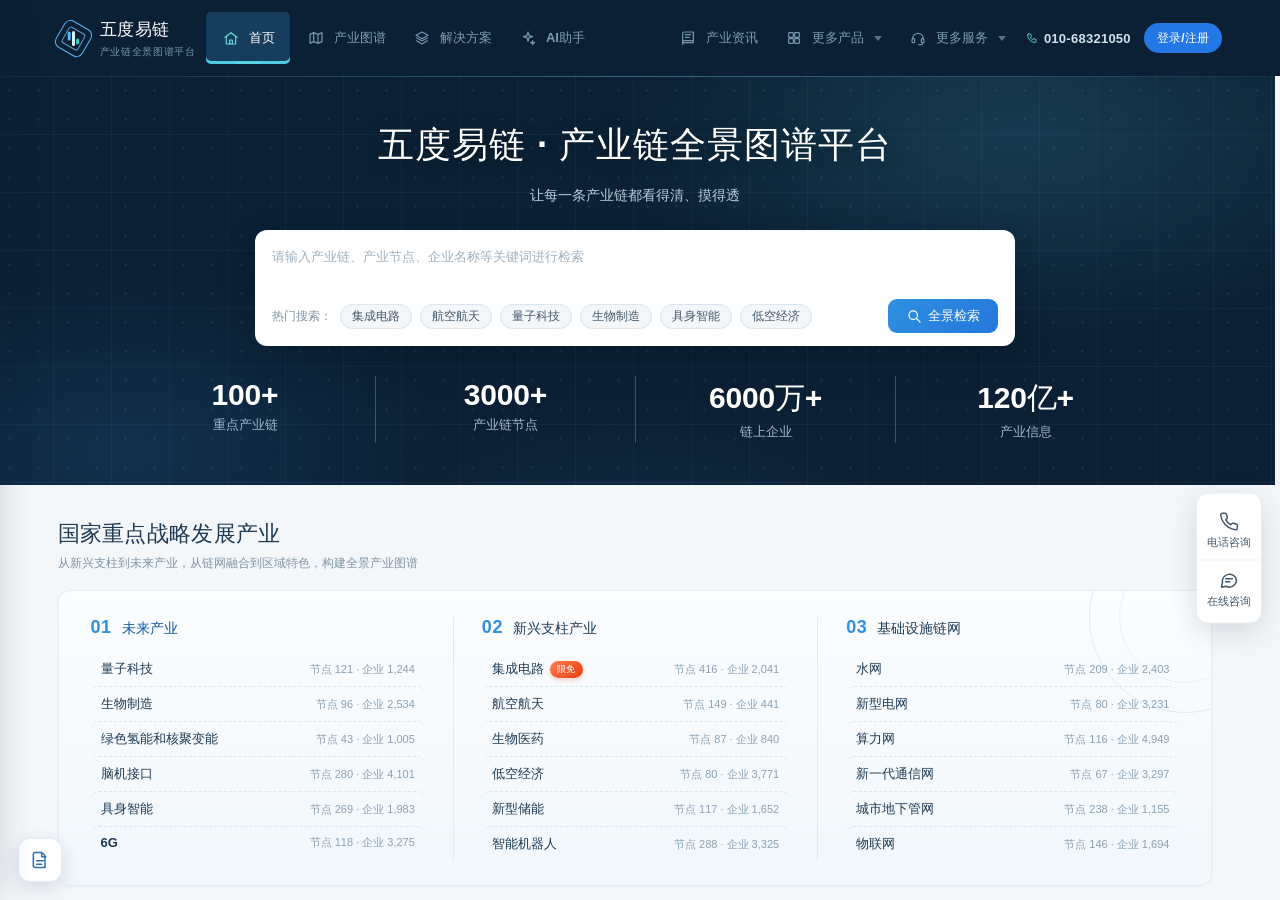
==== commit 847eb337: "完善个人中心、服务开通与协议展示" ====
--- a/index.html
+++ b/index.html
@@ -7,10 +7,11 @@
     <meta name="robots" content="noindex, nofollow, noarchive, nosnippet" />
     <link rel="icon" href="data:image/svg+xml,%3Csvg xmlns='http://www.w3.org/2000/svg' viewBox='0 0 32 32'%3E%3Crect width='32' height='32' rx='7' fill='%23102a43'/%3E%3Cpath d='M8 16 16 7l8 9-8 9-8-9Z' fill='none' stroke='%2353b9ff' stroke-width='2'/%3E%3Cpath d='M16 11v10' stroke='%2326d5c3' stroke-width='2'/%3E%3C/svg%3E" />
     <title>五度易链 | 产业上链 Agent</title>
-    <link rel="stylesheet" href="styles.css?v=202611181115" />
+    <link rel="stylesheet" href="styles.css?v=202611251130" />
     <link rel="stylesheet" href="company-detail.css?v=202610271141" />
-    <link rel="stylesheet" href="auth.css?v=202611161640" />
+    <link rel="stylesheet" href="auth.css?v=202611260945" />
     <link rel="stylesheet" href="prd-drawer.css?v=202611121022" />
+    <link rel="stylesheet" href="user-center.css?v=202611261012" />
   </head>
   <body>
     <svg class="icon-sprite" aria-hidden="true" focusable="false">
@@ -254,7 +255,7 @@
             <nav class="workbench-tabs is-hidden" id="workbenchTabs" aria-label="产业工作台内容">
               <button class="workbench-tab active" type="button" data-section="graphSection"><span class="tab-index">01</span><span><b>产业图谱</b><small>链条层级与节点</small></span></button>
               <button class="workbench-tab" type="button" data-section="analysisSection"><span class="tab-index">02</span><span><b>产业分析</b><small>区域与结构洞察</small></span></button>
-              <button class="workbench-tab" type="button" data-section="companySection"><span class="tab-index">03</span><span><b>上链企业清单</b><small>代表企业与证据</small></span></button>
+              <button class="workbench-tab" type="button" data-section="companySection"><span class="tab-index">03</span><span><b>上链企业清单</b><small>企业精准上链</small></span></button>
             </nav>
 
             <section class="workbench-section graph-section active" id="graphSection" data-section-panel="graphSection">
@@ -263,19 +264,19 @@
                 <div class="fullscreen-filter-slot" id="fullscreenFilterSlot"></div>
                 <div class="map-meta"><div class="map-legend" id="mapLegend"></div><div class="node-search-bar" id="nodeSearchBar" hidden><svg class="ui-icon mini"><use href="#icon-search"></use></svg><input id="nodeSearchInput" type="search" placeholder="搜索产业环节，命中高亮" autocomplete="off"/><button class="clear-button" id="clearNodeSearch" type="button" aria-label="清空关键词" title="清空关键词" hidden><svg class="ui-icon mini"><use href="#icon-x"></use></svg></button><span class="node-search-status" id="nodeSearchStatus"></span></div><div class="map-meta-tools"><span class="map-hint">点击任一环节查看企业清单</span><button class="icon-button" type="button" id="fullscreenButton" aria-label="全屏查看" title="全屏查看"><svg class="ui-icon"><use href="#icon-maximize"></use></svg></button></div></div>
                 <div class="chain-map" id="chainMap"></div>
-                <div class="graph-board-footer"><span><svg class="ui-icon tiny"><use href="#icon-link"></use></svg><b id="graphNodeCount">416</b>个细分环节</span><span><svg class="ui-icon tiny"><use href="#icon-building"></use></svg><b id="graphCompanyCount">452</b>家代表企业</span></div>
+                <div class="graph-board-footer"><span><svg class="ui-icon tiny"><use href="#icon-link"></use></svg><b id="graphNodeCount">416</b>个细分环节</span><span><svg class="ui-icon tiny"><use href="#icon-building"></use></svg><b id="graphCompanyCount">452</b>家链上企业</span></div>
               </section>
               </div>
             </section>
 
             <section class="workbench-section analysis-section" id="analysisSection" data-section-panel="analysisSection">
               <div class="analysis-grid">
-                <section class="analysis-panel distribution-panel"><div class="chart-heading"><div><h3>上链企业分布</h3><p>按企业注册地址模拟统计，颜色越深代表当前产业链的企业样本越多</p></div><div class="distribution-filter-group"><div class="company-filter-bar analysis-filter-bar" data-filter-scope="analysis"><div data-filter-groups></div></div><label class="select-box region-filter-box"><select id="analysisRegionFilter" aria-label="按地区筛选上链企业"><option value="">全国</option></select></label></div></div><div class="distribution-overview"><div class="distribution-highlight"><span class="highlight-icon blue"><svg class="ui-icon mini"><use href="#icon-building"></use></svg></span><div class="highlight-main"><strong id="distributionCompanyTotal">0</strong><span>上链企业</span></div><small id="distributionCompanyNote">—</small><i><b id="distributionCompanyBar" style="width:0%"></b></i></div><div class="distribution-highlight"><span class="highlight-icon teal"><svg class="ui-icon mini"><use href="#icon-layers"></use></svg></span><div class="highlight-main"><strong id="distributionStageTotal">0</strong><span>覆盖环节</span></div><small id="distributionStageNote">—</small><i><b class="teal-bar" id="distributionStageBar" style="width:0%"></b></i></div><div class="distribution-highlight"><span class="highlight-icon amber"><svg class="ui-icon"><use href="#icon-spark"></use></svg></span><div class="highlight-main"><strong id="distributionCoreTotal">0</strong><span>重要及核心企业</span></div><small id="distributionCoreNote">—</small><i><b class="amber-bar" id="distributionCoreBar" style="width:0%"></b></i></div></div><div class="distribution-layout"><div class="china-map-visual" aria-label="当前产业链上链企业省级分布"><svg class="china-map-base" viewBox="0 0 880 640" role="img" aria-label="中国省级地图上的上链企业分布"><g id="chinaMapPaths"></g></svg><div class="province-map-points" id="provinceMapPoints"></div><svg class="southsea-inset" viewBox="0 0 168 200" aria-hidden="true"><g id="southSeaPaths"></g><text class="southsea-label" x="84" y="196" text-anchor="middle">南海诸岛</text></svg><div class="map-scale"><span>少</span><i class="scale-swatch low"></i><i class="scale-swatch mid"></i><i class="scale-swatch high"></i><span>多</span></div></div><div class="province-ranking"><div class="ranking-heading"><span id="rankingTitle">省份排名</span><strong>企业数量</strong></div><div class="metric-bar-list" id="provinceTop10"></div></div></div></section>
-                <section class="analysis-panel listed-panel trend-panel"><div class="chart-heading"><div><h3>近五年企业数量分布</h3><p>按注册年度统计新注册企业与累计企业总量，观察样本增长节奏</p></div><span class="chart-total">单位：家</span></div><div class="dual-legend" id="trendLegend"><span><i class="legend-square blue"></i>新注册企业</span><span><i class="legend-square teal"></i>企业总量</span></div><div class="dual-trend-chart" id="listingTrendChart" aria-label="近五年企业数量分布"></div><div class="trend-note" id="listingTrendNote">2022—2026 年度企业注册分布</div></section>
+                <section class="analysis-panel distribution-panel"><div class="chart-heading"><div><h3>上链企业分布</h3><p>按企业注册地址统计，颜色越深代表当前链上企业数量越多</p></div><div class="distribution-filter-group"><div class="company-filter-bar analysis-filter-bar" data-filter-scope="analysis"><div data-filter-groups></div></div><label class="select-box region-filter-box"><select id="analysisRegionFilter" aria-label="按地区筛选上链企业"><option value="">全国</option></select></label></div></div><div class="distribution-overview"><div class="distribution-highlight"><span class="highlight-icon blue"><svg class="ui-icon mini"><use href="#icon-building"></use></svg></span><div class="highlight-main"><strong id="distributionCompanyTotal">0</strong><span>上链企业</span></div><small id="distributionCompanyNote">—</small><i><b id="distributionCompanyBar" style="width:0%"></b></i></div><div class="distribution-highlight"><span class="highlight-icon teal"><svg class="ui-icon mini"><use href="#icon-layers"></use></svg></span><div class="highlight-main"><strong id="distributionStageTotal">0</strong><span>覆盖环节</span></div><small id="distributionStageNote">—</small><i><b class="teal-bar" id="distributionStageBar" style="width:0%"></b></i></div><div class="distribution-highlight"><span class="highlight-icon amber"><svg class="ui-icon"><use href="#icon-spark"></use></svg></span><div class="highlight-main"><strong id="distributionCoreTotal">0</strong><span>重要及核心企业</span></div><small id="distributionCoreNote">—</small><i><b class="amber-bar" id="distributionCoreBar" style="width:0%"></b></i></div></div><div class="distribution-layout"><div class="china-map-visual" aria-label="当前产业链上链企业省级分布"><svg class="china-map-base" viewBox="0 0 880 640" role="img" aria-label="中国省级地图上的上链企业分布"><g id="chinaMapPaths"></g></svg><div class="province-map-points" id="provinceMapPoints"></div><svg class="southsea-inset" viewBox="0 0 168 200" aria-hidden="true"><g id="southSeaPaths"></g><text class="southsea-label" x="84" y="196" text-anchor="middle">南海诸岛</text></svg><div class="map-scale"><span>少</span><i class="scale-swatch low"></i><i class="scale-swatch mid"></i><i class="scale-swatch high"></i><span>多</span></div></div><div class="province-ranking"><div class="ranking-heading"><span id="rankingTitle">省份排名</span><strong>企业数量</strong></div><div class="metric-bar-list" id="provinceTop10"></div></div></div></section>
+                <section class="analysis-panel listed-panel trend-panel"><div class="chart-heading"><div><h3>近五年企业数量分布</h3><p>按注册年度统计链上新注册企业与全部企业数量，观察企业增长节奏</p></div><span class="chart-total">单位：家</span></div><div class="dual-legend" id="trendLegend"><span><i class="legend-square blue"></i>新注册企业</span><span><i class="legend-square teal"></i>企业总量</span></div><div class="dual-trend-chart" id="listingTrendChart" aria-label="近五年企业数量分布"></div><div class="trend-note" id="listingTrendNote">2022—2026 年度企业注册分布</div></section>
                 <section class="analysis-panel metric-panel capital-panel"><div class="chart-heading"><div><h3>企业注册资本分布</h3><p>按注册资本区间归类，区间口径与企业高级筛选保持一致</p></div><span class="chart-total">单位：家</span></div><div class="capital-columns" id="analysisCapitalColumns" aria-label="企业注册资本分布柱状图"></div><div class="trend-note" id="capitalNote">—</div></section>
                 <section class="analysis-panel financing-panel"><div class="chart-heading"><div><h3>企业融资事件统计</h3><p>按融资轮次汇总企业融资事件，金额按披露口径统计</p></div><span class="chart-total" id="financingEventTotal">0 起</span></div><div class="stat-kpis" id="financingKpis"></div><div class="financing-donut" id="analysisFinancingDonut" aria-label="融资轮次占比环形图"></div></section>
                 <section class="analysis-panel financing-year-panel"><div class="chart-heading"><div><h3>年度融资事件统计</h3><p>按披露年度统计融资事件数量，观察历年融资活跃度变化</p></div><span class="chart-total" id="financingYearTotal">0 起</span></div><div class="finance-year-line" id="analysisFinancingYearLine" aria-label="年度融资事件数量趋势图"></div></section>
-                <section class="analysis-panel qualification-panel"><div class="chart-heading"><div><h3>企业资质统计</h3><p>按资质标签统计四类重点企业数量与样本占比</p></div><span class="chart-total" id="qualificationRate">占比 —</span></div><div class="qualification-grid" id="analysisQualificationGrid"></div></section>
+                <section class="analysis-panel qualification-panel"><div class="chart-heading"><div><h3>企业资质统计</h3><p>按资质标签统计四类重点企业数量与占比</p></div><span class="chart-total" id="qualificationRate">占比 —</span></div><div class="qualification-grid" id="analysisQualificationGrid"></div></section>
               </div>
             </section>
 
@@ -642,6 +643,36 @@
               </footer>
             </div>
           </section>
+
+          <section class="view-panel user-center-view" id="userCenterView" data-panel="user-center" aria-label="个人中心">
+            <div class="uc-wrap" id="ucWrap">
+              <div class="uc-body">
+                <aside class="uc-side">
+                  <div class="uc-profile-card"><span class="uc-avatar" id="ucSideAvatar">W</span><div><strong id="ucSideName">未登录</strong><small id="ucSideType">—</small></div></div>
+                  <nav class="uc-nav" id="ucNav" aria-label="个人中心导航">
+                    <button type="button" class="uc-nav-item" data-uc-view="services"><svg class="ui-icon mini"><use href="#icon-layers"></use></svg><span>我的服务</span></button>
+                    <button type="button" class="uc-nav-item" data-uc-view="orders"><svg class="ui-icon mini"><use href="#icon-file"></use></svg><span>我的订单</span></button>
+                    <button type="button" class="uc-nav-item" data-uc-view="notices"><svg class="ui-icon mini"><use href="#icon-info"></use></svg><span>通知中心</span><b class="uc-badge" id="ucNoticeBadge" hidden>0</b></button>
+                    <div class="uc-nav-group" id="ucSecurityGroup">
+                      <button type="button" class="uc-nav-item uc-nav-section" data-uc-security-toggle aria-expanded="true"><svg class="ui-icon mini"><use href="#icon-sliders"></use></svg><span>安全中心</span><svg class="ui-icon mini uc-nav-caret"><use href="#icon-chevron-down"></use></svg></button>
+                      <div class="uc-nav-sub-list" id="ucSecurityList">
+                        <button type="button" class="uc-nav-item uc-nav-sub" data-uc-view="account"><svg class="ui-icon mini"><use href="#icon-sliders"></use></svg><span>账号设置</span></button>
+                        <button type="button" class="uc-nav-item uc-nav-sub" data-uc-view="agreement"><svg class="ui-icon mini"><use href="#icon-book"></use></svg><span>服务协议</span></button>
+                      </div>
+                    </div>
+                  </nav>
+                </aside>
+                <main class="uc-main" id="ucMain"></main>
+              </div>
+              <div class="uc-detail-layer" id="ucDetailLayer" aria-hidden="true">
+                <div class="uc-detail-dialog" role="dialog" aria-modal="true" aria-labelledby="ucDetailTitle">
+                  <div class="uc-detail-head"><strong id="ucDetailTitle">订单详情</strong><button type="button" class="uc-detail-close" id="ucDetailClose" aria-label="关闭">×</button></div>
+                  <div class="uc-detail-body" id="ucDetailBody"></div>
+                  <div class="uc-detail-foot"><button type="button" class="uc-detail-primary" id="ucDetailOk">知道了</button></div>
+                </div>
+              </div>
+            </div>
+          </section>
         </div>
       </main>
     </div>
@@ -712,9 +743,11 @@
     <script src="industry-category-data.js?v=202611041710"></script>
     <script src="china-map-data.js?v=202609141500"></script>
     <script src="coze-chat.js?v=202610301005"></script>
-    <script src="app.js?v=202611181115"></script>
+    <script src="app.js?v=202611260945"></script>
     <script src="company-detail.js?v=202611101130"></script>
-    <script src="auth.js?v=202611161640"></script>
+    <script src="agreements.js?v=202611261225"></script>
+    <script src="auth.js?v=202611261215"></script>
+    <script src="user-center.js?v=202611261210"></script>
     <script src="prd-content.js?v=202611121022"></script>
     <script src="prd-drawer.js?v=202611121022"></script>
   </body>
--- a/styles.css
+++ b/styles.css
@@ -1708,6 +1708,10 @@
 .main-content {
   overflow-x: hidden;
   overflow-y: auto;
+  /* 滚动条槽位常驻：不同视图内容高度不同，滚动条会反复出现 / 消失，
+     导致内容可用宽度在 100% 与 calc(100% - 10px) 之间跳变，整块内容左右横移。
+     固定槽位后，无论是否出现滚动条，内容横向起点都不再移动 */
+  scrollbar-gutter: stable;
   scrollbar-width: thin;
   scrollbar-color: #c3d1da #f2f5f7;
 }
@@ -1715,6 +1719,10 @@
 .main-content::-webkit-scrollbar-track { background: #f2f5f7; }
 .main-content::-webkit-scrollbar-thumb { border: 2px solid #f2f5f7; border-radius: 8px; background: #c3d1da; }
 .main-content::-webkit-scrollbar-thumb:hover { background: #aabecb; }
+/* 旧版 Safari 不认 scrollbar-gutter，退回常驻滚动条，效果等同（槽位始终占位） */
+@supports not (scrollbar-gutter: stable) {
+  .main-content { overflow-y: scroll; }
+}
 .page-wrap { overflow: visible; }
 #graphView.active { overflow: visible; padding-right: 0; }
 
--- a/auth.css
+++ b/auth.css
@@ -385,6 +385,11 @@
   gap: 12px;
 }
 
+/* 仅联系客服模式下隐藏在线开通按钮与价格示意，避免按钮样式覆盖 [hidden] */
+.upgrade-actions [hidden],
+.upgrade-benefit-list li[hidden],
+.pay-amount[hidden] { display: none !important; }
+
 .upgrade-secondary-button {
   flex: 1 1 50%;
   min-height: 46px;
@@ -433,10 +438,31 @@
 }
 
 .account-menu-header {
+  width: 100%;
   display: flex;
   align-items: center;
   gap: 11px;
+  box-sizing: border-box;
   padding: 10px 10px 12px;
+  border: 0;
+  border-radius: 4px;
+  background: transparent;
+  text-align: left;
+  cursor: pointer;
+}
+
+.account-menu-profile:hover {
+  background: #f0f7f6;
+}
+
+.account-menu-header-caret {
+  flex: 0 0 auto;
+  margin-left: auto;
+  color: #9fb0b3;
+}
+
+.account-menu-profile:hover .account-menu-header-caret {
+  color: #0c7773;
 }
 
 .account-menu-avatar {
--- a/prd-drawer.css
+++ b/prd-drawer.css
@@ -187,8 +187,9 @@
   text-align: left;
   vertical-align: top;
   word-break: break-word;
-}
-.prd-doc table.prd-doc-table th { background: #eef5fa; color: #1d3a54; font-weight: 600; white-space: nowrap; }
+  overflow-wrap: anywhere;
+}
+.prd-doc table.prd-doc-table th { background: #eef5fa; color: #1d3a54; font-weight: 600; white-space: normal; }
 .prd-doc table.prd-doc-table tr:nth-child(even) td { background: #f8fbfd; }
 
 .prd-doc-empty { padding: 40px 0; text-align: center; color: #8ba0b0; font-size: 12.5px; }
--- a/user-center.css
+++ b/user-center.css
@@ -0,0 +1,1995 @@
+/* 个人中心：内嵌页面（与首页 / 解决方案同构） — 我的订单 / 通知中心 / 安全中心 / 线上申请发票 */
+
+/* ---------- 页面容器 ---------- */
+/* 顶部间距、左右内距、最大宽度全部由 .page-wrap 统一控制（见 styles.css）：
+   个人中心与首页 / 产业图谱 / 解决方案属于同一层级的页面，只是呈现内容不同，
+   因此这里只做视口占位，不再单独设置 padding / max-width，避免同级页面左右边界不一致 */
+.view-panel.user-center-view.active {
+  display: block;
+  overflow: visible;
+  padding-top: 0;
+}
+
+/* 窄屏内容本身已占满，右侧悬浮咨询栏会压住表格；个人中心页脚已提供客服联系方式，窄屏下不再悬浮 */
+@media (max-width: 899px) {
+  body:has(.user-center-view.active) .side-widget {
+    display: none !important;
+  }
+}
+
+.uc-wrap {
+  position: relative;
+  width: 100%;
+  min-width: 0;
+  /* 顶部间距交给 .page-wrap 统一控制（与首页/产业图谱/解决方案一致），此处不再额外下压 */
+  padding: 0 0 34px;
+  color: #21383e;
+}
+
+/* ---------- 主体两栏 ---------- */
+.uc-body {
+  display: flex;
+  align-items: flex-start;
+  gap: 18px;
+}
+
+.uc-side {
+  width: 224px;
+  flex: 0 0 224px;
+  position: sticky;
+  top: 12px;
+  display: flex;
+  flex-direction: column;
+  box-sizing: border-box;
+  padding: 16px 14px 18px;
+  border: 1px solid var(--line);
+  border-radius: 10px;
+  background: #fff;
+}
+
+.uc-profile-card {
+  display: flex;
+  align-items: center;
+  gap: 11px;
+  padding: 14px 12px;
+  border: 1px solid #e7eef5;
+  border-radius: 8px;
+  background: #f7fafc;
+}
+
+.uc-avatar {
+  width: 38px;
+  height: 38px;
+  flex: 0 0 auto;
+  display: grid;
+  place-items: center;
+  border-radius: 50%;
+  background: #dcefff;
+  color: #1d6fae;
+  font-size: 12px;
+  font-weight: 700;
+}
+
+.uc-profile-card > div {
+  min-width: 0;
+  display: grid;
+  gap: 4px;
+}
+
+.uc-profile-card strong {
+  overflow: hidden;
+  color: #1d3a52;
+  font-size: 13.5px;
+  font-weight: 600;
+  text-overflow: ellipsis;
+  white-space: nowrap;
+}
+
+.uc-profile-card small {
+  color: #8494a5;
+  font-size: 11.5px;
+}
+
+.uc-nav {
+  display: grid;
+  gap: 3px;
+  margin-top: 16px;
+}
+
+.uc-nav-item {
+  width: 100%;
+  min-height: 40px;
+  display: flex;
+  align-items: center;
+  gap: 10px;
+  box-sizing: border-box;
+  padding: 0 12px;
+  border: 0;
+  border-radius: 6px;
+  background: transparent;
+  color: #52697e;
+  font: inherit;
+  font-size: 13.5px;
+  text-align: left;
+  cursor: pointer;
+}
+
+.uc-nav-item .ui-icon {
+  flex: 0 0 auto;
+  color: #8ba0b2;
+}
+
+.uc-nav-item:hover {
+  background: #f4f8fc;
+}
+
+.uc-nav-item.is-active {
+  background: #eef5ff;
+  box-shadow: inset 3px 0 #2478e5;
+  color: #1769d0;
+  font-weight: 600;
+}
+
+.uc-nav-item.is-active .ui-icon {
+  color: #2478e5;
+}
+
+.uc-badge {
+  min-width: 18px;
+  height: 18px;
+  display: inline-grid;
+  place-items: center;
+  margin-left: auto;
+  padding: 0 5px;
+  border-radius: 9px;
+  background: #df7667;
+  color: #fff;
+  font-size: 11px;
+  font-weight: 600;
+}
+
+.uc-badge[hidden] {
+  display: none;
+}
+
+/* 安全中心：一级入口 + 两个二级入口 */
+.uc-nav-group {
+  margin-top: 4px;
+}
+
+.uc-nav-item.uc-nav-section {
+  min-height: 40px;
+  font-size: 13.5px;
+  color: #52697e;
+}
+
+.uc-nav-item.uc-nav-section .uc-nav-caret {
+  margin-left: auto;
+  color: #a3b1be;
+  transition: transform .18s ease;
+}
+
+.uc-nav-item.uc-nav-section.is-collapsed .uc-nav-caret {
+  transform: rotate(-90deg);
+}
+
+.uc-nav-sub-list {
+  display: grid;
+  gap: 2px;
+}
+
+.uc-nav-sub-list[hidden] {
+  display: none;
+}
+
+.uc-nav-item.uc-nav-sub {
+  min-height: 36px;
+  padding-left: 34px;
+  font-size: 13px;
+  color: #60768a;
+}
+
+.uc-main {
+  flex: 1 1 auto;
+  min-width: 0;
+}
+
+.uc-panel {
+  min-width: 0;
+}
+
+.uc-panel-head {
+  margin-bottom: 16px;
+}
+
+.uc-panel-head h2 {
+  color: #142e46;
+  font-size: 19px;
+  font-weight: 600;
+}
+
+.uc-panel-head p {
+  margin-top: 6px;
+  color: #8494a5;
+  font-size: 12px;
+}
+
+.uc-panel-head-actions {
+  display: flex;
+  align-items: flex-end;
+  justify-content: space-between;
+  gap: 16px;
+}
+
+/* ---------- 统计卡 ---------- */
+.uc-stat-row {
+  display: grid;
+  /* 我的服务只分「服务中 / 已过期」两块；订单页仍是三块，用 auto-fit 兼容两种数量 */
+  grid-template-columns: repeat(auto-fit, minmax(180px, 260px));
+  gap: 14px;
+  margin-bottom: 16px;
+}
+
+.uc-stat {
+  box-sizing: border-box;
+  padding: 15px 18px;
+  border: 1px solid var(--line);
+  border-radius: 8px;
+  background: #fff;
+}
+
+.uc-stat span {
+  display: block;
+  color: #8494a5;
+  font-size: 12px;
+}
+
+.uc-stat strong {
+  display: block;
+  margin-top: 9px;
+  color: #173d5d;
+  font-size: 22px;
+  font-weight: 600;
+  font-variant-numeric: tabular-nums;
+}
+
+.uc-stat small {
+  display: block;
+  margin-top: 5px;
+  color: #a3b1be;
+  font-size: 11px;
+}
+
+/* ---------- 卡片 / 标签页 / 表格 ---------- */
+.uc-card {
+  border: 1px solid var(--line);
+  border-radius: 8px;
+  background: #fff;
+  overflow: hidden;
+}
+
+.uc-tabs {
+  display: flex;
+  align-items: center;
+  gap: 24px;
+  padding: 0 18px;
+  border-bottom: 1px solid var(--line);
+}
+
+.uc-tabs button {
+  height: 44px;
+  padding: 0 2px;
+  border: 0;
+  border-bottom: 2px solid transparent;
+  background: transparent;
+  color: #71869a;
+  font: inherit;
+  font-size: 13.5px;
+  cursor: pointer;
+}
+
+.uc-tabs button:hover {
+  color: #2478e5;
+}
+
+.uc-tabs button.is-active {
+  border-bottom-color: #2478e5;
+  color: #2478e5;
+  font-weight: 600;
+}
+
+/* 页签内的数量小徽标：一眼看出两类各有多少条 */
+.uc-tab-count {
+  display: inline-block;
+  min-width: 18px;
+  margin-left: 6px;
+  padding: 0 5px;
+  border-radius: 9px;
+  background: #eef3f8;
+  color: #7d8fa1;
+  font-size: 11px;
+  font-weight: 600;
+  line-height: 17px;
+  text-align: center;
+  font-variant-numeric: tabular-nums;
+}
+
+.uc-tabs button.is-active .uc-tab-count {
+  background: #e8f1fd;
+  color: #2478e5;
+}
+
+.uc-tabs .uc-tabs-extra {
+  margin-left: auto;
+  color: #a3b1be;
+  font-size: 11.5px;
+}
+
+/* 通知中心：页签行右侧的「全部标为已读」紧跟条数，保持单行操作区 */
+.uc-tabs .uc-read-button {
+  margin-left: 12px;
+  flex: 0 0 auto;
+}
+
+.uc-table-wrap {
+  overflow-x: auto;
+}
+
+/* 窄屏时表格保持最小可读宽度，改为横向滚动而不是把单元格压成竖排文字 */
+.uc-table {
+  width: 100%;
+  min-width: 900px;
+  border-collapse: collapse;
+  font-size: 12.5px;
+}
+
+.uc-table th {
+  padding: 12px 14px;
+  border-bottom: 1px solid var(--line);
+  background: #fafbfd;
+  color: #7c8ea1;
+  font-weight: 600;
+  text-align: left;
+  white-space: nowrap;
+}
+
+.uc-table td {
+  padding: 13px 14px;
+  border-bottom: 1px solid #eef2f6;
+  color: #425c70;
+  vertical-align: middle;
+}
+
+.uc-table tbody tr:last-child td {
+  border-bottom: 0;
+}
+
+.uc-table tbody tr:hover {
+  background: #fbfdff;
+}
+
+.uc-cell-main {
+  color: #1d3a52;
+  font-weight: 600;
+}
+
+/* 服务内容列不折行，避免窄屏下被压成逐字换行 */
+.uc-col-service .uc-cell-main,
+.uc-col-service .uc-cell-sub {
+  white-space: nowrap;
+}
+
+.uc-col-actions {
+  white-space: nowrap;
+}
+
+.uc-cell-sub {
+  margin-top: 3px;
+  color: #9aa9b8;
+  font-size: 11.5px;
+}
+
+.uc-amount {
+  color: #b34d47;
+  font-weight: 600;
+  font-variant-numeric: tabular-nums;
+}
+
+.uc-tag {
+  display: inline-flex;
+  align-items: center;
+  padding: 3px 9px;
+  border-radius: 10px;
+  font-size: 11.5px;
+  white-space: nowrap;
+}
+
+.uc-tag.is-paid {
+  background: #e8f6f1;
+  color: #12826f;
+}
+
+.uc-tag.is-pending {
+  background: #fff4df;
+  color: #b8791f;
+}
+
+.uc-tag.is-info {
+  background: #eaf2ff;
+  color: #2478e5;
+}
+
+.uc-tag.is-muted {
+  background: #f1f4f7;
+  color: #7d8d9c;
+}
+
+.uc-link {
+  padding: 0;
+  border: 0;
+  background: transparent;
+  color: #2478e5;
+  font: inherit;
+  font-size: 12.5px;
+  cursor: pointer;
+}
+
+.uc-link:hover {
+  text-decoration: underline;
+}
+
+.uc-link-strong {
+  font-weight: 600;
+}
+
+.uc-link + .uc-link {
+  margin-left: 12px;
+}
+
+/* 操作列按钮：描边小按钮 + 主色按钮，比纯文字链接更明确 */
+.uc-act {
+  display: inline-flex;
+  align-items: center;
+  height: 26px;
+  padding: 0 10px;
+  border: 1px solid var(--line-strong);
+  border-radius: 4px;
+  background: #fff;
+  color: #4a6680;
+  font: inherit;
+  font-size: 12px;
+  white-space: nowrap;
+  cursor: pointer;
+  transition: border-color .16s ease, color .16s ease, background .16s ease;
+}
+
+.uc-act:hover {
+  border-color: #9fc3ea;
+  background: #f5faff;
+  color: #2478e5;
+}
+
+.uc-act.is-primary {
+  border-color: #2478e5;
+  background: #2478e5;
+  color: #fff;
+}
+
+.uc-act.is-primary:hover {
+  border-color: #1769d0;
+  background: #1769d0;
+  color: #fff;
+}
+
+.uc-act + .uc-act {
+  margin-left: 6px;
+}
+
+/* 勾选列（合并开票）：表头 th 受 .uc-table th 的 text-align:left 影响，需提高选择器权重才能与表体一样居中 */
+.uc-table th.uc-col-check,
+.uc-table td.uc-col-check {
+  width: 42px;
+  padding-right: 0 !important;
+  text-align: center;
+}
+
+.uc-check {
+  width: 14px;
+  height: 14px;
+  margin: 0;
+  accent-color: #2478e5;
+  cursor: pointer;
+  vertical-align: middle;
+}
+
+.uc-check:disabled {
+  cursor: not-allowed;
+}
+
+.uc-check-disabled {
+  color: #c6d0da;
+  font-size: 12px;
+}
+
+.uc-table tbody tr.is-selected {
+  background: #f4f9ff;
+}
+
+.uc-table tbody tr.is-selected:hover {
+  background: #eef6ff;
+}
+
+/* 批量操作条：始终占位，勾选后变为可用状态 */
+.uc-batch {
+  display: flex;
+  align-items: center;
+  gap: 14px;
+  padding: 10px 18px;
+  border-bottom: 1px solid #eef2f6;
+  background: #fafbfd;
+  color: #7c8ea1;
+  font-size: 12.5px;
+}
+
+.uc-batch-count b {
+  color: #2478e5;
+  font-size: 13.5px;
+}
+
+.uc-batch-amount {
+  margin-right: auto;
+}
+
+.uc-batch-amount b {
+  color: #b34d47;
+  font-variant-numeric: tabular-nums;
+}
+
+.uc-btn.sm {
+  height: 28px;
+  padding: 0 12px;
+  font-size: 12px;
+}
+
+.uc-btn.ghost:disabled {
+  border-color: #e5eaef;
+  background: #f7f9fb;
+  color: #b9c5d0;
+  cursor: not-allowed;
+}
+
+.uc-empty {
+  padding: 56px 20px;
+  color: #98a8b8;
+  font-size: 13px;
+  text-align: center;
+}
+
+.uc-table-note {
+  display: flex;
+  align-items: flex-start;
+  gap: 8px;
+  padding: 11px 18px;
+  border-top: 1px solid #eef2f6;
+  background: #fafbfd;
+  color: #8494a5;
+  font-size: 11.5px;
+  line-height: 1.7;
+}
+
+.uc-table-note .ui-icon {
+  flex: 0 0 auto;
+  margin-top: 1px;
+  color: #9ab4cb;
+}
+
+/* ---------- 通知中心 ---------- */
+.uc-notice-list {
+  display: grid;
+}
+
+.uc-notice-item {
+  padding: 16px 18px;
+  border-bottom: 1px solid #eef2f6;
+}
+
+/* 右下角悬浮咨询栏（.side-widget）在 900–1500px 区间会压住卡片右侧内边距，
+   通知右列是纯文字，被压住会读不清；该区间让条目右侧多留 28px 让位，
+   超过 1500px 后恢复与左侧一致的 18px 内距 */
+@media (min-width: 900px) and (max-width: 1500px) {
+  .uc-notice-item {
+    padding-right: 46px;
+  }
+}
+
+.uc-notice-item:last-child {
+  border-bottom: 0;
+}
+
+.uc-notice-row {
+  display: flex;
+  align-items: flex-start;
+  gap: 12px;
+  cursor: pointer;
+}
+
+.uc-notice-icon {
+  width: 34px;
+  height: 34px;
+  flex: 0 0 auto;
+  display: grid;
+  place-items: center;
+  border-radius: 50%;
+  background: #eaf2ff;
+  color: #2478e5;
+}
+
+.uc-notice-icon.is-service {
+  background: #e5f7f3;
+  color: #12826f;
+}
+
+.uc-notice-icon.is-security {
+  background: #fff4df;
+  color: #b8791f;
+}
+
+.uc-notice-content {
+  min-width: 0;
+  flex: 1 1 auto;
+}
+
+.uc-notice-title {
+  display: flex;
+  align-items: center;
+  gap: 8px;
+  color: #1d3a52;
+  font-size: 13.5px;
+  font-weight: 600;
+}
+
+.uc-notice-item.is-read .uc-notice-title {
+  color: #6b8092;
+  font-weight: 400;
+}
+
+.uc-notice-dot {
+  width: 7px;
+  height: 7px;
+  flex: 0 0 auto;
+  border-radius: 50%;
+  background: #df7667;
+}
+
+.uc-notice-summary {
+  margin-top: 5px;
+  color: #7c8ea1;
+  font-size: 12.5px;
+  line-height: 1.6;
+}
+
+/* 类型 / 时间 / 操作提示靠右成列。
+   通知正文普遍很短，若全部挤在左侧，条目右侧会整片留白，
+   整块看起来就比「我的服务」「我的订单」的表格窄一截；
+   把次要信息贴到右边缘后，条目左右都有内容，视觉宽度与其它模块一致 */
+.uc-notice-side {
+  flex: 0 0 auto;
+  display: flex;
+  flex-direction: column;
+  align-items: flex-end;
+  gap: 6px;
+  min-width: 132px;
+  text-align: right;
+}
+
+.uc-notice-kind {
+  color: #7c8ea1;
+  font-size: 11.5px;
+}
+
+.uc-notice-time {
+  color: #a3b1be;
+  font-size: 11.5px;
+  font-variant-numeric: tabular-nums;
+}
+
+.uc-notice-toggle {
+  color: #2478e5;
+  font-size: 11.5px;
+}
+
+.uc-notice-detail {
+  margin: 12px 0 0 46px;
+  padding: 12px 14px;
+  border-radius: 6px;
+  background: #f6f9fc;
+  color: #52697e;
+  font-size: 12.5px;
+  line-height: 1.85;
+}
+
+.uc-notice-detail[hidden] {
+  display: none;
+}
+
+.uc-read-button {
+  height: 30px;
+  padding: 0 13px;
+  border: 1px solid var(--line-strong);
+  border-radius: 5px;
+  background: #fff;
+  color: #557087;
+  font: inherit;
+  font-size: 12px;
+  cursor: pointer;
+}
+
+.uc-read-button:hover {
+  border-color: #9fc3ea;
+  color: #2478e5;
+}
+
+/* ---------- 账号设置 ---------- */
+.uc-account-card {
+  display: flex;
+  align-items: center;
+  gap: 16px;
+  padding: 20px 22px;
+  border: 1px solid var(--line);
+  border-radius: 8px;
+  background: #fff;
+}
+
+/* 账号卡右侧信息区：把「绑定手机号 / 注册时间」贴到右边缘，
+   避免整张卡片只有左侧头像和手机号、右侧半张全空，显得比其它模块窄 */
+.uc-account-side {
+  flex: 0 0 auto;
+  display: flex;
+  flex-direction: column;
+  align-items: flex-end;
+  gap: 8px;
+  margin-left: auto;
+  padding-left: 20px;
+  text-align: right;
+}
+
+.uc-account-side span {
+  color: #8494a5;
+  font-size: 12px;
+  font-variant-numeric: tabular-nums;
+}
+
+.uc-account-side span b {
+  color: #425c70;
+  font-weight: 600;
+}
+
+.uc-account-avatar {
+  width: 52px;
+  height: 52px;
+  flex: 0 0 auto;
+  display: grid;
+  place-items: center;
+  border-radius: 50%;
+  background: #dcefff;
+  color: #1d6fae;
+  font-size: 16px;
+  font-weight: 700;
+}
+
+.uc-account-info {
+  min-width: 0;
+}
+
+.uc-account-info strong {
+  display: block;
+  color: #1d3a52;
+  font-size: 16px;
+  font-weight: 600;
+}
+
+.uc-account-info p {
+  margin-top: 6px;
+  color: #8494a5;
+  font-size: 12px;
+}
+
+.uc-account-tags {
+  display: flex;
+  gap: 8px;
+  margin-top: 9px;
+}
+
+.uc-setting-list {
+  margin-top: 16px;
+  border: 1px solid var(--line);
+  border-radius: 8px;
+  background: #fff;
+  overflow: hidden;
+}
+
+.uc-setting-row {
+  display: flex;
+  align-items: center;
+  gap: 16px;
+  padding: 18px 22px;
+  border-bottom: 1px solid #eef2f6;
+}
+
+.uc-setting-row:last-child {
+  border-bottom: 0;
+}
+
+.uc-setting-icon {
+  width: 34px;
+  height: 34px;
+  flex: 0 0 auto;
+  display: grid;
+  place-items: center;
+  border-radius: 7px;
+  background: #f1f6fc;
+  color: #5b87b5;
+}
+
+.uc-setting-text {
+  flex: 1 1 auto;
+  min-width: 0;
+}
+
+.uc-setting-text strong {
+  display: block;
+  color: #1d3a52;
+  font-size: 14px;
+  font-weight: 600;
+}
+
+.uc-setting-text p {
+  margin-top: 5px;
+  color: #8a9bab;
+  font-size: 12px;
+  line-height: 1.6;
+}
+
+.uc-setting-value {
+  flex: 0 0 160px;
+  color: #5b6f80;
+  font-size: 12.5px;
+  text-align: right;
+}
+
+.uc-setting-action {
+  height: 30px;
+  flex: 0 0 auto;
+  padding: 0 15px;
+  border: 1px solid #bcd6f2;
+  border-radius: 5px;
+  background: #fff;
+  color: #2478e5;
+  font: inherit;
+  font-size: 12.5px;
+  cursor: pointer;
+}
+
+.uc-setting-action:hover {
+  background: #f2f8ff;
+}
+
+/* ---------- 服务协议 ---------- */
+.uc-agreement-layout {
+  display: grid;
+  grid-template-columns: 210px minmax(0, 1fr);
+  gap: 16px;
+  align-items: start;
+}
+
+.uc-agreement-menu {
+  padding: 8px;
+  border: 1px solid var(--line);
+  border-radius: 8px;
+  background: #fff;
+}
+
+.uc-agreement-menu button {
+  width: 100%;
+  min-height: 42px;
+  display: flex;
+  align-items: center;
+  gap: 9px;
+  padding: 0 12px;
+  border: 0;
+  border-radius: 6px;
+  background: transparent;
+  color: #52697e;
+  font: inherit;
+  font-size: 13.5px;
+  text-align: left;
+  cursor: pointer;
+}
+
+.uc-agreement-menu button:hover {
+  background: #f4f8fc;
+}
+
+.uc-agreement-menu button.is-active {
+  background: #eef5ff;
+  box-shadow: inset 3px 0 #2478e5;
+  color: #1769d0;
+  font-weight: 600;
+}
+
+.uc-agreement-doc {
+  padding: 24px 28px 30px;
+  border: 1px solid var(--line);
+  border-radius: 8px;
+  background: #fff;
+}
+
+.uc-agreement-doc h3 {
+  color: #142e46;
+  font-size: 18px;
+  font-weight: 600;
+  text-align: center;
+}
+
+.uc-agreement-meta {
+  margin: 14px 0 20px;
+  padding-bottom: 14px;
+  border-bottom: 1px solid #eef2f6;
+  color: #98a8b8;
+  font-size: 11.5px;
+  text-align: center;
+}
+
+.uc-agreement-doc h4 {
+  margin: 20px 0 6px;
+  color: #1d3a52;
+  font-size: 13.5px;
+  font-weight: 600;
+}
+
+.uc-agreement-doc p {
+  color: #52697e;
+  font-size: 12.5px;
+  line-height: 1.9;
+}
+
+.uc-agreement-note {
+  margin-top: 22px;
+  padding: 11px 13px;
+  border-radius: 6px;
+  background: #f6f9fc;
+  color: #8494a5;
+  font-size: 11.5px;
+  line-height: 1.7;
+}
+
+/* ---------- 订单详情弹窗 ---------- */
+.uc-detail-layer {
+  position: fixed;
+  inset: 0;
+  z-index: 12000;
+  display: none;
+  align-items: center;
+  justify-content: center;
+  padding: 20px;
+  background: rgba(13, 32, 48, .42);
+}
+
+.uc-detail-layer.is-open {
+  display: flex;
+}
+
+.uc-detail-dialog {
+  width: min(580px, 100%);
+  max-height: 88vh;
+  display: flex;
+  flex-direction: column;
+  border-radius: 8px;
+  background: #fff;
+  box-shadow: 0 18px 50px rgba(9, 28, 44, .25);
+}
+
+.uc-detail-head {
+  flex: 0 0 auto;
+  display: flex;
+  align-items: center;
+  justify-content: space-between;
+  padding: 16px 20px;
+  border-bottom: 1px solid var(--line);
+}
+
+.uc-detail-head strong {
+  color: #1d3a52;
+  font-size: 16px;
+  font-weight: 600;
+}
+
+.uc-detail-close {
+  width: 26px;
+  height: 26px;
+  border: 0;
+  border-radius: 4px;
+  background: transparent;
+  color: #8494a5;
+  font-size: 20px;
+  line-height: 1;
+  cursor: pointer;
+}
+
+.uc-detail-close:hover {
+  background: #f2f5f8;
+  color: #425c70;
+}
+
+.uc-detail-body {
+  overflow: auto;
+  padding: 18px 20px 22px;
+}
+
+.uc-detail-grid {
+  display: grid;
+  grid-template-columns: 96px minmax(0, 1fr);
+  gap: 11px 14px;
+  font-size: 12.5px;
+}
+
+.uc-detail-grid span {
+  color: #8a9bab;
+}
+
+.uc-detail-grid b {
+  color: #2b4356;
+  font-weight: 500;
+  word-break: break-all;
+}
+
+.uc-detail-section {
+  margin-top: 20px;
+  padding-top: 16px;
+  border-top: 1px solid #eef2f6;
+}
+
+.uc-detail-section h5 {
+  margin: 0 0 10px;
+  color: #1d3a52;
+  font-size: 13px;
+  font-weight: 600;
+}
+
+.uc-detail-item {
+  display: flex;
+  align-items: center;
+  justify-content: space-between;
+  gap: 16px;
+  padding: 9px 0;
+  border-bottom: 1px dashed #eef2f6;
+  color: #425c70;
+  font-size: 12.5px;
+}
+
+.uc-detail-item:last-child {
+  border-bottom: 0;
+}
+
+/* 订单详情概要：与运营管理后台订单详情一致，左标签右值 */
+.uc-detail-summary {
+  display: grid;
+  gap: 9px;
+  padding: 13px 15px;
+  border-radius: 6px;
+  background: #f7fafc;
+}
+
+.uc-detail-summary > div {
+  display: flex;
+  align-items: baseline;
+  justify-content: space-between;
+  gap: 16px;
+  font-size: 12.5px;
+}
+
+.uc-detail-summary > div > span {
+  flex: 0 0 auto;
+  color: #8a9bab;
+}
+
+.uc-detail-summary > div > b {
+  flex: 1 1 auto;
+  min-width: 0;
+  color: #2b4356;
+  font-weight: 500;
+  text-align: right;
+  overflow-wrap: anywhere;
+}
+
+/* 服务明细表：与运营管理后台订单详情一致的四列表格 */
+.uc-detail-table {
+  width: 100%;
+  border-collapse: collapse;
+  border: 1px solid #e8edf3;
+  border-radius: 6px;
+  overflow: hidden;
+}
+
+.uc-detail-table th {
+  padding: 8px 11px;
+  background: #f7fafc;
+  color: #8a9bab;
+  font-size: 11.5px;
+  font-weight: 400;
+  text-align: left;
+  white-space: nowrap;
+}
+
+.uc-detail-table th:not(:first-child),
+.uc-detail-table td:not(:first-child) {
+  text-align: right;
+  white-space: nowrap;
+}
+
+.uc-detail-table td {
+  padding: 9px 11px;
+  border-top: 1px solid #eef2f6;
+  color: #2b4356;
+  font-size: 12.5px;
+}
+
+.uc-detail-total {
+  display: flex;
+  align-items: baseline;
+  justify-content: flex-end;
+  gap: 14px;
+  margin-top: 11px;
+  padding: 11px 14px;
+  border-radius: 6px;
+  background: #f7fafc;
+  font-size: 12.5px;
+}
+
+.uc-detail-total > span {
+  margin-right: auto;
+  color: #8a9bab;
+}
+
+.uc-detail-total del {
+  color: #a3b1be;
+}
+
+.uc-detail-total > em {
+  color: #52697e;
+  font-style: normal;
+}
+
+.uc-detail-total > b {
+  color: #e05142;
+  font-size: 16px;
+  font-weight: 700;
+}
+
+.uc-detail-extra-grid {
+  display: grid;
+  gap: 7px;
+  margin-top: 11px;
+  padding: 11px 13px;
+  border-radius: 6px;
+  background: #f7fafc;
+  font-size: 12px;
+}
+
+.uc-detail-extra-grid > div {
+  display: flex;
+  gap: 12px;
+}
+
+.uc-detail-extra-grid span {
+  flex: 0 0 76px;
+  color: #8a9bab;
+}
+
+.uc-detail-extra-grid b {
+  color: #425c70;
+  font-weight: 500;
+  word-break: break-all;
+}
+
+.uc-detail-invoice-amount {
+  display: flex;
+  align-items: baseline;
+  gap: 10px;
+  margin-top: 12px;
+  font-size: 12.5px;
+}
+
+.uc-detail-invoice-amount span {
+  color: #8a9bab;
+}
+
+.uc-detail-invoice-amount b {
+  color: #e05142;
+  font-size: 18px;
+  font-weight: 700;
+}
+
+/* 服务时效进度条（列表 / 详情共用） */
+.uc-col-validity {
+  min-width: 132px;
+}
+
+.uc-validity {
+  display: grid;
+  gap: 5px;
+  min-width: 120px;
+}
+
+.uc-validity-bar {
+  height: 5px;
+  border-radius: 3px;
+  background: #e9eff5;
+  overflow: hidden;
+}
+
+.uc-validity-bar i {
+  display: block;
+  height: 100%;
+  border-radius: 2px;
+  background: #2fa88a;
+  transition: width .3s ease;
+  /* 刚开通的服务进度仅 1-3%，圆角会把色块压成圆点；最小 10px 读作「起步」的短段 */
+  min-width: 10px;
+}
+
+.uc-validity-bar i.is-warn {
+  background: #e8a33d;
+}
+
+.uc-validity-bar i.is-expired {
+  background: #d0695f;
+}
+
+.uc-validity span {
+  color: #8698a9;
+  font-size: 11.5px;
+  white-space: nowrap;
+}
+
+/* 30 天内到期不单列分类，只在时效列加一行橙色小字提示 */
+.uc-validity .uc-validity-hint {
+  color: #d18b28;
+  font-size: 11px;
+  line-height: 1.4;
+}
+
+.uc-validity-lg {
+  margin-bottom: 12px;
+  min-width: 0;
+}
+
+.uc-validity-lg .uc-validity-bar {
+  height: 7px;
+}
+
+.uc-validity-lg span {
+  color: #5d768b;
+  font-size: 12.5px;
+}
+
+.uc-detail-text {
+  margin: 0;
+  color: #6b8299;
+  font-size: 12.5px;
+  line-height: 1.8;
+}
+
+.uc-service-table {
+  min-width: 880px;
+}
+
+/* 服务名称 + 「已续费 N 次」徽标同排；给足宽度避免徽标把服务名挤成两行 */
+.uc-service-table td:first-child {
+  min-width: 190px;
+}
+
+.uc-service-table td:first-child .uc-cell-main {
+  display: flex;
+  align-items: center;
+  flex-wrap: nowrap;
+  gap: 6px;
+  white-space: nowrap;
+}
+
+.uc-service-table td:first-child .uc-cell-main .uc-renew-tag {
+  margin-left: 0;
+  flex: 0 0 auto;
+}
+
+/* 服务名称即产业链名称，点击跳转对应图谱详情。
+   平时保持正文色避免整列都是蓝色显得花哨，hover 才提示可点击 */
+.uc-chain-link {
+  padding: 0;
+  border: 0;
+  background: transparent;
+  color: inherit;
+  font: inherit;
+  font-weight: inherit;
+  text-align: left;
+  cursor: pointer;
+}
+
+.uc-chain-link:hover {
+  color: #2478e5;
+  text-decoration: underline;
+}
+
+.uc-chain-link:focus-visible {
+  outline: 2px solid #9fc3ea;
+  outline-offset: 2px;
+  border-radius: 2px;
+}
+
+/* 续费标记：与服务名同排的小徽标 */
+.uc-renew-tag {
+  display: inline-block;
+  margin-left: 6px;
+  padding: 1px 6px;
+  border-radius: 3px;
+  background: #eef5fb;
+  color: #4a83c0;
+  font-size: 11px;
+  font-weight: 400;
+  vertical-align: 1px;
+}
+
+/* 服务详情内的服务期记录（首次开通 + 各次续费） */
+.uc-term-list {
+  display: grid;
+  gap: 1px;
+  border-radius: 6px;
+  background: #eef3f8;
+  overflow: hidden;
+}
+
+.uc-term-row {
+  display: grid;
+  grid-template-columns: 78px 1fr auto;
+  gap: 12px;
+  align-items: center;
+  padding: 9px 12px;
+  background: #fff;
+  font-size: 12.5px;
+}
+
+.uc-term-row b {
+  color: #26394b;
+  font-weight: 500;
+}
+
+.uc-term-index {
+  color: #6b8299;
+}
+
+.uc-term-order {
+  color: #93a5b6;
+  font-size: 11.5px;
+  font-variant-numeric: tabular-nums;
+}
+
+.uc-detail-foot {
+  flex: 0 0 auto;
+  display: flex;
+  justify-content: flex-end;
+  padding: 13px 20px;
+  border-top: 1px solid var(--line);
+}
+
+.uc-detail-primary {
+  height: 32px;
+  padding: 0 18px;
+  border: 1px solid var(--blue);
+  border-radius: 5px;
+  background: var(--blue);
+  color: #fff;
+  font: inherit;
+  font-size: 12.5px;
+  cursor: pointer;
+}
+
+.uc-detail-primary:hover {
+  background: #1769d0;
+}
+
+/* ---------- 线上申请发票 ---------- */
+.uc-form-layer {
+  position: fixed;
+  inset: 0;
+  z-index: 12100;
+  display: none;
+  align-items: center;
+  justify-content: center;
+  padding: 20px;
+  background: rgba(13, 32, 48, .46);
+}
+
+.uc-form-layer.is-open {
+  display: flex;
+}
+
+.uc-form-dialog {
+  width: min(720px, 100%);
+  max-height: 90vh;
+  display: flex;
+  flex-direction: column;
+  border-radius: 10px;
+  background: #fff;
+  box-shadow: 0 20px 56px rgba(9, 28, 44, .28);
+}
+
+.uc-form-head {
+  flex: 0 0 auto;
+  display: flex;
+  align-items: flex-start;
+  justify-content: space-between;
+  gap: 16px;
+  padding: 18px 22px 15px;
+  border-bottom: 1px solid var(--line);
+}
+
+.uc-form-head strong {
+  display: block;
+  color: #142e46;
+  font-size: 16px;
+  font-weight: 600;
+}
+
+.uc-form-head p {
+  margin-top: 6px;
+  color: #8494a5;
+  font-size: 11.5px;
+}
+
+.uc-form-body {
+  overflow: auto;
+  padding: 18px 22px 20px;
+}
+
+/* 关联订单摘要 */
+.uc-form-order {
+  display: grid;
+  grid-template-columns: repeat(3, minmax(0, 1fr));
+  gap: 12px;
+  padding: 14px 16px;
+  border: 1px solid #e7eef5;
+  border-radius: 8px;
+  background: #f7fafc;
+}
+
+.uc-form-order > div {
+  min-width: 0;
+  display: grid;
+  gap: 5px;
+}
+
+.uc-form-order span {
+  color: #8a9bab;
+  font-size: 11.5px;
+}
+
+.uc-form-order b {
+  overflow: hidden;
+  color: #1d3a52;
+  font-size: 12.5px;
+  font-weight: 600;
+  text-overflow: ellipsis;
+  white-space: nowrap;
+}
+
+/* 多笔订单合并开票：逐行列出，金额右对齐 */
+.uc-form-order.uc-form-order-list {
+  display: block;
+  padding: 0;
+  overflow: hidden;
+}
+
+.uc-form-order-list > .uc-form-order-head,
+.uc-form-order-list > .uc-form-order-row {
+  display: grid;
+  grid-template-columns: 158px minmax(0, 1fr) 92px;
+  align-items: center;
+  gap: 10px;
+  padding: 9px 16px;
+}
+
+.uc-form-order-list > .uc-form-order-head {
+  border-bottom: 1px solid #e7eef5;
+  color: #8a9bab;
+  font-size: 11.5px;
+}
+
+.uc-form-order-head > span:last-child {
+  text-align: right;
+}
+
+.uc-form-order-row + .uc-form-order-row {
+  border-top: 1px dashed #edf2f7;
+}
+
+.uc-form-order-id {
+  color: #1d3a52;
+  font-size: 12px;
+  font-weight: 600;
+  font-variant-numeric: tabular-nums;
+}
+
+.uc-form-order-service {
+  overflow: hidden;
+  color: #5d768b;
+  font-size: 12px;
+  text-overflow: ellipsis;
+  white-space: nowrap;
+}
+
+.uc-form-order-row .uc-amount,
+.uc-form-order-total .uc-amount {
+  text-align: right;
+}
+
+.uc-form-order-list > .uc-form-order-total {
+  display: flex;
+  align-items: center;
+  justify-content: space-between;
+  padding: 10px 16px;
+  border-top: 1px solid #e7eef5;
+  background: #eff5fb;
+  color: #7c8ea1;
+  font-size: 12px;
+}
+
+.uc-form-order-total b {
+  font-size: 13.5px;
+}
+
+.uc-form-section {
+  margin-top: 18px;
+}
+
+.uc-form-section-title {
+  display: flex;
+  align-items: baseline;
+  gap: 6px;
+  margin-bottom: 11px;
+  color: #1d3a52;
+  font-size: 13px;
+  font-weight: 600;
+}
+
+.uc-form-section-title em {
+  color: #df7667;
+  font-style: normal;
+}
+
+.uc-form-section-title small {
+  color: #a3b1be;
+  font-size: 11px;
+  font-weight: 400;
+}
+
+/* 选填信息：默认折叠的告知类入口，不做重点突出（同运营管理后台发票申请信息） */
+.uc-form-extra {
+  margin-top: 16px;
+  padding-top: 6px;
+  border-top: 1px dashed #e7edf3;
+}
+
+.uc-form-extra summary {
+  display: inline-flex;
+  align-items: center;
+  gap: 8px;
+  min-height: 26px;
+  color: #8698a9;
+  font-size: 12.5px;
+  cursor: pointer;
+  list-style: none;
+  user-select: none;
+}
+
+.uc-form-extra summary::-webkit-details-marker {
+  display: none;
+}
+
+.uc-form-extra summary > span {
+  color: #52697e;
+  font-weight: 500;
+}
+
+.uc-form-extra summary > em {
+  color: #a3b1be;
+  font-style: normal;
+  font-size: 11.5px;
+}
+
+.uc-form-extra summary > i {
+  display: inline-flex;
+  width: 14px;
+  height: 14px;
+  color: #a3b1be;
+}
+
+.uc-form-extra summary > i svg {
+  width: 14px;
+  height: 14px;
+  fill: none;
+  stroke: currentColor;
+  stroke-width: 1.8;
+  stroke-linecap: round;
+  stroke-linejoin: round;
+}
+
+.uc-form-extra[open] summary > i {
+  transform: rotate(180deg);
+}
+
+.uc-form-extra .uc-form-grid {
+  margin-top: 12px;
+}
+
+/* 普票 / 专票单选 */
+.uc-invoice-type {
+  display: grid;
+  grid-template-columns: repeat(2, minmax(0, 1fr));
+  gap: 12px;
+}
+
+.uc-invoice-type label {
+  position: relative;
+  display: flex;
+  align-items: flex-start;
+  gap: 10px;
+  padding: 13px 15px;
+  border: 1px solid var(--line);
+  border-radius: 8px;
+  background: #fff;
+  cursor: pointer;
+  transition: border-color .16s ease, background .16s ease;
+}
+
+.uc-invoice-type label:hover {
+  border-color: #bcd6f2;
+}
+
+.uc-invoice-type label.is-checked {
+  border-color: #2478e5;
+  background: #f5faff;
+}
+
+.uc-invoice-type input {
+  margin-top: 2px;
+  accent-color: #2478e5;
+}
+
+.uc-invoice-type label > span {
+  display: grid;
+  gap: 4px;
+}
+
+.uc-invoice-type b {
+  color: #1d3a52;
+  font-size: 13px;
+  font-weight: 600;
+}
+
+.uc-invoice-type small {
+  color: #8a9bab;
+  font-size: 11.5px;
+  line-height: 1.6;
+}
+
+/* 表单栅格 */
+.uc-form-grid {
+  display: grid;
+  grid-template-columns: repeat(2, minmax(0, 1fr));
+  gap: 13px 14px;
+}
+
+.uc-field {
+  display: grid;
+  gap: 7px;
+  min-width: 0;
+}
+
+.uc-field-wide {
+  grid-column: 1 / -1;
+}
+
+.uc-field-label {
+  color: #52697e;
+  font-size: 12px;
+}
+
+.uc-field-label em {
+  margin-left: 3px;
+  color: #df7667;
+  font-style: normal;
+}
+
+.uc-field input,
+.uc-field select,
+.uc-field textarea {
+  width: 100%;
+  box-sizing: border-box;
+  padding: 0 11px;
+  height: 36px;
+  border: 1px solid var(--line-strong);
+  border-radius: 5px;
+  background: #fff;
+  color: #21383e;
+  font: inherit;
+  font-size: 12.5px;
+  transition: border-color .16s ease, box-shadow .16s ease;
+}
+
+.uc-field textarea {
+  height: auto;
+  padding: 9px 11px;
+  line-height: 1.7;
+  resize: vertical;
+}
+
+.uc-field input::placeholder,
+.uc-field textarea::placeholder {
+  color: #b3c0cc;
+}
+
+.uc-field input:focus,
+.uc-field select:focus,
+.uc-field textarea:focus {
+  outline: none;
+  border-color: #2478e5;
+  box-shadow: 0 0 0 3px rgba(36, 120, 229, .1);
+}
+
+.uc-field-hint {
+  color: #a3b1be;
+  font-size: 11px;
+  line-height: 1.6;
+}
+
+.uc-form-error {
+  margin-top: 14px;
+  padding: 10px 13px;
+  border: 1px solid #f0d3ce;
+  border-radius: 6px;
+  background: #fdf5f4;
+  color: #b34d47;
+  font-size: 12px;
+  line-height: 1.6;
+}
+
+.uc-form-error[hidden] {
+  display: none;
+}
+
+.uc-form-foot {
+  flex: 0 0 auto;
+  display: flex;
+  align-items: center;
+  gap: 10px;
+  padding: 13px 22px;
+  border-top: 1px solid var(--line);
+  background: #fafbfd;
+}
+
+.uc-form-tip {
+  margin-right: auto;
+  color: #a3b1be;
+  font-size: 11.5px;
+}
+
+.uc-btn {
+  height: 34px;
+  padding: 0 18px;
+  border-radius: 5px;
+  font: inherit;
+  font-size: 12.5px;
+  cursor: pointer;
+}
+
+.uc-btn.ghost {
+  border: 1px solid var(--line-strong);
+  background: #fff;
+  color: #557087;
+}
+
+.uc-btn.ghost:hover {
+  border-color: #9fc3ea;
+  color: #2478e5;
+}
+
+.uc-btn.primary {
+  border: 1px solid var(--blue);
+  background: var(--blue);
+  color: #fff;
+}
+
+.uc-btn.primary:hover {
+  background: #1769d0;
+}
+
+.uc-btn.primary:disabled {
+  border-color: #a9c6e8;
+  background: #a9c6e8;
+  cursor: not-allowed;
+}
+
+/* ---------- 窄屏适配 ---------- */
+@media (max-width: 1100px) {
+  .uc-side {
+    width: 190px;
+    flex-basis: 190px;
+  }
+
+  .uc-setting-value {
+    flex-basis: 120px;
+  }
+}
+
+@media (max-width: 900px) {
+  .uc-body {
+    flex-direction: column;
+    /* 纵向排列时交叉轴是宽度；用 stretch 让主区跟随容器，避免表格 min-width 把整页撑宽 */
+    align-items: stretch;
+    gap: 14px;
+  }
+
+  .uc-main {
+    width: 100%;
+    min-width: 0;
+  }
+
+  .uc-card {
+    min-width: 0;
+  }
+
+  .uc-side {
+    position: static;
+    width: 100%;
+    flex: 0 0 auto;
+    padding: 10px 12px;
+  }
+
+  .uc-profile-card {
+    display: none;
+  }
+
+  .uc-nav {
+    display: flex;
+    gap: 4px;
+    margin-top: 0;
+    overflow-x: auto;
+  }
+
+  /* 安全中心分组在窄屏下拆平，避免组内子项另起一行把导航撑成两行 */
+  .uc-nav-group {
+    display: contents;
+  }
+
+  .uc-nav-item {
+    width: auto;
+    white-space: nowrap;
+    flex: 0 0 auto;
+  }
+
+  .uc-nav-item.uc-nav-sub {
+    padding-left: 12px;
+  }
+
+  .uc-nav-sub-list {
+    display: contents;
+  }
+
+  /* 窄屏下二级入口直接平铺，安全中心标题退化为分组标签，不可点击 */
+  .uc-nav-item.uc-nav-section {
+    pointer-events: none;
+    padding-left: 2px;
+    color: #9aa9b8;
+    font-size: 12px;
+  }
+
+  /* 分组标签与子项图标重复，窄屏下省掉，只留文字分隔 */
+  .uc-nav-item.uc-nav-section .ui-icon {
+    display: none;
+  }
+
+  .uc-nav-item.uc-nav-section .uc-nav-caret {
+    display: none;
+  }
+
+  .uc-stat-row {
+    grid-template-columns: repeat(auto-fit, minmax(150px, 1fr));
+  }
+
+  /* 窄屏下通知右列横向铺不开，回到单列排布：
+     先保证正文可读，次要信息贴在正文下方一行 */
+  .uc-notice-row {
+    flex-wrap: wrap;
+  }
+
+  .uc-notice-side {
+    width: 100%;
+    margin-top: 8px;
+    min-width: 0;
+    flex-direction: row;
+    flex-wrap: wrap;
+    justify-content: flex-start;
+    gap: 10px;
+    text-align: left;
+  }
+
+  .uc-account-card {
+    flex-wrap: wrap;
+  }
+
+  .uc-account-side {
+    width: 100%;
+    margin-left: 0;
+    padding-left: 0;
+    flex-direction: row;
+    flex-wrap: wrap;
+    justify-content: flex-start;
+    gap: 14px;
+    text-align: left;
+  }
+
+  .uc-agreement-layout,
+  .uc-form-grid,
+  .uc-invoice-type {
+    grid-template-columns: 1fr;
+  }
+
+  /* 窄屏下多单摘要不再挤成三列 */
+  .uc-form-order-list > .uc-form-order-head,
+  .uc-form-order-list > .uc-form-order-row {
+    grid-template-columns: 1fr auto;
+  }
+
+  .uc-form-order-head > span:nth-child(2),
+  .uc-form-order-service {
+    display: none;
+  }
+
+  .uc-batch {
+    flex-wrap: wrap;
+    gap: 8px 12px;
+  }
+
+  .uc-batch-amount {
+    margin-right: 0;
+  }
+
+  .uc-setting-row {
+    flex-wrap: wrap;
+  }
+
+  .uc-setting-value {
+    flex-basis: auto;
+    text-align: left;
+  }
+}
+
+@media (max-width: 620px) {
+  .uc-form-order {
+    grid-template-columns: 1fr;
+  }
+
+  .uc-form-body {
+    padding: 14px 16px 16px;
+  }
+
+  .uc-form-foot {
+    flex-wrap: wrap;
+    padding: 12px 16px;
+  }
+
+  .uc-form-tip {
+    width: 100%;
+    margin-right: 0;
+  }
+}
